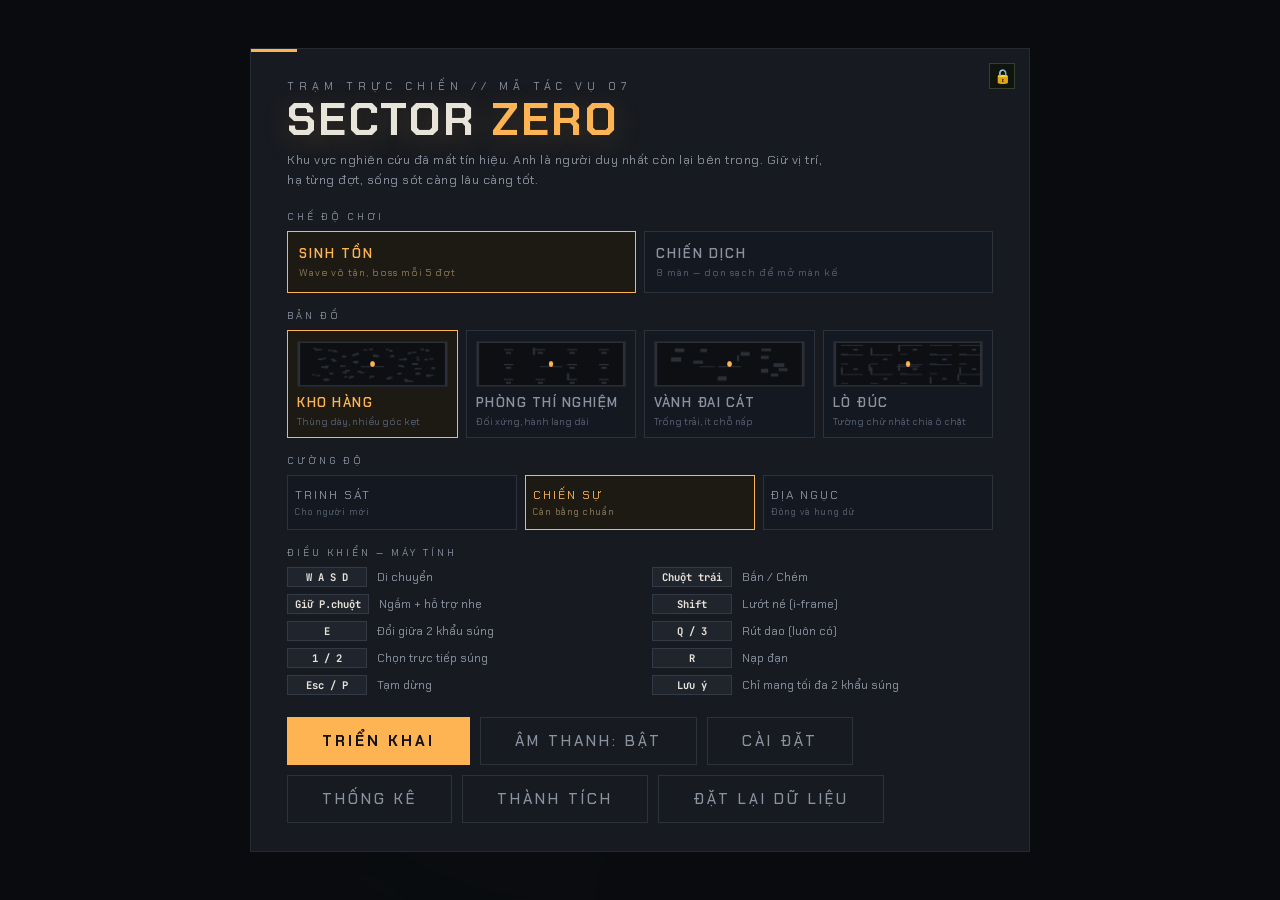
==== index.html @ a5577ee9 "Add files via upload" ====
<!DOCTYPE html>
<html lang="vi">
<head>
<meta charset="UTF-8">
<meta name="viewport" content="width=device-width, initial-scale=1.0, maximum-scale=1.0, user-scalable=no, viewport-fit=cover">
<meta name="mobile-web-app-capable" content="yes">
<meta name="apple-mobile-web-app-capable" content="yes">
<meta name="apple-mobile-web-app-status-bar-style" content="black-translucent">
<title>SECTOR ZERO — Bắn súng 2D</title>
<link rel="preconnect" href="https://fonts.googleapis.com">
<link rel="preconnect" href="https://fonts.gstatic.com" crossorigin>
<link href="https://fonts.googleapis.com/css2?family=Chakra+Petch:wght@400;500;600;700&family=JetBrains+Mono:wght@400;700&display=swap" rel="stylesheet">
<style>
  /* ================================================================
     SECTOR ZERO v3 — stylesheet
     - Ẩn toàn bộ scrollbar (cả desktop lẫn mobile)
     - Hỗ trợ mobile: joystick, nút cảm ứng, chơi ngang sẵn
     - Hiệu ứng UI phong phú hơn
     ================================================================ */
  :root {
    --bg: #101216;
    --panel: #171a20;
    --line: #262b33;
    --ink: #e8e4da;
    --dim: #8b93a1;
    --amber: #ffb454;
    --red: #e23b3b;
    --green: #7ec97e;
    --blue: #9db6d8;
    --armor: #6fb3c9;
  }

  * {
    margin: 0;
    padding: 0;
    box-sizing: border-box;
    -webkit-tap-highlight-color: transparent;
  }

  /* ---- ẨN THANH CUỘN MỌI NƠI ---- */
  html, body {
    width: 100%;
    height: 100%;
    overflow: hidden !important;
    scrollbar-width: none;           /* Firefox */
    -ms-overflow-style: none;        /* IE/Edge */
    overscroll-behavior: none;       /* chặn kéo bật đàn hồi mobile */
    touch-action: none;              /* chặn zoom cử chỉ */
    position: fixed;                 /* chặn trượt trang trên iOS */
    inset: 0;
  }
  html::-webkit-scrollbar,
  body::-webkit-scrollbar {
    width: 0;
    height: 0;
    display: none;
  }
  *::-webkit-scrollbar {
    width: 0;
    height: 0;
    display: none;
  }

  body {
    background: var(--bg);
    font-family: 'Chakra Petch', sans-serif;
    color: var(--ink);
    user-select: none;
    -webkit-user-select: none;
  }

  canvas#game {
    position: absolute;
    inset: 0;
    display: block;
    cursor: none;
    touch-action: none;
  }

  #ui {
    position: absolute;
    inset: 0;
    pointer-events: none;
    overflow: hidden;
  }
  #ui > * { pointer-events: auto; }

  .hidden { display: none !important; }

  /* ================= HUD ================= */
  #hud {
    position: absolute;
    inset: 0;
    pointer-events: none;
    padding: env(safe-area-inset-top) env(safe-area-inset-right)
             env(safe-area-inset-bottom) env(safe-area-inset-left);
  }
  .hud-corner { position: absolute; padding: 16px 20px; }

  #hud-tl { top: 0; left: 0; display: flex; flex-direction: column; gap: 7px; }
  .hud-label {
    font-size: 10px; letter-spacing: 2.5px;
    color: var(--dim); text-transform: uppercase; margin-bottom: 3px;
  }
  .bar-wrap {
    width: 220px; height: 9px;
    background: #1c2027; border: 1px solid #2c323c; position: relative;
  }
  .bar-fill { height: 100%; background: var(--amber); width: 100%; transition: width 0.12s linear; }
  .bar-fill.hp { background: var(--green); }
  .bar-fill.hp.low { background: var(--red); animation: lowpulse 0.6s ease infinite; }
  @keyframes lowpulse { 50% { opacity: 0.55; } }
  .bar-fill.armor { background: var(--armor); }
  .bar-fill.armor.empty { opacity: 0.2; }
  #armor-row .hud-label { color: var(--armor); }
  .bar-tick { position: absolute; top: 0; left: 25%; width: 1px; height: 100%; background: #101216cc; }

  #dash-bar .bar-fill { background: var(--blue); transition: width 0.05s linear; }
  #dash-text { font-size: 10px; letter-spacing: 2px; color: var(--dim); text-transform: uppercase; }
  #aim-tag {
    font-size: 10px; letter-spacing: 2px; color: var(--blue);
    text-transform: uppercase; animation: aimpulse 1s ease infinite;
  }
  @keyframes aimpulse { 50% { opacity: 0.5; } }
  #hint-line { font-size: 10px; letter-spacing: 1.2px; color: #566072; max-width: 300px; line-height: 1.6; }

  #hud-bl { left: 0; bottom: 0; display: flex; flex-direction: column; gap: 8px; min-width: 280px; }
  #ammo-line { display: flex; align-items: baseline; gap: 10px; font-family: 'JetBrains Mono', monospace; }
  #ammo-mag { font-size: 32px; font-weight: 700; line-height: 1; }
  #ammo-mag.empty { color: var(--red); animation: lowpulse 0.4s infinite; }
  #ammo-reserve { font-size: 14px; color: var(--dim); }
  #weapon-name { font-size: 12px; letter-spacing: 2px; color: var(--amber); text-transform: uppercase; }
  #reload-hint { font-size: 11px; letter-spacing: 2px; color: var(--red); text-transform: uppercase; animation: lowpulse 0.5s infinite; }
  #weapon-slots { display: flex; gap: 5px; margin-top: 3px; }
  .slot {
    min-width: 28px; height: 21px; padding: 0 4px;
    border: 1px solid #2c323c; background: #171a20;
    display: flex; align-items: center; justify-content: center;
    font-size: 10px; font-weight: 700; font-family: 'JetBrains Mono', monospace; color: #4a5261;
  }
  .slot.owned { color: var(--dim); border-color: #3a4250; }
  .slot.active { color: #101216; background: var(--amber); border-color: var(--amber); }
  .slot.melee-slot.owned { border-color: #5a6a7a; color: var(--blue); }
  .slot.melee-slot.active { background: var(--blue); border-color: var(--blue); color: #101216; }
  .slot small { font-size: 8px; margin-left: 3px; opacity: 0.7; }

  #hud-tr { top: 0; right: 0; text-align: right; display: flex; flex-direction: column; align-items: flex-end; gap: 8px; }
  #score-val { font-family: 'JetBrains Mono', monospace; font-size: 26px; font-weight: 700; line-height: 1; }
  #combo-tag { font-size: 11px; letter-spacing: 1.5px; color: var(--amber); }
  #wave-line { font-size: 12px; letter-spacing: 2px; color: var(--dim); text-transform: uppercase; }
  #wave-line b { color: var(--ink); font-size: 15px; }
  #minimap-box { border: 1px solid #2c323c; background: #13161acc; padding: 3px; }
  #minimap { display: block; }

  /* kill feed — góc phải giữa */
  #killfeed {
    position: absolute; right: 20px; top: 34%;
    display: flex; flex-direction: column; gap: 4px; align-items: flex-end;
    pointer-events: none;
  }
  .kf-item {
    font-size: 11px; letter-spacing: 1px; color: var(--dim);
    background: #141820cc; border-right: 2px solid var(--amber);
    padding: 3px 10px;
    animation: kfin 0.18s ease;
  }
  .kf-item b { color: var(--amber); }
  .kf-item.crit b { color: #ff7a4d; }
  @keyframes kfin { from { transform: translateX(24px); opacity: 0; } }

  /* banner giữa màn */
  #wave-banner {
    position: absolute; top: 32%; left: 0; right: 0; text-align: center;
    pointer-events: none; opacity: 0; transition: opacity 0.3s ease;
    transform: scale(0.96);
  }
  #wave-banner.show { opacity: 1; transform: scale(1); transition: opacity 0.25s, transform 0.3s cubic-bezier(0.2,1.6,0.4,1); }
  #wave-banner .big {
    font-size: 40px; font-weight: 700; letter-spacing: 9px;
    text-transform: uppercase; text-shadow: 0 4px 24px rgba(255,180,84,0.25);
  }
  #wave-banner .big em { font-style: normal; color: var(--amber); }
  #wave-banner .sub { margin-top: 6px; font-size: 12px; letter-spacing: 4px; color: var(--dim); text-transform: uppercase; }

  #hurt-vignette {
    position: absolute; inset: 0; pointer-events: none; opacity: 0;
    background: radial-gradient(ellipse at center, transparent 52%, rgba(190,30,30,0.6) 100%);
  }
  #flash-overlay {
    position: absolute; inset: 0; pointer-events: none; opacity: 0;
    background: #fff; mix-blend-mode: overlay;
  }
  #toast {
    position: absolute; bottom: 18%; left: 50%; transform: translateX(-50%);
    background: #171a20f0; border: 1px solid #2c323c; border-left: 3px solid var(--amber);
    color: var(--ink); font-size: 12px; letter-spacing: 1px; padding: 9px 18px;
    pointer-events: none; opacity: 0; transition: opacity 0.25s; white-space: nowrap;
  }
  #toast.show { opacity: 1; }

  /* ================= ĐIỀU KHIỂN CẢM ỨNG (mobile) ================= */
  #touch-ui {
    position: absolute; inset: 0;
    pointer-events: none; display: none;
  }
  body.touch #touch-ui { display: block; }
  body.touch canvas#game { cursor: default; }

  .joy-base {
    position: absolute;
    width: 118px; height: 118px;
    border: 2px solid rgba(157,182,216,0.35);
    border-radius: 50%;
    background: rgba(20,24,32,0.35);
    pointer-events: none;
  }
  .joy-knob {
    position: absolute;
    width: 52px; height: 52px;
    margin: -26px 0 0 -26px;
    border-radius: 50%;
    background: rgba(157,182,216,0.55);
    border: 2px solid rgba(220,234,247,0.7);
    box-shadow: 0 0 18px rgba(157,182,216,0.35);
    pointer-events: none;
    transition: transform 0.06s;
  }
  #joy-move  { left: 26px;  bottom: 26px; }
  #joy-aim   { right: 26px; bottom: 26px; }

  .tbtn {
    position: absolute;
    width: 58px; height: 58px;
    border-radius: 50%;
    border: 2px solid rgba(232,228,218,0.35);
    background: rgba(20,24,32,0.5);
    color: var(--ink);
    font-family: 'Chakra Petch', sans-serif;
    font-size: 11px; font-weight: 700; letter-spacing: 1px;
    display: flex; align-items: center; justify-content: center;
    pointer-events: auto;
    user-select: none;
  }
  .tbtn:active, .tbtn.on { background: rgba(255,180,84,0.45); border-color: var(--amber); }
  #tb-reload { right: 170px; bottom: 40px; }
  #tb-swap   { right: 100px; bottom: 130px; }
  #tb-dash   { left: 160px; bottom: 130px; }
  #tb-aim    { right: 170px; bottom: 118px; width: 48px; height: 48px; }
  #tb-pause  {
    right: 12px; top: 12px; width: 40px; height: 40px;
    border-radius: 8px; font-size: 16px;
  }

  /* ================= OVERLAY & MENU ================= */
  .overlay {
    position: absolute; inset: 0;
    background: rgba(10,12,15,0.88);
    display: flex; align-items: center; justify-content: center;
    backdrop-filter: blur(4px);
    padding: 16px;
  }
  .panel {
    width: min(780px, 100%);
    max-height: 100%;
    border: 1px solid var(--line);
    background: var(--panel);
    padding: 30px 36px 28px;
    position: relative;
    overflow-y: scroll;          /* cuộn được nhưng đã ẩn scrollbar toàn cục */
    -webkit-overflow-scrolling: touch;
    touch-action: pan-y;
  }
  .panel::before {
    content: ""; position: absolute; top: 0; left: 0;
    width: 46px; height: 3px; background: var(--amber);
  }
  .brand { font-size: 11px; letter-spacing: 5px; color: var(--dim); text-transform: uppercase; margin-bottom: 5px; }
  h1.title { font-size: 46px; font-weight: 700; line-height: 0.95; letter-spacing: 2px; text-transform: uppercase; margin-bottom: 8px; text-shadow: 0 6px 30px rgba(255,180,84,0.2); }
  h1.title span { color: var(--amber); }
  .tagline { color: var(--dim); font-size: 12.5px; margin-bottom: 20px; letter-spacing: 0.5px; line-height: 1.6; max-width: 540px; }
  .section-label { font-size: 10px; letter-spacing: 3px; text-transform: uppercase; color: var(--dim); margin: 16px 0 8px; }

  .mode-row, .map-row, .diff-row { display: flex; gap: 8px; }
  .mode-btn, .map-btn, .diff-btn, .level-btn {
    border: 1px solid #2c323c; background: #141820; color: var(--dim);
    font-family: 'Chakra Petch', sans-serif; cursor: pointer; text-align: left;
    transition: border-color 0.12s, color 0.12s, background 0.12s, transform 0.1s;
  }
  .mode-btn:hover, .map-btn:hover, .diff-btn:hover, .level-btn:not(.locked):hover {
    border-color: #4a5261; color: var(--ink);
  }
  .mode-btn { flex: 1; padding: 13px 11px; font-size: 13px; font-weight: 600; letter-spacing: 2px; text-transform: uppercase; }
  .mode-btn small { display: block; margin-top: 4px; font-size: 10px; font-weight: 400; letter-spacing: 1px; text-transform: none; color: #566072; }
  .mode-btn.sel { border-color: var(--amber); color: var(--amber); background: #1d1a14; }
  .mode-btn.sel small { color: #8a7a58; }

  .map-btn { flex: 1; padding: 10px 9px 8px; }
  .map-btn .map-name { font-size: 13px; font-weight: 600; letter-spacing: 1.5px; text-transform: uppercase; }
  .map-btn .map-desc { margin-top: 3px; font-size: 10px; color: #566072; line-height: 1.5; }
  .map-btn canvas { width: 100%; height: 46px; display: block; margin-bottom: 7px; background: #0d0f13; border: 1px solid #20242d; }
  .map-btn.sel { border-color: var(--amber); background: #1d1a14; }
  .map-btn.sel .map-name { color: var(--amber); }

  .diff-btn { flex: 1; padding: 11px 7px; font-size: 12px; letter-spacing: 2px; text-transform: uppercase; }
  .diff-btn small { display: block; margin-top: 3px; font-size: 9px; letter-spacing: 1px; text-transform: none; color: #566072; }
  .diff-btn.sel { border-color: var(--amber); color: var(--amber); background: #1d1a14; }
  .diff-btn.sel small { color: #8a7a58; }

  .btn {
    display: inline-block; border: 1px solid var(--amber); background: var(--amber); color: #141216;
    font-family: 'Chakra Petch', sans-serif; font-size: 15px; font-weight: 700; letter-spacing: 3px;
    text-transform: uppercase; padding: 13px 34px; cursor: pointer;
    transition: background 0.12s, transform 0.06s, box-shadow 0.15s;
    box-shadow: 0 0 0 rgba(255,180,84,0);
  }
  .btn:hover { background: #ffc570; box-shadow: 0 0 26px rgba(255,180,84,0.35); }
  .btn:active { transform: translateY(1px); }
  .btn.ghost { background: transparent; color: var(--dim); border-color: #2c323c; font-weight: 500; }
  .btn.ghost:hover { color: var(--ink); border-color: #4a5261; box-shadow: none; }
  .btn-row { display: flex; gap: 10px; margin-top: 22px; flex-wrap: wrap; }

  .keys-grid { display: grid; grid-template-columns: repeat(2, 1fr); gap: 7px 24px; font-size: 12px; color: var(--dim); }
  .keys-grid b {
    display: inline-block; min-width: 80px; font-family: 'JetBrains Mono', monospace; font-size: 10.5px;
    color: var(--ink); background: #20242d; border: 1px solid #333a45; padding: 2px 7px; margin-right: 7px; text-align: center;
  }
  body.touch .desktop-only { display: none; }
  body:not(.touch) .touch-only { display: none; }

  .stats-grid { display: grid; grid-template-columns: repeat(3, 1fr); gap: 10px; margin: 8px 0 6px; }
  .stat { border: 1px solid #262b33; background: #141820; padding: 12px; }
  .stat .v { font-family: 'JetBrains Mono', monospace; font-size: 22px; font-weight: 700; line-height: 1.1; }
  .stat .v.amber { color: var(--amber); }
  .stat .k { font-size: 9px; letter-spacing: 2px; text-transform: uppercase; color: var(--dim); margin-top: 5px; }
  #over-title { font-size: 36px; font-weight: 700; letter-spacing: 4px; text-transform: uppercase; }
  #over-title.win { color: var(--amber); text-shadow: 0 0 32px rgba(255,180,84,0.4); }
  #over-title.lose { color: var(--red); }
  #over-sub { color: var(--dim); font-size: 12.5px; margin: 5px 0 16px; letter-spacing: 1px; }

  .level-list { display: flex; flex-direction: column; gap: 6px; }
  .level-btn {
    display: flex; align-items: center; justify-content: space-between;
    padding: 11px 14px;
  }
  .level-btn .lv-name { font-size: 13px; letter-spacing: 1.5px; text-transform: uppercase; }
  .level-btn .lv-info { font-size: 10px; color: #566072; letter-spacing: 1px; }
  .level-btn.locked { opacity: 0.4; cursor: not-allowed; }
  .level-btn .lv-check { color: var(--green); font-weight: 700; margin-left: 10px; }

  /* màn hình dọc mobile: overlay đề nghị xoay (một lần, không ép) */
  #rotate-hint {
    position: absolute; inset: 0; z-index: 60;
    background: #0b0d10f2;
    display: none;
    align-items: center; justify-content: center;
    flex-direction: column; gap: 14px;
    text-align: center; pointer-events: none;
  }
  #rotate-hint .rh-icon { font-size: 44px; animation: rhrot 1.6s ease infinite; }
  @keyframes rhrot { 0%,20% { transform: rotate(0); } 55%,80% { transform: rotate(90deg); } 100% { transform: rotate(90deg); } }
  #rotate-hint .rh-text { font-size: 13px; letter-spacing: 2px; color: var(--dim); text-transform: uppercase; line-height: 1.8; max-width: 300px; }
  #rotate-hint .rh-text b { color: var(--amber); }
  body.touch.portrait #rotate-hint { display: flex; }

  /* mobile: thu nhỏ HUD */
  @media (max-width: 820px) {
    .hud-corner { padding: 10px 12px; }
    .bar-wrap { width: 150px; height: 7px; }
    #ammo-mag { font-size: 24px; }
    #score-val { font-size: 20px; }
    #minimap { width: 118px; height: 86px; }
    #wave-banner .big { font-size: 26px; letter-spacing: 5px; }
    #hint-line { display: none; }
    #killfeed { top: 44%; }
    #toast { bottom: 46%; font-size: 11px; }
    h1.title { font-size: 34px; }
    .panel { padding: 22px 20px; }
    .stats-grid { grid-template-columns: repeat(2, 1fr); }
    #hud-tr { gap: 5px; }
    .mode-row, .map-row, .diff-row { flex-direction: column; }
  }
  .sz-mini-btn{position:absolute;right:14px;top:14px;width:26px;height:26px;padding:0;border:1px solid #36402f;background:#10140f;color:#81946e;font-size:14px;cursor:pointer;z-index:3}
  .sz-mini-btn:hover{color:#b7f58c;border-color:#72b94a}
  #menu .panel{position:relative}
  .sz-modal{position:absolute;inset:0;z-index:70;display:flex;align-items:center;justify-content:center;background:rgba(4,6,8,.88);backdrop-filter:blur(7px);padding:16px}
  .sz-modal.hidden{display:none!important}
  .sz-card{position:relative;width:min(820px,96vw);max-height:92vh;overflow:auto;border:1px solid #343b44;background:linear-gradient(145deg,#171b21,#101317);padding:26px;color:var(--ink);box-shadow:0 24px 90px #000b}
  .sz-card h2{font-size:25px;letter-spacing:4px;color:var(--amber);margin:4px 0 8px}
  .sz-card p{color:var(--dim);font-size:12px;line-height:1.6;margin:4px 0 15px}
  .sz-cards{display:grid;grid-template-columns:repeat(3,minmax(0,1fr));gap:12px;margin-top:18px}
  .sz-upgrade{min-height:190px;text-align:left;padding:16px;border:1px solid #343c46;background:#12161b;color:var(--ink);cursor:pointer;transition:.15s}
  .sz-upgrade:hover{border-color:var(--amber);background:#201b13;transform:translateY(-3px)}
  .sz-upgrade .icon{font-size:25px;color:var(--amber)}.sz-upgrade b{display:block;margin:12px 0 7px;letter-spacing:1px}.sz-upgrade small{color:var(--dim);line-height:1.5;display:block}
  .sz-grid{display:grid;grid-template-columns:repeat(2,minmax(0,1fr));gap:9px}
  .sz-row{display:flex;align-items:center;justify-content:space-between;gap:12px;padding:10px;border:1px solid #282e37;background:#12161b;color:var(--dim);font-size:12px}
  .sz-row b{color:var(--ink)}.sz-row input[type=range]{width:45%;accent-color:var(--amber)}
  .sz-close{position:absolute;right:12px;top:10px;color:#9aa2ad;background:transparent;border:1px solid #3b424d;padding:5px 9px;cursor:pointer}
  #sz-access input{display:block;width:100%;padding:12px;margin:12px 0;background:#090c0b;border:1px solid #3b4934;color:#b7f58c;font:700 20px 'JetBrains Mono',monospace;letter-spacing:6px;text-align:center}
  #sz-denied{min-height:20px;color:#f26b5e;font:700 11px 'JetBrains Mono',monospace}
  #sz-terminal{position:absolute;z-index:90;left:50%;top:50%;transform:translate(-50%,-50%);width:min(510px,94vw);background:#050906;border:1px solid #3f7e34;box-shadow:0 0 35px #45d23244;color:#9af77f;font:12px 'JetBrains Mono',monospace}
  #sz-terminal.hidden,#sz-hack-logo.hidden{display:none}
  #sz-terminal header{padding:12px 15px;background:#0c150c;border-bottom:1px solid #31522b;cursor:move;user-select:none;display:flex;justify-content:space-between;align-items:center}
  #sz-terminal header strong{letter-spacing:2px}#sz-terminal header button{background:transparent;border:1px solid #436d39;color:#a5ef8c;font-size:18px;line-height:1;padding:1px 7px;cursor:pointer}
  #sz-terminal .term-body{padding:15px}.sz-hack-toggle{display:flex;align-items:center;gap:9px;padding:10px;border-bottom:1px solid #172416}.sz-hack-toggle input{accent-color:#59dc3e;width:16px;height:16px}.sz-hack-state{margin-left:auto;color:#5a7953}.sz-hack-state.on{color:#aaff84;text-shadow:0 0 8px #72ff40}
  #sz-hack-logo{position:absolute;z-index:89;left:14px;top:50%;padding:7px 10px;border:1px solid #3c7d31;border-radius:3px;background:#071008;color:#57924b;box-shadow:0 0 13px #45d23233;font:700 10px 'JetBrains Mono',monospace;cursor:move;user-select:none}
  #sz-hack-logo.active{color:#aaff84;box-shadow:0 0 18px #45d277aa}
  #sz-hack-logo::after{content:'';display:inline-block;width:6px;height:6px;border-radius:50%;background:currentColor;margin-left:6px;vertical-align:1px}
  #sz-interact{position:absolute;z-index:24;left:50%;bottom:14%;transform:translateX(-50%);display:none;min-width:210px;padding:10px 16px;background:#101419ef;border:1px solid var(--amber);color:var(--amber);text-align:center;letter-spacing:1px;font-size:12px;pointer-events:none;box-shadow:0 0 20px #ffb45422}
  #sz-interact.show{display:block}#sz-interact b{display:block;color:var(--ink);font-size:14px;margin-top:3px}
  #sz-runhud{position:absolute;left:50%;bottom:12px;transform:translateX(-50%);min-width:190px;color:var(--ink);font:10px 'JetBrains Mono',monospace;text-align:center;text-shadow:0 1px 4px #000;pointer-events:none}
  #sz-xp-track{height:5px;margin-top:4px;background:#242a30;border:1px solid #39414b}#sz-xp-fill{height:100%;width:0;background:#88c9ff;transition:width .15s}
  #sz-build{margin-top:3px;color:#aab2bd;font-size:9px}
  @media(max-width:700px){.sz-cards{grid-template-columns:1fr;gap:7px}.sz-upgrade{min-height:0;padding:10px}.sz-upgrade .icon{display:none}.sz-upgrade b{margin:0 0 4px}.sz-card{padding:17px}.sz-grid{grid-template-columns:1fr}#sz-interact{bottom:31%;font-size:10px;padding:7px 12px}.sz-mini-btn{right:8px;top:8px}}
</style>
</head>
<body>

<canvas id="game"></canvas>

<div id="ui">

  <!-- ================= HUD ================= -->
  <div id="hud" class="hidden">
    <div class="hud-corner" id="hud-tl">
      <div>
        <div class="hud-label">Dash</div>
        <div class="bar-wrap" id="dash-bar" style="width:120px;height:4px">
          <div class="bar-fill" style="width:100%"></div>
        </div>
        <div id="dash-text" style="margin-top:3px">Sẵn sàng</div>
        <div id="aim-tag" class="hidden" style="margin-top:5px">◈ Đang ngắm</div>
      </div>
      <div id="hint-line"></div>
    </div>

    <div class="hud-corner" id="hud-bl">
      <div>
        <div class="hud-label">Sinh lực</div>
        <div class="bar-wrap">
          <div class="bar-fill hp" id="hp-fill"></div>
          <div class="bar-tick" style="left:25%"></div>
          <div class="bar-tick" style="left:50%"></div>
          <div class="bar-tick" style="left:75%"></div>
        </div>
        <div id="armor-row" style="margin-top:5px">
          <div class="hud-label">Giáp</div>
          <div class="bar-wrap" style="height:6px">
            <div class="bar-fill armor" id="armor-fill"></div>
          </div>
        </div>
      </div>
      <div>
        <div class="hud-label" id="weapon-name">Súng lục</div>
        <div id="ammo-line">
          <span id="ammo-mag">12</span>
          <span id="ammo-reserve">/ 96</span>
          <span id="reload-hint" class="hidden">Đang nạp…</span>
        </div>
        <div id="weapon-slots"></div>
      </div>
    </div>

    <div class="hud-corner" id="hud-tr">
      <div>
        <div class="hud-label" style="text-align:right">Điểm</div>
        <div id="score-val">0</div>
        <div id="combo-tag" class="hidden">×1</div>
      </div>
      <div id="wave-line"><b id="wave-num">1</b> · Còn <b id="wave-left">0</b> · LV <b id="sz-level-hud">1</b></div>
      <div id="minimap-box">
        <canvas id="minimap" width="168" height="122"></canvas>
      </div>
    </div>

    <div id="killfeed"></div>
  </div>

  <div id="wave-banner">
    <div class="big" id="banner-big">ĐỢT <em>1</em></div>
    <div class="sub" id="banner-sub">Chuẩn bị tác chiến</div>
  </div>

  <div id="hurt-vignette"></div>
  <div id="flash-overlay"></div>
  <div id="toast"></div>

  <!-- ================= ĐIỀU KHIỂN CẢM ỨNG ================= -->
  <div id="touch-ui">
    <div class="joy-base" id="joy-move">
      <div class="joy-knob" id="knob-move"></div>
    </div>
    <div class="joy-base" id="joy-aim">
      <div class="joy-knob" id="knob-aim"></div>
    </div>
    <div class="tbtn" id="tb-reload">NẠP</div>
    <div class="tbtn" id="tb-swap">E<br>ĐỔI</div>
    <div class="tbtn" id="tb-dash">NÉ</div>
    <div class="tbtn" id="tb-aim">NGẮM</div>
    <div class="tbtn" id="tb-pause">II</div>
  </div>

  <div id="rotate-hint">
    <div class="rh-icon">📱</div>
    <div class="rh-text">Game dạng <b>ngang</b> — xoay ngang điện thoại<br>để có trải nghiệm tốt nhất</div>
  </div>

  <!-- ================= MENU CHÍNH ================= -->
  <div id="menu" class="overlay">
    <div class="panel">
      <div class="brand">Trạm trực chiến // Mã tác vụ 07</div>
      <button id="hack-lock" class="sz-mini-btn" type="button" aria-label="Secure access" title="Truy cập">🔒</button>
      <h1 class="title">SECTOR <span>ZERO</span></h1>
      <p class="tagline">
        Khu vực nghiên cứu đã mất tín hiệu. Anh là người duy nhất còn lại bên trong.
        Giữ vị trí, hạ từng đợt, sống sót càng lâu càng tốt.
      </p>

      <div class="section-label">Chế độ chơi</div>
      <div class="mode-row" id="mode-row">
        <button class="mode-btn sel" data-mode="survival">Sinh tồn<small>Wave vô tận, boss mỗi 5 đợt</small></button>
        <button class="mode-btn" data-mode="campaign">Chiến dịch<small>8 màn — dọn sạch để mở màn kế</small></button>
      </div>

      <div class="section-label">Bản đồ</div>
      <div class="map-row" id="map-row">
        <button class="map-btn sel" data-map="warehouse">
          <canvas data-map-thumb="warehouse" width="200" height="46"></canvas>
          <div class="map-name">Kho hàng</div>
          <div class="map-desc">Thùng dày, nhiều góc kẹt</div>
        </button>
        <button class="map-btn" data-map="lab">
          <canvas data-map-thumb="lab" width="200" height="46"></canvas>
          <div class="map-name">Phòng thí nghiệm</div>
          <div class="map-desc">Đối xứng, hành lang dài</div>
        </button>
        <button class="map-btn" data-map="dunes">
          <canvas data-map-thumb="dunes" width="200" height="46"></canvas>
          <div class="map-name">Vành đai cát</div>
          <div class="map-desc">Trống trải, ít chỗ nấp</div>
        </button>
        <button class="map-btn" data-map="foundry">
          <canvas data-map-thumb="foundry" width="200" height="46"></canvas>
          <div class="map-name">Lò đúc</div>
          <div class="map-desc">Tường chữ nhật chia ô chặt</div>
        </button>
      </div>

      <div class="section-label">Cường độ</div>
      <div class="diff-row" id="diff-row">
        <button class="diff-btn" data-diff="0">Trinh sát<small>Cho người mới</small></button>
        <button class="diff-btn sel" data-diff="1">Chiến sự<small>Cân bằng chuẩn</small></button>
        <button class="diff-btn" data-diff="2">Địa ngục<small>Đông và hung dữ</small></button>
      </div>

      <div class="section-label desktop-only">Điều khiển — máy tính</div>
      <div class="keys-grid desktop-only">
        <div><b>W A S D</b> Di chuyển</div>
        <div><b>Chuột trái</b> Bắn / Chém</div>
        <div><b>Giữ P.chuột</b> Ngắm + hỗ trợ nhẹ</div>
        <div><b>Shift</b> Lướt né (i-frame)</div>
        <div><b>E</b> Đổi giữa 2 khẩu súng</div>
        <div><b>Q / 3</b> Rút dao (luôn có)</div>
        <div><b>1 / 2</b> Chọn trực tiếp súng</div>
        <div><b>R</b> Nạp đạn</div>
        <div><b>Esc / P</b> Tạm dừng</div>
        <div><b>Lưu ý</b> Chỉ mang tối đa 2 khẩu súng</div>
      </div>

      <div class="section-label touch-only">Điều khiển — điện thoại</div>
      <div class="keys-grid touch-only">
        <div><b>Joystick trái</b> Di chuyển</div>
        <div><b>Joystick phải</b> Ngắm &amp; bắn tự động</div>
        <div><b>NÉ</b> Lướt né</div>
        <div><b>NGẮM</b> Giữ để ngắm chính xác</div>
        <div><b>NẠP</b> Nạp đạn</div>
        <div><b>E ĐỔI</b> Đổi súng / dao</div>
      </div>

      <div class="btn-row">
        <button class="btn" id="btn-start">Triển khai</button>
        <button class="btn ghost" id="btn-sound">Âm thanh: Bật</button>
      </div>
    </div>
  </div>

  <!-- ================= CHỌN MÀN ================= -->
  <div id="levelsel" class="overlay hidden">
    <div class="panel">
      <div class="brand">Chiến dịch — chọn màn</div>
      <h1 class="title" style="font-size:34px">MÀN <span>TIẾP</span></h1>
      <p class="tagline">Hoàn thành màn trước để mở khóa màn sau. Tiến độ được lưu tự động.</p>
      <div class="section-label">Danh sách màn</div>
      <div class="level-list" id="level-list"></div>
      <div class="btn-row">
        <button class="btn ghost" id="btn-ls-back">Quay lại</button>
      </div>
    </div>
  </div>

  <!-- ================= TẠM DỪNG ================= -->
  <div id="pause" class="overlay hidden">
    <div class="panel">
      <div class="brand">Tạm dừng</div>
      <h1 class="title" style="font-size:34px">ĐANG <span>CHỜ</span></h1>
      <p class="tagline" id="pause-info">Đợt 1 — 0 điểm</p>
      <div class="btn-row">
        <button class="btn" id="btn-resume">Tiếp tục</button>
        <button class="btn ghost" id="btn-restart-p">Chơi lại</button>
        <button class="btn ghost" id="btn-menu-p">Về menu</button>
        <button class="btn ghost" id="btn-sound-p">Âm thanh: Bật</button>
      </div>
    </div>
  </div>

  <!-- ================= GAME OVER ================= -->
  <div id="gameover" class="overlay hidden">
    <div class="panel">
      <div class="brand">Báo cáo cuối</div>
      <div id="over-title" class="lose">ĐÃ HẠ CÁNH</div>
      <p id="over-sub">Trạm điều phối đã ghi nhận toàn bộ quá trình tác chiến của anh.</p>
      <div class="stats-grid">
        <div class="stat"><div class="v amber" id="st-score">0</div><div class="k">Điểm</div></div>
        <div class="stat"><div class="v" id="st-wave">1</div><div class="k" id="st-wave-k">Đợt đạt được</div></div>
        <div class="stat"><div class="v" id="st-kills">0</div><div class="k">Tiêu diệt</div></div>
        <div class="stat"><div class="v" id="st-acc">0%</div><div class="k">Độ chính xác</div></div>
        <div class="stat"><div class="v" id="st-time">0:00</div><div class="k">Thời gian</div></div>
        <div class="stat"><div class="v" id="st-best">—</div><div class="k">Kỷ lục</div></div>
      </div>
      <div class="btn-row">
        <button class="btn" id="btn-again">Tái xuất kích</button>
        <button class="btn ghost" id="btn-menu-g">Về menu</button>
      </div>
    </div>
  </div>

  <div id="sz-interact" aria-live="polite"></div>
  <div id="sz-runhud" class="hidden"><span id="sz-xp-label">LEVEL 1 · XP 0 / 100</span><div id="sz-xp-track"><div id="sz-xp-fill"></div></div><div id="sz-build"></div></div>
  <div id="sz-access" class="sz-modal hidden" role="dialog" aria-modal="true" aria-labelledby="sz-access-title"><div class="sz-card" style="max-width:390px;border-color:#41613a"><button class="sz-close" data-close="sz-access" aria-label="Đóng">×</button><h2 id="sz-access-title" style="color:#a8ed89">SECURE ACCESS</h2><p>ENTER ACCESS CODE</p><form id="sz-access-form"><input id="sz-access-code" type="password" inputmode="numeric" maxlength="8" autocomplete="off" aria-label="Mã truy cập"><div id="sz-denied" aria-live="polite"></div><button class="btn" type="submit" style="width:100%;background:#a8ed89;border-color:#a8ed89">XÁC THỰC</button></form></div></div>
  <div id="sz-terminal" class="hidden" role="dialog" aria-label="Secure access console"><header id="sz-terminal-head"><strong>SECURE ACCESS // <span id="sz-hack-status">OFFLINE</span></strong><button id="sz-terminal-close" aria-label="Đóng console">×</button></header><div class="term-body"><div style="color:#547950;margin-bottom:9px">LOCAL GAME MODIFIERS · STATUS: <b id="sz-hack-summary">OFF</b></div><label class="sz-hack-toggle"><input type="checkbox" data-hack="damage"><span>DAMAGE 9999</span><span class="sz-hack-state">OFF</span></label><label class="sz-hack-toggle"><input type="checkbox" data-hack="fireRate"><span>FIRE RATE 9999</span><span class="sz-hack-state">OFF</span></label><label class="sz-hack-toggle"><input type="checkbox" data-hack="speed"><span>SPEED ×2</span><span class="sz-hack-state">OFF</span></label><label class="sz-hack-toggle"><input type="checkbox" data-hack="dash"><span>INFINITE DASH</span><span class="sz-hack-state">OFF</span></label><div style="margin-top:13px;color:#60835a">Damage: <span id="sz-hack-dmg">OFF</span> · Fire: <span id="sz-hack-rpm">OFF</span><br>Speed: <span id="sz-hack-speed">OFF</span> · Dash: <span id="sz-hack-dash">OFF</span></div></div></div>
  <button id="sz-hack-logo" class="hidden" aria-label="Mở hack console">HACK</button>
  <div id="sz-upgrade-modal" class="sz-modal hidden" role="dialog" aria-modal="true"><div class="sz-card"><div class="brand" id="sz-upgrade-kicker">RUN IMPROVEMENT</div><h2 id="sz-upgrade-title">ĐỢT HOÀN THÀNH</h2><p id="sz-upgrade-sub">CHỌN 1 NÂNG CẤP · CÁC NÂNG CẤP ĐƯỢC CỘNG DỒN</p><div class="sz-cards" id="sz-upgrade-cards"></div></div></div>
  <div id="sz-settings" class="sz-modal hidden" role="dialog" aria-modal="true"><div class="sz-card"><button class="sz-close" data-close="sz-settings">×</button><div class="brand">TÙY CHỈNH TÁC CHIẾN</div><h2>CÀI ĐẶT</h2><div id="sz-settings-grid" class="sz-grid"></div><div class="btn-row"><button class="btn ghost" data-close="sz-settings">Đóng</button></div></div></div>
  <div id="sz-info" class="sz-modal hidden" role="dialog" aria-modal="true"><div class="sz-card"><button class="sz-close" data-close="sz-info">×</button><div class="brand" id="sz-info-kicker">SỔ TAY</div><h2 id="sz-info-title">THỐNG KÊ</h2><div id="sz-info-body" class="sz-grid"></div><div class="btn-row"><button class="btn ghost" data-close="sz-info">Đóng</button></div></div></div>

</div>

<script>
'use strict';
/* =====================================================================
   SECTOR ZERO v3 — game bắn súng 2D top-down, MỘT FILE DUY NHẤT
   ---------------------------------------------------------------------
   Cấu trúc:
     [1]  Tiện ích & hằng số
     [2]  Phát hiện thiết bị (desktop / touch)
     [3]  Âm thanh tổng hợp WebAudio
     [4]  Input: bàn phím + chuột + 2 joystick cảm ứng
     [5]  Camera: rung, zoom, chớp
     [6]  4 bản đồ
     [7]  Particle mở rộng (spark, khói, máu, mảnh vỡ, sóng xung kích)
     [8]  Vết bẩn persistent
     [9]  Đạn hai phe
     [10] 8 vũ khí súng + DAO (mặc định vĩnh viễn) + hệ thống 2 slot
     [11] Người chơi (máu + GIÁP)
     [12] Kẻ địch + AI
     [13] Boss WARDEN
     [14] Vật phẩm (giáp, máu, đạn, súng)
     [15] Wave sinh tồn + 8 màn chiến dịch
     [16] HUD, minimap, kill feed, toast
     [17] Render thế giới + hiệu ứng
     [18] Trạng thái game
     [19] Vòng lặp chính
     [20] Khởi tạo UI
   ===================================================================== */

/* =====================================================================
   [1] TIỆN ÍCH & HẰNG SỐ
   ===================================================================== */

const TAU = Math.PI * 2;

function rand(a, b)    { return a + Math.random() * (b - a); }
function randInt(a, b) { return Math.floor(rand(a, b + 1)); }
function pick(arr)     { return arr[Math.floor(Math.random() * arr.length)]; }
function clamp(v, a, b){ return v < a ? a : (v > b ? b : v); }
function lerp(a, b, t) { return a + (b - a) * t; }
function dist(x1, y1, x2, y2) { return Math.hypot(x2 - x1, y2 - y1); }
function dist2(x1, y1, x2, y2) { const dx = x2 - x1, dy = y2 - y1; return dx * dx + dy * dy; }
function angTo(x1, y1, x2, y2) { return Math.atan2(y2 - y1, x2 - x1); }
function angLerp(a, b, t) {
  let d = (b - a) % TAU;
  if (d > Math.PI) d -= TAU;
  if (d < -Math.PI) d += TAU;
  return a + d * t;
}
function angDiff(a, b) {
  let d = (b - a) % TAU;
  if (d > Math.PI) d -= TAU;
  if (d < -Math.PI) d += TAU;
  return d;
}
function steerAvoid(x, y, tx, ty, self, world) {
  const base = angTo(x, y, tx, ty);
  const probes = [0, 0.5, -0.5, 1.0, -1.0, 1.6, -1.6, 2.4, -2.4];
  for (const off of probes) {
    const a = base + off;
    if (!world.hitsAny(x + Math.cos(a) * 70, y + Math.sin(a) * 70, self.r + 2)) return a;
  }
  return base;
}
function rgba(hex, a) {
  const r = parseInt(hex.slice(1, 3), 16);
  const g = parseInt(hex.slice(3, 5), 16);
  const b = parseInt(hex.slice(5, 7), 16);
  return 'rgba(' + r + ',' + g + ',' + b + ',' + a + ')';
}
function fmtTime(sec) {
  const m = Math.floor(sec / 60);
  const s = Math.floor(sec % 60);
  return m + ':' + String(s).padStart(2, '0');
}
function safeLocalInt(key, max) { try { const n=parseInt(localStorage.getItem(key)||'0',10); return Number.isFinite(n)?clamp(n,0,max):0; } catch (_) { return 0; } }
function safeLocalWrite(key,value) { try { localStorage.setItem(key,String(value)); } catch (_) {} }

const WORLD_W = 2600, WORLD_H = 1900, WALL_T = 40;

const DIFFS = [
  { name: 'Trinh sát', hpMul: 0.75, spdMul: 0.9,  countMul: 0.7, dmgMul: 0.7,  bossMul: 0.7 },
  { name: 'Chiến sự',  hpMul: 1.0,  spdMul: 1.0,  countMul: 1.0, dmgMul: 1.0,  bossMul: 1.0 },
  { name: 'Địa ngục',  hpMul: 1.3,  spdMul: 1.15, countMul: 1.4, dmgMul: 1.35, bossMul: 1.3 },
];

/* =====================================================================
   [2] PHÁT HIỆN THIẾT BỊ
   ===================================================================== */

const Device = {
  isTouch: false,
  check() {
    this.isTouch = (
      'ontouchstart' in window ||
      navigator.maxTouchPoints > 0 ||
      navigator.msMaxTouchPoints > 0
    );
    if (this.isTouch) document.body.classList.add('touch');
    this.updateOrientation();
  },
  updateOrientation() {
    const portrait = innerHeight > innerWidth;
    document.body.classList.toggle('portrait', portrait);
  },
};
Device.check();
window.addEventListener('resize', () => Device.updateOrientation());
window.addEventListener('orientationchange', () => setTimeout(() => Device.updateOrientation(), 120));

/* =====================================================================
   [3] ÂM THANH TỔNG HỢP
   ===================================================================== */

const Sound = (() => {
  let ctx = null, master = null, enabled = true, volume = 1, musicLevel = 0.35, musicNodes = [];

  function ensure() {
    if (ctx) return true;
    try {
      ctx = new (window.AudioContext || window.webkitAudioContext)();
      master = ctx.createGain();
      master.gain.value = 0.35 * volume;
      master.connect(ctx.destination);
    } catch (e) { ctx = null; }
    return !!ctx;
  }
  function resume() {
    if (ensure() && ctx.state === 'suspended') ctx.resume();
  }
  function startMusic() {
    if (!ensure() || musicNodes.length) return;
    const gain = ctx.createGain(); gain.gain.value = musicLevel * 0.055; gain.connect(master);
    for (const [freq, type] of [[55, 'sine'], [82.4, 'triangle']]) { const o = ctx.createOscillator(); o.type = type; o.frequency.value = freq; o.connect(gain); o.start(); musicNodes.push(o); }
    musicNodes.push(gain);
  }
  function stopMusic() { for (const n of musicNodes) { try { if (n.stop) n.stop(); n.disconnect(); } catch (_) {} } musicNodes = []; }

  let noiseBuf = null;
  function noise() {
    if (!noiseBuf) {
      const len = ctx.sampleRate * 0.6;
      noiseBuf = ctx.createBuffer(1, len, ctx.sampleRate);
      const d = noiseBuf.getChannelData(0);
      for (let i = 0; i < len; i++) d[i] = Math.random() * 2 - 1;
    }
    const src = ctx.createBufferSource();
    src.buffer = noiseBuf;
    return src;
  }

  function shot(kind) {
    if (!enabled || !ensure()) return;
    const t = ctx.currentTime;
    const g = ctx.createGain();
    g.connect(master);
    let dur = 0.09, vol = 0.5, hp = 900, thump = 90;
    if (kind === 'shotgun') { dur = 0.16; vol = 0.75; hp = 500; thump = 60; }
    if (kind === 'smg')     { dur = 0.06; vol = 0.4;  hp = 1200; }
    if (kind === 'sniper')  { dur = 0.28; vol = 0.9;  hp = 350; thump = 50; }
    if (kind === 'rifle')   { dur = 0.12; vol = 0.6;  hp = 700; thump = 75; }
    if (kind === 'lmg')     { dur = 0.1;  vol = 0.65; hp = 600; thump = 80; }
    if (kind === 'revolver'){ dur = 0.14; vol = 0.7;  hp = 600; thump = 65; }
    const n = noise();
    const f = ctx.createBiquadFilter();
    f.type = 'highpass';
    f.frequency.value = hp;
    n.connect(f); f.connect(g);
    g.gain.setValueAtTime(vol, t);
    g.gain.exponentialRampToValueAtTime(0.001, t + dur);
    n.start(t); n.stop(t + dur + 0.02);
    if (thump) {
      const o = ctx.createOscillator(), og = ctx.createGain();
      o.type = 'triangle';
      o.frequency.setValueAtTime(thump, t);
      o.frequency.exponentialRampToValueAtTime(38, t + 0.12);
      og.gain.setValueAtTime(vol * 0.7, t);
      og.gain.exponentialRampToValueAtTime(0.001, t + 0.13);
      o.connect(og); og.connect(master);
      o.start(t); o.stop(t + 0.15);
    }
  }

  function hit(flesh) {
    if (!enabled || !ensure()) return;
    const t = ctx.currentTime;
    const n = noise(), f = ctx.createBiquadFilter(), g = ctx.createGain();
    f.type = flesh ? 'lowpass' : 'bandpass';
    f.frequency.value = flesh ? 500 : 2400;
    n.connect(f); f.connect(g); g.connect(master);
    g.gain.setValueAtTime(flesh ? 0.35 : 0.22, t);
    g.gain.exponentialRampToValueAtTime(0.001, t + 0.08);
    n.start(t); n.stop(t + 0.1);
  }

  function tone(freq, dur, type, vol, slide) {
    if (!enabled || !ensure()) return;
    const t = ctx.currentTime;
    const o = ctx.createOscillator(), g = ctx.createGain();
    o.type = type || 'square';
    o.frequency.setValueAtTime(freq, t);
    if (slide) o.frequency.exponentialRampToValueAtTime(slide, t + dur);
    g.gain.setValueAtTime(vol, t);
    g.gain.exponentialRampToValueAtTime(0.001, t + dur);
    o.connect(g); g.connect(master);
    o.start(t); o.stop(t + dur + 0.02);
  }

  function explosion() {
    if (!enabled || !ensure()) return;
    const t = ctx.currentTime;
    const n = noise(), f = ctx.createBiquadFilter(), g = ctx.createGain();
    f.type = 'lowpass';
    f.frequency.setValueAtTime(2200, t);
    f.frequency.exponentialRampToValueAtTime(120, t + 0.5);
    n.connect(f); f.connect(g); g.connect(master);
    g.gain.setValueAtTime(0.9, t);
    g.gain.exponentialRampToValueAtTime(0.001, t + 0.55);
    n.start(t); n.stop(t + 0.6);
    const o = ctx.createOscillator(), og = ctx.createGain();
    o.type = 'sine';
    o.frequency.setValueAtTime(70, t);
    o.frequency.exponentialRampToValueAtTime(28, t + 0.4);
    og.gain.setValueAtTime(0.8, t);
    og.gain.exponentialRampToValueAtTime(0.001, t + 0.45);
    o.connect(og); og.connect(master);
    o.start(t); o.stop(t + 0.5);
  }

  return {
    resume,
    get enabled() { return enabled; },
    toggle() { enabled = !enabled; if (enabled) resume(); if (master && ctx) master.gain.setTargetAtTime(enabled ? 0.35 * volume : 0, ctx.currentTime, 0.04); return enabled; },
    setVolume(v) { volume = clamp(Number(v) || 0, 0, 1); if (master && ctx) master.gain.setTargetAtTime((enabled ? 0.35 : 0) * volume, ctx.currentTime, 0.04); },
    setVolumes(sfx, music) { volume = clamp(Number(sfx) || 0, 0, 1); musicLevel = clamp(Number(music) || 0, 0, 1); this.setVolume(volume); if (musicNodes.length) musicNodes[musicNodes.length - 1].gain.setTargetAtTime(musicLevel * 0.055, ctx.currentTime, 0.08); },
    startMusic, stopMusic,
    pistol()   { shot('pistol'); },
    smg()      { shot('smg'); },
    shotgun()  { shot('shotgun'); },
    rifle()    { shot('rifle'); },
    sniper()   { shot('sniper'); },
    lmg()      { shot('lmg'); },
    revolver() { shot('revolver'); },
    plasma() { tone(170, 0.08, 'sawtooth', 0.2, 520); },
    railgun() { tone(80, 0.23, 'sine', 0.5, 35); setTimeout(() => tone(900, 0.07, 'square', 0.15, 300), 40); },
    critical() { tone(1040, 0.08, 'sine', 0.28, 1580); },
    chestOpen() { tone(360, 0.12, 'triangle', 0.22, 740); setTimeout(() => tone(740, 0.12, 'triangle', 0.2, 1040), 100); },
    swap() { tone(480, 0.05, 'square', 0.16, 720); },
    melee()    { tone(220, 0.07, 'sawtooth', 0.22, 500); },
    enemyShot(){ shot('smg'); },
    hitFlesh() { hit(true); },
    hitMetal() { hit(false); },
    reloadStart(){ tone(300, 0.05, 'square', 0.15); },
    reloadEnd()  { tone(520, 0.06, 'square', 0.2, 700); },
    empty()      { tone(180, 0.04, 'square', 0.18); },
    dash()       { tone(200, 0.15, 'sawtooth', 0.12, 90); },
    pickup()     { tone(660, 0.07, 'square', 0.2); setTimeout(() => tone(990, 0.1, 'square', 0.18), 70); },
    armorUp()    { tone(440, 0.08, 'triangle', 0.22); setTimeout(() => tone(587, 0.12, 'triangle', 0.2), 80); },
    hurt()       { tone(140, 0.15, 'sawtooth', 0.3, 70); },
    die()        { tone(220, 0.5, 'sawtooth', 0.35, 40); },
    enemyDie()   { tone(rand(160, 200), 0.12, 'square', 0.16, 60); },
    explosion()  { explosion(); },
    ui()         { tone(880, 0.04, 'square', 0.12); },
    wave()       { tone(440, 0.1, 'square', 0.2); setTimeout(() => tone(587, 0.14, 'square', 0.2), 120); },
    boss()       { tone(110, 0.4, 'sawtooth', 0.3, 55); setTimeout(() => tone(110, 0.5, 'sawtooth', 0.3, 45), 350); },
    levelup()    { tone(523, 0.09, 'square', 0.2); setTimeout(() => tone(659, 0.09, 'square', 0.2), 90); setTimeout(() => tone(784, 0.16, 'square', 0.22), 180); },
    victory()    { [523, 659, 784, 1046].forEach((f, i) => setTimeout(() => tone(f, 0.22, 'square', 0.22), i * 160)); },
  };
})();

/* =====================================================================
   [4] INPUT — bàn phím + chuột + 2 JOYSTICK cảm ứng
   ===================================================================== */

const Input = {
  keys: {},
  mouse: { x: innerWidth / 2, y: innerHeight / 2, down: false, rdown: false },
  pressed: {},
  wheel: 0,

  // joystick trái: di chuyển (vec -1..1)
  moveVec: { x: 0, y: 0 },
  // joystick phải: ngắm (góc) + độ lớn > ngưỡng thì tự động bắn
  aimVec: { x: 0, y: 0 },
  aimActive: false,

  // nút cảm ứng
  tbtn: { reload: false, swap: false, dash: false, aim: false },

  swapQueued: false,
  meleeQueued: false,
};

window.addEventListener('keydown', e => {
  if (e.repeat) return;
  Input.keys[e.code] = true;
  Input.pressed[e.code] = true;
  if (['Space', 'ArrowUp', 'ArrowDown'].includes(e.code)) e.preventDefault();
});
window.addEventListener('keyup', e => { Input.keys[e.code] = false; });

const gameCanvas = document.getElementById('game');

window.addEventListener('mousemove', e => {
  Input.mouse.x = e.clientX;
  Input.mouse.y = e.clientY;
});
window.addEventListener('mousedown', e => {
  if (e.target.closest('button')) return;
  if (e.button === 0) Input.mouse.down = true;
  if (e.button === 2) Input.mouse.rdown = true;
  Sound.resume();
});
window.addEventListener('mouseup', e => {
  if (e.button === 0) Input.mouse.down = false;
  if (e.button === 2) Input.mouse.rdown = false;
});
window.addEventListener('contextmenu', e => {
  if (Game.state === 'playing') e.preventDefault();
});
window.addEventListener('blur', () => {
  Input.mouse.down = false;
  Input.mouse.rdown = false;
  Input.keys = {};
});
window.addEventListener('wheel', e => { Input.wheel = Math.sign(e.deltaY); }, { passive: true });

function consumePressed(code) {
  if (Input.pressed[code]) { Input.pressed[code] = false; return true; }
  return false;
}

/* ---------- Joystick cảm ứng ---------- */

class TouchJoy {
  constructor(baseId, knobId, onChange) {
    this.base = document.getElementById(baseId);
    this.knob = document.getElementById(knobId);
    this.onChange = onChange || function () {};
    this.touchId = null;
    this.cx = 0;
    this.cy = 0;
    this.maxR = 46;

    const opts = { passive: false };
    this.base.addEventListener('touchstart', e => this.start(e), opts);
    window.addEventListener('touchmove', e => this.move(e), opts);
    window.addEventListener('touchend',   e => this.end(e), opts);
    window.addEventListener('touchcancel',e => this.end(e), opts);
  }
  start(e) {
    e.preventDefault();
    if (this.touchId !== null) return;
    const t = e.changedTouches[0];
    this.touchId = t.identifier;
    const r = this.base.getBoundingClientRect();
    this.cx = r.left + r.width / 2;
    this.cy = r.top + r.height / 2;
    this.updateKnob(t.clientX, t.clientY);
    Sound.resume();
  }
  move(e) {
    if (this.touchId === null) return;
    for (const t of e.changedTouches) {
      if (t.identifier === this.touchId) {
        e.preventDefault();
        this.updateKnob(t.clientX, t.clientY);
        return;
      }
    }
  }
  end(e) {
    if (this.touchId === null) return;
    for (const t of e.changedTouches) {
      if (t.identifier === this.touchId) {
        this.touchId = null;
        this.knob.style.transform = 'translate(0px,0px)';
        this.onChange(0, 0);
        return;
      }
    }
  }
  updateKnob(x, y) {
    let dx = x - this.cx, dy = y - this.cy;
    const d = Math.hypot(dx, dy);
    if (d > this.maxR) { dx = dx / d * this.maxR; dy = dy / d * this.maxR; }
    this.knob.style.transform = 'translate(' + dx + 'px,' + dy + 'px)';
    const nx = dx / this.maxR, ny = dy / this.maxR;
    const mag = Math.hypot(nx, ny);
    if (mag < 0.16) this.onChange(0, 0);
    else this.onChange(nx, ny);
  }
}

let joyMove = null, joyAim = null;

function initTouchControls() {
  if (!Device.isTouch) return;
  joyMove = new TouchJoy('joy-move', 'knob-move', (x, y) => {
    Input.moveVec.x = x;
    Input.moveVec.y = y;
  });
  joyAim = new TouchJoy('joy-aim', 'knob-aim', (x, y) => {
    Input.aimVec.x = x;
    Input.aimVec.y = y;
    Input.aimActive = Math.hypot(x, y) > 0.28;
  });

  // các nút bấm
  const bindHold = (id, key) => {
    const el = document.getElementById(id);
    el.addEventListener('touchstart', e => {
      e.preventDefault();
      el.classList.add('on');
      Input.tbtn[key] = true;
      Sound.resume();
    }, { passive: false });
    const off = e => { e.preventDefault(); el.classList.remove('on'); Input.tbtn[key] = false; };
    el.addEventListener('touchend', off, { passive: false });
    el.addEventListener('touchcancel', off, { passive: false });
  };
  bindHold('tb-reload', 'reload');
  bindHold('tb-aim', 'aim');
  bindHold('tb-dash', 'dash');

  // nút nhấp một lần
  const bindTap = (id, fn) => {
    const el = document.getElementById(id);
    el.addEventListener('touchstart', e => {
      e.preventDefault();
      Sound.resume();
      fn();
    }, { passive: false });
  };
  bindTap('tb-swap', () => { Input.swapQueued = true; });
  document.getElementById('tb-pause').addEventListener('touchstart', e => {
    e.preventDefault();
    if (Game.state === 'playing') Game.pause();
  }, { passive: false });
}

initTouchControls();

/* =====================================================================
   [5] CAMERA — rung, zoom, chớp màn
   ===================================================================== */

const Camera = {
  x: 0, y: 0,
  trauma: 0,
  ox: 0, oy: 0,
  zoom: 1,
  zoomTarget: 1,
  flashT: 0,

  addTrauma(t) { this.trauma = clamp(this.trauma + t, 0, 1); },
  flash(a)     { this.flashT = Math.max(this.flashT, a); },
  punchZoom(z) { this.zoomTarget = clamp(this.zoomTarget * z, 0.82, 1.25); },

  update(dt) {
    this.trauma = Math.max(0, this.trauma - dt * 2.2);
    const s = this.trauma * this.trauma;
    this.ox = rand(-s * 26, s * 26);
    this.oy = rand(-s * 26, s * 26);
    this.zoomTarget = lerp(this.zoomTarget, 1, 1 - Math.pow(0.02, dt));
    this.zoom = lerp(this.zoom, this.zoomTarget, 1 - Math.pow(0.001, dt));
    this.flashT = Math.max(0, this.flashT - dt * 3.5);
  },

  follow(px, py, dt, vw, vh) {
    const k = 1 - Math.pow(0.0001, dt);
    this.x = lerp(this.x, clamp(px - vw / 2, -60, WORLD_W - vw + 60), k);
    this.y = lerp(this.y, clamp(py - vh / 2, -60, WORLD_H - vh + 60), k);
  },
};

/* =====================================================================
   [6] 4 BẢN ĐỒ
   ===================================================================== */

const MAPS = {
  warehouse: {
    name: 'Kho hàng',
    build(w) {
      let placed = 0, guard = 0;
      while (placed < 34 && guard++ < 700) {
        const bx = rand(180, WORLD_W - 320), by = rand(180, WORLD_H - 320);
        if (dist(bx, by, WORLD_W / 2, WORLD_H / 2) < 330) continue;
        const n = randInt(2, 3);
        let ok = true;
        for (const o of w.obstacles) {
          if (bx < o.x + o.w + 60 && bx + 240 > o.x && by < o.y + o.h + 60 && by + 240 > o.y) { ok = false; break; }
        }
        if (!ok) continue;
        for (let i = 0; i < n; i++) {
          w.obstacles.push({ x: bx + rand(0, 110), y: by + rand(0, 110), w: randInt(48, 80), h: randInt(48, 80), kind: 'crate' });
        }
        placed++;
      }
    }
  },
  lab: {
    name: 'Phòng thí nghiệm',
    build(w) {
      const cx = WORLD_W / 2;
      const cols = 4, rows = 3;
      for (let i = 0; i < cols; i++) {
        for (let j = 0; j < rows; j++) {
          if (i === 1 && j === 1) continue;
          const x = WORLD_W * (0.18 + i * 0.215);
          const y = WORLD_H * (0.16 + j * 0.34);
          w.obstacles.push({ x, y, w: 170, h: 54, kind: 'block' });
          w.obstacles.push({ x: x + 40, y: y + 120, w: 90, h: 90, kind: 'crate' });
        }
      }
      w.obstacles.push({ x: cx - 320, y: 240, w: 40, h: 320, kind: 'wall2' });
      w.obstacles.push({ x: cx + 280, y: WORLD_H - 560, w: 40, h: 320, kind: 'wall2' });
    }
  },
  dunes: {
    name: 'Vành đai cát',
    build(w) {
      let placed = 0, guard = 0;
      while (placed < 12 && guard++ < 400) {
        const x = rand(240, WORLD_W - 420), y = rand(240, WORLD_H - 420);
        if (dist(x, y, WORLD_W / 2, WORLD_H / 2) < 380) continue;
        let ok = true;
        for (const o of w.obstacles) {
          if (x < o.x + o.w + 160 && x + 200 > o.x && y < o.y + o.h + 160 && y + 200 > o.y) { ok = false; break; }
        }
        if (!ok) continue;
        w.obstacles.push({ x, y, w: randInt(110, 190), h: randInt(110, 190), kind: 'rock' });
        placed++;
      }
      w.obstacles.push({ x: WORLD_W * 0.3, y: WORLD_H * 0.55, w: 260, h: 36, kind: 'wall2' });
      w.obstacles.push({ x: WORLD_W * 0.55, y: WORLD_H * 0.3, w: 36, h: 260, kind: 'wall2' });
    }
  },
  foundry: {
    name: 'Lò đúc',
    build(w) {
      // lưới phòng ô vuông với lối đi hình chữ thập
      const cellW = 520, cellH = 420;
      for (let ix = 0; ix < 5; ix++) {
        for (let iy = 0; iy < 4; iy++) {
          if (ix === 2 && iy === 1) continue; // chừa trung tâm spawn
          const ox = 120 + ix * cellW;
          const oy = 120 + iy * cellH;
          // 2 cạnh của ô (để tạo "cửa")
          const doorSide = randInt(0, 1);
          if (doorSide === 0) {
            w.obstacles.push({ x: ox, y: oy, w: cellW - 130, h: 34, kind: 'wall2' });
            w.obstacles.push({ x: ox, y: oy + cellH - 34, w: 130, h: 34, kind: 'wall2' });
          } else {
            w.obstacles.push({ x: ox + cellW - 34, y: oy, w: 34, h: cellH - 130, kind: 'wall2' });
            w.obstacles.push({ x: ox, y: oy + 130, w: 34, h: cellH - 130, kind: 'wall2' });
          }
          // thùng trong ô
          if ((ix + iy) % 2 === 0) {
            w.obstacles.push({ x: ox + cellW / 2 - 40, y: oy + cellH / 2 - 40, w: 80, h: 80, kind: 'crate' });
          }
        }
      }
    }
  },
};

class GameWorld {
  constructor(mapId) {
    this.obstacles = [];
    this.obstacles.push({ x: 0, y: 0, w: WORLD_W, h: WALL_T, kind: 'wall' });
    this.obstacles.push({ x: 0, y: WORLD_H - WALL_T, w: WORLD_W, h: WALL_T, kind: 'wall' });
    this.obstacles.push({ x: 0, y: 0, w: WALL_T, h: WORLD_H, kind: 'wall' });
    this.obstacles.push({ x: WORLD_W - WALL_T, y: 0, w: WALL_T, h: WORLD_H, kind: 'wall' });
    this.obstacles.push({ x: WORLD_W / 2 - 200, y: WORLD_H / 2 + 90, w: 170, h: 46, kind: 'block' });
    this.obstacles.push({ x: WORLD_W / 2 + 30,  y: WORLD_H / 2 + 90, w: 170, h: 46, kind: 'block' });
    (MAPS[mapId] || MAPS.warehouse).build(this);
  }

  hitsAny(x, y, pad) {
    for (const o of this.obstacles) {
      if (x > o.x - pad && x < o.x + o.w + pad && y > o.y - pad && y < o.y + o.h + pad) return true;
    }
    return false;
  }

  circlePush(ent) {
    for (const o of this.obstacles) {
      const nx = clamp(ent.x, o.x, o.x + o.w);
      const ny = clamp(ent.y, o.y, o.y + o.h);
      const dx = ent.x - nx, dy = ent.y - ny;
      const d = Math.hypot(dx, dy);
      if (d < ent.r) {
        if (d < 0.001) {
          const left = ent.x - o.x, right = o.x + o.w - ent.x;
          const top = ent.y - o.y, bot = o.y + o.h - ent.y;
          const m = Math.min(left, right, top, bot);
          if (m === left) ent.x = o.x - ent.r;
          else if (m === right) ent.x = o.x + o.w + ent.r;
          else if (m === top) ent.y = o.y - ent.r;
          else ent.y = o.y + o.h + ent.r;
        } else {
          const k = (ent.r - d) / d;
          ent.x += dx * k;
          ent.y += dy * k;
        }
      }
    }
    ent.x = clamp(ent.x, ent.r, WORLD_W - ent.r);
    ent.y = clamp(ent.y, ent.r, WORLD_H - ent.r);
  }

  static segRect(x1, y1, x2, y2, o) {
    const dx = x2 - x1, dy = y2 - y1;
    let tmin = 0, tmax = 1;
    if (Math.abs(dx) < 1e-9) {
      if (x1 < o.x || x1 > o.x + o.w) return null;
    } else {
      let t1 = (o.x - x1) / dx, t2 = (o.x + o.w - x1) / dx;
      if (t1 > t2) { const t = t1; t1 = t2; t2 = t; }
      tmin = Math.max(tmin, t1); tmax = Math.min(tmax, t2);
      if (tmin > tmax) return null;
    }
    if (Math.abs(dy) < 1e-9) {
      if (y1 < o.y || y1 > o.y + o.h) return null;
    } else {
      let t1 = (o.y - y1) / dy, t2 = (o.y + o.h - y1) / dy;
      if (t1 > t2) { const t = t1; t1 = t2; t2 = t; }
      tmin = Math.max(tmin, t1); tmax = Math.min(tmax, t2);
      if (tmin > tmax) return null;
    }
    return tmin;
  }

  raycast(x1, y1, x2, y2) {
    let best = null, bestT = 1;
    for (const o of this.obstacles) {
      const t = GameWorld.segRect(x1, y1, x2, y2, o);
      if (t !== null && t < bestT) { bestT = t; best = o; }
    }
    return best ? { o: best, t: bestT } : null;
  }
}

/* =====================================================================
   [7] PARTICLE MỞ RỘNG
   ===================================================================== */

const Particles = {
  list: [],
  shells: [],
  texts: [],
  afterimages: [],
  slashes: [],
  rings: [],       // sóng xung kích
  debris: [],      // mảnh vỡ tường

  clear() {
    this.list.length = 0; this.shells.length = 0; this.texts.length = 0;
    this.afterimages.length = 0; this.slashes.length = 0; this.rings.length = 0; this.debris.length = 0;
  },

  spawn(o) {
    this.list.push(Object.assign({
      x: 0, y: 0, vx: 0, vy: 0, life: 0.5, maxLife: 0.5,
      r: 2, color: '#fff', type: 'dot', friction: 0.9, grow: 0,
    }, o));
  },

  burst(x, y, n, opts) {
    for (let i = 0; i < n; i++) {
      const a = rand(0, TAU), sp = rand(opts.spMin || 40, opts.spMax || 220);
      this.spawn({
        x, y, vx: Math.cos(a) * sp, vy: Math.sin(a) * sp,
        life: rand(opts.lifeMin || 0.2, opts.lifeMax || 0.6),
        r: rand(opts.rMin || 1.5, opts.rMax || 3.5),
        color: pick(opts.colors || ['#fff']), type: opts.type || 'dot',
        friction: opts.friction !== undefined ? opts.friction : 0.88,
        grow: opts.grow || 0,
      });
    }
  },

  ring(x, y, r0, r1, dur, color) {
    this.rings.push({ x, y, r0, r1, life: dur, maxLife: dur, color: color || '#ffd98a' });
  },

  muzzle(x, y, ang, size) {
    this.spawn({ x, y, vx: 0, vy: 0, life: 0.05, maxLife: 0.05, r: size, color: '#ffd27a', type: 'flash', ang });
    for (let i = 0; i < 4; i++) {
      const a = ang + rand(-0.4, 0.4), sp = rand(180, 420);
      this.spawn({ x, y, vx: Math.cos(a) * sp, vy: Math.sin(a) * sp, life: 0.09, r: rand(1, 2), color: '#ffca6b', type: 'spark', friction: 0.8 });
    }
  },

  blood(x, y, ang, n) {
    for (let i = 0; i < n; i++) {
      const a = ang + rand(-1.1, 1.1), sp = rand(60, 300);
      this.spawn({
        x, y, vx: Math.cos(a) * sp, vy: Math.sin(a) * sp,
        life: rand(0.15, 0.45), r: rand(1.5, 3.5),
        color: pick(['#a8232b', '#8f1d24', '#c53b3b']), type: 'dot', friction: 0.85,
      });
    }
  },

  sparkHit(x, y, ang) {
    for (let i = 0; i < 7; i++) {
      const a = ang + rand(-0.9, 0.9), sp = rand(100, 340);
      this.spawn({
        x, y, vx: Math.cos(a) * sp, vy: Math.sin(a) * sp,
        life: rand(0.08, 0.2), r: rand(1, 2),
        color: pick(['#ffd27a', '#fff2d0', '#ffb454']), type: 'spark', friction: 0.8,
      });
    }
  },

  smokePuff(x, y, n, big) {
    for (let i = 0; i < n; i++) {
      const a = rand(0, TAU), sp = rand(10, 60);
      this.spawn({
        x: x + rand(-8, 8), y: y + rand(-8, 8),
        vx: Math.cos(a) * sp, vy: Math.sin(a) * sp,
        life: rand(0.5, 1.1), r: big ? rand(8, 18) : rand(4, 9),
        color: '#3a4049', type: 'smoke', friction: 0.94, grow: rand(6, 16),
      });
    }
  },

  shell(x, y, ang) {
    const a = ang + rand(1.6, 2.4), sp = rand(70, 150);
    this.shells.push({ x, y, vx: Math.cos(a) * sp, vy: Math.sin(a) * sp, rot: rand(0, TAU), vr: rand(-9, 9), life: rand(2.5, 4) });
  },

  dmgText(x, y, val, crit, color) {
    this.texts.push({
      x: x + rand(-6, 6), y, vy: -55, life: 0.7, maxLife: 0.7,
      val: Math.round(val), label: crit ? 'CRITICAL! ' + Math.round(val) : null, crit: !!crit, color: color || null,
    });
  },

  ghost(x, y, ang, r) {
    this.afterimages.push({ x, y, ang, r, life: 0.28, maxLife: 0.28 });
  },

  slash(x, y, ang, reach) {
    this.slashes.push({ x, y, ang, reach, life: 0.16, maxLife: 0.16 });
  },

  debrisBurst(x, y, n) {
    for (let i = 0; i < n; i++) {
      const a = rand(0, TAU), sp = rand(60, 260);
      this.debris.push({
        x, y, vx: Math.cos(a) * sp, vy: Math.sin(a) * sp,
        rot: rand(0, TAU), vr: rand(-14, 14),
        s: rand(2, 5), life: rand(0.5, 1.2),
      });
    }
  },

  update(dt) {
    for (let i = this.list.length - 1; i >= 0; i--) {
      const p = this.list[i];
      p.life -= dt;
      if (p.life <= 0) { this.list.splice(i, 1); continue; }
      p.x += p.vx * dt; p.y += p.vy * dt;
      p.vx *= Math.pow(p.friction, dt * 60);
      p.vy *= Math.pow(p.friction, dt * 60);
      if (p.grow) p.r += p.grow * dt;
    }
    for (let i = this.shells.length - 1; i >= 0; i--) {
      const s = this.shells[i];
      s.life -= dt;
      if (s.life <= 0) { this.shells.splice(i, 1); continue; }
      s.x += s.vx * dt; s.y += s.vy * dt;
      s.vx *= Math.pow(0.9, dt * 60); s.vy *= Math.pow(0.9, dt * 60);
      s.rot += s.vr * dt;
    }
    for (let i = this.texts.length - 1; i >= 0; i--) {
      const t = this.texts[i];
      t.life -= dt;
      if (t.life <= 0) { this.texts.splice(i, 1); continue; }
      t.y += t.vy * dt;
      t.vy *= Math.pow(0.95, dt * 60);
    }
    for (let i = this.afterimages.length - 1; i >= 0; i--) {
      const a = this.afterimages[i];
      a.life -= dt;
      if (a.life <= 0) this.afterimages.splice(i, 1);
    }
    for (let i = this.slashes.length - 1; i >= 0; i--) {
      const s = this.slashes[i];
      s.life -= dt;
      if (s.life <= 0) this.slashes.splice(i, 1);
    }
    for (let i = this.rings.length - 1; i >= 0; i--) {
      const r = this.rings[i];
      r.life -= dt;
      if (r.life <= 0) this.rings.splice(i, 1);
    }
    for (let i = this.debris.length - 1; i >= 0; i--) {
      const d = this.debris[i];
      d.life -= dt;
      if (d.life <= 0) { this.debris.splice(i, 1); continue; }
      d.x += d.vx * dt; d.y += d.vy * dt;
      d.vx *= Math.pow(0.92, dt * 60); d.vy *= Math.pow(0.92, dt * 60);
      d.rot += d.vr * dt;
    }
  },

  draw(ctx) {
    // sóng xung kích
    for (const r of this.rings) {
      const t = 1 - r.life / r.maxLife;
      const rr = lerp(r.r0, r.r1, t);
      ctx.strokeStyle = rgba(r.color, (1 - t) * 0.55);
      ctx.lineWidth = lerp(4, 1, t);
      ctx.beginPath(); ctx.arc(r.x, r.y, rr, 0, TAU); ctx.stroke();
    }
    // mảnh vỡ
    for (const d of this.debris) {
      ctx.save();
      ctx.translate(d.x, d.y);
      ctx.rotate(d.rot);
      ctx.fillStyle = rgba('#4a5261', clamp(d.life, 0, 1));
      ctx.fillRect(-d.s / 2, -d.s / 2, d.s, d.s);
      ctx.restore();
    }
    // bóng lướt
    for (const a of this.afterimages) {
      ctx.fillStyle = rgba('#9db6d8', (a.life / a.maxLife) * 0.3);
      ctx.beginPath(); ctx.arc(a.x, a.y, a.r, 0, TAU); ctx.fill();
    }
    // vệt chém
    for (const s of this.slashes) {
      const al = s.life / s.maxLife;
      const spread = 1.1;
      ctx.strokeStyle = rgba('#dceaf7', al * 0.9);
      ctx.lineWidth = 4 * al + 1;
      ctx.beginPath();
      ctx.arc(s.x, s.y, s.reach * 0.8, s.ang - spread, s.ang + spread);
      ctx.stroke();
      ctx.strokeStyle = rgba('#9db6d8', al * 0.4);
      ctx.lineWidth = 8 * al;
      ctx.beginPath();
      ctx.arc(s.x, s.y, s.reach * 0.66, s.ang - spread * 0.8, s.ang + spread * 0.8);
      ctx.stroke();
    }
    // khói
    for (const p of this.list) {
      if (p.type !== 'smoke') continue;
      ctx.fillStyle = rgba(p.color, clamp(p.life / 0.9, 0, 0.25));
      ctx.beginPath(); ctx.arc(p.x, p.y, p.r, 0, TAU); ctx.fill();
    }
    // dot & spark
    for (const p of this.list) {
      if (p.type !== 'dot' && p.type !== 'spark') continue;
      const al = clamp(p.life / 0.25, 0, 1);
      ctx.fillStyle = rgba(p.color, al);
      if (p.type === 'spark') {
        ctx.save(); ctx.translate(p.x, p.y); ctx.rotate(Math.atan2(p.vy, p.vx));
        ctx.fillRect(0, -p.r * 0.4, p.r * 3.2, p.r * 0.8);
        ctx.restore();
      } else {
        ctx.beginPath(); ctx.arc(p.x, p.y, p.r, 0, TAU); ctx.fill();
      }
    }
    // chớp nòng
    for (const p of this.list) {
      if (p.type !== 'flash') continue;
      const al = p.life / p.maxLife;
      ctx.save(); ctx.translate(p.x, p.y); ctx.rotate(p.ang);
      ctx.fillStyle = rgba('#ffe9b0', al);
      ctx.beginPath();
      ctx.moveTo(0, -p.r * 0.5); ctx.lineTo(p.r * 1.6, 0);
      ctx.lineTo(0, p.r * 0.5); ctx.lineTo(p.r * 0.35, 0);
      ctx.closePath(); ctx.fill();
      ctx.restore();
    }
    // vỏ đạn
    ctx.fillStyle = '#b98f3e';
    for (const s of this.shells) {
      ctx.save(); ctx.translate(s.x, s.y); ctx.rotate(s.rot);
      ctx.globalAlpha = clamp(s.life / 1.2, 0, 1);
      ctx.fillRect(-3, -1.2, 6, 2.4);
      ctx.restore();
    }
    ctx.globalAlpha = 1;
  },

  drawTexts(ctx) {
    ctx.textAlign = 'center';
    for (const t of this.texts) {
      const al = clamp(t.life / t.maxLife, 0, 1);
      ctx.font = t.crit ? '700 17px "JetBrains Mono", monospace' : '700 13px "JetBrains Mono", monospace';
      ctx.fillStyle = t.color ? rgba(t.color, al) : (t.crit ? rgba('#ffb454', al) : rgba('#e8e4da', al * 0.9));
      ctx.fillText(t.label || t.val, t.x, t.y);
    }
    ctx.textAlign = 'left';
  },
};

/* =====================================================================
   [8] VẾT BẨN PERSISTENT
   ===================================================================== */

const Stains = {
  canvas: null, ctx: null,
  reset() {
    this.canvas = document.createElement('canvas');
    this.canvas.width = WORLD_W;
    this.canvas.height = WORLD_H;
    this.ctx = this.canvas.getContext('2d');
  },
  splat(x, y, r, color, alpha) {
    const c = this.ctx;
    c.fillStyle = rgba(color, alpha);
    c.beginPath(); c.arc(x, y, r, 0, TAU); c.fill();
    for (let i = 0; i < 4; i++) {
      const a = rand(0, TAU), d = rand(r * 0.6, r * 2.2);
      c.beginPath();
      c.arc(x + Math.cos(a) * d, y + Math.sin(a) * d, rand(r * 0.15, r * 0.45), 0, TAU);
      c.fill();
    }
  },
  scorch(x, y, r) { this.splat(x, y, r, '#000', 0.22); },
  draw(ctx) { ctx.drawImage(this.canvas, 0, 0); },
};

/* =====================================================================
   [9] ĐẠN HAI PHE
   ===================================================================== */

const Bullets = {
  list: [],
  clear() { this.list.length = 0; },

  spawnPlayer(o) {
    this.list.push(Object.assign({
      x: 0, y: 0, vx: 0, vy: 0, dmg: 10, r: 2.5, life: 1.4,
      pierce: 0, hitSet: null, trail: 26,
    }, o));
  },

  update(dt, game) {
    const world = game.world;
    for (let i = this.list.length - 1; i >= 0; i--) {
      const b = this.list[i];
      b.life -= dt;
      if (b.life <= 0) { this.list.splice(i, 1); continue; }

      let dead = false;
      for (let s = 0; s < 2 && !dead; s++) {
        const nx = b.x + b.vx * dt * 0.5, ny = b.y + b.vy * dt * 0.5;
        const hit = world.raycast(b.x, b.y, nx, ny);
        if (hit) {
          const hx = lerp(b.x, nx, hit.t), hy = lerp(b.y, ny, hit.t);
          Particles.sparkHit(hx, hy, Math.atan2(-b.vy, -b.vx) + Math.PI);
          Particles.debrisBurst(hx, hy, 2);
          Sound.hitMetal();
          Stains.splat(hx, hy, 2.5, '#0d0e10', 0.35);
          dead = true;
          break;
        }
        b.x = nx; b.y = ny;

        for (const e of game.enemies) {
          if (e.spawning || e.dead) continue;
          if (b.hitSet && b.hitSet.has(e)) continue;
          if (dist2(b.x, b.y, e.x, e.y) < (e.r + b.r) * (e.r + b.r)) {
      const crit = Math.random() < Math.min(0.8, game.player.build.crit || 0.05);
            game.lastPlayerDamageWeapon=b.weaponId||game.lastPlayerDamageWeapon;const dealt=b.dmg*(crit?2:1);e.takeDamage(dealt,Math.atan2(b.vy,b.vx),game,crit);if(crit){game.stats.crits=(game.stats.crits||0)+1;Sound.critical();Camera.addTrauma(SZSettings.shake ? 0.16 : 0)}if(game.player.build.life>0)game.player.heal(dealt*game.player.build.life);if(b.projectile==='plasma')Particles.ring(e.x,e.y,3,24,.22,'#63e8ff');if(b.projectile==='rail'){Particles.ring(e.x,e.y,5,62,.25,'#ff8eff');Camera.addTrauma(SZSettings.shake ? 0.1 : 0)}
            game.stats.hits++;
            game.hitmarker();
            if (b.pierce > 0) {
              b.pierce--; b.dmg *= 0.7;
              if (!b.hitSet) b.hitSet = new Set();
              b.hitSet.add(e);
            } else dead = true;
            break;
          }
        }
      }
      if (dead) this.list.splice(i, 1);
    }
  },

  draw(ctx) {
    for (const b of this.list) {
      const ang = Math.atan2(b.vy, b.vx);
      ctx.strokeStyle = rgba('#ffd98a', clamp(b.life / 0.3, 0, 1) * 0.55);
      ctx.lineWidth = b.r * 1.1;
      ctx.beginPath();
      ctx.moveTo(b.x - Math.cos(ang) * b.trail, b.y - Math.sin(ang) * b.trail);
      ctx.lineTo(b.x, b.y);
      ctx.stroke();
      ctx.fillStyle = b.color || '#fff0cf';
      ctx.beginPath(); ctx.arc(b.x, b.y, b.r, 0, TAU); ctx.fill();
      if(b.projectile==='plasma'){ctx.save();ctx.shadowBlur=13;ctx.shadowColor=b.color||'#63e8ff';ctx.beginPath();ctx.arc(b.x,b.y,b.r*1.5,0,TAU);ctx.fill();ctx.restore()}
    }
  },
};

const EnemyBullets = {
  list: [],
  clear() { this.list.length = 0; },

  spawn(o) {
    if (this.list.length >= 280) return;
    this.list.push(Object.assign({
      x: 0, y: 0, vx: 0, vy: 0, dmg: 8, r: 3, life: 3.5, color: '#ff6a4d', trail: 14,
    }, o));
  },

  update(dt, game) {
    const world = game.world;
    for (let i = this.list.length - 1; i >= 0; i--) {
      const b = this.list[i];
      b.life -= dt;
      if (b.life <= 0) { this.list.splice(i, 1); continue; }

      const nx = b.x + b.vx * dt, ny = b.y + b.vy * dt;
      let dead = false;
      const hit = world.raycast(b.x, b.y, nx, ny);
      if (hit) {
        Particles.sparkHit(lerp(b.x, nx, hit.t), lerp(b.y, ny, hit.t), Math.atan2(-b.vy, -b.vx) + Math.PI);
        dead = true;
      } else {
        b.x = nx; b.y = ny;
        const p = game.player;
        if (!p.dead && dist2(b.x, b.y, p.x, p.y) < (p.r + b.r) * (p.r + b.r)) {
          p.takeDamage(b.dmg, game);
          Particles.sparkHit(b.x, b.y, Math.atan2(-b.vy, -b.vx));
          dead = true;
        }
      }
      if (dead) this.list.splice(i, 1);
    }
  },

  draw(ctx) {
    for (const b of this.list) {
      const ang = Math.atan2(b.vy, b.vx);
      ctx.strokeStyle = rgba(b.color, 0.5);
      ctx.lineWidth = b.r * 0.9;
      ctx.beginPath();
      ctx.moveTo(b.x - Math.cos(ang) * b.trail, b.y - Math.sin(ang) * b.trail);
      ctx.lineTo(b.x, b.y);
      ctx.stroke();
      ctx.fillStyle = b.color;
      ctx.beginPath(); ctx.arc(b.x, b.y, b.r, 0, TAU); ctx.fill();
      ctx.fillStyle = '#ffd9c9';
      ctx.beginPath(); ctx.arc(b.x, b.y, b.r * 0.45, 0, TAU); ctx.fill();
    }
  },
};

/* =====================================================================
   [10] VŨ KHÍ — 8 khẩu súng + DAO mặc định vĩnh viễn
   Chỉ mang tối đa 2 khẩu súng; E để đổi.
   ===================================================================== */

const GUNS = [
  { id: 'pistol', name: 'Súng lục', slotLabel: '1',
    dmg: 15, rpm: 300, spread: 0.035, bulletSpeed: 1050,
    mag: 12, reserve: 96, reserveMax: 120, reload: 1.0,
    auto: false, pellets: 1, pierce: 0, kick: 0.05, shake: 0.05,
    r: 3, trail: 24, flash: 11, sfx: 'pistol' },
  { id: 'revolver', name: 'Súng ngắn nổ', slotLabel: '1',
    dmg: 52, rpm: 110, spread: 0.02, bulletSpeed: 1250,
    mag: 6, reserve: 42, reserveMax: 60, reload: 1.8,
    auto: false, pellets: 1, pierce: 1, kick: 0.16, shake: 0.16,
    r: 3.6, trail: 38, flash: 15, sfx: 'revolver' },
  { id: 'smg', name: 'Tiểu liên', slotLabel: '2',
    dmg: 9, rpm: 780, spread: 0.09, bulletSpeed: 980,
    mag: 32, reserve: 160, reserveMax: 224, reload: 1.4,
    auto: true, pellets: 1, pierce: 0, kick: 0.03, shake: 0.035,
    r: 2.4, trail: 20, flash: 9, sfx: 'smg' },
  { id: 'shotgun', name: 'Súng săn', slotLabel: '3',
    dmg: 9, rpm: 85, spread: 0.24, bulletSpeed: 900,
    mag: 6, reserve: 36, reserveMax: 48, reload: 2.0,
    auto: false, pellets: 8, pierce: 0, kick: 0.22, shake: 0.22,
    r: 2.6, trail: 16, flash: 16, sfx: 'shotgun' },
  { id: 'rifle', name: 'Trường thương', slotLabel: '4',
    dmg: 32, rpm: 300, spread: 0.028, bulletSpeed: 1250,
    mag: 20, reserve: 100, reserveMax: 140, reload: 1.6,
    auto: true, pellets: 1, pierce: 1, kick: 0.09, shake: 0.09,
    r: 3, trail: 34, flash: 13, sfx: 'rifle' },
  { id: 'lmg', name: 'Súng đại liên', slotLabel: '4',
    dmg: 18, rpm: 520, spread: 0.11, bulletSpeed: 1100,
    mag: 60, reserve: 180, reserveMax: 240, reload: 2.8,
    auto: true, pellets: 1, pierce: 0, kick: 0.05, shake: 0.07,
    r: 3, trail: 28, flash: 12, sfx: 'lmg' },
  { id: 'sniper', name: 'Bắn tỉa', slotLabel: '5',
    dmg: 130, rpm: 55, spread: 0.004, bulletSpeed: 2100,
    mag: 5, reserve: 25, reserveMax: 30, reload: 2.4,
    auto: false, pellets: 1, pierce: 3, kick: 0.3, shake: 0.3,
    r: 3.4, trail: 60, flash: 18, sfx: 'sniper' },
  { id: 'dualsmg', name: 'Song tiểu liên', slotLabel: '5',
    dmg: 8, rpm: 1000, spread: 0.13, bulletSpeed: 950,
    mag: 50, reserve: 200, reserveMax: 260, reload: 2.2,
    auto: true, pellets: 2, pierce: 0, kick: 0.04, shake: 0.05,
    r: 2.3, trail: 18, flash: 10, sfx: 'smg' },
  { id: 'plasma', name: 'Plasma Rifle', slotLabel: '6',
    dmg: 34, rpm: 230, spread: 0.025, bulletSpeed: 960,
    mag: 24, reserve: 96, reserveMax: 144, reload: 1.9,
    auto: true, pellets: 1, pierce: 0, kick: 0.08, shake: 0.1,
    r: 4.5, trail: 32, flash: 15, sfx: 'plasma', color: '#63e8ff', projectile: 'plasma' },
  { id: 'railgun', name: 'Railgun', slotLabel: '7',
    dmg: 215, rpm: 38, spread: 0.002, bulletSpeed: 2450,
    mag: 4, reserve: 20, reserveMax: 28, reload: 2.6,
    auto: true, pellets: 1, pierce: 30, kick: 0.34, shake: 0.48,
    r: 5, trail: 96, flash: 21, sfx: 'railgun', color: '#ff8eff', projectile: 'rail' },
];

const MELEE = {
  id: 'melee', name: 'Dao chiến thuật',
  dmg: 48, rpm: 130, reach: 78, arc: 1.1,
  knockback: 260, shake: 0.12, auto: false,
};

function gunById(id) {
  return GUNS.find(g => g.id === id);
}

/* =====================================================================
   [11] NGƯỜI CHƠI — máu + GIÁP + 2 slot súng + dao vĩnh viễn
   ===================================================================== */

class Player {
  constructor(game) {
    this.game = game;
    this.x = WORLD_W / 2;
    this.y = WORLD_H / 2;
    this.r = 14;
    this.hp = 100; this.hpMax = 100;
    this.armor = 0; this.armorMax = 100;      // GIÁP: hấp thụ 60% sát thương
    this.speed = 250;
    this.aim = 0;
    this.dead = false;

    // 2 slot súng: slot[0], slot[1]; null = trống
    this.gunSlots = ['pistol', null];
    this.activeSlot = 0;                        // 0 | 1 | 'melee'
    this.mag = {};
    this.reserve = {};
    for (const g of GUNS) { this.mag[g.id] = 0; this.reserve[g.id] = 0; }
    this.mag.pistol = gunById('pistol').mag;
    this.reserve.pistol = gunById('pistol').reserve;

    this.fireTimer = 0;
    this.reloadTimer = 0;
    this.reloading = false;
    this.triggerHeld = false;

    this.aiming = false;
    this.assistTarget = null;

    this.dashTimer = 0; this.dashCd = 0; this.dashRechargeTimer = 0;
    this.dashDir = { x: 1, y: 0 };
    this.invuln = 0;
    this.hurtFlash = 0;
    this.regenTimer = 0;
    this.slashAnim = 0;

    // nạp tự động trên mobile: joystick ngaim giữ => bắn liên tục
    this.autoFire = false;
    this.build = { damage: 1, speed: 1, rate: 1, reload: 1, bullet: 1, mag: 1, crit: 0.05, dashDist: 1, dashCd: 1, life: 0, pickup: 1, reduce: 0, pellet: 0, pierce: 0, drop: 0, score: 1, counts: {} };
    this.level = 1; this.xp = 0; this.xpNext = 100;
    this.dashMaxCharges = 1; this.dashCharges = 1;
    this.damageTakenThisWave = 0; this.lastWeaponId = 'pistol';
  }

  get isMelee()    { return this.activeSlot === 'melee'; }
  get curGunId()   { return this.isMelee ? null : this.gunSlots[this.activeSlot]; }
  get weapon()     { return this.isMelee ? MELEE : gunById(this.curGunId); }

  /* --- hệ thống vũ khí 2 slot --- */

  hasGun(id) { return this.gunSlots.includes(id); }

  giveGun(id, silent) {
    if (id === 'melee') return false;
    const w = gunById(id);
    if (!w) return false;

    if (this.hasGun(id)) {
      // đã có: tiếp đạn
      const before = this.reserve[id];
      this.reserve[id] = Math.min(w.reserveMax, this.reserve[id] + w.mag * 2);
      if (this.reserve[id] > before && !silent) Toast.show(w.name + ': +đạn dự trữ');
      return false;
    }

    const emptyIdx = this.gunSlots.indexOf(null);
    if (emptyIdx !== -1) {
      // còn chỗ trống: cứ đặt vào
      this.gunSlots[emptyIdx] = id;
      this.mag[id] = w.mag;
      this.reserve[id] = w.reserve;
      if (!silent) { Toast.show('Gắn ' + w.name + ' vào slot ' + (emptyIdx + 1)); Sound.levelup(); }
    } else {
      // hết chỗ: THAY khẩu đang cầm (nếu đang cầm dao thì thay slot 0)
      const slot = this.isMelee ? 0 : this.activeSlot;
      const old = this.gunSlots[slot];
      this.gunSlots[slot] = id;
      this.mag[id] = w.mag;
      this.reserve[id] = w.reserve;
      this.activeSlot = slot;
      if (!silent) {
        Toast.show('Đổi ' + (old ? gunById(old).name : '—') + ' → ' + w.name);
        Sound.levelup();
      }
    }
    this.cancelReload();
    HUD.buildSlots();
    return true;
  }

  swapGun() {
    if (this.isMelee) {
      const preferred = this.lastGunSlot === 1 ? 1 : 0;
      if (this.gunSlots[preferred]) this.activeSlot = preferred;
      else if (this.gunSlots[1 - preferred]) this.activeSlot = 1 - preferred;
      else { Toast.show('Chưa có súng trong slot'); return; }
    } else {
      const other = this.activeSlot === 0 ? 1 : 0;
      if (this.gunSlots[other]) { this.lastGunSlot = other; this.activeSlot = other; }
      else { Toast.show('Slot ' + (other + 1) + ' EMPTY'); return; }
    }
    this.cancelReload();
    this.railChargeReady = false;
    this.fireTimer = Math.max(this.fireTimer, 0.18);
    Sound.swap();
    HUD.buildSlots();
  }

  toMelee() {
    if (this.isMelee) return;
    this.lastGunSlot = this.activeSlot;
    this.activeSlot = 'melee';
    this.cancelReload();
    this.railChargeReady = false;
    this.fireTimer = Math.max(this.fireTimer, 0.12);
    Sound.swap();
    HUD.buildSlots();
  }

  selectSlot(i) {
    if (i !== 0 && i !== 1) return;
    if (!this.gunSlots[i]) {
      Toast.show('Slot ' + (i + 1) + ' trống');
      return;
    }
    if (this.activeSlot === i) return;
    this.activeSlot = i;
    this.lastGunSlot = i;
    this.cancelReload();
    this.railChargeReady = false;
    this.fireTimer = Math.max(this.fireTimer, 0.18);
    Sound.ui();
    HUD.buildSlots();
  }

  giveAmmo(frac) {
    let given = false;
    for (const id of this.gunSlots) {
      if (!id) continue;
      const w = gunById(id);
      const before = this.reserve[id];
      this.reserve[id] = Math.min(w.reserveMax, this.reserve[id] + Math.ceil(w.mag * frac));
      if (this.reserve[id] > before) given = true;
    }
    return given;
  }

  addArmor(v) {
    const before = this.armor;
    this.armor = Math.min(this.armorMax, this.armor + v);
    if (this.armor > before) Sound.armorUp();
    return this.armor - before;
  }

  tryReload() {
    if (this.isMelee || this.reloading || !this.curGunId) return;
    const w = this.weapon;
    if (this.mag[this.curGunId] >= Math.ceil(w.mag * (this.build.mag || 1))) return;
    if (this.reserve[this.curGunId] <= 0) return;
    this.reloading = true;
    this.reloadTimer = w.reload / (this.build.reload || 1);
    Sound.reloadStart();
  }

  cancelReload() { this.reloading = false; this.reloadTimer = 0; }

  update(dt) {
    if (this.dead) return;
    const g = this.game;
    const w = this.weapon;

    /* ---- input nguồn: desktop hay touch ---- */
    let ix = 0, iy = 0;
    if (Device.isTouch) {
      ix = Input.moveVec.x;
      iy = Input.moveVec.y;
    } else {
      if (Input.keys['KeyW'] || Input.keys['ArrowUp']) iy -= 1;
      if (Input.keys['KeyS'] || Input.keys['ArrowDown']) iy += 1;
      if (Input.keys['KeyA'] || Input.keys['ArrowLeft']) ix -= 1;
      if (Input.keys['KeyD'] || Input.keys['ArrowRight']) ix += 1;
    }
    const mag = Math.hypot(ix, iy);
    const moving = mag > 0.05;
    if (moving) { ix /= Math.max(1, mag); iy /= Math.max(1, mag); }

    /* ---- ngắm & bắn: touch ---- */
    let wantFire = false;
    let wantAim = false;
    if (Device.isTouch) {
      if (Input.aimActive) {
        // joystick phải kéo lệch đáng kể => ngắm theo hướng đó + tự bắn
        const tAim = Math.atan2(Input.aimVec.y, Input.aimVec.x);
        this.aim = angLerp(this.aim, tAim, 1 - Math.pow(0.0001, dt));
        wantFire = Math.hypot(Input.aimVec.x, Input.aimVec.y) > 0.45;
      }
      wantAim = Input.tbtn.aim && !this.isMelee;
      if (Input.tbtn.reload) this.tryReload();
      if (Input.tbtn.dash && this.canDash() && moving) this.doDash(ix, iy);
      if (Input.swapQueued) { Input.swapQueued = false; if (!g.pickupNearby()) this.swapGun(); }
    } else {
      const mx = Input.mouse.x + Camera.x - Camera.ox;
      const my = Input.mouse.y + Camera.y - Camera.oy;
      const rawAim = angTo(this.x, this.y, mx, my);
      wantFire = Input.mouse.down;
      wantAim = Input.mouse.rdown && !this.isMelee && !this.reloading;

      if (wantAim && SZSettings.aimAssist) {
        // aim assist nhẹ: địch gần nhất trong nón 7°, không qua tường
        let best = null, bestD = 850 * 850;
        for (const e of g.enemies) {
          if (e.dead || e.spawning) continue;
          const d2 = dist2(this.x, this.y, e.x, e.y);
          if (d2 > bestD) continue;
          if (g.world.raycast(this.x, this.y, e.x, e.y)) continue;
          if (Math.abs(angDiff(rawAim, angTo(this.x, this.y, e.x, e.y))) < 0.12) {
            best = e; bestD = d2;
          }
        }
        this.assistTarget = best;
        if (best) {
          this.aim = angLerp(this.aim, angTo(this.x, this.y, best.x, best.y), 1 - Math.pow(0.75, dt * 60));
        } else {
          this.aim = angLerp(this.aim, rawAim, 1 - Math.pow(0.001, dt));
        }
      } else {
        this.assistTarget = null;
        this.aim = rawAim;
      }
      if (consumePressed('ShiftLeft') || consumePressed('ShiftRight')) {
        if (this.canDash() && moving) this.doDash(ix, iy);
      }
      if (consumePressed('KeyR')) this.tryReload();
      if (consumePressed('KeyE')) { if (!g.pickupNearby()) this.swapGun(); }
      if (consumePressed('KeyQ') || consumePressed('Digit3')) this.toMelee();
      if (consumePressed('Digit1')) this.selectSlot(0);
      if (consumePressed('Digit2')) this.selectSlot(1);
      if (Input.wheel !== 0) { this.swapGun(); Input.wheel = 0; }
    }
    this.aiming = wantAim;
    this.autoFire = wantFire;

    /* ---- di chuyển ---- */
    const spd = (this.aiming ? this.speed * 0.6 : this.speed) * (this.build.speed || 1) * (SZHack.speed ? 2 : 1);
    if (SZHack.dash) { this.dashCharges = this.dashMaxCharges; this.dashCd = 0; this.dashRechargeTimer = 0; }
    else if (this.dashCharges < this.dashMaxCharges) { this.dashRechargeTimer = Math.max(0, this.dashRechargeTimer - dt); if (this.dashRechargeTimer === 0) { this.dashCharges++; if (this.dashCharges < this.dashMaxCharges) this.dashRechargeTimer = 1.5 / (this.build.dashCd || 1); } this.dashCd = this.dashRechargeTimer; }
    else { this.dashCd = 0; this.dashRechargeTimer = 0; }
    this.invuln = Math.max(0, this.invuln - dt);

    if (this.dashTimer > 0) {
      this.dashTimer -= dt;
      this.x += this.dashDir.x * 620 * dt;
      this.y += this.dashDir.y * 620 * dt;
      Particles.ghost(this.x, this.y, this.aim, this.r);
      if (Math.random() < 0.4) Particles.smokePuff(this.x, this.y, 1, false);
    } else if (moving) {
      this.x += ix * spd * dt * Math.min(1, mag);
      this.y += iy * spd * dt * Math.min(1, mag);
    }
    g.world.circlePush(this);

    /* ---- bắn / chém ---- */
    this.fireTimer = Math.max(0, this.fireTimer - dt);
    this.slashAnim = Math.max(0, this.slashAnim - dt);
    if (this.reloading) {
      this.reloadTimer -= dt;
      if (this.reloadTimer <= 0 && this.curGunId) {
        const wg = this.weapon;
        const need = Math.ceil(wg.mag * (this.build.mag || 1)) - this.mag[this.curGunId];
        const take = Math.min(need, this.reserve[this.curGunId]);
        this.mag[this.curGunId] += take;
        this.reserve[this.curGunId] -= take;
        this.reloading = false;
        Sound.reloadEnd();
      }
    } else if (wantFire && this.fireTimer <= 0) {
      if (w.auto || !this.triggerHeld) {
        if (this.isMelee) {
          this.meleeAttack();
          this.triggerHeld = true;
        } else if (this.mag[this.curGunId] > 0) {
          this.fire();
          this.triggerHeld = true;
        } else {
          Sound.empty();
          if (this.reserve[this.curGunId] <= 0) {
            Toast.show('Hết đạn! Nhấn ' + (Device.isTouch ? 'E ĐỔI' : 'Q') + ' để rút dao');
          }
          this.tryReload();
          this.triggerHeld = true;
        }
      }
    }
    if (!wantFire) { this.triggerHeld = false; if (this.weapon.projectile === 'rail') this.railChargeReady = false; }

    /* ---- hồi máu ---- */
    this.hurtFlash = Math.max(0, this.hurtFlash - dt);
    this.regenTimer += dt;
    if (this.regenTimer > 6 && this.hp < this.hpMax) {
      this.hp = Math.min(this.hpMax, this.hp + 4 * dt);
    }
  }

  doDash(ix, iy) {
    if (!this.canDash()) return;
    this.dashTimer = 0.16;
    if (!SZHack.dash) this.dashCharges--;
    this.dashRechargeTimer = SZHack.dash ? 0 : 1.5 / (this.build.dashCd || 1);
    this.dashCd = this.dashRechargeTimer;
    if (Game.runStats) Game.runStats.dashes++;
    this.dashDir = { x: ix, y: iy };
    this.invuln = 0.24;
    Sound.dash();
    Particles.smokePuff(this.x, this.y, 3, false);
  }

  fire() {
    const g = this.game;
    const w = this.weapon;
    if (w.projectile === 'rail' && !this.railChargeReady) {
      this.railChargeReady = true; this.fireTimer = w.charge || 0.65;
      const cx = this.x + Math.cos(this.aim) * (this.r + 16), cy = this.y + Math.sin(this.aim) * (this.r + 16);
      Particles.ring(cx, cy, 3, 34, w.charge || 0.65, '#ff8eff'); Sound.boss(); Camera.addTrauma(0.035); return;
    }
    this.railChargeReady = false;
    this.mag[this.curGunId]--;
    const rpm = SZHack.fireRate ? 24 : w.rpm * (this.build.rate || 1) * (1 + ((SZMastery[this.curGunId]?.level || 0) * 0.05));
    this.fireTimer = Math.max(1 / 24, 60 / Math.max(1, rpm));

    const md = this.r + 16;
    const mx = this.x + Math.cos(this.aim) * md;
    const my = this.y + Math.sin(this.aim) * md;
    const spreadMul = this.aiming ? 0.45 : 1;

    const pellets = Math.min(16, w.pellets + (this.curGunId === 'shotgun' ? (this.build.pellet || 0) : 0));
    const damage = SZHack.damage ? 9999 : w.dmg * (this.build.damage || 1) * (1 + ((SZMastery[this.curGunId]?.level || 0) * 0.05));
    for (let i = 0; i < pellets; i++) {
      const a = this.aim + (Math.random() - 0.5) * 2 * w.spread * spreadMul;
      Bullets.spawnPlayer({
        x: mx, y: my,
        vx: Math.cos(a) * w.bulletSpeed * (this.build.bullet || 1),
        vy: Math.sin(a) * w.bulletSpeed * (this.build.bullet || 1),
        dmg: damage, r: w.r * 0.5 + 1.2, trail: w.trail, pierce: w.pierce + (this.build.pierce || 0), color: w.color || '#fff0cf', projectile: w.projectile || 'bullet', weaponId: this.curGunId,
      });
    }
    this.lastWeaponId = this.curGunId; g.lastPlayerDamageWeapon = this.curGunId;
    g.stats.shotsFired += pellets;
    Particles.muzzle(mx, my, this.aim, w.flash);
    Particles.shell(this.x + Math.cos(this.aim) * 10, this.y + Math.sin(this.aim) * 10, this.aim);
    Camera.addTrauma(w.shake * (this.aiming ? 0.7 : 1));
    if (w.shake > 0.2) Camera.punchZoom(0.97);
    if (w.projectile === 'rail') { Particles.ring(mx, my, 4, 190, 0.42, '#ff8eff'); Camera.flash(0.14); Camera.addTrauma(0.24); }
    if (Sound[w.sfx]) Sound[w.sfx](); else Sound.rifle();

    this.x -= Math.cos(this.aim) * w.kick * 40;
    this.y -= Math.sin(this.aim) * w.kick * 40;
    g.world.circlePush(this);
  }

  meleeAttack() {
    const g = this.game;
    this.fireTimer = 60 / MELEE.rpm;
    this.slashAnim = 0.16;
    Sound.melee();
    Camera.addTrauma(MELEE.shake);
    Particles.slash(this.x, this.y, this.aim, MELEE.reach);

    let hitAny = false;
    for (const e of g.enemies) {
      if (e.dead || e.spawning) continue;
      const d = dist(this.x, this.y, e.x, e.y);
      if (d > MELEE.reach + e.r) continue;
      const a = angTo(this.x, this.y, e.x, e.y);
      if (Math.abs(angDiff(this.aim, a)) > MELEE.arc) continue;

      hitAny = true;
      const crit = Math.random() < Math.min(0.8, this.build.crit || 0.05);
      const dmg = MELEE.dmg * (this.build.damage || 1) * (crit ? 2 : 1);
      e.takeDamage(dmg, a, g, crit);
      Particles.dmgText(e.x, e.y - e.r, dmg, crit, '#9db6d8');
      g.hitmarker();
      const kb = MELEE.knockback * (e.isBoss ? 0.15 : 1);
      e.x += Math.cos(a) * kb * 0.06;
      e.y += Math.sin(a) * kb * 0.06;
    }
    if (!hitAny) {
      const wx = this.x + Math.cos(this.aim) * MELEE.reach * 0.8;
      const wy = this.y + Math.sin(this.aim) * MELEE.reach * 0.8;
      if (g.world.hitsAny(wx, wy, 2)) {
        Particles.sparkHit(wx, wy, this.aim + Math.PI);
        Particles.debrisBurst(wx, wy, 3);
      }
    }
  }

  takeDamage(dmg, game) {
    if (this.invuln > 0 || this.dead) return;
    let d = dmg * game.diff.dmgMul;

    // GIÁP hấp thụ 60% sát thương đến khi cạn
    if (this.armor > 0) {
      const absorbed = Math.min(this.armor, d * 0.6);
      this.armor -= absorbed;
      d -= absorbed;
      Particles.burst(this.x, this.y, 4, {
        spMin: 60, spMax: 180, lifeMin: 0.15, lifeMax: 0.3,
        rMin: 1, rMax: 2.5, colors: ['#6fb3c9', '#a8dde9'], type: 'spark',
      });
      if (this.armor <= 0) { this.armor = 0; Toast.show('Giáp vỡ!'); }
    }

    this.hp -= Math.round(d);
    this.regenTimer = 0;
    this.hurtFlash = 0.35;
    Sound.hurt();
    Camera.addTrauma(0.35);
    HUD.hurtPulse();
    Particles.blood(this.x, this.y, rand(0, TAU), 6);
    if (this.hp <= 0) {
      this.hp = 0;
      this.dead = true;
      game.onPlayerDeath();
    }
  }

  heal(v) {
    const before = this.hp;
    this.hp = Math.min(this.hpMax, this.hp + v);
    return this.hp - before;
  }

  /* ---- vẽ ---- */

  draw(ctx) {
    if (this.dead) return;

    ctx.fillStyle = 'rgba(0,0,0,0.3)';
    ctx.beginPath();
    ctx.ellipse(this.x, this.y + this.r * 0.7, this.r * 1.05, this.r * 0.5, 0, 0, TAU);
    ctx.fill();

    const flash = this.hurtFlash > 0;
    const inv = this.invuln > 0 && Math.floor(performance.now() / 60) % 2 === 0;
    ctx.globalAlpha = inv ? 0.45 : 1;

    // vòng giáp ngoài
    if (this.armor > 0) {
      const ap = this.armor / this.armorMax;
      ctx.strokeStyle = rgba('#6fb3c9', 0.3 + ap * 0.4);
      ctx.lineWidth = 2.5;
      ctx.beginPath();
      ctx.arc(this.x, this.y, this.r + 5, -Math.PI / 2, -Math.PI / 2 + TAU * ap);
      ctx.stroke();
    }

    ctx.fillStyle = flash ? '#e86a6a' : '#e8e4da';
    ctx.strokeStyle = '#23262c';
    ctx.lineWidth = 2;
    ctx.beginPath(); ctx.arc(this.x, this.y, this.r, 0, TAU);
    ctx.fill(); ctx.stroke();

    ctx.fillStyle = this.aiming ? '#3d5a80' : (flash ? '#c94b45' : '#2f333b');
    ctx.beginPath();
    ctx.arc(this.x, this.y, this.r - 3, this.aim - 0.55, this.aim + 0.55);
    ctx.arc(this.x, this.y, this.r - 8, this.aim + 0.55, this.aim - 0.55, true);
    ctx.closePath(); ctx.fill();

    const px = Math.cos(this.aim), py = Math.sin(this.aim);
    const perpX = -py, perpY = px;
    ctx.fillStyle = flash ? '#d3766f' : '#c9c4b8';
    for (const s of [-1, 1]) {
      ctx.beginPath();
      ctx.arc(this.x + px * (this.r - 2) + perpX * 5 * s, this.y + py * (this.r - 2) + perpY * 5 * s, 4.4, 0, TAU);
      ctx.fill();
    }

    ctx.save();
    ctx.translate(this.x + px * (this.r + 3), this.y + py * (this.r + 3));
    ctx.rotate(this.aim);
    if (this.isMelee) this.drawKnife(ctx);
    else this.drawGun(ctx);
    ctx.restore();

    ctx.globalAlpha = 1;
  }

  drawKnife(ctx) {
    const swing = this.slashAnim > 0 ? (this.slashAnim / 0.16) : 0;
    ctx.rotate(-0.5 + swing * 1.2);
    ctx.fillStyle = '#3a3f48';
    ctx.fillRect(0, -1.6, 7, 3.2);
    ctx.fillStyle = '#dceaf7';
    ctx.beginPath();
    ctx.moveTo(7, -2.4); ctx.lineTo(24, -0.4); ctx.lineTo(7, 2.4);
    ctx.closePath(); ctx.fill();
    ctx.strokeStyle = '#8fa8c4';
    ctx.lineWidth = 0.8;
    ctx.stroke();
  }

  drawGun(ctx) {
    const id = this.curGunId;
    if (!id) return;
    ctx.fillStyle = '#23262c';
    if (id === 'pistol') {
      ctx.fillRect(0, -2.2, 15, 4.4);
      ctx.fillStyle = '#3a3f48'; ctx.fillRect(10, -1.4, 5, 2.8);
    } else if (id === 'revolver') {
      ctx.fillRect(0, -2.6, 13, 5.2);
      ctx.beginPath(); ctx.arc(2, 0, 4.5, 0, TAU); ctx.fill();
      ctx.fillStyle = '#3a3f48'; ctx.fillRect(11, -1.6, 8, 3.2);
    } else if (id === 'smg') {
      ctx.fillRect(-2, -2.4, 22, 4.8);
      ctx.fillStyle = '#3a3f48'; ctx.fillRect(5, 2, 3.4, 7); ctx.fillRect(18, -1.2, 6, 2.4);
    } else if (id === 'shotgun') {
      ctx.fillRect(0, -3.6, 26, 3); ctx.fillRect(0, 0.8, 26, 3);
      ctx.fillStyle = '#5b4a2f'; ctx.fillRect(-4, -2.6, 8, 5.2);
    } else if (id === 'rifle') {
      ctx.fillRect(-4, -2.6, 30, 5.2);
      ctx.fillStyle = '#3a3f48'; ctx.fillRect(8, 2.4, 3.2, 8);
      ctx.fillStyle = '#5b4a2f'; ctx.fillRect(-6, -2, 7, 4);
      ctx.fillStyle = '#3a3f48'; ctx.fillRect(24, -1, 6, 2);
    } else if (id === 'lmg') {
      ctx.fillRect(-5, -3.2, 32, 6.4);
      ctx.fillStyle = '#3a3f48'; ctx.fillRect(6, 3, 5, 10);
      ctx.fillRect(24, -2, 8, 4);
      ctx.fillStyle = '#5b4a2f'; ctx.fillRect(-8, -2.4, 8, 4.8);
    } else if (id === 'sniper') {
      ctx.fillRect(-6, -2.4, 38, 4.8);
      ctx.fillStyle = '#3a3f48'; ctx.fillRect(12, -7, 10, 3);
      ctx.fillStyle = '#5b4a2f'; ctx.fillRect(-8, -2.2, 8, 4.4);
      ctx.fillStyle = '#3a3f48'; ctx.fillRect(30, -1.2, 7, 2.4);
    } else if (id === 'dualsmg') {
      ctx.fillRect(-1, -4.5, 20, 3.2);
      ctx.fillRect(-1, 1.3, 20, 3.2);
      ctx.fillStyle = '#3a3f48';
      ctx.fillRect(6, -4, 2.6, 6); ctx.fillRect(6, 1.8, 2.6, 6);
    }
  }
}

/* =====================================================================
   [12] KẺ ĐỊCH
   ===================================================================== */

const ENEMY_TYPES = {
  grunt:  { hp: 42, speed: 85, r: 13, score: 60, keep: 230, fireCd: [1.0, 1.6], bulletSpeed: 430, bulletDmg: 8, label: 'Grunt' },
  drone:  { hp: 24, speed: 185, r: 10, score: 45, contactDmg: 10, contactCd: 0.8, label: 'Drone' },
  brute:  { hp: 260, speed: 46, r: 24, score: 220, keep: 160, fireCd: [1.8, 2.6], bulletSpeed: 380, bulletDmg: 7, burst: 5, spread: 0.32, label: 'Brute' },
  sniper: { hp: 34, speed: 70, r: 12, score: 130, keep: 560, aimTime: 1.05, bulletSpeed: 1500, bulletDmg: 42, label: 'Sniper' },
  bomber: { hp: 30, speed: 150, r: 12, score: 90, fuseDist: 95, fuseTime: 0.85, boomDmg: 46, boomR: 130, label: 'Bomber' },
};

class Enemy {
  constructor(type, x, y, game) {
    const def = ENEMY_TYPES[type];
    this.type = type; this.def = def; this.game = game;
    this.x = x; this.y = y; this.r = def.r;
    this.hpMax = Math.round(def.hp * game.diff.hpMul * (1 + game.wave * 0.045));
    this.hp = this.hpMax;
    this.speed = def.speed * game.diff.spdMul;
    this.dead = false;
    this.spawnT = 0.55; this.spawning = true;
    this.thinkT = 0; this.fireT = rand(0.6, 1.4);
    this.aimAng = 0; this.aimT = 0; this.laserOn = false;
    this.contactT = 0; this.fuseT = -1; this.hurtFlash = 0;
    this.wanderA = rand(0, TAU);
  }

  takeDamage(dmg, ang, game, crit) {
    if (this.dead || this.spawning) return;
    this.hp -= dmg;
    this.hurtFlash = 0.1;
    game.stats.dealt += dmg;
    Particles.blood(this.x, this.y, ang, crit ? 10 : 5);
    Particles.dmgText(this.x, this.y - this.r, dmg, crit);
    Sound.hitFlesh();
    Stains.splat(this.x + rand(-6, 6), this.y + rand(-6, 6), rand(3, 7), '#6e1620', 0.5);
    if (this.hp <= 0) this.die(ang, game, crit);
  }

  die(ang, game, crit) {
    this.dead = true;
    game.onEnemyKilled(this, false, crit);
    Particles.blood(this.x, this.y, ang, 14);
    Particles.ring(this.x, this.y, 4, this.r * 2.4, 0.3, '#a8232b');
    Stains.splat(this.x, this.y, this.r * 1.3, '#5c121b', 0.55);
    Particles.smokePuff(this.x, this.y, 4, false);
    Sound.enemyDie();
    if (this.type === 'bomber') this.explode(game, false);
  }

  explode(game, hurtPlayer) {
    Sound.explosion();
    Camera.addTrauma(0.5);
    Camera.punchZoom(0.96);
    Camera.flash(0.35);
    Particles.burst(this.x, this.y, 22, {
      spMin: 120, spMax: 420, lifeMin: 0.2, lifeMax: 0.6, rMin: 2, rMax: 5,
      colors: ['#ffd27a', '#ff8a4d', '#e8e4da'], type: 'spark',
    });
    Particles.ring(this.x, this.y, 10, this.def.boomR, 0.4, '#ffd27a');
    Particles.smokePuff(this.x, this.y, 8, true);
    Particles.debrisBurst(this.x, this.y, 6);
    Stains.scorch(this.x, this.y, this.def.boomR * 0.5);
    const p = game.player;
    if (hurtPlayer && !p.dead) {
      const d = dist(this.x, this.y, p.x, p.y);
      if (d < this.def.boomR) p.takeDamage(this.def.boomDmg * (1 - d / this.def.boomR) * 0.9, game);
    }
    for (const e of game.enemies) {
      if (e === this || e.dead || e.spawning) continue;
      const d = dist(this.x, this.y, e.x, e.y);
      if (d < this.def.boomR) e.takeDamage(28, angTo(this.x, this.y, e.x, e.y), game, false);
    }
  }

  update(dt) {
    if (this.dead) return;
    const g = this.game, p = g.player;
    if (this.spawning) {
      this.spawnT -= dt;
      if (this.spawnT <= 0) this.spawning = false;
      return;
    }
    this.hurtFlash = Math.max(0, this.hurtFlash - dt);
    const dToP = dist(this.x, this.y, p.x, p.y);
    const angToP = angTo(this.x, this.y, p.x, p.y);

    switch (this.type) {
      case 'drone':  this.updateDrone(dt, g, p, dToP, angToP); break;
      case 'grunt':
      case 'brute':  this.updateShooter(dt, g, p, dToP, angToP); break;
      case 'sniper': this.updateSniper(dt, g, p, dToP, angToP); break;
      case 'bomber': this.updateBomber(dt, g, p, dToP, angToP); break;
      case 'boss':   this.updateBoss(dt, g, p, dToP, angToP); break;
    }
    g.world.circlePush(this);
  }

  updateDrone(dt, g, p, dToP, angToP) {
    const a = steerAvoid(this.x, this.y, p.x, p.y, this, g.world);
    this.x += Math.cos(a) * this.speed * dt;
    this.y += Math.sin(a) * this.speed * dt;
    this.aimAng = a;
    this.contactT = Math.max(0, this.contactT - dt);
    if (dToP < this.r + p.r + 2 && this.contactT <= 0 && !p.dead) {
      this.contactT = this.def.contactCd;
      p.takeDamage(this.def.contactDmg, g);
    }
  }

  updateShooter(dt, g, p, dToP, angToP) {
    const keep = this.def.keep;
    let want = 0;
    if (dToP > keep + 60) want = 1;
    else if (dToP < keep - 50) want = -1;
    if (want !== 0) {
      const a = steerAvoid(this.x, this.y, p.x, p.y, this, g.world);
      const dir = want > 0 ? a : a + Math.PI;
      this.x += Math.cos(dir) * this.speed * dt * Math.abs(want);
      this.y += Math.sin(dir) * this.speed * dt * Math.abs(want);
    } else {
      this.thinkT -= dt;
      if (this.thinkT <= 0) { this.wanderA = pick([-1, 1]); this.thinkT = rand(1.2, 2.4); }
      const side = angToP + this.wanderA * Math.PI / 2;
      this.x += Math.cos(side) * this.speed * 0.5 * dt;
      this.y += Math.sin(side) * this.speed * 0.5 * dt;
    }
    this.aimAng = angToP;
    this.fireT -= dt;
    if (this.fireT <= 0 && dToP < 640) {
      if (!g.world.raycast(this.x, this.y, p.x, p.y)) {
        this.fireT = rand(this.def.fireCd[0], this.def.fireCd[1]);
        const n = this.def.burst || 1;
        for (let i = 0; i < n; i++) {
          const spread = this.def.spread ? (Math.random() - 0.5) * 2 * this.def.spread : rand(-0.06, 0.06);
          const a = angToP + spread;
          EnemyBullets.spawn({
            x: this.x + Math.cos(a) * (this.r + 6), y: this.y + Math.sin(a) * (this.r + 6),
            vx: Math.cos(a) * this.def.bulletSpeed, vy: Math.sin(a) * this.def.bulletSpeed,
            dmg: this.def.bulletDmg, r: this.type === 'brute' ? 3.6 : 3,
          });
        }
        Particles.muzzle(this.x + Math.cos(angToP) * (this.r + 6), this.y + Math.sin(angToP) * (this.r + 6), angToP, 8);
        Sound.enemyShot();
        if (this.type === 'brute') Camera.addTrauma(0.05);
      } else this.fireT = 0.4;
    }
  }

  updateSniper(dt, g, p, dToP, angToP) {
    this.aimAng = angToP;
    if (dToP < 260) {
      this.laserOn = false; this.aimT = 0;
      this.x += Math.cos(angToP + Math.PI) * this.speed * dt;
      this.y += Math.sin(angToP + Math.PI) * this.speed * dt;
      return;
    }
    if (dToP > this.def.keep + 120) {
      const a = steerAvoid(this.x, this.y, p.x, p.y, this, g.world);
      this.x += Math.cos(a) * this.speed * dt;
      this.y += Math.sin(a) * this.speed * dt;
    }
    if (g.world.raycast(this.x, this.y, p.x, p.y)) { this.aimT = 0; this.laserOn = false; return; }
    this.laserOn = true;
    this.aimT += dt;
    if (this.aimT >= this.def.aimTime) {
      this.aimT = 0; this.laserOn = false;
      const a = angToP + rand(-0.012, 0.012);
      EnemyBullets.spawn({
        x: this.x + Math.cos(a) * (this.r + 10), y: this.y + Math.sin(a) * (this.r + 10),
        vx: Math.cos(a) * this.def.bulletSpeed, vy: Math.sin(a) * this.def.bulletSpeed,
        dmg: this.def.bulletDmg, r: 4, color: '#ff4d4d', trail: 46,
      });
      Sound.sniper();
      Camera.addTrauma(0.1);
      Particles.muzzle(this.x + Math.cos(a) * (this.r + 10), this.y + Math.sin(a) * (this.r + 10), a, 14);
    }
  }

  updateBomber(dt, g, p, dToP, angToP) {
    if (this.fuseT >= 0) {
      this.fuseT -= dt;
      if (this.fuseT <= 0) {
        this.dead = true;
        g.onEnemyKilled(this, true, false);
        this.explode(g, true);
      }
      return;
    }
    if (dToP < this.def.fuseDist) { this.fuseT = this.def.fuseTime; return; }
    const a = steerAvoid(this.x, this.y, p.x, p.y, this, g.world);
    this.x += Math.cos(a) * this.speed * dt;
    this.y += Math.sin(a) * this.speed * dt;
    this.aimAng = a;
  }

  updateBoss(dt, g, p, dToP, angToP) { Boss.update.call(this, dt, g, p, dToP, angToP); }

  draw(ctx) {
    if (this.dead) return;
    if (this.spawning) {
      const t = 1 - this.spawnT / 0.55;
      ctx.strokeStyle = rgba('#e23b3b', 0.7 * (1 - t));
      ctx.lineWidth = 2;
      ctx.beginPath(); ctx.arc(this.x, this.y, this.r + 26 * (1 - t), 0, TAU); ctx.stroke();
      ctx.globalAlpha = t;
    }
    const flash = this.hurtFlash > 0;
    ctx.fillStyle = 'rgba(0,0,0,0.28)';
    ctx.beginPath();
    ctx.ellipse(this.x, this.y + this.r * 0.7, this.r, this.r * 0.45, 0, 0, TAU);
    ctx.fill();
    ctx.save();
    ctx.translate(this.x, this.y);
    switch (this.type) {
      case 'grunt':  this.drawGrunt(ctx, flash); break;
      case 'drone':  this.drawDrone(ctx, flash); break;
      case 'brute':  this.drawBrute(ctx, flash); break;
      case 'sniper': this.drawSniper(ctx, flash); break;
      case 'bomber': this.drawBomber(ctx, flash); break;
      case 'boss':   Boss.draw.call(this, ctx, flash); break;
    }
    ctx.restore();
    ctx.globalAlpha = 1;
    if (!this.spawning && this.hp < this.hpMax && this.type !== 'boss') {
      const w = this.r * 2.2, y = this.y - this.r - 12;
      ctx.fillStyle = '#101216';
      ctx.fillRect(this.x - w / 2, y, w, 4);
      ctx.fillStyle = '#e23b3b';
      ctx.fillRect(this.x - w / 2, y, w * clamp(this.hp / this.hpMax, 0, 1), 4);
    }
  }

  drawGrunt(ctx, flash) {
    ctx.rotate(this.aimAng);
    ctx.fillStyle = flash ? '#ff7d6e' : '#b5453c';
    ctx.strokeStyle = '#26140f'; ctx.lineWidth = 2;
    ctx.beginPath(); ctx.arc(0, 0, this.r, 0, TAU); ctx.fill(); ctx.stroke();
    ctx.fillStyle = '#ffdf6b';
    ctx.beginPath(); ctx.arc(this.r - 3, 0, 3.2, 0, TAU); ctx.fill();
    ctx.fillStyle = '#2b2020'; ctx.fillRect(this.r - 4, -1.6, 14, 3.2);
  }
  drawDrone(ctx, flash) {
    ctx.rotate(this.aimAng);
    ctx.fillStyle = flash ? '#ff7d6e' : '#8f2f2f';
    ctx.strokeStyle = '#26140f'; ctx.lineWidth = 2;
    ctx.beginPath();
    ctx.moveTo(this.r + 3, 0); ctx.lineTo(-this.r, this.r * 0.85);
    ctx.lineTo(-this.r * 0.4, 0); ctx.lineTo(-this.r, -this.r * 0.85);
    ctx.closePath(); ctx.fill(); ctx.stroke();
    ctx.fillStyle = '#ffdf6b';
    ctx.beginPath(); ctx.arc(1, 0, 2.6, 0, TAU); ctx.fill();
  }
  drawBrute(ctx, flash) {
    ctx.rotate(this.aimAng);
    const s = this.r;
    ctx.fillStyle = flash ? '#ff7d6e' : '#7e2f2a';
    ctx.strokeStyle = '#26140f'; ctx.lineWidth = 3;
    ctx.beginPath();
    ctx.moveTo(-s * 0.8, -s * 0.85); ctx.lineTo(s * 0.8, -s * 0.85);
    ctx.quadraticCurveTo(s, -s * 0.85, s, -s * 0.5); ctx.lineTo(s, s * 0.5);
    ctx.quadraticCurveTo(s, s * 0.85, s * 0.8, s * 0.85); ctx.lineTo(-s * 0.8, s * 0.85);
    ctx.quadraticCurveTo(-s, s * 0.85, -s, s * 0.5); ctx.lineTo(-s, -s * 0.5);
    ctx.quadraticCurveTo(-s, -s * 0.85, -s * 0.8, -s * 0.85);
    ctx.closePath(); ctx.fill(); ctx.stroke();
    ctx.fillStyle = '#5b2320'; ctx.fillRect(-s * 0.55, -s * 0.55, s * 0.9, s * 1.1);
    ctx.fillStyle = '#26140f';
    ctx.fillRect(s * 0.6, -6, s * 0.75, 4.4); ctx.fillRect(s * 0.6, 1.6, s * 0.75, 4.4);
    ctx.fillStyle = '#ffdf6b'; ctx.fillRect(s * 0.35, -4, 5, 8);
  }
  drawSniper(ctx, flash) {
    ctx.rotate(this.aimAng);
    ctx.fillStyle = flash ? '#ff7d6e' : '#9c3b52';
    ctx.strokeStyle = '#241118'; ctx.lineWidth = 2;
    ctx.beginPath();
    for (let i = 0; i < 6; i++) {
      const a = i / 6 * TAU;
      const px = Math.cos(a) * this.r, py = Math.sin(a) * this.r;
      if (i === 0) ctx.moveTo(px, py); else ctx.lineTo(px, py);
    }
    ctx.closePath(); ctx.fill(); ctx.stroke();
    ctx.fillStyle = '#2b2020';
    ctx.fillRect(this.r - 2, -1.4, 24, 2.8); ctx.fillRect(this.r + 4, -6, 6, 3);
    ctx.fillStyle = this.laserOn ? '#ff4d4d' : '#ffdf6b';
    ctx.beginPath(); ctx.arc(3, 0, 3, 0, TAU); ctx.fill();
  }
  drawBomber(ctx, flash) {
    const t = performance.now() / 1000;
    const fusing = this.fuseT >= 0;
    const blink = fusing ? (Math.sin(t * (30 - this.fuseT * 20)) > 0) : false;
    ctx.fillStyle = blink ? '#ffe08a' : (flash ? '#ff7d6e' : '#c96a2b');
    ctx.strokeStyle = '#2b1c0e'; ctx.lineWidth = 2;
    ctx.beginPath(); ctx.arc(0, 0, this.r, 0, TAU); ctx.fill(); ctx.stroke();
    ctx.fillStyle = blink ? '#ff4d4d' : '#3a2412';
    ctx.beginPath(); ctx.arc(0, 0, this.r * 0.45, 0, TAU); ctx.fill();
    if (fusing) {
      ctx.strokeStyle = rgba('#ff4d4d', 0.8); ctx.lineWidth = 2.5;
      ctx.beginPath();
      ctx.arc(0, 0, this.r + 9, -Math.PI / 2, -Math.PI / 2 + TAU * (1 - this.fuseT / this.def.fuseTime));
      ctx.stroke();
    }
  }
}

/* =====================================================================
   [13] BOSS WARDEN
   ===================================================================== */

const Boss = {
  get phase() { return this.hp / this.hpMax > 0.70 ? 1 : (this.hp / this.hpMax > 0.35 ? 2 : 3); },

  update(dt, g, p, dToP, angToP) {
    this.aimAng = angToP;
    this.spin = (this.spin || 0) + dt * 0.7;
    this.act = this.act || { mode: 'idle', t: 0 };
    const a = this.act;
    a.t -= dt;

    if (a.mode === 'idle' && a.t <= 0) {
      const ph = this.phase;
      const roll = Math.random();
      if (ph >= 2 && roll < 0.28 && g.enemies.length < 26) {
        a.mode = 'spawn'; a.t = 1.1; Sound.boss();
      } else if (roll < 0.55) {
        a.mode = 'ring'; a.t = 0.5;
        this.ringLeft = 3 + ph; this.ringGap = 0;
      } else {
        a.mode = 'chargeAim'; a.t = 0.75;
        a.dx = Math.cos(angToP); a.dy = Math.sin(angToP);
      }
    }

    if (a.mode === 'ring') {
      this.ringGap -= dt;
      if (a.t <= 0 && this.ringGap <= 0 && this.ringLeft > 0) {
        this.ringLeft--; a.t = 0.5; this.ringGap = 0.18;
        const n = 14 + this.phase * 4, off = rand(0, TAU);
        for (let i = 0; i < n; i++) {
          const ang = off + i / n * TAU;
          EnemyBullets.spawn({
            x: this.x + Math.cos(ang) * (this.r + 8), y: this.y + Math.sin(ang) * (this.r + 8),
            vx: Math.cos(ang) * 330, vy: Math.sin(ang) * 330,
            dmg: 12, r: 4, color: '#ff7a4d',
          });
        }
        Particles.ring(this.x, this.y, this.r, this.r + 60, 0.35, '#ff7a4d');
        Sound.enemyShot();
        Camera.addTrauma(0.12);
      }
      if (this.ringLeft <= 0 && a.t <= 0) { a.mode = 'idle'; a.t = rand(0.9, 1.5) / this.phase; }
    }

    if (a.mode === 'chargeAim') {
      this.chargeAimAng = angToP;
      if (a.t <= 0) {
        a.mode = 'charge'; a.t = 0.55;
        a.dx = Math.cos(this.chargeAimAng); a.dy = Math.sin(this.chargeAimAng);
        Sound.dash();
      }
    }

    if (a.mode === 'charge') {
      this.x += a.dx * 640 * dt;
      this.y += a.dy * 640 * dt;
      Particles.ghost(this.x, this.y, this.aimAng, this.r * 0.9);
      if (a.t <= 0) { a.mode = 'idle'; a.t = 1.0; }
      if (dToP < this.r + p.r + 4 && !p.dead) p.takeDamage(26, g);
    }

    if (a.mode === 'spawn' && a.t <= 0) {
      for (let i = 0; i < 3; i++) {
        const ang = rand(0, TAU);
        g.spawnEnemy('drone', this.x + Math.cos(ang) * 70, this.y + Math.sin(ang) * 70);
      }
      a.mode = 'idle'; a.t = 1.2;
      Toast.show('WARDEN triệu hồi drone!');
    }

    if (dToP > 700 && a.mode !== 'charge') {
      this.x += Math.cos(angToP) * this.speed * dt;
      this.y += Math.sin(angToP) * this.speed * dt;
    }
  },

  draw(ctx, flash) {
    const ph = this.phase;
    ctx.save(); ctx.rotate(this.spin || 0);
    ctx.fillStyle = flash ? '#ff7d6e' : '#6e2323';
    ctx.strokeStyle = '#1c0f0f'; ctx.lineWidth = 4;
    ctx.beginPath();
    for (let i = 0; i < 8; i++) {
      const a = i / 8 * TAU;
      const rr = this.r * (i % 2 === 0 ? 1 : 0.82);
      const px = Math.cos(a) * rr, py = Math.sin(a) * rr;
      if (i === 0) ctx.moveTo(px, py); else ctx.lineTo(px, py);
    }
    ctx.closePath(); ctx.fill(); ctx.stroke();
    ctx.restore();

    ctx.save(); ctx.rotate(-(this.spin || 0) * 1.6);
    ctx.strokeStyle = rgba('#e23b3b', 0.85); ctx.lineWidth = 3;
    ctx.beginPath();
    for (let i = 0; i < 3; i++) {
      const a = i / 3 * TAU;
      ctx.moveTo(Math.cos(a) * -this.r * 0.9, Math.sin(a) * -this.r * 0.9);
      ctx.lineTo(Math.cos(a) * this.r * 0.9, Math.sin(a) * this.r * 0.9);
    }
    ctx.stroke(); ctx.restore();

    const pulse = 0.6 + Math.sin(performance.now() / 200) * 0.2;
    ctx.fillStyle = ph >= 3 ? rgba('#ff4d4d', pulse) : rgba('#ffdf6b', pulse * 0.8);
    ctx.beginPath(); ctx.arc(0, 0, this.r * 0.34, 0, TAU); ctx.fill();

    if (this.act && this.act.mode === 'chargeAim') {
      ctx.strokeStyle = rgba('#ff4d4d', 0.35 + Math.sin(performance.now() / 40) * 0.15);
      ctx.lineWidth = 2.5;
      ctx.beginPath(); ctx.moveTo(0, 0);
      ctx.lineTo(Math.cos(this.chargeAimAng) * 900, Math.sin(this.chargeAimAng) * 900);
      ctx.stroke();
    }
  },
};

function makeBoss(game) {
  const b = new Enemy('grunt', 0, 0, game);
  b.type = 'boss'; b.isBoss = true;
  b.def = ENEMY_TYPES.grunt;
  b.r = 46;
  b.speed = 55 * game.diff.spdMul;
  b.hpMax = Math.round(1400 * game.diff.bossMul * (1 + game.wave * 0.06));
  b.hp = b.hpMax;
  b.score = 1500;
  b.act = { mode: 'idle', t: 1.5 };
  b.spawnT = 1.0; b.spawning = true;
  return b;
}

/* =====================================================================
   [14] VẬT PHẨM — giờ có GIÁP
   ===================================================================== */

class Pickup {
  constructor(kind, x, y, data) {
    this.kind = kind;   // 'med' | 'medbig' | 'ammo' | 'armor' | 'armorbig' | 'gun'
    this.x = x; this.y = y;
    this.data = data || null;
    this.t = rand(0, TAU);
    this.life = 22;
    this.r = 13;
    this.dead = false;
  }

  update(dt, game) {
    this.t += dt; this.life -= dt;
    if (this.life <= 0) { this.dead = true; return; }
    const p = game.player;
    if (!p.dead && dist(this.x, this.y, p.x, p.y) < p.r + this.r + 6) {
      this.apply(game, p);
      this.dead = true;
    }
  }

  apply(game, p) {
    Sound.pickup();
    Particles.burst(this.x, this.y, 10, {
      spMin: 40, spMax: 160, lifeMin: 0.2, lifeMax: 0.5, rMin: 1.5, rMax: 3,
      colors: ['#ffd98a', '#e8e4da'],
    });
    Particles.ring(this.x, this.y, 4, 26, 0.3, '#ffd98a');
    if (this.kind === 'med') {
      const h = p.heal(25);
      Toast.show(h > 0 ? 'Hồi ' + Math.round(h) + ' HP' : 'Đã đầy máu');
    } else if (this.kind === 'medbig') {
      const h = p.heal(70);
      Toast.show(h > 0 ? 'Hồi ' + Math.round(h) + ' HP' : 'Đã đầy máu');
    } else if (this.kind === 'armor') {
      const a = p.addArmor(35);
      Toast.show(a > 0 ? '+Giáp ' + Math.round(a) : 'Giáp đã đầy');
    } else if (this.kind === 'armorbig') {
      const a = p.addArmor(100);
      Toast.show(a > 0 ? '+Giáp ' + Math.round(a) : 'Giáp đã đầy');
    } else if (this.kind === 'ammo') {
      const ok = p.giveAmmo(2);
      Toast.show(ok ? 'Tiếp đạn toàn bộ' : 'Không cần thêm đạn');
    } else if (this.kind === 'gun') {
      p.giveGun(this.data);
    }
  }

  draw(ctx) {
    const bob = Math.sin(this.t * 3) * 3;
    const y = this.y + bob;
    const fade = this.life < 3 ? (Math.sin(this.life * 12) > 0 ? 0.35 : 1) : 1;
    ctx.globalAlpha = fade;

    const ringColor = this.kind.startsWith('armor') ? '#6fb3c9' : '#ffb454';
    ctx.strokeStyle = rgba(ringColor, 0.4);
    ctx.lineWidth = 1.5;
    ctx.beginPath(); ctx.ellipse(this.x, this.y + 10, 13, 6, 0, 0, TAU); ctx.stroke();

    if (this.kind === 'med' || this.kind === 'medbig') {
      const s = this.kind === 'medbig' ? 8 : 6.5;
      ctx.fillStyle = '#e8e4da'; ctx.fillRect(this.x - s, y - s, s * 2, s * 2);
      ctx.fillStyle = '#e23b3b';
      ctx.fillRect(this.x - s * 0.75, y - s * 0.28, s * 1.5, s * 0.56);
      ctx.fillRect(this.x - s * 0.28, y - s * 0.75, s * 0.56, s * 1.5);
    } else if (this.kind === 'armor' || this.kind === 'armorbig') {
      // khiên giáp hình thoi
      const s = this.kind === 'armorbig' ? 9 : 7;
      ctx.fillStyle = '#2a3d47';
      ctx.beginPath();
      ctx.moveTo(this.x, y - s);
      ctx.lineTo(this.x + s * 0.8, y);
      ctx.lineTo(this.x, y + s);
      ctx.lineTo(this.x - s * 0.8, y);
      ctx.closePath();
      ctx.fill();
      ctx.strokeStyle = '#6fb3c9'; ctx.lineWidth = 1.5; ctx.stroke();
      ctx.fillStyle = '#6fb3c9';
      ctx.fillRect(this.x - s * 0.15, y - s * 0.4, s * 0.3, s * 0.8);
    } else if (this.kind === 'ammo') {
      ctx.fillStyle = '#7a8394'; ctx.fillRect(this.x - 9, y - 6, 18, 12);
      ctx.fillStyle = '#ffb454';
      ctx.fillRect(this.x - 6, y - 3, 3, 6);
      ctx.fillRect(this.x - 1, y - 3, 3, 6);
      ctx.fillRect(this.x + 4, y - 3, 3, 6);
    } else if (this.kind === 'gun') {
      ctx.fillStyle = '#2e3a2e'; ctx.fillRect(this.x - 12, y - 9, 24, 18);
      ctx.strokeStyle = '#9db6d8'; ctx.lineWidth = 1.5;
      ctx.strokeRect(this.x - 12, y - 9, 24, 18);
      ctx.beginPath();
      ctx.moveTo(this.x - 12, y - 9); ctx.lineTo(this.x + 12, y + 9);
      ctx.moveTo(this.x + 12, y - 9); ctx.lineTo(this.x - 12, y + 9);
      ctx.stroke();
      ctx.fillStyle = '#9db6d8'; ctx.fillRect(this.x - 4, y - 2, 8, 4);
    }
    ctx.globalAlpha = 1;
  }
}

/* =====================================================================
   [15] WAVE SINH TỒN + CHIẾN DỊCH 8 MÀN
   ===================================================================== */

const Waves = {
  composition(n, diff) {
    const list = [], cm = diff.countMul;
    const push = (type, count) => { for (let i = 0; i < count; i++) list.push(type); };
    push('grunt', Math.round((2 + n * 0.9) * cm));
    if (n >= 2) push('drone', Math.round((1 + (n - 1) * 0.8) * cm));
    if (n >= 4) push('bomber', Math.round((1 + (n - 3) * 0.5) * cm));
    if (n >= 5) push('brute', Math.round((n - 4) * 0.4 * cm));
    if (n >= 6) push('sniper', Math.round(1 + (n - 5) * 0.35 * cm));
    if (n % 5 === 0) list.push('BOSS');
    return list;
  },
};

const LEVELS = [
  { name: 'Xâm nhập',       enemies: { grunt: 4 } },
  { name: 'Đội tuần tra',   enemies: { grunt: 5, drone: 3 } },
  { name: 'Vòng vây',       enemies: { grunt: 6, drone: 4, bomber: 2 } },
  { name: 'Hàng phòng thủ', enemies: { grunt: 6, drone: 4, sniper: 2, bomber: 3 } },
  { name: 'Thiết giáp',     enemies: { grunt: 5, brute: 2, drone: 5 } },
  { name: 'Đêm dài',        enemies: { grunt: 8, drone: 5, sniper: 3, bomber: 3 } },
  { name: 'Cửa tử',         enemies: { grunt: 8, brute: 3, sniper: 3, drone: 6, bomber: 4 } },
  { name: 'WARDEN',         enemies: { grunt: 5, drone: 4, BOSS: 1 } },
];

function findSpawn(game, margin) {
  const p = game.player;
  for (let i = 0; i < 40; i++) {
    const x = rand(margin, WORLD_W - margin), y = rand(margin, WORLD_H - margin);
    if (game.world.hitsAny(x, y, 30)) continue;
    if (dist(x, y, p.x, p.y) < 520) continue;
    return { x, y };
  }
  return { x: rand(200, WORLD_W - 200), y: rand(200, WORLD_H - 200) };
}

/* =====================================================================
   [16] HUD / MINIMAP / KILL FEED / TOAST
   ===================================================================== */

const HUD = {
  el: {
    hud: document.getElementById('hud'),
    hpFill: document.getElementById('hp-fill'),
    armorFill: document.getElementById('armor-fill'),
    weaponName: document.getElementById('weapon-name'),
    ammoMag: document.getElementById('ammo-mag'),
    ammoReserve: document.getElementById('ammo-reserve'),
    reloadHint: document.getElementById('reload-hint'),
    slots: document.getElementById('weapon-slots'),
    score: document.getElementById('score-val'),
    combo: document.getElementById('combo-tag'),
    waveNum: document.getElementById('wave-num'),
    waveLeft: document.getElementById('wave-left'),
    dashBar: document.querySelector('#dash-bar .bar-fill'),
    dashText: document.getElementById('dash-text'),
    aimTag: document.getElementById('aim-tag'),
    vignette: document.getElementById('hurt-vignette'),
    flashOv: document.getElementById('flash-overlay'),
    minimap: document.getElementById('minimap'),
    banner: document.getElementById('wave-banner'),
    bannerBig: document.getElementById('banner-big'),
    bannerSub: document.getElementById('banner-sub'),
    hint: document.getElementById('hint-line'),
    killfeed: document.getElementById('killfeed'),
  },
  mmCtx: null,
  vignetteT: 0,
  _hints: [
    'Giữ CHUỘT PHẢI (hoặc nút NGẮM) để ngắm: giảm tỏa đạn + hỗ trợ nhẹ.',
    'Hết đạn? Rút DAO — chém cận chiến không tốn đạn, đẩy lùi địch.',
    'Chỉ mang tối đa 2 khẩu súng. Nhấn E để đổi nhanh.',
    'Nhặt KHIÊN để hấp thụ 60% sát thương.',
    'Kẻ bắn tỉa có tia laser đỏ: né ngay khi thấy nó.',
    'Bomber nhấp nháy là sắp nổ — bắn từ xa hoặc chạy.',
    'Súng lục / ngắn nổ / săn / tỉa: bấm từng phát. Còn lại giữ để bắn.',
    'Không bị thương 6 giây sẽ hồi máu từ từ.',
  ],
  _hintIdx: 0,
  _killfeedItems: [],

  init() {
    this.mmCtx = this.el.minimap.getContext('2d');
    this.el.hint.textContent = '» ' + this._hints[0];
  },
  rotateHint() {
    this._hintIdx = (this._hintIdx + 1) % this._hints.length;
    this.el.hint.textContent = '» ' + this._hints[this._hintIdx];
  },
  show() { this.el.hud.classList.remove('hidden'); },
  hide() { this.el.hud.classList.add('hidden'); },

  killfeed(label, gunName, crit) {
    const div = document.createElement('div');
    div.className = 'kf-item' + (crit ? ' crit' : '');
    div.innerHTML = '<b>' + label + '</b> † ' + gunName;
    this.el.killfeed.appendChild(div);
    setTimeout(() => div.remove(), 3200);
    // giữ tối đa 5 dòng
    while (this.el.killfeed.children.length > 5) {
      this.el.killfeed.firstChild.remove();
    }
  },

  buildSlots() {
    const p = Game.player;
    if (!p) return;
    this.el.slots.innerHTML = '';
    // 2 slot súng
    for (let i = 0; i < 2; i++) {
      const div = document.createElement('div');
      div.className = 'slot';
      const gid = p.gunSlots[i];
      if (gid) {
        const g = gunById(gid);
        div.classList.add('owned');
        div.textContent = (i + 1) + ' ' + g.name.split(' ')[0].slice(0, 5);
        if (!p.isMelee && p.activeSlot === i) div.classList.add('active');
      } else {
        div.textContent = (i + 1) + ' —';
      }
      this.el.slots.appendChild(div);
    }
    // dao
    const m = document.createElement('div');
    m.className = 'slot melee-slot owned';
    m.textContent = '3 Dao';
    if (p.isMelee) m.classList.add('active');
    this.el.slots.appendChild(m);
  },

  update(dt) {
    const g = Game;
    if (!g || !g.player) return;
    const p = g.player;

    const hpPct = clamp(p.hp / p.hpMax, 0, 1);
    this.el.hpFill.style.width = (hpPct * 100) + '%';
    this.el.hpFill.classList.toggle('low', hpPct < 0.3);
    this.el.armorFill.style.width = clamp(p.armor / p.armorMax, 0, 1) * 100 + '%';
    this.el.armorFill.classList.toggle('empty', p.armor <= 0);

    if (p.isMelee) {
      this.el.ammoMag.textContent = '∞';
      this.el.ammoMag.classList.remove('empty');
      this.el.ammoReserve.textContent = 'cận chiến';
      this.el.reloadHint.classList.add('hidden');
      this.el.weaponName.textContent = MELEE.name;
    } else if (p.curGunId) {
      const w = gunById(p.curGunId);
      this.el.ammoMag.textContent = p.mag[p.curGunId];
      this.el.ammoMag.classList.toggle('empty', p.mag[p.curGunId] === 0 && !p.reloading);
      this.el.ammoReserve.textContent = '/ ' + p.reserve[p.curGunId];
      this.el.reloadHint.classList.toggle('hidden', !p.reloading);
      this.el.weaponName.textContent = w.name + (p.reloading ? ' — nạp' : '') + (p.aiming ? ' ◈' : '');
    }

    const dashPct = 1 - clamp(p.dashCd / 1.5, 0, 1);
    this.el.dashBar.style.width = (dashPct * 100) + '%';
    this.el.dashText.textContent = dashPct >= 1 ? 'Sẵn sàng' : 'Đang hồi…';
    this.el.aimTag.classList.toggle('hidden', !p.aiming);

    this.el.score.textContent = g.stats.score.toLocaleString('vi-VN');
    this.el.waveNum.textContent = g.mode === 'campaign'
      ? (g.levelIndex + 1) + '/' + LEVELS.length
      : g.wave;
    this.el.waveLeft.textContent = g.enemies.filter(e => !e.dead).length + g.pendingSpawns.length;

    if (g.comboMult > 1) {
      this.el.combo.classList.remove('hidden');
      this.el.combo.textContent = 'Chuỗi ×' + g.comboMult + ' (' + Math.ceil(g.comboT) + 's)';
    } else {
      this.el.combo.classList.add('hidden');
    }

    this.vignetteT = Math.max(0, this.vignetteT - dt * 2);
    const lowHp = p.hp < 30 && !p.dead ? 0.35 : 0;
    this.el.vignette.style.opacity = Math.max(this.vignetteT * 0.9, lowHp);
    this.el.flashOv.style.opacity = Camera.flashT * 0.5;

    this.drawMinimap();
  },

  hurtPulse() { this.vignetteT = 1; },

  banner(big, sub, ms) {
    this.el.bannerBig.innerHTML = big;
    this.el.bannerSub.textContent = sub;
    this.el.banner.classList.add('show');
    clearTimeout(this._bt);
    this._bt = setTimeout(() => this.el.banner.classList.remove('show'), ms || 2200);
  },

  drawMinimap() {
    const g = Game;
    const c = this.mmCtx;
    const W = this.el.minimap.width, H = this.el.minimap.height;
    const sx = W / WORLD_W, sy = H / WORLD_H;
    c.fillStyle = '#0d0f13';
    c.fillRect(0, 0, W, H);
    c.fillStyle = '#2a2f38';
    for (const o of g.world.obstacles) {
      c.fillRect(o.x * sx, o.y * sy, Math.max(1, o.w * sx), Math.max(1, o.h * sy));
    }
    for (const pk of g.pickups) {
      if (pk.dead) continue;
      c.fillStyle = pk.kind === 'gun' ? (pk.rarity==='legendary'?'#ffbb4d':pk.rarity==='epic'?'#c07cff':pk.rarity==='rare'?'#68aaff':'#b5c2ca') : (pk.kind==='chest'?'#ffb454':(pk.kind.startsWith('armor') ? '#6fb3c9' : '#ffb454'));
      if (pk.rarity==='legendary' && Math.floor(performance.now()/180)%2===0) c.fillStyle='#fff1a1';
      c.fillRect(pk.x * sx - 1.5, pk.y * sy - 1.5, 3, 3);
    }
    for (const e of g.enemies) {
      if (e.dead) continue;
      c.fillStyle = e.isBoss ? '#ff4d4d' : (e.elite ? '#ffb454' : '#e23b3b');
      const s = e.isBoss ? 6 : (e.elite ? 4 : 3);
      c.fillRect(e.x * sx - s / 2, e.y * sy - s / 2, s, s);
    }
    const p = g.player;
    c.fillStyle = '#e8e4da';
    c.beginPath(); c.arc(p.x * sx, p.y * sy, 3.4, 0, TAU); c.fill();
    c.strokeStyle = '#e8e4da'; c.lineWidth = 1;
    c.beginPath();
    c.moveTo(p.x * sx, p.y * sy);
    c.lineTo(p.x * sx + Math.cos(p.aim) * 9, p.y * sy + Math.sin(p.aim) * 9);
    c.stroke();
  },
};

const Toast = {
  el: document.getElementById('toast'),
  t: null,
  show(msg) {
    this.el.textContent = msg;
    this.el.classList.add('show');
    clearTimeout(this.t);
    this.t = setTimeout(() => this.el.classList.remove('show'), 2100);
  },
};

/* =====================================================================
   [17] RENDER THẾ GIỚI + HIỆU ỨNG
   ===================================================================== */

function drawFloor(ctx, g) {
  ctx.fillStyle = g.mapId === 'dunes' ? '#14130f' : '#101216';
  ctx.fillRect(0, 0, WORLD_W, WORLD_H);
  ctx.strokeStyle = g.mapId === 'dunes' ? 'rgba(52,46,34,0.5)' : 'rgba(38,43,51,0.55)';
  ctx.lineWidth = 1;
  ctx.beginPath();
  for (let x = 0; x <= WORLD_W; x += 130) { ctx.moveTo(x, 0); ctx.lineTo(x, WORLD_H); }
  for (let y = 0; y <= WORLD_H; y += 130) { ctx.moveTo(0, y); ctx.lineTo(WORLD_W, y); }
  ctx.stroke();
  ctx.strokeStyle = 'rgba(255,180,84,0.10)'; ctx.lineWidth = 2;
  ctx.strokeRect(WORLD_W / 2 - 260, WORLD_H / 2 - 200, 520, 400);
  Stains.draw(ctx);
}

function drawObstacles(ctx) {
  for (const o of Game.world.obstacles) {
    ctx.fillStyle = 'rgba(0,0,0,0.35)';
    ctx.fillRect(o.x + 5, o.y + 6, o.w, o.h);
    if (o.kind === 'rock') {
      ctx.fillStyle = '#2e2a22';
      ctx.strokeStyle = '#403a2e'; ctx.lineWidth = 2;
      ctx.beginPath();
      ctx.moveTo(o.x + o.w * 0.2, o.y);
      ctx.lineTo(o.x + o.w, o.y + o.h * 0.25);
      ctx.lineTo(o.x + o.w * 0.85, o.y + o.h);
      ctx.lineTo(o.x + o.w * 0.1, o.y + o.h * 0.8);
      ctx.closePath();
      ctx.fill(); ctx.stroke();
    } else if (o.kind === 'wall' || o.kind === 'wall2') {
      ctx.fillStyle = '#23272f';
      ctx.fillRect(o.x, o.y, o.w, o.h);
      ctx.strokeStyle = '#31363f'; ctx.lineWidth = 2;
      ctx.strokeRect(o.x + 1, o.y + 1, o.w - 2, o.h - 2);
      ctx.strokeStyle = 'rgba(16,18,22,0.6)';
      ctx.beginPath();
      if (o.w > o.h) {
        for (let x = o.x + 40; x < o.x + o.w; x += 40) { ctx.moveTo(x, o.y); ctx.lineTo(x, o.y + o.h); }
      } else {
        for (let y = o.y + 40; y < o.y + o.h; y += 40) { ctx.moveTo(o.x, y); ctx.lineTo(o.x + o.w, y); }
      }
      ctx.stroke();
    } else if (o.kind === 'block') {
      ctx.fillStyle = '#2a2f39';
      ctx.fillRect(o.x, o.y, o.w, o.h);
      ctx.strokeStyle = '#3c424e'; ctx.lineWidth = 2;
      ctx.strokeRect(o.x + 1, o.y + 1, o.w - 2, o.h - 2);
      ctx.fillStyle = 'rgba(255,180,84,0.5)';
      ctx.fillRect(o.x, o.y, o.w, 4);
      ctx.fillRect(o.x, o.y + o.h - 4, o.w, 4);
    } else {
      ctx.fillStyle = '#262b33';
      ctx.fillRect(o.x, o.y, o.w, o.h);
      ctx.strokeStyle = '#38404c'; ctx.lineWidth = 2;
      ctx.strokeRect(o.x + 1, o.y + 1, o.w - 2, o.h - 2);
      ctx.strokeStyle = 'rgba(56,64,76,0.9)';
      ctx.beginPath();
      ctx.moveTo(o.x + 4, o.y + 4); ctx.lineTo(o.x + o.w - 4, o.y + o.h - 4);
      ctx.moveTo(o.x + o.w - 4, o.y + 4); ctx.lineTo(o.x + 4, o.y + o.h - 4);
      ctx.stroke();
    }
  }
}

function drawAimLine(ctx, g) {
  const p = g.player;
  if (!p.aiming || p.dead) return;
  const maxLen = 1200;
  const endX = p.x + Math.cos(p.aim) * maxLen;
  const endY = p.y + Math.sin(p.aim) * maxLen;
  const hit = g.world.raycast(p.x, p.y, endX, endY);
  let len = hit ? maxLen * hit.t : maxLen;
  const t = p.assistTarget;
  const hasTarget = t && !t.dead;
  if (hasTarget) len = dist(p.x, p.y, t.x, t.y);
  const ex = p.x + Math.cos(p.aim) * len;
  const ey = p.y + Math.sin(p.aim) * len;

  ctx.save();
  ctx.setLineDash([4, 10]);
  ctx.lineWidth = 1.2;
  ctx.strokeStyle = hasTarget ? 'rgba(157,182,216,0.75)' : 'rgba(157,182,216,0.35)';
  ctx.beginPath();
  ctx.moveTo(p.x + Math.cos(p.aim) * (p.r + 8), p.y + Math.sin(p.aim) * (p.r + 8));
  ctx.lineTo(ex, ey);
  ctx.stroke();
  ctx.setLineDash([]);

  const pa = p.aim + Math.PI / 2;
  ctx.strokeStyle = hasTarget ? 'rgba(157,182,216,0.9)' : 'rgba(157,182,216,0.4)';
  ctx.lineWidth = 1.6;
  ctx.beginPath();
  ctx.moveTo(ex + Math.cos(pa) * 6, ey + Math.sin(pa) * 6);
  ctx.lineTo(ex - Math.cos(pa) * 6, ey - Math.sin(pa) * 6);
  ctx.stroke();

  if (hasTarget) {
    const s = t.r + 8;
    ctx.strokeStyle = 'rgba(157,182,216,0.85)';
    ctx.lineWidth = 1.4;
    ctx.strokeRect(t.x - s, t.y - s, s * 2, s * 2);
  }
  ctx.restore();
}

function drawTelegraphs(ctx, g) {
  for (const e of g.enemies) {
    if (e.dead || !e.laserOn) continue;
    const p = g.player;
    const len = dist(e.x, e.y, p.x, p.y);
    const prog = clamp(e.aimT / e.def.aimTime, 0, 1);
    ctx.strokeStyle = rgba('#ff4d4d', 0.2 + prog * 0.4);
    ctx.lineWidth = 1 + prog * 1.6;
    ctx.setLineDash([10, 8]);
    ctx.beginPath();
    ctx.moveTo(e.x, e.y);
    ctx.lineTo(e.x + Math.cos(e.aimAng) * len, e.y + Math.sin(e.aimAng) * len);
    ctx.stroke();
    ctx.setLineDash([]);
    ctx.fillStyle = rgba('#ff4d4d', 0.4 + prog * 0.5);
    ctx.beginPath(); ctx.arc(p.x, p.y, 4 + prog * 5, 0, TAU); ctx.fill();
  }
}

function drawCrosshair(ctx, g) {
  if (Game.state !== 'playing') return;
  if (Device.isTouch) return; // mobile ngắm bằng joystick, không cần crosshair
  const p = g.player;
  const mx = Input.mouse.x, my = Input.mouse.y;
  if (p.isMelee) {
    ctx.strokeStyle = 'rgba(157,182,216,0.5)';
    ctx.lineWidth = 1;
    ctx.beginPath(); ctx.arc(mx, my, 8, 0, TAU); ctx.stroke();
    ctx.strokeStyle = 'rgba(232,228,218,0.9)';
    ctx.beginPath();
    ctx.moveTo(mx - 5, my); ctx.lineTo(mx + 5, my);
    ctx.moveTo(mx, my - 5); ctx.lineTo(mx, my + 5);
    ctx.stroke();
    return;
  }
  const spread = p.weapon.spread * (p.aiming ? 0.45 : 1);
  const gap = 5 + spread * 90;
  ctx.strokeStyle = 'rgba(232,228,218,0.9)';
  ctx.lineWidth = 1.6;
  ctx.beginPath();
  ctx.moveTo(mx - gap - 7, my); ctx.lineTo(mx - gap, my);
  ctx.moveTo(mx + gap, my);     ctx.lineTo(mx + gap + 7, my);
  ctx.moveTo(mx, my - gap - 7); ctx.lineTo(mx, my - gap);
  ctx.moveTo(mx, my + gap);     ctx.lineTo(mx, my + gap + 7);
  ctx.stroke();
  ctx.fillStyle = p.aiming && p.assistTarget ? 'rgba(157,182,216,0.95)' : 'rgba(255,180,84,0.9)';
  ctx.fillRect(mx - 1, my - 1, 2, 2);
}

/* =====================================================================
   [18] TRẠNG THÁI GAME
   ===================================================================== */

const Game = {
  state: 'menu',
  mode: 'survival',
  mapId: 'warehouse',
  player: null,
  world: null,
  enemies: [],
  pickups: [],
  pendingSpawns: [],
  wave: 0,
  waveState: 'rest',
  waveRestT: 0,
  levelIndex: 0,
  diff: DIFFS[1],
  comboMult: 1,
  comboT: 0,
  kills: 0,
  timeScale: 1,
  slowmoT: 0,
  matchTime: 0,
  hitmarkT: 0,
  campaignProgress: safeLocalInt('sz_campaign', LEVELS.length),
  bestWave: safeLocalInt('sz_best', 100000),
  stats: { score: 0, shotsFired: 0, hits: 0, dealt: 0, crits: 0 },

  hitmarker() { this.hitmarkT = 0.12; },

  reset() {
    this.world = new GameWorld(this.mapId);
    this.player = new Player(this);
    this.enemies.length = 0;
    this.pickups.length = 0;
    this.pendingSpawns.length = 0;
    this.wave = 0;
    this.waveState = 'rest';
    this.waveRestT = 2.2;
    this.comboMult = 1; this.comboT = 0;
    this.kills = 0; this.matchTime = 0;
    this.timeScale = 1; this.slowmoT = 0;
    this.hitmarkT = 0;
    this.stats = { score: 0, shotsFired: 0, hits: 0, dealt: 0, crits: 0 };
    Bullets.clear();
    EnemyBullets.clear();
    Particles.clear();
    Stains.reset();
    Camera.x = this.player.x - innerWidth / 2;
    Camera.y = this.player.y - innerHeight / 2;
    Camera.trauma = 0;
    Camera.zoom = 1;
    Camera.zoomTarget = 1;
  },

  start() {
    this.reset();
    this.state = 'playing';
    HUD.show();
    HUD.buildSlots();
    document.getElementById('menu').classList.add('hidden');
    document.getElementById('gameover').classList.add('hidden');
    document.getElementById('pause').classList.add('hidden');
    document.getElementById('levelsel').classList.add('hidden');
    Sound.resume();
    if (this.mode === 'campaign') {
      this.beginLevel();
    } else {
      Sound.wave();
      HUD.banner('ĐỢT <em>1</em>', 'Chuẩn bị tác chiến', 2000);
    }
    HUD.rotateHint();
  },

  beginLevel() {
    const lv = LEVELS[this.levelIndex];
    this.waveState = 'fighting';
    let delay = 0.3;
    const cm = this.diff.countMul;
    for (const [type, baseCount] of Object.entries(lv.enemies)) {
      const count = type === 'BOSS' ? 1 : Math.max(1, Math.round(baseCount * cm));
      for (let i = 0; i < count; i++) {
        const pos = findSpawn(this, type === 'BOSS' ? 420 : 160);
        this.pendingSpawns.push({ type, x: pos.x, y: pos.y, t: delay });
        delay += type === 'BOSS' ? 0.2 : rand(0.14, 0.3);
      }
    }
    if (lv.enemies.BOSS) {
      Sound.boss();
      HUD.banner('MÀN <em>' + (this.levelIndex + 1) + '</em>', '⚠ WARDEN — ' + lv.name, 2800);
    } else {
      Sound.wave();
      HUD.banner('MÀN <em>' + (this.levelIndex + 1) + '</em>', lv.name, 1800);
    }
  },

  finishLevel() {
    this.waveState = 'rest';
    this.stats.score += 250 * (this.levelIndex + 1);
    this.player.giveAmmo(2);
    this.player.heal(35);
    this.player.addArmor(50);
    this.slowmoT = 0.7;
    Sound.levelup();
    if (this.levelIndex >= LEVELS.length - 1) {
      if (this.campaignProgress < LEVELS.length) {
        this.campaignProgress = LEVELS.length;
        safeLocalWrite('sz_campaign', this.campaignProgress);
      }
      Sound.victory();
      setTimeout(() => this.gameOver(true), 1400);
      HUD.banner('CHIẾN DỊCH <em>HOÀN TẤT</em>', 'Khu vực đã được bình định', 3000);
    } else {
      if (this.campaignProgress < this.levelIndex + 1) {
        this.campaignProgress = this.levelIndex + 1;
        safeLocalWrite('sz_campaign', this.campaignProgress);
      }
      HUD.banner('MÀN <em>' + (this.levelIndex + 1) + '</em> HOÀN TẤT', 'Đã mở khóa màn tiếp theo', 2600);
      Toast.show('Màn ' + (this.levelIndex + 1) + ' xong! +đạn +HP +giáp');
      setTimeout(() => {
        if (this.state === 'playing' && this.mode === 'campaign') {
          this.levelIndex++;
          this.beginLevel();
        }
      }, 4000);
    }
  },

  pause() {
    if (this.state !== 'playing') return;
    this.state = 'paused';
    document.getElementById('pause-info').textContent =
      (this.mode === 'campaign' ? 'Màn ' + (this.levelIndex + 1) : 'Đợt ' + this.wave) +
      ' — ' + this.stats.score.toLocaleString('vi-VN') + ' điểm — ' + this.kills + ' tiêu diệt';
    document.getElementById('pause').classList.remove('hidden');
  },

  resume() {
    if (this.state !== 'paused') return;
    this.state = 'playing';
    document.getElementById('pause').classList.add('hidden');
  },

  toMenu() {
    this.state = 'menu';
    HUD.hide();
    document.getElementById('menu').classList.remove('hidden');
    document.getElementById('pause').classList.add('hidden');
    document.getElementById('gameover').classList.add('hidden');
    document.getElementById('levelsel').classList.add('hidden');
  },

  onPlayerDeath() {
    Sound.die();
    Camera.addTrauma(0.9);
    Camera.flash(0.5);
    Particles.burst(this.player.x, this.player.y, 30, {
      spMin: 80, spMax: 380, lifeMin: 0.3, lifeMax: 0.9, rMin: 2, rMax: 5,
      colors: ['#a8232b', '#e8e4da', '#c94b45'], type: 'dot',
    });
    Particles.ring(this.player.x, this.player.y, 6, 90, 0.6, '#a8232b');
    Stains.splat(this.player.x, this.player.y, 26, '#6e1620', 0.6);
    this.slowmoT = 1.0;
    setTimeout(() => this.gameOver(false), 1300);
  },

  gameOver(win) {
    if (this.state === 'over') return;
    this.state = 'over';
    HUD.hide();

    if (this.mode === 'survival' && this.wave > this.bestWave) {
      this.bestWave = this.wave;
      safeLocalWrite('sz_best', this.wave);
    }

    const s = this.stats;
    const acc = s.shotsFired > 0 ? Math.round(s.hits / s.shotsFired * 100) : 0;
    document.getElementById('over-title').textContent = win ? 'NHIỆM VỤ HOÀN THÀNH' : 'ĐÃ HẠ CÁNH';
    document.getElementById('over-title').className = win ? 'win' : 'lose';
    document.getElementById('st-score').textContent = s.score.toLocaleString('vi-VN');
    document.getElementById('st-kills').textContent = this.kills;
    document.getElementById('st-acc').textContent = acc + '%';
    if (this.mode === 'campaign') {
      document.getElementById('st-wave').textContent = (this.levelIndex + 1) + '/' + LEVELS.length;
      document.getElementById('st-wave-k').textContent = 'Màn đạt được';
      document.getElementById('st-best').textContent = this.campaignProgress + '/' + LEVELS.length;
    } else {
      document.getElementById('st-wave').textContent = this.wave;
      document.getElementById('st-wave-k').textContent = 'Đợt đạt được';
      document.getElementById('st-best').textContent = this.bestWave > 0 ? this.bestWave : '—';
    }
    document.getElementById('st-time').textContent = fmtTime(this.matchTime);
    document.getElementById('over-sub').textContent = win
      ? 'Toàn bộ khu vực đã an toàn. Anh là người hùng của SECTOR ZERO.'
      : pick([
          'Trạm điều phối đã ghi nhận toàn bộ quá trình tác chiến của anh.',
          'Bộ chỉ huy sẽ trích xuất anh ở lần sau. Lần này sống sót lâu hơn.',
          'Mỗi lần ra trận là một bài học. Lần sau sẽ xa hơn.',
        ]);
    document.getElementById('gameover').classList.remove('hidden');
  },

  addScore(base) {
    this.comboT = 3.2;
    this.comboMult = clamp(this.comboMult + 1, 1, 10);
    this.stats.score += Math.round(base * this.comboMult * (1 + this.wave * 0.05));
  },

  onEnemyKilled(e, noScore, crit) {
    if (!noScore) {
      this.kills++;
      this.addScore(e.isBoss ? e.score : (e.def ? e.def.score || 60 : 60));
      HUD.killfeed(
        e.isBoss ? 'WARDEN' : (e.def ? e.def.label : '?'),
        this.player.isMelee ? 'Dao' : (this.player.curGunId ? gunById(this.player.curGunId).name : '?'),
        crit
      );
    }
    this.tryDrop(e);
  },

  tryDrop(e) {
    const p = this.player;
    const roll = Math.random();
    if (e.isBoss) {
      this.pickups.push(new Pickup('medbig', e.x, e.y));
      this.pickups.push(new Pickup('armorbig', e.x + 30, e.y + 20));
      this.pickups.push(new Pickup('ammo', e.x - 30, e.y + 25));
      this.pickups.push(new Pickup('gun', e.x, e.y - 30, pick(GUNS.filter(g => !p.hasGun(g.id)).map(g => g.id) || ['rifle'])));
      Toast.show('WARDEN đã gục! Nhận đủ tiếp tế.');
      return;
    }
    if (p.hp < 45 && roll < 0.20) {
      this.pickups.push(new Pickup('med', e.x, e.y));
    } else if (p.armor < 40 && roll < 0.34) {
      this.pickups.push(new Pickup('armor', e.x, e.y));
    } else if (roll < 0.44) {
      this.pickups.push(new Pickup('ammo', e.x, e.y));
    } else if (roll < 0.49) {
      const missing = GUNS.filter(g => !p.hasGun(g.id)).map(g => g.id);
      if (missing.length > 0) this.pickups.push(new Pickup('gun', e.x, e.y, pick(missing)));
      else this.pickups.push(new Pickup('ammo', e.x, e.y));
    }
  },

  spawnEnemy(type, x, y) {
    let e;
    if (type === 'BOSS') { e = makeBoss(this); e.x = x; e.y = y; }
    else e = new Enemy(type, x, y, this);
    this.enemies.push(e);
    return e;
  },

  beginWave() {
    this.wave++;
    this.waveState = 'fighting';
    const comp = Waves.composition(this.wave, this.diff);
    let delay = 0.3;
    for (const type of comp) {
      const pos = findSpawn(this, type === 'BOSS' ? 420 : 160);
      this.pendingSpawns.push({ type, x: pos.x, y: pos.y, t: delay });
      delay += type === 'BOSS' ? 0.2 : rand(0.14, 0.3);
    }
    if (this.wave % 5 === 0) {
      Sound.boss();
      HUD.banner('ĐỢT <em>' + this.wave + '</em>', '⚠ CẢNH BÁO — WARDEN xuất hiện', 2800);
    } else {
      Sound.wave();
      HUD.banner('ĐỢT <em>' + this.wave + '</em>', comp.length + ' mục tiêu — tác chiến', 1800);
    }
    if (this.wave % 3 === 0) HUD.rotateHint();
  },

  updateFlow(dt) {
    for (let i = this.pendingSpawns.length - 1; i >= 0; i--) {
      const s = this.pendingSpawns[i];
      s.t -= dt;
      if (s.t <= 0) {
        this.spawnEnemy(s.type, s.x, s.y);
        this.pendingSpawns.splice(i, 1);
      }
    }

    const left = this.enemies.filter(e => !e.dead).length + this.pendingSpawns.length;

    if (this.mode === 'survival') {
      if (this.waveState === 'rest') {
        this.waveRestT -= dt;
        if (this.waveRestT <= 0) this.beginWave();
      } else if (this.waveState === 'fighting' && left === 0) {
        this.waveState = 'rest';
        this.waveRestT = 4;
        this.stats.score += 100 * this.wave;
        this.player.giveAmmo(1.5);
        const healed = this.player.heal(20);
        this.player.addArmor(25);
        Toast.show('Đợt ' + this.wave + ' xong! +' + (100 * this.wave) + ' điểm' + (healed > 0 ? ' · +HP' : '') + ' · +giáp');
        Sound.levelup();
        this.slowmoT = Math.max(this.slowmoT, 0.55);
        HUD.banner('ĐỢT <em>' + this.wave + '</em> HOÀN TẤT', 'Tiếp tế — 4 giây tới đợt sau', 2400);
      }
    } else {
      if (this.waveState === 'fighting' && left === 0) {
        this.finishLevel();
      }
    }
  },

  update(dt) {
    if (this.state !== 'playing') return;
    if (this.slowmoT > 0) {
      this.slowmoT -= dt;
      this.timeScale = lerp(this.timeScale, 0.35, 0.2);
    } else {
      this.timeScale = lerp(this.timeScale, 1, 0.15);
    }
    const sdt = dt * this.timeScale;
    this.matchTime += dt;
    this.hitmarkT = Math.max(0, this.hitmarkT - dt);

    this.player.update(sdt);
    for (const e of this.enemies) if (!e.dead) e.update(sdt);
    for (let i = this.enemies.length - 1; i >= 0; i--) {
      if (this.enemies[i].dead) this.enemies.splice(i, 1);
    }

    Bullets.update(sdt, this);
    EnemyBullets.update(sdt, this);

    for (const pk of this.pickups) pk.update(sdt, this);
    for (let i = this.pickups.length - 1; i >= 0; i--) {
      if (this.pickups[i].dead) this.pickups.splice(i, 1);
    }

    Particles.update(sdt);
    this.comboT -= dt;
    if (this.comboT <= 0) this.comboMult = 1;
    this.updateFlow(sdt);
    Camera.follow(this.player.x, this.player.y, sdt, innerWidth, innerHeight);
  },
};
window.Game = Game;

/* =====================================================================
   [19] VÒNG LẶP CHÍNH
   ===================================================================== */

const ctx = gameCanvas.getContext('2d');

function resize() {
  gameCanvas.width = innerWidth;
  gameCanvas.height = innerHeight;
}
window.addEventListener('resize', resize);
resize();

let lastT = performance.now();
let hintTimer = 0;

function frame(now) {
  requestAnimationFrame(frame);
  let dt = (now - lastT) / 1000;
  lastT = now;
  if (dt > 0.05) dt = 0.05;

  if (Game.state === 'playing') Game.update(dt);

  if (consumePressed('Escape') || consumePressed('KeyP')) {
    if (Game.state === 'playing') Game.pause();
    else if (Game.state === 'paused') Game.resume();
  }

  Camera.update(dt);
  if (Game.state === 'playing' || Game.state === 'paused') HUD.update(dt);
  szUpdateInteraction();

  hintTimer += dt;
  if (hintTimer > 14) { hintTimer = 0; HUD.rotateHint(); }

  ctx.fillStyle = '#0b0d10';
  ctx.fillRect(0, 0, gameCanvas.width, gameCanvas.height);

  if (Game.state === 'menu') { drawMenuBackdrop(now); return; }

  // zoom + rung camera
  ctx.save();
  ctx.translate(gameCanvas.width / 2, gameCanvas.height / 2);
  ctx.scale(Camera.zoom, Camera.zoom);
  ctx.translate(-gameCanvas.width / 2, -gameCanvas.height / 2);
  ctx.translate(-Camera.x + Camera.ox, -Camera.y + Camera.oy);

  drawFloor(ctx, Game);
  drawObstacles(ctx);
  drawAimLine(ctx, Game);

  for (const pk of Game.pickups) if (!pk.dead) pk.draw(ctx);
  drawTelegraphs(ctx, Game);

  for (const e of Game.enemies) if (e.isBoss && e.laserWarm > 0) { ctx.save(); ctx.strokeStyle='rgba(255,70,70,'+(0.35+0.45*Math.min(1,e.laserWarm/.8))+')'; ctx.lineWidth=12; ctx.beginPath(); ctx.moveTo(e.x,e.y); ctx.lineTo(e.x+Math.cos(e.laserAng)*950,e.y+Math.sin(e.laserAng)*950); ctx.stroke(); ctx.strokeStyle='#ffd0c8'; ctx.lineWidth=2; ctx.stroke(); ctx.restore(); }

  for (const e of Game.enemies) if (!e.dead) { e.draw(ctx); if(e.elite){ctx.save();ctx.strokeStyle='rgba(255,180,84,.48)';ctx.lineWidth=2;ctx.beginPath();ctx.arc(e.x,e.y,e.r+7+Math.sin(now/180)*2,0,TAU);ctx.stroke();ctx.restore()} }
  if (Game.player) Game.player.draw(ctx);

  Bullets.draw(ctx);
  EnemyBullets.draw(ctx);
  Particles.draw(ctx);
  Particles.drawTexts(ctx);

  const boss = Game.enemies.find(e => e.isBoss && !e.dead);
  if (boss) drawBossBar(boss);

  ctx.restore();

  drawWorldVignette();

  // hitmarker — dấu X trắng hiện ngay tâm khi trúng đạn
  if (Game.hitmarkT > 0) {
    const mx = Device.isTouch ? gameCanvas.width / 2 : Input.mouse.x;
    const my = Device.isTouch ? gameCanvas.height / 2 : Input.mouse.y;
    const al = Game.hitmarkT / 0.12;
    ctx.strokeStyle = 'rgba(255,255,255,' + al + ')';
    ctx.lineWidth = 2;
    const s = 7;
    ctx.beginPath();
    ctx.moveTo(mx - s, my - s); ctx.lineTo(mx - s * 0.4, my - s * 0.4);
    ctx.moveTo(mx + s, my - s); ctx.lineTo(mx + s * 0.4, my - s * 0.4);
    ctx.moveTo(mx - s, my + s); ctx.lineTo(mx - s * 0.4, my + s * 0.4);
    ctx.moveTo(mx + s, my + s); ctx.lineTo(mx + s * 0.4, my + s * 0.4);
    ctx.stroke();
  }

  if (Game.player && Game.player.dead) {
    ctx.fillStyle = 'rgba(140,20,20,0.18)';
    ctx.fillRect(0, 0, gameCanvas.width, gameCanvas.height);
  }

  drawCrosshair(ctx, Game);
}

function drawWorldVignette() {
  const g = ctx.createRadialGradient(
    gameCanvas.width / 2, gameCanvas.height / 2, Math.min(gameCanvas.width, gameCanvas.height) * 0.42,
    gameCanvas.width / 2, gameCanvas.height / 2, Math.max(gameCanvas.width, gameCanvas.height) * 0.78
  );
  g.addColorStop(0, 'rgba(4,5,7,0)');
  g.addColorStop(1, 'rgba(4,5,7,0.5)');
  ctx.fillStyle = g;
  ctx.fillRect(0, 0, gameCanvas.width, gameCanvas.height);
}

function drawBossBar(boss) {
  const w = Math.min(520, gameCanvas.width - 160);
  const bx = (gameCanvas.width - w) / 2 / Camera.zoom;
  const by = 46 / Camera.zoom;
  ctx.fillStyle = '#101216';
  ctx.fillRect(bx, by, w, 16);
  ctx.strokeStyle = '#3c424e';
  ctx.strokeRect(bx + 0.5, by + 0.5, w - 1, 15);
  const pct = clamp(boss.hp / boss.hpMax, 0, 1);
  const ph = boss.phase;
  ctx.fillStyle = ph >= 3 ? '#ff4d4d' : (ph === 2 ? '#e2633b' : '#e23b3b');
  ctx.fillRect(bx + 3, by + 3, (w - 6) * pct, 10);
  ctx.fillStyle = '#e8e4da';
  ctx.font = '700 12px "Chakra Petch", sans-serif';
  ctx.textAlign = 'center';
  ctx.fillText('WARDEN — GIAI ĐOẠN ' + ph, bx + w / 2, by + 30);
  ctx.textAlign = 'left';
}

const menuDust = [];
for (let i = 0; i < 40; i++) {
  menuDust.push({ x: Math.random(), y: Math.random(), s: rand(0.4, 1.6), v: rand(0.01, 0.05) });
}
function drawMenuBackdrop(now) {
  const t = now / 1000;
  const cx = gameCanvas.width / 2, cy = gameCanvas.height / 2;
  ctx.strokeStyle = 'rgba(38,43,51,0.7)'; ctx.lineWidth = 1;
  for (let i = 1; i <= 7; i++) {
    ctx.beginPath();
    ctx.arc(cx, cy, 60 + i * 90 + Math.sin(t * 0.5 + i) * 8, 0, TAU);
    ctx.stroke();
  }
  const sweep = (t * 0.9) % TAU;
  const grad = ctx.createRadialGradient(cx, cy, 0, cx, cy, 690);
  grad.addColorStop(0, 'rgba(255,180,84,0.06)');
  grad.addColorStop(1, 'rgba(255,180,84,0)');
  ctx.fillStyle = grad;
  ctx.beginPath(); ctx.moveTo(cx, cy);
  ctx.arc(cx, cy, 690, sweep - 0.5, sweep);
  ctx.closePath(); ctx.fill();
  for (const d of menuDust) {
    d.y += d.v * 0.016;
    if (d.y > 1) d.y = 0;
    ctx.fillStyle = 'rgba(139,147,161,0.4)';
    ctx.fillRect(d.x * gameCanvas.width, d.y * gameCanvas.height, d.s, d.s);
  }
}

/* =====================================================================
   [20] KHỞI TẠO UI
   ===================================================================== */

let selDiff = 1, selMap = 'warehouse', selMode = 'survival';

function drawMapThumbs() {
  document.querySelectorAll('[data-map-thumb]').forEach(cv => {
    const id = cv.dataset.mapThumb;
    const w = new GameWorld(id);
    const c = cv.getContext('2d');
    const sx = cv.width / WORLD_W, sy = cv.height / WORLD_H;
    c.fillStyle = '#0d0f13';
    c.fillRect(0, 0, cv.width, cv.height);
    c.fillStyle = '#2a2f38';
    for (const o of w.obstacles) {
      c.fillRect(o.x * sx, o.y * sy, Math.max(1, o.w * sx), Math.max(1, o.h * sy));
    }
    c.fillStyle = '#ffb454';
    c.beginPath(); c.arc(cv.width / 2, cv.height / 2, 3, 0, TAU); c.fill();
  });
}

document.querySelectorAll('.mode-btn').forEach(btn => {
  btn.addEventListener('click', () => {
    document.querySelectorAll('.mode-btn').forEach(b => b.classList.remove('sel'));
    btn.classList.add('sel');
    selMode = btn.dataset.mode;
    Sound.ui();
  });
});
document.querySelectorAll('.map-btn').forEach(btn => {
  btn.addEventListener('click', () => {
    document.querySelectorAll('.map-btn').forEach(b => b.classList.remove('sel'));
    btn.classList.add('sel');
    selMap = btn.dataset.map;
    Sound.ui();
  });
});
document.querySelectorAll('.diff-btn').forEach(btn => {
  btn.addEventListener('click', () => {
    document.querySelectorAll('.diff-btn').forEach(b => b.classList.remove('sel'));
    btn.classList.add('sel');
    selDiff = parseInt(btn.dataset.diff, 10);
    Game.diff = DIFFS[selDiff];
    Sound.ui();
  });
});

const btnSoundMain = document.getElementById('btn-sound');
const btnSoundPause = document.getElementById('btn-sound-p');
function syncSoundLabels() {
  const label = 'Âm thanh: ' + (Sound.enabled ? 'Bật' : 'Tắt');
  btnSoundMain.textContent = label;
  btnSoundPause.textContent = label;
}
btnSoundMain.addEventListener('click', () => { Sound.toggle(); syncSoundLabels(); });
btnSoundPause.addEventListener('click', () => { Sound.toggle(); syncSoundLabels(); });

document.getElementById('btn-start').addEventListener('click', () => {
  Sound.ui();
  if (selMode === 'campaign') {
    openLevelSelect();
  } else {
    Game.mode = 'survival';
    Game.mapId = selMap;
    Game.diff = DIFFS[selDiff];
    Game.levelIndex = 0;
    Game.start();
  }
});

function openLevelSelect() {
  Game.mode = 'campaign';
  Game.mapId = selMap;
  Game.diff = DIFFS[selDiff];
  const list = document.getElementById('level-list');
  list.innerHTML = '';
  LEVELS.forEach((lv, i) => {
    const unlocked = i <= Game.campaignProgress;
    const cleared = i < Game.campaignProgress;
    const btn = document.createElement('button');
    btn.className = 'level-btn' + (unlocked ? '' : ' locked');
    const count = Object.entries(lv.enemies)
      .map(([t, n]) => (t === 'BOSS' ? 'BOSS' : n + ' ' + t)).join(' · ');
    btn.innerHTML =
      '<span class="lv-name">Màn ' + (i + 1) + ' — ' + lv.name +
      (cleared ? '<span class="lv-check">✓</span>' : '') + '</span>' +
      '<span class="lv-info">' + (unlocked ? count : 'Chưa mở khóa') + '</span>';
    if (unlocked) {
      btn.addEventListener('click', () => {
        Sound.ui();
        Game.levelIndex = i;
        Game.start();
      });
    }
    list.appendChild(btn);
  });
  document.getElementById('levelsel').classList.remove('hidden');
  document.getElementById('menu').classList.add('hidden');
}

document.getElementById('btn-ls-back').addEventListener('click', () => {
  Sound.ui();
  document.getElementById('levelsel').classList.add('hidden');
  document.getElementById('menu').classList.remove('hidden');
});
document.getElementById('btn-resume').addEventListener('click', () => { Sound.ui(); Game.resume(); });
document.getElementById('btn-restart-p').addEventListener('click', () => { Sound.ui(); Game.start(); });
document.getElementById('btn-menu-p').addEventListener('click', () => { Sound.ui(); Game.toMenu(); });
document.getElementById('btn-again').addEventListener('click', () => {
  Sound.ui();
  if (Game.mode === 'campaign') {
    Game.levelIndex = Math.min(Game.levelIndex, LEVELS.length - 1);
  }
  Game.start();
});
document.getElementById('btn-menu-g').addEventListener('click', () => { Sound.ui(); Game.toMenu(); });

/* Profile, settings, achievements, and local cheat access. */
const SZ_STORAGE_KEY='sector_zero_profile_v1';
function szReadSave(){try{const v=JSON.parse(localStorage.getItem(SZ_STORAGE_KEY)||'{}');return v&&typeof v==='object'&&!Array.isArray(v)?v:{}}catch(_){return {}}}
const SZSave={data:szReadSave(),flush(){try{localStorage.setItem(SZ_STORAGE_KEY,JSON.stringify(this.data))}catch(_){Toast.show('Không thể lưu tiến trình trên thiết bị này')}}};
const SZDefaults={master:.8,sfx:.8,music:.35,shake:true,numbers:true,particles:'high',minimap:true,autoPickup:true,aimAssist:true};
function szLoadSettings(raw){const v=raw&&typeof raw==='object'?raw:{};return {master:clamp(Number(v.master??SZDefaults.master)||0,0,1),sfx:clamp(Number(v.sfx??SZDefaults.sfx)||0,0,1),music:clamp(Number(v.music??SZDefaults.music)||0,0,1),shake:v.shake!==false,numbers:v.numbers!==false,particles:['low','medium','high'].includes(v.particles)?v.particles:'high',minimap:v.minimap!==false,autoPickup:v.autoPickup!==false,aimAssist:v.aimAssist!==false}}
const SZSettings=szLoadSettings(SZSave.data.settings);
const SZRarity={pistol:'common',revolver:'rare',smg:'common',shotgun:'common',rifle:'rare',lmg:'rare',sniper:'epic',dualsmg:'rare',plasma:'epic',railgun:'legendary'};
function szNonNegative(v,max=1e9){const n=Number(v);return Number.isFinite(n)?clamp(n,0,max):0}
const SZMastery=Object.create(null),SZAchievements=Object.create(null);
for(const gun of GUNS){const m=SZSave.data.mastery?.[gun.id];if(m&&typeof m==='object')SZMastery[gun.id]={xp:szNonNegative(m.xp,1e6),level:Math.max(1,Math.floor(szNonNegative(m.level,1000))),kills:Math.floor(szNonNegative(m.kills))}}
for(const id of ['firstBlood','kills100','kills1000','boss','crit','collector','survivor','noDamage','combo','railgun','fullArsenal'])SZAchievements[id]=SZSave.data.achievements?.[id]===true;
const SZLifetime=Object.create(null);for(const id of ['kills','damage','shots','hits','crits','bestCombo','bestWave','bestScore','playTime','bosses','weapons','dashes'])SZLifetime[id]=szNonNegative(SZSave.data.lifetime?.[id]);
const SZUpgrades=[
 {id:'hp',icon:'✚',name:'+25% MAX HP',desc:'Tăng máu tối đa và hồi 25 HP ngay.',apply:p=>{p.hpMax=Math.round(p.hpMax*1.25);p.heal(25)}},
 {id:'speed',icon:'➤',name:'+25% MOVE SPEED',desc:'Tăng tốc độ di chuyển thường thêm 25%.',apply:p=>p.build.speed*=1.25},
 {id:'damage',icon:'✹',name:'+25% DAMAGE',desc:'Mọi sát thương tăng thêm 25%.',apply:p=>p.build.damage*=1.25},
 {id:'rate',icon:'⌁',name:'+25% FIRE RATE',desc:'Tăng tốc độ bắn thêm 25%.',apply:p=>p.build.rate*=1.25},
 {id:'reload',icon:'↻',name:'+20% RELOAD SPEED',desc:'Rút ngắn thời gian nạp đạn 20%.',apply:p=>p.build.reload*=1.2},
 {id:'bullet',icon:'➟',name:'+15% BULLET SPEED',desc:'Đạn bay nhanh hơn 15%.',apply:p=>p.build.bullet*=1.15},
 {id:'mag',icon:'▤',name:'+20% MAGAZINE SIZE',desc:'Băng đạn lớn hơn 20%; dung lượng mới áp dụng ngay.',apply:p=>p.build.mag*=1.2},
 {id:'crit',icon:'✦',name:'+15% CRITICAL CHANCE',desc:'Tăng 15 điểm phần trăm tỷ lệ chí mạng.',apply:p=>p.build.crit+=.15},
 {id:'dashDist',icon:'»',name:'+25% DASH DISTANCE',desc:'Tăng quãng lướt thêm 25%.',apply:p=>p.build.dashDist*=1.25},
 {id:'dashCd',icon:'◷',name:'-20% DASH COOLDOWN',desc:'Hồi lướt nhanh hơn 20%.',apply:p=>p.build.dashCd*=1.25},
 {id:'dashCharge',icon:'↯',name:'+1 DASH CHARGE',desc:'Có thêm một lượt lướt trước khi hồi.',apply:p=>{p.dashMaxCharges++;p.dashCharges++}},
 {id:'life',icon:'♥',name:'+10% LIFESTEAL',desc:'Hồi máu bằng 10% sát thương gây ra.',apply:p=>p.build.life+=.1},
 {id:'armor',icon:'⬟',name:'+20% ARMOR CAPACITY',desc:'Tăng giới hạn giáp tối đa thêm 20.',apply:p=>{p.armorMax+=20;p.addArmor(20)}},
 {id:'pickup',icon:'◎',name:'+25% PICKUP RANGE',desc:'Nhặt vật phẩm từ khoảng cách xa hơn.',apply:p=>p.build.pickup*=1.25},
 {id:'reduce',icon:'▣',name:'+10% DAMAGE REDUCTION',desc:'Giảm sát thương nhận vào 10%.',apply:p=>p.build.reduce+=.1},
 {id:'pellet',icon:'✣',name:'+1 SHOTGUN PROJECTILE',desc:'Súng săn bắn thêm một viên mỗi lần.',apply:p=>p.build.pellet++},
 {id:'pierce',icon:'⇢',name:'+1 BULLET PIERCE',desc:'Đạn đi xuyên thêm một kẻ địch.',apply:p=>p.build.pierce++},
 {id:'drop',icon:'◇',name:'+15% DROP CHANCE',desc:'Tăng khả năng nhận tiếp tế từ kẻ địch.',apply:p=>p.build.drop+=.15},
 {id:'score',icon:'★',name:'+10% SCORE MULTIPLIER',desc:'Điểm nhận được tăng thêm 10%.',apply:p=>p.build.score*=1.1}
];
const SZStats={commit(){SZLifetime.kills+=Game.kills||0;SZLifetime.damage+=Math.round(Game.stats.dealt||0);SZLifetime.shots+=Game.stats.shotsFired||0;SZLifetime.hits+=Game.stats.hits||0;SZLifetime.crits+=Game.stats.crits||0;SZLifetime.bestCombo=Math.max(SZLifetime.bestCombo,Game.comboMult||1);SZLifetime.bestWave=Math.max(SZLifetime.bestWave,Game.wave||0);SZLifetime.bestScore=Math.max(SZLifetime.bestScore,Game.stats.score||0);SZLifetime.playTime+=Game.matchTime||0;SZLifetime.bosses+=Game.runStats?.bosses||0;SZLifetime.weapons+=Game.runStats?.weapons||0;SZLifetime.dashes+=Game.runStats?.dashes||0;SZSave.data.lifetime=SZLifetime;SZSave.data.mastery=SZMastery;SZSave.data.achievements=SZAchievements;SZSave.data.settings=SZSettings;SZSave.flush()}};
const szAccess=document.getElementById('sz-access'),szTerm=document.getElementById('sz-terminal'),szBadge=document.getElementById('sz-hack-logo');
const SZHack={damage:false,fireRate:false,speed:false,dash:false,authenticated:false};
function szUpdateHackUi(){const on=SZHack.damage||SZHack.fireRate||SZHack.speed||SZHack.dash;document.querySelectorAll('[data-hack]').forEach(i=>{i.checked=SZHack[i.dataset.hack];const s=i.parentElement.querySelector('.sz-hack-state');s.textContent=i.checked?'ON':'OFF';s.classList.toggle('on',i.checked)});document.getElementById('sz-hack-status').textContent=on?'ONLINE':'OFFLINE';document.getElementById('sz-hack-summary').textContent=on?'ONLINE':'OFF';document.getElementById('sz-hack-dmg').textContent=SZHack.damage?'9999':'OFF';document.getElementById('sz-hack-rpm').textContent=SZHack.fireRate?'9999':'OFF';document.getElementById('sz-hack-speed').textContent=SZHack.speed?'×2':'OFF';document.getElementById('sz-hack-dash').textContent=SZHack.dash?'INFINITE':'OFF';szBadge.classList.toggle('active',on)}
function szOpenHack(){if(!SZHack.authenticated){szAccess.classList.remove('hidden');document.getElementById('sz-access-code').value='';document.getElementById('sz-denied').textContent='';document.getElementById('sz-access-code').focus()}else{szTerm.classList.remove('hidden');szBadge.classList.add('hidden');szUpdateHackUi()}}
document.getElementById('sz-access-form').addEventListener('submit',e=>{e.preventDefault();if(document.getElementById('sz-access-code').value==='0028'){SZHack.authenticated=true;szAccess.classList.add('hidden');szTerm.classList.remove('hidden');szBadge.classList.add('hidden');Sound.levelup();szUpdateHackUi()}else{const i=document.getElementById('sz-access-code');document.getElementById('sz-denied').textContent='ACCESS DENIED';i.animate([{transform:'translateX(-5px)'},{transform:'translateX(5px)'},{transform:'translateX(0)'}],{duration:180});i.select()}});
document.querySelectorAll('[data-hack]').forEach(i=>i.addEventListener('change',()=>{SZHack[i.dataset.hack]=i.checked;szUpdateHackUi();Sound.pickup();if(Game.player)Game.player.fireTimer=Math.max(Game.player.fireTimer,.03)}));
document.getElementById('hack-lock').addEventListener('click',szOpenHack);
document.getElementById('sz-terminal-close').addEventListener('click',()=>{szTerm.classList.add('hidden');szBadge.classList.remove('hidden')});szBadge.addEventListener('click',szOpenHack);
for(const x of document.querySelectorAll('[data-close]'))x.addEventListener('click',()=>document.getElementById(x.dataset.close).classList.add('hidden'));
function szDrag(handle,target){let d=null;handle.addEventListener('pointerdown',e=>{if(e.target.closest('button'))return;const r=target.getBoundingClientRect();d={x:e.clientX-r.left,y:e.clientY-r.top};handle.setPointerCapture(e.pointerId)});handle.addEventListener('pointermove',e=>{if(!d)return;const w=target.offsetWidth,h=target.offsetHeight;target.style.left=clamp(e.clientX-d.x,8,innerWidth-w-8)+'px';target.style.top=clamp(e.clientY-d.y,8,innerHeight-h-8)+'px';target.style.transform='none'});handle.addEventListener('pointerup',()=>d=null);handle.addEventListener('pointercancel',()=>d=null)}
szDrag(document.getElementById('sz-terminal-head'),szTerm);szDrag(szBadge,szBadge);
const btnSettings=document.createElement('button');btnSettings.className='btn ghost';btnSettings.textContent='Cài đặt';btnSettings.addEventListener('click',()=>szShowSettings());document.querySelector('#menu .btn-row').append(btnSettings);
const btnStats=document.createElement('button');btnStats.className='btn ghost';btnStats.textContent='Thống kê';btnStats.addEventListener('click',()=>szShowInfo('stats'));document.querySelector('#menu .btn-row').append(btnStats);
const btnAch=document.createElement('button');btnAch.className='btn ghost';btnAch.textContent='Thành tích';btnAch.addEventListener('click',()=>szShowInfo('achievements'));document.querySelector('#menu .btn-row').append(btnAch);
const btnReset=document.createElement('button');btnReset.className='btn ghost';btnReset.textContent='Đặt lại dữ liệu';btnReset.addEventListener('click',()=>{if(confirm('Đặt lại toàn bộ tiến trình đã lưu? Xác nhận lần 1.')&&confirm('Xác nhận lần 2: campaign, thống kê và thành tích sẽ bị xóa trên thiết bị này.')){localStorage.removeItem(SZ_STORAGE_KEY);localStorage.removeItem('sz_campaign');localStorage.removeItem('sz_best');location.reload()}});document.querySelector('#menu .btn-row').append(btnReset);
function szShowSettings(){const g=document.getElementById('sz-settings-grid');g.replaceChildren();for(const [id,label] of [['master','Âm lượng tổng'],['sfx','Âm thanh hiệu ứng'],['music','Âm lượng nhạc']]){const row=document.createElement('label');row.className='sz-row';const b=document.createElement('b');b.textContent=label;const i=document.createElement('input');i.type='range';i.min=0;i.max=1;i.step=.05;i.value=SZSettings[id];i.setAttribute('aria-label',label);i.addEventListener('input',()=>{SZSettings[id]=Number(i.value);Sound.setVolumes(SZSettings.master*SZSettings.sfx,SZSettings.master*SZSettings.music);SZSave.data.settings=SZSettings;SZSave.flush()});row.append(b,i);g.append(row)}for(const [id,label] of [['shake','Rung camera'],['numbers','Hiện damage number'],['minimap','Hiện minimap'],['autoPickup','Tự nhặt vật phẩm thường'],['aimAssist','Hỗ trợ ngắm']]){const row=document.createElement('label');row.className='sz-row';const b=document.createElement('b');b.textContent=label;const i=document.createElement('input');i.type='checkbox';i.checked=!!SZSettings[id];i.addEventListener('change',()=>{SZSettings[id]=i.checked;szApplySettings();SZSave.data.settings=SZSettings;SZSave.flush()});row.append(b,i);g.append(row)}const row=document.createElement('label');row.className='sz-row';const b=document.createElement('b');b.textContent='Mật độ hạt';const sel=document.createElement('select');for(const v of ['low','medium','high']){const o=document.createElement('option');o.value=v;o.textContent=v.toUpperCase();sel.append(o)}sel.value=SZSettings.particles;sel.addEventListener('change',()=>{SZSettings.particles=sel.value;SZSave.data.settings=SZSettings;SZSave.flush()});row.append(b,sel);g.append(row);document.getElementById('sz-settings').classList.remove('hidden')}
function szShowInfo(which){const body=document.getElementById('sz-info-body');body.replaceChildren();const title=document.getElementById('sz-info-title'),kick=document.getElementById('sz-info-kicker');let rows=[];if(which==='stats'){title.textContent='THỐNG KÊ';kick.textContent='HỒ SƠ TÁC CHIẾN';rows=[['TOTAL KILLS',SZLifetime.kills],['TOTAL DAMAGE',SZLifetime.damage],['TOTAL SHOTS',SZLifetime.shots],['TOTAL HITS',SZLifetime.hits],['TOTAL CRITS',SZLifetime.crits],['BEST COMBO','×'+SZLifetime.bestCombo],['BEST WAVE',SZLifetime.bestWave],['BEST SCORE',SZLifetime.bestScore],['PLAY TIME',fmtTime(SZLifetime.playTime)],['BOSSES KILLED',SZLifetime.bosses],['WEAPONS COLLECTED',SZLifetime.weapons],['DASHES USED',SZLifetime.dashes]]}else{title.textContent='THÀNH TÍCH';kick.textContent='MỤC TIÊU ĐÃ MỞ';rows=[['FIRST BLOOD',SZLifetime.kills>=1],['100 KILLS',SZLifetime.kills>=100],['1000 KILLS',SZLifetime.kills>=1000],['BOSS SLAYER',SZLifetime.bosses>=1],['CRITICAL MASTER',SZLifetime.crits>=100],['WEAPON COLLECTOR',SZLifetime.weapons>=5],['SURVIVOR',SZLifetime.bestWave>=10],['NO DAMAGE',!!SZAchievements.noDamage],['COMBO ×10',SZLifetime.bestCombo>=10],['RAILGUN MASTER',(SZMastery.railgun?.kills||0)>=50],['FULL ARSENAL',!!SZAchievements.fullArsenal]].map(([a,b])=>[a,b?'UNLOCKED':'LOCKED'])}for(const [a,b] of rows){const d=document.createElement('div');d.className='sz-row';const x=document.createElement('b');x.textContent=a;const y=document.createElement('span');y.textContent=String(b);d.append(x,y);body.append(d)}document.getElementById('sz-info').classList.remove('hidden')}
function szApplySettings(){document.getElementById('minimap-box').style.display=SZSettings.minimap?'':'none';document.body.classList.toggle('no-shake',!SZSettings.shake)}
szApplySettings();Sound.setVolumes(SZSettings.master*SZSettings.sfx,SZSettings.master*SZSettings.music);
/* Player progression, weapons, pickups, and projectile limits. */
Object.defineProperty(Enemy.prototype,'phase',{configurable:true,get(){if(!this.isBoss)return 1;const ratio=this.hp/this.hpMax;return ratio>.7?1:ratio>.35?2:3}});
Player.prototype.canDash=function(){return SZHack.dash||this.dashCharges>0};
Player.prototype.effectiveMag=function(id){return Math.max(1,Math.ceil(gunById(id).mag*(this.build.mag||1)))};
Player.prototype.refreshMagCapacity=function(){if(!this.curGunId)return;const cap=this.effectiveMag(this.curGunId);this.mag[this.curGunId]=Math.min(this.mag[this.curGunId],cap)};
Player.prototype.giveXp=function(amount){this.xp+=Math.max(0,Math.round(amount));while(this.xp>=this.xpNext){this.xp-=this.xpNext;this.level++;this.xpNext=Math.round(this.xpNext*1.22);Game.offerUpgrade('level')}szUpdateRunHud()};
function szUpdateRunHud(){const p=Game.player;if(!p)return;document.getElementById('sz-xp-label').textContent='RUN LEVEL '+p.level+' · XP '+p.xp+' / '+p.xpNext;document.getElementById('sz-xp-fill').style.width=(100*p.xp/p.xpNext)+'%';const b=p.build,parts=['UPGRADES '+Object.values(b.counts).reduce((a,n)=>a+n,0)];if(b.damage>1)parts.push('DAMAGE ×'+b.damage.toFixed(2));if(b.speed>1)parts.push('SPEED ×'+b.speed.toFixed(2));if(b.rate>1)parts.push('FIRE ×'+b.rate.toFixed(2));document.getElementById('sz-build').textContent=parts.join(' · ')}
function szTakeNewGun(player,id,silent){const gun=gunById(id);if(!gun)return false;if(player.hasGun(id)){const before=player.reserve[id];player.reserve[id]=Math.min(gun.reserveMax,player.reserve[id]+gun.mag*2);if(!silent&&player.reserve[id]>before)Toast.show(gun.name+': +đạn dự trữ');HUD.buildSlots();return false}const slot=player.gunSlots.indexOf(null);if(slot>=0){player.gunSlots[slot]=id;player.mag[id]=gun.mag;player.reserve[id]=gun.reserve;if(!silent)Toast.show(gun.name+' vào slot '+(slot+1))}else{const replace=player.isMelee?0:player.activeSlot;player.gunSlots[replace]=id;player.mag[id]=gun.mag;player.reserve[id]=gun.reserve;player.activeSlot=replace;if(!silent)Toast.show('Thay đúng slot '+(replace+1)+' bằng '+gun.name)}player.cancelReload();HUD.buildSlots();if(Game.runStats)Game.runStats.weapons++;return true}
Player.prototype.giveGun=function(id,silent){return szTakeNewGun(this,id,silent)};
Player.prototype.tryReload=function(){if(this.isMelee||this.reloading||!this.curGunId)return;const w=this.weapon;if(this.mag[this.curGunId]>=this.effectiveMag(this.curGunId)||this.reserve[this.curGunId]<=0)return;this.reloading=true;this.reloadTimer=w.reload/(this.build.reload||1);Sound.reloadStart()};
Player.prototype.takeDamage=function(d,game){if(this.dead||this.invuln>0)return;d=Math.max(0,d*(1-Math.min(.8,this.build.reduce||0)));this.damageTakenThisWave=(this.damageTakenThisWave||0)+d;const absorbed=Math.min(this.armor,d*.6);this.armor-=absorbed;this.hp-=d-absorbed;this.hurtFlash=.18;this.regenTimer=0;HUD.hurtPulse();Camera.addTrauma(SZSettings.shake ? 0.28 : 0);Sound.hurt();Particles.blood(this.x,this.y,Math.random()*TAU,8);if(this.hp<=0){this.hp=0;this.dead=true;game.onPlayerDeath()}};
const szBaseDamageText=Particles.dmgText;
Particles.dmgText=function(...args){if(!SZSettings.numbers)return;if(this.texts.length>=140)this.texts.shift();szBaseDamageText.apply(this,args)};
const szBaseSpawnParticle=Particles.spawn;
Particles.spawn=function(o){const cap=SZSettings.particles==='low'?280:(SZSettings.particles==='medium'?520:800);if(this.list.length>=cap)return;szBaseSpawnParticle.call(this,o)};
const szBaseSpawnPlayerBullet=Bullets.spawnPlayer;
Bullets.spawnPlayer=function(o){if(this.list.length>=360)return;szBaseSpawnPlayerBullet.call(this,o)};
/* Wave rewards, bosses, drops, and HUD integrations. */
const szUpgradeModal=document.getElementById('sz-upgrade-modal');
function szShuffle(a){const x=a.slice();for(let i=x.length-1;i>0;i--){const j=Math.floor(Math.random()*(i+1));[x[i],x[j]]=[x[j],x[i]]}return x}
Game.upgradeQueue=[];Game.upgradeCurrent=null;Game.runStats={bosses:0,weapons:0,dashes:0};
Game.offerUpgrade=function(reason,after){this.upgradeQueue.push({reason,after});if(this.state!=='upgrade')this.showNextUpgrade()};
Game.showNextUpgrade=function(){const item=this.upgradeQueue.shift();if(!item){this.state='playing';szUpgradeModal.classList.add('hidden');return}this.upgradeCurrent=item;this.state='upgrade';const level=item.reason==='level';document.getElementById('sz-upgrade-kicker').textContent=level?'LEVEL UP // RUN LEVEL '+this.player.level:'WAVE COMPLETE // '+this.mode.toUpperCase();document.getElementById('sz-upgrade-title').textContent=level?'LEVEL '+this.player.level+' REACHED':'ĐỢT '+(this.mode==='campaign'?this.levelIndex+1:this.wave)+' HOÀN THÀNH';document.getElementById('sz-upgrade-sub').textContent='CHỌN 1 TRONG 3 NÂNG CẤP · BUILD ĐƯỢC GIỮ QUA CÁC WAVE';const cards=document.getElementById('sz-upgrade-cards');cards.replaceChildren();for(const u of szShuffle(SZUpgrades).slice(0,3)){const b=document.createElement('button');b.className='sz-upgrade';const icon=document.createElement('span');icon.className='icon';icon.textContent=u.icon;const name=document.createElement('b');name.textContent=u.name;const desc=document.createElement('small');desc.textContent=u.desc;b.append(icon,name,desc);b.addEventListener('click',()=>{u.apply(this.player);this.player.build.counts[u.id]=(this.player.build.counts[u.id]||0)+1;this.runBuildCount=(this.runBuildCount||0)+1;Particles.ring(this.player.x,this.player.y,12,120,.6,'#ffb454');Particles.burst(this.player.x,this.player.y,12,{spMin:50,spMax:220,lifeMin:.2,lifeMax:.55,rMin:1,rMax:3,colors:['#ffb454','#fff0cf']});Sound.levelup();Toast.show('NÂNG CẤP: '+u.name);this.player.refreshMagCapacity();const done=this.upgradeCurrent.after;this.upgradeCurrent=null;szUpgradeModal.classList.add('hidden');this.state='playing';if(done)done();if(this.upgradeQueue.length)this.showNextUpgrade();HUD.buildSlots()});cards.append(b)}szUpgradeModal.classList.remove('hidden')};
const szBaseUpdateFlow=Game.updateFlow;
Game.updateFlow=function(dt){const before=this.waveState;szBaseUpdateFlow.call(this,dt);if(this.mode==='survival'&&before==='fighting'&&this.waveState==='rest'&&!this.waveUpgradeQueued){this.waveUpgradeQueued=true;if(this.player.damageTakenThisWave===0)SZAchievements.noDamage=true;this.offerUpgrade('wave',()=>{this.waveUpgradeQueued=false;this.waveState='rest';this.waveRestT=0;this.beginWave()})}};
const szBaseFinishLevel=Game.finishLevel;
Game.finishLevel=function(){if(this.levelUpgradeQueued)return;this.levelUpgradeQueued=true;if(this.player.damageTakenThisWave===0)SZAchievements.noDamage=true;this.offerUpgrade('wave',()=>{this.levelUpgradeQueued=false;szBaseFinishLevel.call(this)})};
const szBaseStart=Game.start;
Game.start=function(){this.upgradeQueue.length=0;this.upgradeCurrent=null;this.waveUpgradeQueued=false;this.levelUpgradeQueued=false;this._profileCommittedRun=false;this.runStats={bosses:0,weapons:0,dashes:0};this.runBuildCount=0;szBaseStart.call(this);Sound.startMusic();document.getElementById('sz-runhud').classList.remove('hidden');szUpdateRunHud();szUpdateHackUi()};
const szBaseToMenu=Game.toMenu;
Game.toMenu=function(){szBaseToMenu.call(this);Sound.stopMusic();document.getElementById('sz-runhud').classList.add('hidden')};
const szBaseGameOver=Game.gameOver;
Game.gameOver=function(win){const already=this.state==='over';szBaseGameOver.call(this,win);if(!already&&!this._profileCommittedRun){this._profileCommittedRun=true;SZStats.commit();szCheckAchievements();Sound.stopMusic()}document.getElementById('sz-runhud').classList.add('hidden')};
const szBaseSpawnEnemy=Game.spawnEnemy;
Game.spawnEnemy=function(type,x,y){const e=szBaseSpawnEnemy.call(this,type,x,y);if(!e.isBoss&&Math.random()<Math.min(.2,.07+this.wave*.006)){e.elite=true;e.hpMax*=2;e.hp=e.hpMax;e.speed*=1.2;e.def=Object.assign({},e.def);for(const k of ['bulletDmg','contactDmg','boomDmg'])if(e.def[k])e.def[k]*=1.5;Particles.ring(e.x,e.y,e.r,e.r+38,.55,'#ffb454')}return e};
const szBaseBeginWave=Game.beginWave;
Game.beginWave=function(){if(this.player)this.player.damageTakenThisWave=0;szBaseBeginWave.call(this);if(Math.random()<.18){const p=findSpawn(this,240);this.pickups.push(new Pickup('chest',p.x,p.y));Toast.show('Supply Crate đã xuất hiện trên minimap')}SZLifetime.bestWave=Math.max(SZLifetime.bestWave,this.wave);SZSave.data.lifetime=SZLifetime;SZSave.flush()};
const szBaseBeginLevel=Game.beginLevel;
Game.beginLevel=function(){if(this.player)this.player.damageTakenThisWave=0;szBaseBeginLevel.call(this);if(Math.random()<.15){const p=findSpawn(this,240);this.pickups.push(new Pickup('chest',p.x,p.y))}};
Game.pickupNearby=function(){if(!this.player||this.state!=='playing')return false;const pk=szFindInteractable(this);if(!pk)return false;if(pk.kind==='gun'){const id=typeof pk.data==='string'?pk.data:pk.data?.id;if(!gunById(id))return false;this.player.giveGun(id);pk.dead=true;Sound.pickup();HUD.buildSlots();szCheckAchievements();return true}if(pk.kind==='chest'){szOpenChest(pk);return true}pk.apply(this,this.player);pk.dead=true;return true};
function szFindInteractable(g){if(!g.player)return null;let best=null,bestD=Infinity;for(const pk of g.pickups){if(pk.dead||((pk.kind==='gun'||pk.kind==='chest')?false:SZSettings.autoPickup))continue;const d=dist2(pk.x,pk.y,g.player.x,g.player.y),r=(pk.kind==='gun'?125:(pk.kind==='chest'?112:70))*(g.player.build.pickup||1);if(d<r*r&&d<bestD){best=pk;bestD=d}}return best}
function szOpenChest(pk){pk.dead=true;Sound.chestOpen();Particles.ring(pk.x,pk.y,8,76,.45,'#ffb454');Particles.burst(pk.x,pk.y,16,{spMin:60,spMax:240,lifeMin:.2,lifeMax:.7,rMin:1,rMax:3,colors:['#ffb454','#d7e4f5']});const r=Math.random(),p=Game.player;if(r<.22){p.heal(45);Toast.show('Supply Crate: +45 HP')}else if(r<.42){p.addArmor(45);Toast.show('Supply Crate: +45 giáp')}else if(r<.64){p.giveAmmo(2);Toast.show('Supply Crate: tiếp đạn')}else if(r<.88){const pool=GUNS.filter(w=>!p.hasGun(w.id));const id=pool.length?pick(pool).id:pick(GUNS).id;p.giveGun(id);Toast.show('Supply Crate: '+gunById(id).name)}else{p.giveXp(85);Toast.show('Supply Crate: +85 XP')}}
const szBasePickupUpdate=Pickup.prototype.update;
Pickup.prototype.update=function(dt,g){this.t+=dt;this.life-=dt;if(this.life<=0){this.dead=true;return}if(this.kind==='gun'||this.kind==='chest')return;const p=g.player;if(SZSettings.autoPickup&&!p.dead&&dist(this.x,this.y,p.x,p.y)<p.r+this.r+6){this.apply(g,p);this.dead=true}};
const szBasePickupDraw=Pickup.prototype.draw;
Pickup.prototype.draw=function(c){if(this.kind==='chest'){const y=this.y+Math.sin(this.t*2.3)*2;c.save();c.shadowBlur=14;c.shadowColor='#ffb454';c.fillStyle='#20232a';c.fillRect(this.x-13,y-8,26,18);c.strokeStyle='#ffb454';c.lineWidth=2;c.strokeRect(this.x-13,y-8,26,18);c.fillStyle='#ffb454';c.fillRect(this.x-2,y-6,4,14);c.restore();return}if(this.kind==='gun'){const id=typeof this.data==='string'?this.data:this.data?.id,w=gunById(id),rar=this.rarity||SZRarity[id]||'common',color={common:'#b5c2ca',rare:'#68aaff',epic:'#c07cff',legendary:'#ffbb4d'}[rar],y=this.y+Math.sin(this.t*3)*3;c.save();c.globalAlpha=this.life<3&&Math.sin(this.life*12)<0 ? 0.35 : 1;c.shadowBlur=rar==='legendary'?23:12;c.shadowColor=color;c.strokeStyle=color;c.lineWidth=2;c.beginPath();c.ellipse(this.x,this.y+9,15,6,0,0,TAU);c.stroke();c.translate(this.x,y);c.rotate(Math.sin(this.t*.7)*.12);c.fillStyle='#222831';c.fillRect(-12,-4,24,8);c.fillStyle=color;c.fillRect(-3,-2,13,4);c.fillRect(-9,3,5,5);c.restore();return}szBasePickupDraw.call(this,c)};

const szBaseDrop=Game.tryDrop;
Game.tryDrop=function(e){if(e.isBoss){this.pickups.push(new Pickup('medbig',e.x,e.y),new Pickup('armorbig',e.x+30,e.y+20),new Pickup('ammo',e.x-30,e.y+25));const id=pick(Math.random()<.22?['railgun','plasma','sniper']:['railgun','plasma','shotgun','rifle','lmg','sniper']);const pk=new Pickup('gun',e.x,e.y-34,id);pk.rarity=SZRarity[id];this.pickups.push(pk);Toast.show('WARDEN đã gục! Rơi vũ khí '+pk.rarity.toUpperCase());return}const drops={grunt:[['pistol',.08],['smg',.05],['rifle',.02]],drone:[['smg',.08],['plasma',.04]],sniper:[['sniper',.15],['rifle',.05]],brute:[['shotgun',.1],['lmg',.05]],bomber:[['revolver',.04],['ammo',.12]]},bonus=(this.player.build.drop||0)+Math.max(0,this.comboMult-1)*.015;let roll=Math.random()*(e.elite ? 0.5 : 1);for(const [id,chance] of (drops[e.type]||[])){if(roll<chance+bonus){if(id==='ammo')this.pickups.push(new Pickup('ammo',e.x,e.y));else{const p=new Pickup('gun',e.x,e.y,id);p.rarity=SZRarity[id]||'common';this.pickups.push(p)}return}roll-=chance+bonus}if(Math.random()<.08)this.pickups.push(new Pickup(this.player.hp<45?'med':'ammo',e.x,e.y))};
const szBaseKilled=Game.onEnemyKilled;
Game.onEnemyKilled=function(e,noScore,crit){szBaseKilled.call(this,e,noScore,crit);if(noScore)return;const id=this.lastPlayerDamageWeapon||this.player.lastWeaponId||'pistol',baseXp=e.isBoss?500:Math.max(12,Math.round((e.def?.score||60)*.35)),xp=baseXp*Math.max(1,this.comboMult||1);this.player.giveXp(xp);const m=SZMastery[id]||(SZMastery[id]={xp:0,level:1,kills:0});m.kills++;m.xp+=e.isBoss?180:35;while(m.xp>=m.level*120){m.xp-=m.level*120;m.level++;Toast.show(gunById(id).name+' — MASTERY '+m.level);Sound.levelup()}SZSave.data.mastery=SZMastery;if(e.isBoss)this.runStats.bosses++;szCheckAchievements()};
function szCheckAchievements(){const put=(id,ok)=>{if(ok&&!SZAchievements[id]){SZAchievements[id]=true;Toast.show('THÀNH TÍCH MỞ: '+id.toUpperCase());Sound.levelup()}},run=Game.state==='over'?0:1;put('firstBlood',SZLifetime.kills+(Game.kills||0)*run>=1);put('kills100',SZLifetime.kills+(Game.kills||0)*run>=100);put('kills1000',SZLifetime.kills+(Game.kills||0)*run>=1000);put('boss',SZLifetime.bosses+(Game.runStats?.bosses||0)*run>=1);put('crit',SZLifetime.crits+(Game.stats?.crits||0)*run>=100);put('collector',SZLifetime.weapons+(Game.runStats?.weapons||0)*run>=5);put('survivor',Math.max(SZLifetime.bestWave,Game.wave||0)>=10);put('combo',Math.max(SZLifetime.bestCombo,Game.comboMult||1)>=10);put('railgun',((SZMastery.railgun||{}).kills||0)>=50);put('fullArsenal',GUNS.every(w=>Game.player?.hasGun(w.id)));SZSave.data.achievements=SZAchievements;SZSave.flush()}
const szBaseAddScore=Game.addScore;
Game.addScore=function(base){szBaseAddScore.call(this,base*(this.player?.build?.score||1));SZLifetime.bestCombo=Math.max(SZLifetime.bestCombo,this.comboMult)};
HUD.buildSlots=function(){const p=Game.player;if(!p)return;this.el.slots.replaceChildren();for(let i=0;i<2;i++){const d=document.createElement('div'),id=p.gunSlots[i];d.className='slot'+(id?' owned':'');if(!p.isMelee&&p.activeSlot===i)d.classList.add('active');d.textContent=id?(i+1)+' '+gunById(id).name.toUpperCase():(i+1)+' EMPTY';this.el.slots.append(d)}const m=document.createElement('div');m.className='slot melee-slot owned'+(p.isMelee?' active':'');m.textContent='🔪 DAO';this.el.slots.append(m)};
const szBaseHudUpdate=HUD.update;
HUD.update=function(dt){szBaseHudUpdate.call(this,dt);if(Game.player){document.getElementById('sz-level-hud').textContent=Game.player.level;szUpdateRunHud();this.el.dashText.textContent=(SZHack.dash?'∞':Game.player.dashCharges+'/'+Game.player.dashMaxCharges)+'  '+(Game.player.dashCd<=0?'Sẵn sàng':'Đang hồi…');if(Game.player.curGunId){const m=SZMastery[Game.player.curGunId]||{level:1,xp:0};this.el.weaponName.textContent+=' · M'+m.level+' '+m.xp+'/'+(m.level*120)}document.getElementById('minimap-box').style.display=SZSettings.minimap?'':'none';if(!Game.player.isMelee&&!Game.player.curGunId){this.el.weaponName.textContent='EMPTY';this.el.ammoMag.textContent='—';this.el.ammoReserve.textContent='';this.el.reloadHint.classList.add('hidden')}}};
const szBaseMinimap=HUD.drawMinimap;
HUD.drawMinimap=function(){szBaseMinimap.call(this);const g=Game,c=this.mmCtx,sx=this.el.minimap.width/WORLD_W,sy=this.el.minimap.height/WORLD_H;for(const pk of g.pickups){if(pk.dead)continue;if(pk.kind==='gun'&&pk.rarity==='legendary'&&Math.floor(performance.now()/180)%2===0){c.fillStyle='#fff1a1';c.fillRect(pk.x*sx-2.5,pk.y*sy-2.5,5,5)}if(pk.kind==='chest'){c.fillStyle='#ffb454';c.fillRect(pk.x*sx-2,pk.y*sy-2,4,4)}}};
const szBaseSetTrauma=Camera.addTrauma;
Camera.addTrauma=function(v){szBaseSetTrauma.call(this,SZSettings.shake?v:0)};
const szBaseEnemyDamage=Enemy.prototype.takeDamage;
Enemy.prototype.takeDamage=function(dmg,ang,g,crit){const old=this.isBoss?this.phase:0;szBaseEnemyDamage.call(this,dmg,ang,g,crit);if(this.isBoss&&this.phase!==old){Sound.boss();Camera.addTrauma(.4);Particles.ring(this.x,this.y,this.r,this.r+90,.6,this.phase===3?'#ff4d4d':'#ffb454')}};
const szBaseBossUpdate=Boss.update;
Boss.update=function(dt,g,p,d,a){szBaseBossUpdate.call(this,dt,g,p,d,a);this.laserCooldown=(this.laserCooldown??5)-dt;if(this.laserWarm>0){this.laserWarm-=dt;if(this.laserWarm<=0){const n=this.phase===3?11:7;for(let i=0;i<n;i++){const off=(i-(n-1)/2)*.032,ang=this.laserAng+off;EnemyBullets.spawn({x:this.x+Math.cos(ang)*(this.r+6),y:this.y+Math.sin(ang)*(this.r+6),vx:Math.cos(ang)*920,vy:Math.sin(ang)*920,dmg:12+this.phase*3,r:4.5,color:'#ff4d4d',life:2.2})}Camera.addTrauma(.2);Sound.enemyShot();this.laserCooldown=6.5}}else if(this.phase>=2&&this.laserCooldown<=0){this.laserAng=angTo(this.x,this.y,p.x,p.y);this.laserWarm=.8;Sound.boss()}};
function szUpdateInteraction(){const el=document.getElementById('sz-interact');if(Game.state!=='playing'){el.classList.remove('show');return}const pk=szFindInteractable(Game);if(!pk){el.classList.remove('show');return}el.replaceChildren();el.append(document.createTextNode(pk.kind==='gun'?'E — NHẶT':pk.kind==='chest'?'E — MỞ HÒM':'E — NHẶT VẬT PHẨM'));const b=document.createElement('b');if(pk.kind==='gun'){const id=typeof pk.data==='string'?pk.data:pk.data?.id,w=gunById(id),empty=Game.player.gunSlots.indexOf(null),slot=empty>=0?empty:(Game.player.isMelee?0:Game.player.activeSlot);b.textContent=(w?w.name:'WEAPON')+' · '+(pk.rarity||SZRarity[id]||'common').toUpperCase()+' · '+(empty>=0?'SLOT '+(empty+1):'THAY SLOT '+(slot+1))}else b.textContent=pk.kind==='chest'?'SUPPLY CRATE':({med:'MEDKIT',medbig:'MEDKIT XL',armor:'ARMOR',armorbig:'ARMOR XL',ammo:'AMMO'}[pk.kind]||pk.kind.toUpperCase());el.append(b);el.classList.add('show')}
/* Integrated systems complete */
const szTouchInteract=document.createElement('div');szTouchInteract.className='tbtn touch-only';szTouchInteract.id='tb-interact';szTouchInteract.setAttribute('role','button');szTouchInteract.setAttribute('aria-label','Nhặt vật phẩm hoặc mở hòm');szTouchInteract.tabIndex=0;szTouchInteract.textContent='E NHẶT';Object.assign(szTouchInteract.style,{position:'absolute',right:'calc(18% + 76px)',bottom:'25%',minWidth:'76px'});document.getElementById('touch-ui').append(szTouchInteract);szTouchInteract.addEventListener('pointerdown',e=>{e.preventDefault();if(!Game.pickupNearby())Game.player?.swapGun()});
// dựng demo nền menu + thumbnails
Game.reset();
Game.state = 'menu';
HUD.init();
drawMapThumbs();

requestAnimationFrame(frame);
</script>
</body>
</html>
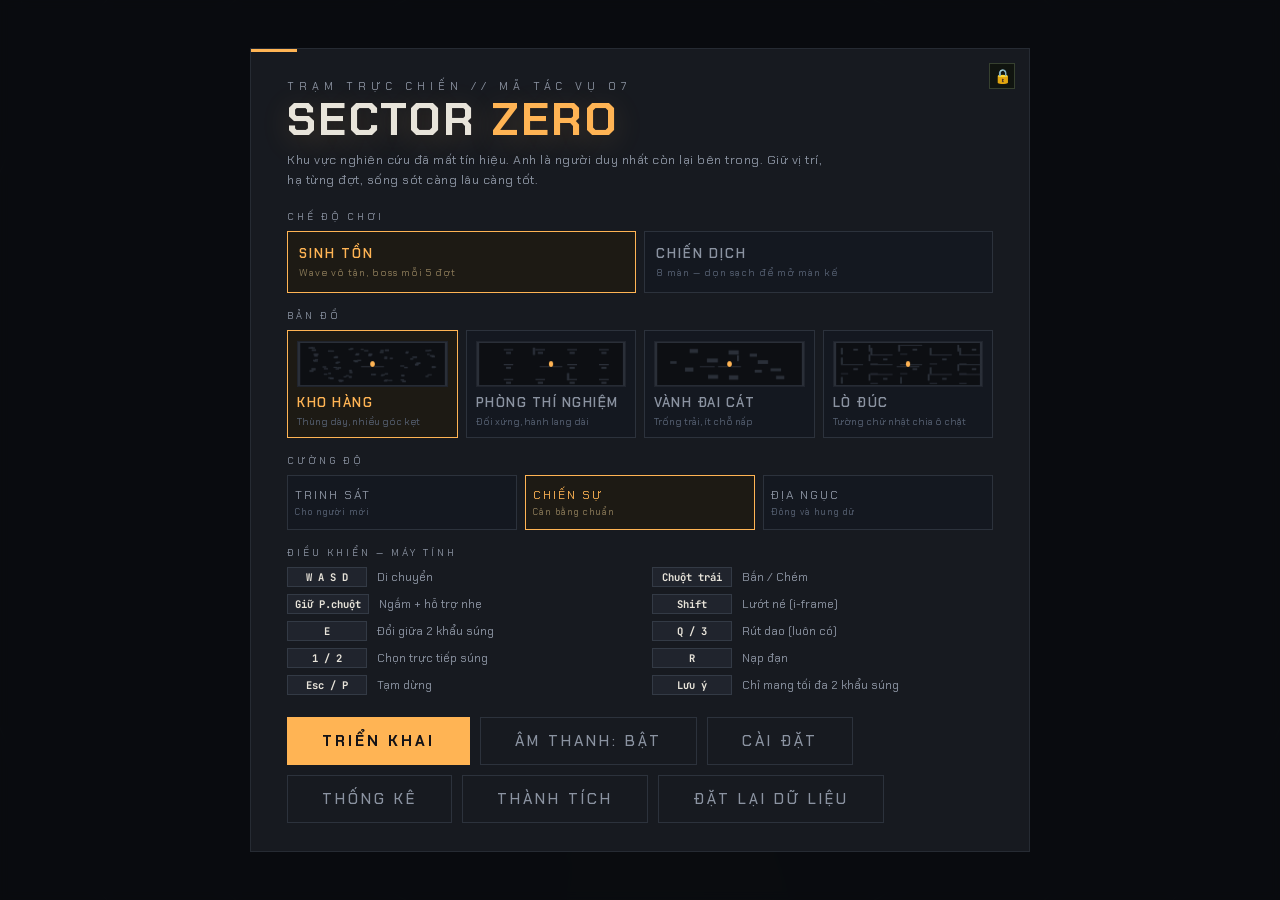
==== commit d13c7544: "Split latest game into modular HTML CSS and JS" ====
--- a/index.html
+++ b/index.html
@@ -1,635 +1,235 @@
-<!DOCTYPE html>
-<html lang="vi">
-<head>
-<meta charset="UTF-8">
-<meta name="viewport" content="width=device-width, initial-scale=1.0, maximum-scale=1.0, user-scalable=no, viewport-fit=cover">
-<meta name="mobile-web-app-capable" content="yes">
-<meta name="apple-mobile-web-app-capable" content="yes">
-<meta name="apple-mobile-web-app-status-bar-style" content="black-translucent">
-<title>SECTOR ZERO — Bắn súng 2D</title>
-<link rel="preconnect" href="https://fonts.googleapis.com">
-<link rel="preconnect" href="https://fonts.gstatic.com" crossorigin>
-<link href="https://fonts.googleapis.com/css2?family=Chakra+Petch:wght@400;500;600;700&family=JetBrains+Mono:wght@400;700&display=swap" rel="stylesheet">
-<style>
-  /* ================================================================
-     SECTOR ZERO v3 — stylesheet
-     - Ẩn toàn bộ scrollbar (cả desktop lẫn mobile)
-     - Hỗ trợ mobile: joystick, nút cảm ứng, chơi ngang sẵn
-     - Hiệu ứng UI phong phú hơn
-     ================================================================ */
-  :root {
-    --bg: #101216;
-    --panel: #171a20;
-    --line: #262b33;
-    --ink: #e8e4da;
-    --dim: #8b93a1;
-    --amber: #ffb454;
-    --red: #e23b3b;
-    --green: #7ec97e;
-    --blue: #9db6d8;
-    --armor: #6fb3c9;
-  }
-
-  * {
-    margin: 0;
-    padding: 0;
-    box-sizing: border-box;
-    -webkit-tap-highlight-color: transparent;
-  }
-
-  /* ---- ẨN THANH CUỘN MỌI NƠI ---- */
-  html, body {
-    width: 100%;
-    height: 100%;
-    overflow: hidden !important;
-    scrollbar-width: none;           /* Firefox */
-    -ms-overflow-style: none;        /* IE/Edge */
-    overscroll-behavior: none;       /* chặn kéo bật đàn hồi mobile */
-    touch-action: none;              /* chặn zoom cử chỉ */
-    position: fixed;                 /* chặn trượt trang trên iOS */
-    inset: 0;
-  }
-  html::-webkit-scrollbar,
-  body::-webkit-scrollbar {
-    width: 0;
-    height: 0;
-    display: none;
-  }
-  *::-webkit-scrollbar {
-    width: 0;
-    height: 0;
-    display: none;
-  }
-
-  body {
-    background: var(--bg);
-    font-family: 'Chakra Petch', sans-serif;
-    color: var(--ink);
-    user-select: none;
-    -webkit-user-select: none;
-  }
-
-  canvas#game {
-    position: absolute;
-    inset: 0;
-    display: block;
-    cursor: none;
-    touch-action: none;
-  }
-
-  #ui {
-    position: absolute;
-    inset: 0;
-    pointer-events: none;
-    overflow: hidden;
-  }
-  #ui > * { pointer-events: auto; }
-
-  .hidden { display: none !important; }
-
-  /* ================= HUD ================= */
-  #hud {
-    position: absolute;
-    inset: 0;
-    pointer-events: none;
-    padding: env(safe-area-inset-top) env(safe-area-inset-right)
-             env(safe-area-inset-bottom) env(safe-area-inset-left);
-  }
-  .hud-corner { position: absolute; padding: 16px 20px; }
-
-  #hud-tl { top: 0; left: 0; display: flex; flex-direction: column; gap: 7px; }
-  .hud-label {
-    font-size: 10px; letter-spacing: 2.5px;
-    color: var(--dim); text-transform: uppercase; margin-bottom: 3px;
-  }
-  .bar-wrap {
-    width: 220px; height: 9px;
-    background: #1c2027; border: 1px solid #2c323c; position: relative;
-  }
-  .bar-fill { height: 100%; background: var(--amber); width: 100%; transition: width 0.12s linear; }
-  .bar-fill.hp { background: var(--green); }
-  .bar-fill.hp.low { background: var(--red); animation: lowpulse 0.6s ease infinite; }
-  @keyframes lowpulse { 50% { opacity: 0.55; } }
-  .bar-fill.armor { background: var(--armor); }
-  .bar-fill.armor.empty { opacity: 0.2; }
-  #armor-row .hud-label { color: var(--armor); }
-  .bar-tick { position: absolute; top: 0; left: 25%; width: 1px; height: 100%; background: #101216cc; }
-
-  #dash-bar .bar-fill { background: var(--blue); transition: width 0.05s linear; }
-  #dash-text { font-size: 10px; letter-spacing: 2px; color: var(--dim); text-transform: uppercase; }
-  #aim-tag {
-    font-size: 10px; letter-spacing: 2px; color: var(--blue);
-    text-transform: uppercase; animation: aimpulse 1s ease infinite;
-  }
-  @keyframes aimpulse { 50% { opacity: 0.5; } }
-  #hint-line { font-size: 10px; letter-spacing: 1.2px; color: #566072; max-width: 300px; line-height: 1.6; }
-
-  #hud-bl { left: 0; bottom: 0; display: flex; flex-direction: column; gap: 8px; min-width: 280px; }
-  #ammo-line { display: flex; align-items: baseline; gap: 10px; font-family: 'JetBrains Mono', monospace; }
-  #ammo-mag { font-size: 32px; font-weight: 700; line-height: 1; }
-  #ammo-mag.empty { color: var(--red); animation: lowpulse 0.4s infinite; }
-  #ammo-reserve { font-size: 14px; color: var(--dim); }
-  #weapon-name { font-size: 12px; letter-spacing: 2px; color: var(--amber); text-transform: uppercase; }
-  #reload-hint { font-size: 11px; letter-spacing: 2px; color: var(--red); text-transform: uppercase; animation: lowpulse 0.5s infinite; }
-  #weapon-slots { display: flex; gap: 5px; margin-top: 3px; }
-  .slot {
-    min-width: 28px; height: 21px; padding: 0 4px;
-    border: 1px solid #2c323c; background: #171a20;
-    display: flex; align-items: center; justify-content: center;
-    font-size: 10px; font-weight: 700; font-family: 'JetBrains Mono', monospace; color: #4a5261;
-  }
-  .slot.owned { color: var(--dim); border-color: #3a4250; }
-  .slot.active { color: #101216; background: var(--amber); border-color: var(--amber); }
-  .slot.melee-slot.owned { border-color: #5a6a7a; color: var(--blue); }
-  .slot.melee-slot.active { background: var(--blue); border-color: var(--blue); color: #101216; }
-  .slot small { font-size: 8px; margin-left: 3px; opacity: 0.7; }
-
-  #hud-tr { top: 0; right: 0; text-align: right; display: flex; flex-direction: column; align-items: flex-end; gap: 8px; }
-  #score-val { font-family: 'JetBrains Mono', monospace; font-size: 26px; font-weight: 700; line-height: 1; }
-  #combo-tag { font-size: 11px; letter-spacing: 1.5px; color: var(--amber); }
-  #wave-line { font-size: 12px; letter-spacing: 2px; color: var(--dim); text-transform: uppercase; }
-  #wave-line b { color: var(--ink); font-size: 15px; }
-  #minimap-box { border: 1px solid #2c323c; background: #13161acc; padding: 3px; }
-  #minimap { display: block; }
-
-  /* kill feed — góc phải giữa */
-  #killfeed {
-    position: absolute; right: 20px; top: 34%;
-    display: flex; flex-direction: column; gap: 4px; align-items: flex-end;
-    pointer-events: none;
-  }
-  .kf-item {
-    font-size: 11px; letter-spacing: 1px; color: var(--dim);
-    background: #141820cc; border-right: 2px solid var(--amber);
-    padding: 3px 10px;
-    animation: kfin 0.18s ease;
-  }
-  .kf-item b { color: var(--amber); }
-  .kf-item.crit b { color: #ff7a4d; }
-  @keyframes kfin { from { transform: translateX(24px); opacity: 0; } }
-
-  /* banner giữa màn */
-  #wave-banner {
-    position: absolute; top: 32%; left: 0; right: 0; text-align: center;
-    pointer-events: none; opacity: 0; transition: opacity 0.3s ease;
-    transform: scale(0.96);
-  }
-  #wave-banner.show { opacity: 1; transform: scale(1); transition: opacity 0.25s, transform 0.3s cubic-bezier(0.2,1.6,0.4,1); }
-  #wave-banner .big {
-    font-size: 40px; font-weight: 700; letter-spacing: 9px;
-    text-transform: uppercase; text-shadow: 0 4px 24px rgba(255,180,84,0.25);
-  }
-  #wave-banner .big em { font-style: normal; color: var(--amber); }
-  #wave-banner .sub { margin-top: 6px; font-size: 12px; letter-spacing: 4px; color: var(--dim); text-transform: uppercase; }
-
-  #hurt-vignette {
-    position: absolute; inset: 0; pointer-events: none; opacity: 0;
-    background: radial-gradient(ellipse at center, transparent 52%, rgba(190,30,30,0.6) 100%);
-  }
-  #flash-overlay {
-    position: absolute; inset: 0; pointer-events: none; opacity: 0;
-    background: #fff; mix-blend-mode: overlay;
-  }
-  #toast {
-    position: absolute; bottom: 18%; left: 50%; transform: translateX(-50%);
-    background: #171a20f0; border: 1px solid #2c323c; border-left: 3px solid var(--amber);
-    color: var(--ink); font-size: 12px; letter-spacing: 1px; padding: 9px 18px;
-    pointer-events: none; opacity: 0; transition: opacity 0.25s; white-space: nowrap;
-  }
-  #toast.show { opacity: 1; }
-
-  /* ================= ĐIỀU KHIỂN CẢM ỨNG (mobile) ================= */
-  #touch-ui {
-    position: absolute; inset: 0;
-    pointer-events: none; display: none;
-  }
-  body.touch #touch-ui { display: block; }
-  body.touch canvas#game { cursor: default; }
-
-  .joy-base {
-    position: absolute;
-    width: 118px; height: 118px;
-    border: 2px solid rgba(157,182,216,0.35);
-    border-radius: 50%;
-    background: rgba(20,24,32,0.35);
-    pointer-events: none;
-  }
-  .joy-knob {
-    position: absolute;
-    width: 52px; height: 52px;
-    margin: -26px 0 0 -26px;
-    border-radius: 50%;
-    background: rgba(157,182,216,0.55);
-    border: 2px solid rgba(220,234,247,0.7);
-    box-shadow: 0 0 18px rgba(157,182,216,0.35);
-    pointer-events: none;
-    transition: transform 0.06s;
-  }
-  #joy-move  { left: 26px;  bottom: 26px; }
-  #joy-aim   { right: 26px; bottom: 26px; }
-
-  .tbtn {
-    position: absolute;
-    width: 58px; height: 58px;
-    border-radius: 50%;
-    border: 2px solid rgba(232,228,218,0.35);
-    background: rgba(20,24,32,0.5);
-    color: var(--ink);
-    font-family: 'Chakra Petch', sans-serif;
-    font-size: 11px; font-weight: 700; letter-spacing: 1px;
-    display: flex; align-items: center; justify-content: center;
-    pointer-events: auto;
-    user-select: none;
-  }
-  .tbtn:active, .tbtn.on { background: rgba(255,180,84,0.45); border-color: var(--amber); }
-  #tb-reload { right: 170px; bottom: 40px; }
-  #tb-swap   { right: 100px; bottom: 130px; }
-  #tb-dash   { left: 160px; bottom: 130px; }
-  #tb-aim    { right: 170px; bottom: 118px; width: 48px; height: 48px; }
-  #tb-pause  {
-    right: 12px; top: 12px; width: 40px; height: 40px;
-    border-radius: 8px; font-size: 16px;
-  }
-
-  /* ================= OVERLAY & MENU ================= */
-  .overlay {
-    position: absolute; inset: 0;
-    background: rgba(10,12,15,0.88);
-    display: flex; align-items: center; justify-content: center;
-    backdrop-filter: blur(4px);
-    padding: 16px;
-  }
-  .panel {
-    width: min(780px, 100%);
-    max-height: 100%;
-    border: 1px solid var(--line);
-    background: var(--panel);
-    padding: 30px 36px 28px;
-    position: relative;
-    overflow-y: scroll;          /* cuộn được nhưng đã ẩn scrollbar toàn cục */
-    -webkit-overflow-scrolling: touch;
-    touch-action: pan-y;
-  }
-  .panel::before {
-    content: ""; position: absolute; top: 0; left: 0;
-    width: 46px; height: 3px; background: var(--amber);
-  }
-  .brand { font-size: 11px; letter-spacing: 5px; color: var(--dim); text-transform: uppercase; margin-bottom: 5px; }
-  h1.title { font-size: 46px; font-weight: 700; line-height: 0.95; letter-spacing: 2px; text-transform: uppercase; margin-bottom: 8px; text-shadow: 0 6px 30px rgba(255,180,84,0.2); }
-  h1.title span { color: var(--amber); }
-  .tagline { color: var(--dim); font-size: 12.5px; margin-bottom: 20px; letter-spacing: 0.5px; line-height: 1.6; max-width: 540px; }
-  .section-label { font-size: 10px; letter-spacing: 3px; text-transform: uppercase; color: var(--dim); margin: 16px 0 8px; }
-
-  .mode-row, .map-row, .diff-row { display: flex; gap: 8px; }
-  .mode-btn, .map-btn, .diff-btn, .level-btn {
-    border: 1px solid #2c323c; background: #141820; color: var(--dim);
-    font-family: 'Chakra Petch', sans-serif; cursor: pointer; text-align: left;
-    transition: border-color 0.12s, color 0.12s, background 0.12s, transform 0.1s;
-  }
-  .mode-btn:hover, .map-btn:hover, .diff-btn:hover, .level-btn:not(.locked):hover {
-    border-color: #4a5261; color: var(--ink);
-  }
-  .mode-btn { flex: 1; padding: 13px 11px; font-size: 13px; font-weight: 600; letter-spacing: 2px; text-transform: uppercase; }
-  .mode-btn small { display: block; margin-top: 4px; font-size: 10px; font-weight: 400; letter-spacing: 1px; text-transform: none; color: #566072; }
-  .mode-btn.sel { border-color: var(--amber); color: var(--amber); background: #1d1a14; }
-  .mode-btn.sel small { color: #8a7a58; }
-
-  .map-btn { flex: 1; padding: 10px 9px 8px; }
-  .map-btn .map-name { font-size: 13px; font-weight: 600; letter-spacing: 1.5px; text-transform: uppercase; }
-  .map-btn .map-desc { margin-top: 3px; font-size: 10px; color: #566072; line-height: 1.5; }
-  .map-btn canvas { width: 100%; height: 46px; display: block; margin-bottom: 7px; background: #0d0f13; border: 1px solid #20242d; }
-  .map-btn.sel { border-color: var(--amber); background: #1d1a14; }
-  .map-btn.sel .map-name { color: var(--amber); }
-
-  .diff-btn { flex: 1; padding: 11px 7px; font-size: 12px; letter-spacing: 2px; text-transform: uppercase; }
-  .diff-btn small { display: block; margin-top: 3px; font-size: 9px; letter-spacing: 1px; text-transform: none; color: #566072; }
-  .diff-btn.sel { border-color: var(--amber); color: var(--amber); background: #1d1a14; }
-  .diff-btn.sel small { color: #8a7a58; }
-
-  .btn {
-    display: inline-block; border: 1px solid var(--amber); background: var(--amber); color: #141216;
-    font-family: 'Chakra Petch', sans-serif; font-size: 15px; font-weight: 700; letter-spacing: 3px;
-    text-transform: uppercase; padding: 13px 34px; cursor: pointer;
-    transition: background 0.12s, transform 0.06s, box-shadow 0.15s;
-    box-shadow: 0 0 0 rgba(255,180,84,0);
-  }
-  .btn:hover { background: #ffc570; box-shadow: 0 0 26px rgba(255,180,84,0.35); }
-  .btn:active { transform: translateY(1px); }
-  .btn.ghost { background: transparent; color: var(--dim); border-color: #2c323c; font-weight: 500; }
-  .btn.ghost:hover { color: var(--ink); border-color: #4a5261; box-shadow: none; }
-  .btn-row { display: flex; gap: 10px; margin-top: 22px; flex-wrap: wrap; }
-
-  .keys-grid { display: grid; grid-template-columns: repeat(2, 1fr); gap: 7px 24px; font-size: 12px; color: var(--dim); }
-  .keys-grid b {
-    display: inline-block; min-width: 80px; font-family: 'JetBrains Mono', monospace; font-size: 10.5px;
-    color: var(--ink); background: #20242d; border: 1px solid #333a45; padding: 2px 7px; margin-right: 7px; text-align: center;
-  }
-  body.touch .desktop-only { display: none; }
-  body:not(.touch) .touch-only { display: none; }
-
-  .stats-grid { display: grid; grid-template-columns: repeat(3, 1fr); gap: 10px; margin: 8px 0 6px; }
-  .stat { border: 1px solid #262b33; background: #141820; padding: 12px; }
-  .stat .v { font-family: 'JetBrains Mono', monospace; font-size: 22px; font-weight: 700; line-height: 1.1; }
-  .stat .v.amber { color: var(--amber); }
-  .stat .k { font-size: 9px; letter-spacing: 2px; text-transform: uppercase; color: var(--dim); margin-top: 5px; }
-  #over-title { font-size: 36px; font-weight: 700; letter-spacing: 4px; text-transform: uppercase; }
-  #over-title.win { color: var(--amber); text-shadow: 0 0 32px rgba(255,180,84,0.4); }
-  #over-title.lose { color: var(--red); }
-  #over-sub { color: var(--dim); font-size: 12.5px; margin: 5px 0 16px; letter-spacing: 1px; }
-
-  .level-list { display: flex; flex-direction: column; gap: 6px; }
-  .level-btn {
-    display: flex; align-items: center; justify-content: space-between;
-    padding: 11px 14px;
-  }
-  .level-btn .lv-name { font-size: 13px; letter-spacing: 1.5px; text-transform: uppercase; }
-  .level-btn .lv-info { font-size: 10px; color: #566072; letter-spacing: 1px; }
-  .level-btn.locked { opacity: 0.4; cursor: not-allowed; }
-  .level-btn .lv-check { color: var(--green); font-weight: 700; margin-left: 10px; }
-
-  /* màn hình dọc mobile: overlay đề nghị xoay (một lần, không ép) */
-  #rotate-hint {
-    position: absolute; inset: 0; z-index: 60;
-    background: #0b0d10f2;
-    display: none;
-    align-items: center; justify-content: center;
-    flex-direction: column; gap: 14px;
-    text-align: center; pointer-events: none;
-  }
-  #rotate-hint .rh-icon { font-size: 44px; animation: rhrot 1.6s ease infinite; }
-  @keyframes rhrot { 0%,20% { transform: rotate(0); } 55%,80% { transform: rotate(90deg); } 100% { transform: rotate(90deg); } }
-  #rotate-hint .rh-text { font-size: 13px; letter-spacing: 2px; color: var(--dim); text-transform: uppercase; line-height: 1.8; max-width: 300px; }
-  #rotate-hint .rh-text b { color: var(--amber); }
-  body.touch.portrait #rotate-hint { display: flex; }
-
-  /* mobile: thu nhỏ HUD */
-  @media (max-width: 820px) {
-    .hud-corner { padding: 10px 12px; }
-    .bar-wrap { width: 150px; height: 7px; }
-    #ammo-mag { font-size: 24px; }
-    #score-val { font-size: 20px; }
-    #minimap { width: 118px; height: 86px; }
-    #wave-banner .big { font-size: 26px; letter-spacing: 5px; }
-    #hint-line { display: none; }
-    #killfeed { top: 44%; }
-    #toast { bottom: 46%; font-size: 11px; }
-    h1.title { font-size: 34px; }
-    .panel { padding: 22px 20px; }
-    .stats-grid { grid-template-columns: repeat(2, 1fr); }
-    #hud-tr { gap: 5px; }
-    .mode-row, .map-row, .diff-row { flex-direction: column; }
-  }
-  .sz-mini-btn{position:absolute;right:14px;top:14px;width:26px;height:26px;padding:0;border:1px solid #36402f;background:#10140f;color:#81946e;font-size:14px;cursor:pointer;z-index:3}
-  .sz-mini-btn:hover{color:#b7f58c;border-color:#72b94a}
-  #menu .panel{position:relative}
-  .sz-modal{position:absolute;inset:0;z-index:70;display:flex;align-items:center;justify-content:center;background:rgba(4,6,8,.88);backdrop-filter:blur(7px);padding:16px}
-  .sz-modal.hidden{display:none!important}
-  .sz-card{position:relative;width:min(820px,96vw);max-height:92vh;overflow:auto;border:1px solid #343b44;background:linear-gradient(145deg,#171b21,#101317);padding:26px;color:var(--ink);box-shadow:0 24px 90px #000b}
-  .sz-card h2{font-size:25px;letter-spacing:4px;color:var(--amber);margin:4px 0 8px}
-  .sz-card p{color:var(--dim);font-size:12px;line-height:1.6;margin:4px 0 15px}
-  .sz-cards{display:grid;grid-template-columns:repeat(3,minmax(0,1fr));gap:12px;margin-top:18px}
-  .sz-upgrade{min-height:190px;text-align:left;padding:16px;border:1px solid #343c46;background:#12161b;color:var(--ink);cursor:pointer;transition:.15s}
-  .sz-upgrade:hover{border-color:var(--amber);background:#201b13;transform:translateY(-3px)}
-  .sz-upgrade .icon{font-size:25px;color:var(--amber)}.sz-upgrade b{display:block;margin:12px 0 7px;letter-spacing:1px}.sz-upgrade small{color:var(--dim);line-height:1.5;display:block}
-  .sz-grid{display:grid;grid-template-columns:repeat(2,minmax(0,1fr));gap:9px}
-  .sz-row{display:flex;align-items:center;justify-content:space-between;gap:12px;padding:10px;border:1px solid #282e37;background:#12161b;color:var(--dim);font-size:12px}
-  .sz-row b{color:var(--ink)}.sz-row input[type=range]{width:45%;accent-color:var(--amber)}
-  .sz-close{position:absolute;right:12px;top:10px;color:#9aa2ad;background:transparent;border:1px solid #3b424d;padding:5px 9px;cursor:pointer}
-  #sz-access input{display:block;width:100%;padding:12px;margin:12px 0;background:#090c0b;border:1px solid #3b4934;color:#b7f58c;font:700 20px 'JetBrains Mono',monospace;letter-spacing:6px;text-align:center}
-  #sz-denied{min-height:20px;color:#f26b5e;font:700 11px 'JetBrains Mono',monospace}
-  #sz-terminal{position:absolute;z-index:90;left:50%;top:50%;transform:translate(-50%,-50%);width:min(510px,94vw);background:#050906;border:1px solid #3f7e34;box-shadow:0 0 35px #45d23244;color:#9af77f;font:12px 'JetBrains Mono',monospace}
-  #sz-terminal.hidden,#sz-hack-logo.hidden{display:none}
-  #sz-terminal header{padding:12px 15px;background:#0c150c;border-bottom:1px solid #31522b;cursor:move;user-select:none;display:flex;justify-content:space-between;align-items:center}
-  #sz-terminal header strong{letter-spacing:2px}#sz-terminal header button{background:transparent;border:1px solid #436d39;color:#a5ef8c;font-size:18px;line-height:1;padding:1px 7px;cursor:pointer}
-  #sz-terminal .term-body{padding:15px}.sz-hack-toggle{display:flex;align-items:center;gap:9px;padding:10px;border-bottom:1px solid #172416}.sz-hack-toggle input{accent-color:#59dc3e;width:16px;height:16px}.sz-hack-state{margin-left:auto;color:#5a7953}.sz-hack-state.on{color:#aaff84;text-shadow:0 0 8px #72ff40}
-  #sz-hack-logo{position:absolute;z-index:89;left:14px;top:50%;padding:7px 10px;border:1px solid #3c7d31;border-radius:3px;background:#071008;color:#57924b;box-shadow:0 0 13px #45d23233;font:700 10px 'JetBrains Mono',monospace;cursor:move;user-select:none}
-  #sz-hack-logo.active{color:#aaff84;box-shadow:0 0 18px #45d277aa}
-  #sz-hack-logo::after{content:'';display:inline-block;width:6px;height:6px;border-radius:50%;background:currentColor;margin-left:6px;vertical-align:1px}
-  #sz-interact{position:absolute;z-index:24;left:50%;bottom:14%;transform:translateX(-50%);display:none;min-width:210px;padding:10px 16px;background:#101419ef;border:1px solid var(--amber);color:var(--amber);text-align:center;letter-spacing:1px;font-size:12px;pointer-events:none;box-shadow:0 0 20px #ffb45422}
-  #sz-interact.show{display:block}#sz-interact b{display:block;color:var(--ink);font-size:14px;margin-top:3px}
-  #sz-runhud{position:absolute;left:50%;bottom:12px;transform:translateX(-50%);min-width:190px;color:var(--ink);font:10px 'JetBrains Mono',monospace;text-align:center;text-shadow:0 1px 4px #000;pointer-events:none}
-  #sz-xp-track{height:5px;margin-top:4px;background:#242a30;border:1px solid #39414b}#sz-xp-fill{height:100%;width:0;background:#88c9ff;transition:width .15s}
-  #sz-build{margin-top:3px;color:#aab2bd;font-size:9px}
-  @media(max-width:700px){.sz-cards{grid-template-columns:1fr;gap:7px}.sz-upgrade{min-height:0;padding:10px}.sz-upgrade .icon{display:none}.sz-upgrade b{margin:0 0 4px}.sz-card{padding:17px}.sz-grid{grid-template-columns:1fr}#sz-interact{bottom:31%;font-size:10px;padding:7px 12px}.sz-mini-btn{right:8px;top:8px}}
-</style>
-</head>
-<body>
-
-<canvas id="game"></canvas>
-
-<div id="ui">
-
-  <!-- ================= HUD ================= -->
-  <div id="hud" class="hidden">
-    <div class="hud-corner" id="hud-tl">
-      <div>
-        <div class="hud-label">Dash</div>
-        <div class="bar-wrap" id="dash-bar" style="width:120px;height:4px">
-          <div class="bar-fill" style="width:100%"></div>
-        </div>
-        <div id="dash-text" style="margin-top:3px">Sẵn sàng</div>
-        <div id="aim-tag" class="hidden" style="margin-top:5px">◈ Đang ngắm</div>
-      </div>
-      <div id="hint-line"></div>
-    </div>
-
-    <div class="hud-corner" id="hud-bl">
-      <div>
-        <div class="hud-label">Sinh lực</div>
-        <div class="bar-wrap">
-          <div class="bar-fill hp" id="hp-fill"></div>
-          <div class="bar-tick" style="left:25%"></div>
-          <div class="bar-tick" style="left:50%"></div>
-          <div class="bar-tick" style="left:75%"></div>
-        </div>
-        <div id="armor-row" style="margin-top:5px">
-          <div class="hud-label">Giáp</div>
-          <div class="bar-wrap" style="height:6px">
-            <div class="bar-fill armor" id="armor-fill"></div>
-          </div>
-        </div>
-      </div>
-      <div>
-        <div class="hud-label" id="weapon-name">Súng lục</div>
-        <div id="ammo-line">
-          <span id="ammo-mag">12</span>
-          <span id="ammo-reserve">/ 96</span>
-          <span id="reload-hint" class="hidden">Đang nạp…</span>
-        </div>
-        <div id="weapon-slots"></div>
-      </div>
-    </div>
-
-    <div class="hud-corner" id="hud-tr">
-      <div>
-        <div class="hud-label" style="text-align:right">Điểm</div>
-        <div id="score-val">0</div>
-        <div id="combo-tag" class="hidden">×1</div>
-      </div>
+<!DOCTYPE html>
+<html lang="vi">
+<head>
+<meta charset="UTF-8">
+<meta name="viewport" content="width=device-width, initial-scale=1.0, maximum-scale=1.0, user-scalable=no, viewport-fit=cover">
+<meta name="mobile-web-app-capable" content="yes">
+<meta name="apple-mobile-web-app-capable" content="yes">
+<meta name="apple-mobile-web-app-status-bar-style" content="black-translucent">
+<title>SECTOR ZERO — Bắn súng 2D</title>
+<link rel="preconnect" href="https://fonts.googleapis.com">
+<link rel="preconnect" href="https://fonts.gstatic.com" crossorigin>
+<link href="https://fonts.googleapis.com/css2?family=Chakra+Petch:wght@400;500;600;700&family=JetBrains+Mono:wght@400;700&display=swap" rel="stylesheet">
+
+  <link rel="stylesheet" href="css/style.css">
+</head>
+<body>
+
+<canvas id="game"></canvas>
+
+<div id="ui">
+
+  <!-- ================= HUD ================= -->
+  <div id="hud" class="hidden">
+    <div class="hud-corner" id="hud-tl">
+      <div>
+        <div class="hud-label">Dash</div>
+        <div class="bar-wrap" id="dash-bar" style="width:120px;height:4px">
+          <div class="bar-fill" style="width:100%"></div>
+        </div>
+        <div id="dash-text" style="margin-top:3px">Sẵn sàng</div>
+        <div id="aim-tag" class="hidden" style="margin-top:5px">◈ Đang ngắm</div>
+      </div>
+      <div id="hint-line"></div>
+    </div>
+
+    <div class="hud-corner" id="hud-bl">
+      <div>
+        <div class="hud-label">Sinh lực</div>
+        <div class="bar-wrap">
+          <div class="bar-fill hp" id="hp-fill"></div>
+          <div class="bar-tick" style="left:25%"></div>
+          <div class="bar-tick" style="left:50%"></div>
+          <div class="bar-tick" style="left:75%"></div>
+        </div>
+        <div id="armor-row" style="margin-top:5px">
+          <div class="hud-label">Giáp</div>
+          <div class="bar-wrap" style="height:6px">
+            <div class="bar-fill armor" id="armor-fill"></div>
+          </div>
+        </div>
+      </div>
+      <div>
+        <div class="hud-label" id="weapon-name">Súng lục</div>
+        <div id="ammo-line">
+          <span id="ammo-mag">12</span>
+          <span id="ammo-reserve">/ 96</span>
+          <span id="reload-hint" class="hidden">Đang nạp…</span>
+        </div>
+        <div id="weapon-slots"></div>
+      </div>
+    </div>
+
+    <div class="hud-corner" id="hud-tr">
+      <div>
+        <div class="hud-label" style="text-align:right">Điểm</div>
+        <div id="score-val">0</div>
+        <div id="combo-tag" class="hidden">×1</div>
+      </div>
       <div id="wave-line"><b id="wave-num">1</b> · Còn <b id="wave-left">0</b> · LV <b id="sz-level-hud">1</b></div>
-      <div id="minimap-box">
-        <canvas id="minimap" width="168" height="122"></canvas>
-      </div>
-    </div>
-
-    <div id="killfeed"></div>
-  </div>
-
-  <div id="wave-banner">
-    <div class="big" id="banner-big">ĐỢT <em>1</em></div>
-    <div class="sub" id="banner-sub">Chuẩn bị tác chiến</div>
-  </div>
-
-  <div id="hurt-vignette"></div>
-  <div id="flash-overlay"></div>
-  <div id="toast"></div>
-
-  <!-- ================= ĐIỀU KHIỂN CẢM ỨNG ================= -->
-  <div id="touch-ui">
-    <div class="joy-base" id="joy-move">
-      <div class="joy-knob" id="knob-move"></div>
-    </div>
-    <div class="joy-base" id="joy-aim">
-      <div class="joy-knob" id="knob-aim"></div>
-    </div>
-    <div class="tbtn" id="tb-reload">NẠP</div>
-    <div class="tbtn" id="tb-swap">E<br>ĐỔI</div>
-    <div class="tbtn" id="tb-dash">NÉ</div>
-    <div class="tbtn" id="tb-aim">NGẮM</div>
-    <div class="tbtn" id="tb-pause">II</div>
-  </div>
-
-  <div id="rotate-hint">
-    <div class="rh-icon">📱</div>
-    <div class="rh-text">Game dạng <b>ngang</b> — xoay ngang điện thoại<br>để có trải nghiệm tốt nhất</div>
-  </div>
-
-  <!-- ================= MENU CHÍNH ================= -->
-  <div id="menu" class="overlay">
-    <div class="panel">
+      <div id="minimap-box">
+        <canvas id="minimap" width="168" height="122"></canvas>
+      </div>
+    </div>
+
+    <div id="killfeed"></div>
+  </div>
+
+  <div id="wave-banner">
+    <div class="big" id="banner-big">ĐỢT <em>1</em></div>
+    <div class="sub" id="banner-sub">Chuẩn bị tác chiến</div>
+  </div>
+
+  <div id="hurt-vignette"></div>
+  <div id="flash-overlay"></div>
+  <div id="toast"></div>
+
+  <!-- ================= ĐIỀU KHIỂN CẢM ỨNG ================= -->
+  <div id="touch-ui">
+    <div class="joy-base" id="joy-move">
+      <div class="joy-knob" id="knob-move"></div>
+    </div>
+    <div class="joy-base" id="joy-aim">
+      <div class="joy-knob" id="knob-aim"></div>
+    </div>
+    <div class="tbtn" id="tb-reload">NẠP</div>
+    <div class="tbtn" id="tb-swap">E<br>ĐỔI</div>
+    <div class="tbtn" id="tb-dash">NÉ</div>
+    <div class="tbtn" id="tb-aim">NGẮM</div>
+    <div class="tbtn" id="tb-pause">II</div>
+  </div>
+
+  <div id="rotate-hint">
+    <div class="rh-icon">📱</div>
+    <div class="rh-text">Game dạng <b>ngang</b> — xoay ngang điện thoại<br>để có trải nghiệm tốt nhất</div>
+  </div>
+
+  <!-- ================= MENU CHÍNH ================= -->
+  <div id="menu" class="overlay">
+    <div class="panel">
       <div class="brand">Trạm trực chiến // Mã tác vụ 07</div>
       <button id="hack-lock" class="sz-mini-btn" type="button" aria-label="Secure access" title="Truy cập">🔒</button>
       <h1 class="title">SECTOR <span>ZERO</span></h1>
-      <p class="tagline">
-        Khu vực nghiên cứu đã mất tín hiệu. Anh là người duy nhất còn lại bên trong.
-        Giữ vị trí, hạ từng đợt, sống sót càng lâu càng tốt.
-      </p>
-
-      <div class="section-label">Chế độ chơi</div>
-      <div class="mode-row" id="mode-row">
-        <button class="mode-btn sel" data-mode="survival">Sinh tồn<small>Wave vô tận, boss mỗi 5 đợt</small></button>
-        <button class="mode-btn" data-mode="campaign">Chiến dịch<small>8 màn — dọn sạch để mở màn kế</small></button>
-      </div>
-
-      <div class="section-label">Bản đồ</div>
-      <div class="map-row" id="map-row">
-        <button class="map-btn sel" data-map="warehouse">
-          <canvas data-map-thumb="warehouse" width="200" height="46"></canvas>
-          <div class="map-name">Kho hàng</div>
-          <div class="map-desc">Thùng dày, nhiều góc kẹt</div>
-        </button>
-        <button class="map-btn" data-map="lab">
-          <canvas data-map-thumb="lab" width="200" height="46"></canvas>
-          <div class="map-name">Phòng thí nghiệm</div>
-          <div class="map-desc">Đối xứng, hành lang dài</div>
-        </button>
-        <button class="map-btn" data-map="dunes">
-          <canvas data-map-thumb="dunes" width="200" height="46"></canvas>
-          <div class="map-name">Vành đai cát</div>
-          <div class="map-desc">Trống trải, ít chỗ nấp</div>
-        </button>
-        <button class="map-btn" data-map="foundry">
-          <canvas data-map-thumb="foundry" width="200" height="46"></canvas>
-          <div class="map-name">Lò đúc</div>
-          <div class="map-desc">Tường chữ nhật chia ô chặt</div>
-        </button>
-      </div>
-
-      <div class="section-label">Cường độ</div>
-      <div class="diff-row" id="diff-row">
-        <button class="diff-btn" data-diff="0">Trinh sát<small>Cho người mới</small></button>
-        <button class="diff-btn sel" data-diff="1">Chiến sự<small>Cân bằng chuẩn</small></button>
-        <button class="diff-btn" data-diff="2">Địa ngục<small>Đông và hung dữ</small></button>
-      </div>
-
-      <div class="section-label desktop-only">Điều khiển — máy tính</div>
-      <div class="keys-grid desktop-only">
-        <div><b>W A S D</b> Di chuyển</div>
-        <div><b>Chuột trái</b> Bắn / Chém</div>
-        <div><b>Giữ P.chuột</b> Ngắm + hỗ trợ nhẹ</div>
-        <div><b>Shift</b> Lướt né (i-frame)</div>
-        <div><b>E</b> Đổi giữa 2 khẩu súng</div>
-        <div><b>Q / 3</b> Rút dao (luôn có)</div>
-        <div><b>1 / 2</b> Chọn trực tiếp súng</div>
-        <div><b>R</b> Nạp đạn</div>
-        <div><b>Esc / P</b> Tạm dừng</div>
-        <div><b>Lưu ý</b> Chỉ mang tối đa 2 khẩu súng</div>
-      </div>
-
-      <div class="section-label touch-only">Điều khiển — điện thoại</div>
-      <div class="keys-grid touch-only">
-        <div><b>Joystick trái</b> Di chuyển</div>
-        <div><b>Joystick phải</b> Ngắm &amp; bắn tự động</div>
-        <div><b>NÉ</b> Lướt né</div>
-        <div><b>NGẮM</b> Giữ để ngắm chính xác</div>
-        <div><b>NẠP</b> Nạp đạn</div>
-        <div><b>E ĐỔI</b> Đổi súng / dao</div>
-      </div>
-
-      <div class="btn-row">
-        <button class="btn" id="btn-start">Triển khai</button>
-        <button class="btn ghost" id="btn-sound">Âm thanh: Bật</button>
-      </div>
-    </div>
-  </div>
-
-  <!-- ================= CHỌN MÀN ================= -->
-  <div id="levelsel" class="overlay hidden">
-    <div class="panel">
-      <div class="brand">Chiến dịch — chọn màn</div>
-      <h1 class="title" style="font-size:34px">MÀN <span>TIẾP</span></h1>
-      <p class="tagline">Hoàn thành màn trước để mở khóa màn sau. Tiến độ được lưu tự động.</p>
-      <div class="section-label">Danh sách màn</div>
-      <div class="level-list" id="level-list"></div>
-      <div class="btn-row">
-        <button class="btn ghost" id="btn-ls-back">Quay lại</button>
-      </div>
-    </div>
-  </div>
-
-  <!-- ================= TẠM DỪNG ================= -->
-  <div id="pause" class="overlay hidden">
-    <div class="panel">
-      <div class="brand">Tạm dừng</div>
-      <h1 class="title" style="font-size:34px">ĐANG <span>CHỜ</span></h1>
-      <p class="tagline" id="pause-info">Đợt 1 — 0 điểm</p>
-      <div class="btn-row">
-        <button class="btn" id="btn-resume">Tiếp tục</button>
-        <button class="btn ghost" id="btn-restart-p">Chơi lại</button>
-        <button class="btn ghost" id="btn-menu-p">Về menu</button>
-        <button class="btn ghost" id="btn-sound-p">Âm thanh: Bật</button>
-      </div>
-    </div>
-  </div>
-
-  <!-- ================= GAME OVER ================= -->
+      <p class="tagline">
+        Khu vực nghiên cứu đã mất tín hiệu. Anh là người duy nhất còn lại bên trong.
+        Giữ vị trí, hạ từng đợt, sống sót càng lâu càng tốt.
+      </p>
+
+      <div class="section-label">Chế độ chơi</div>
+      <div class="mode-row" id="mode-row">
+        <button class="mode-btn sel" data-mode="survival">Sinh tồn<small>Wave vô tận, boss mỗi 5 đợt</small></button>
+        <button class="mode-btn" data-mode="campaign">Chiến dịch<small>8 màn — dọn sạch để mở màn kế</small></button>
+      </div>
+
+      <div class="section-label">Bản đồ</div>
+      <div class="map-row" id="map-row">
+        <button class="map-btn sel" data-map="warehouse">
+          <canvas data-map-thumb="warehouse" width="200" height="46"></canvas>
+          <div class="map-name">Kho hàng</div>
+          <div class="map-desc">Thùng dày, nhiều góc kẹt</div>
+        </button>
+        <button class="map-btn" data-map="lab">
+          <canvas data-map-thumb="lab" width="200" height="46"></canvas>
+          <div class="map-name">Phòng thí nghiệm</div>
+          <div class="map-desc">Đối xứng, hành lang dài</div>
+        </button>
+        <button class="map-btn" data-map="dunes">
+          <canvas data-map-thumb="dunes" width="200" height="46"></canvas>
+          <div class="map-name">Vành đai cát</div>
+          <div class="map-desc">Trống trải, ít chỗ nấp</div>
+        </button>
+        <button class="map-btn" data-map="foundry">
+          <canvas data-map-thumb="foundry" width="200" height="46"></canvas>
+          <div class="map-name">Lò đúc</div>
+          <div class="map-desc">Tường chữ nhật chia ô chặt</div>
+        </button>
+      </div>
+
+      <div class="section-label">Cường độ</div>
+      <div class="diff-row" id="diff-row">
+        <button class="diff-btn" data-diff="0">Trinh sát<small>Cho người mới</small></button>
+        <button class="diff-btn sel" data-diff="1">Chiến sự<small>Cân bằng chuẩn</small></button>
+        <button class="diff-btn" data-diff="2">Địa ngục<small>Đông và hung dữ</small></button>
+      </div>
+
+      <div class="section-label desktop-only">Điều khiển — máy tính</div>
+      <div class="keys-grid desktop-only">
+        <div><b>W A S D</b> Di chuyển</div>
+        <div><b>Chuột trái</b> Bắn / Chém</div>
+        <div><b>Giữ P.chuột</b> Ngắm + hỗ trợ nhẹ</div>
+        <div><b>Shift</b> Lướt né (i-frame)</div>
+        <div><b>E</b> Đổi giữa 2 khẩu súng</div>
+        <div><b>Q / 3</b> Rút dao (luôn có)</div>
+        <div><b>1 / 2</b> Chọn trực tiếp súng</div>
+        <div><b>R</b> Nạp đạn</div>
+        <div><b>Esc / P</b> Tạm dừng</div>
+        <div><b>Lưu ý</b> Chỉ mang tối đa 2 khẩu súng</div>
+      </div>
+
+      <div class="section-label touch-only">Điều khiển — điện thoại</div>
+      <div class="keys-grid touch-only">
+        <div><b>Joystick trái</b> Di chuyển</div>
+        <div><b>Joystick phải</b> Ngắm &amp; bắn tự động</div>
+        <div><b>NÉ</b> Lướt né</div>
+        <div><b>NGẮM</b> Giữ để ngắm chính xác</div>
+        <div><b>NẠP</b> Nạp đạn</div>
+        <div><b>E ĐỔI</b> Đổi súng / dao</div>
+      </div>
+
+      <div class="btn-row">
+        <button class="btn" id="btn-start">Triển khai</button>
+        <button class="btn ghost" id="btn-sound">Âm thanh: Bật</button>
+      </div>
+    </div>
+  </div>
+
+  <!-- ================= CHỌN MÀN ================= -->
+  <div id="levelsel" class="overlay hidden">
+    <div class="panel">
+      <div class="brand">Chiến dịch — chọn màn</div>
+      <h1 class="title" style="font-size:34px">MÀN <span>TIẾP</span></h1>
+      <p class="tagline">Hoàn thành màn trước để mở khóa màn sau. Tiến độ được lưu tự động.</p>
+      <div class="section-label">Danh sách màn</div>
+      <div class="level-list" id="level-list"></div>
+      <div class="btn-row">
+        <button class="btn ghost" id="btn-ls-back">Quay lại</button>
+      </div>
+    </div>
+  </div>
+
+  <!-- ================= TẠM DỪNG ================= -->
+  <div id="pause" class="overlay hidden">
+    <div class="panel">
+      <div class="brand">Tạm dừng</div>
+      <h1 class="title" style="font-size:34px">ĐANG <span>CHỜ</span></h1>
+      <p class="tagline" id="pause-info">Đợt 1 — 0 điểm</p>
+      <div class="btn-row">
+        <button class="btn" id="btn-resume">Tiếp tục</button>
+        <button class="btn ghost" id="btn-restart-p">Chơi lại</button>
+        <button class="btn ghost" id="btn-menu-p">Về menu</button>
+        <button class="btn ghost" id="btn-sound-p">Âm thanh: Bật</button>
+      </div>
+    </div>
+  </div>
+
+  <!-- ================= GAME OVER ================= -->
   <div id="gameover" class="overlay hidden">
-    <div class="panel">
-      <div class="brand">Báo cáo cuối</div>
-      <div id="over-title" class="lose">ĐÃ HẠ CÁNH</div>
-      <p id="over-sub">Trạm điều phối đã ghi nhận toàn bộ quá trình tác chiến của anh.</p>
-      <div class="stats-grid">
-        <div class="stat"><div class="v amber" id="st-score">0</div><div class="k">Điểm</div></div>
-        <div class="stat"><div class="v" id="st-wave">1</div><div class="k" id="st-wave-k">Đợt đạt được</div></div>
-        <div class="stat"><div class="v" id="st-kills">0</div><div class="k">Tiêu diệt</div></div>
-        <div class="stat"><div class="v" id="st-acc">0%</div><div class="k">Độ chính xác</div></div>
-        <div class="stat"><div class="v" id="st-time">0:00</div><div class="k">Thời gian</div></div>
-        <div class="stat"><div class="v" id="st-best">—</div><div class="k">Kỷ lục</div></div>
-      </div>
-      <div class="btn-row">
-        <button class="btn" id="btn-again">Tái xuất kích</button>
-        <button class="btn ghost" id="btn-menu-g">Về menu</button>
-      </div>
+    <div class="panel">
+      <div class="brand">Báo cáo cuối</div>
+      <div id="over-title" class="lose">ĐÃ HẠ CÁNH</div>
+      <p id="over-sub">Trạm điều phối đã ghi nhận toàn bộ quá trình tác chiến của anh.</p>
+      <div class="stats-grid">
+        <div class="stat"><div class="v amber" id="st-score">0</div><div class="k">Điểm</div></div>
+        <div class="stat"><div class="v" id="st-wave">1</div><div class="k" id="st-wave-k">Đợt đạt được</div></div>
+        <div class="stat"><div class="v" id="st-kills">0</div><div class="k">Tiêu diệt</div></div>
+        <div class="stat"><div class="v" id="st-acc">0%</div><div class="k">Độ chính xác</div></div>
+        <div class="stat"><div class="v" id="st-time">0:00</div><div class="k">Thời gian</div></div>
+        <div class="stat"><div class="v" id="st-best">—</div><div class="k">Kỷ lục</div></div>
+      </div>
+      <div class="btn-row">
+        <button class="btn" id="btn-again">Tái xuất kích</button>
+        <button class="btn ghost" id="btn-menu-g">Về menu</button>
+      </div>
     </div>
   </div>
 
@@ -644,3363 +244,26 @@
 
 </div>
 
-<script>
-'use strict';
-/* =====================================================================
-   SECTOR ZERO v3 — game bắn súng 2D top-down, MỘT FILE DUY NHẤT
-   ---------------------------------------------------------------------
-   Cấu trúc:
-     [1]  Tiện ích & hằng số
-     [2]  Phát hiện thiết bị (desktop / touch)
-     [3]  Âm thanh tổng hợp WebAudio
-     [4]  Input: bàn phím + chuột + 2 joystick cảm ứng
-     [5]  Camera: rung, zoom, chớp
-     [6]  4 bản đồ
-     [7]  Particle mở rộng (spark, khói, máu, mảnh vỡ, sóng xung kích)
-     [8]  Vết bẩn persistent
-     [9]  Đạn hai phe
-     [10] 8 vũ khí súng + DAO (mặc định vĩnh viễn) + hệ thống 2 slot
-     [11] Người chơi (máu + GIÁP)
-     [12] Kẻ địch + AI
-     [13] Boss WARDEN
-     [14] Vật phẩm (giáp, máu, đạn, súng)
-     [15] Wave sinh tồn + 8 màn chiến dịch
-     [16] HUD, minimap, kill feed, toast
-     [17] Render thế giới + hiệu ứng
-     [18] Trạng thái game
-     [19] Vòng lặp chính
-     [20] Khởi tạo UI
-   ===================================================================== */
-
-/* =====================================================================
-   [1] TIỆN ÍCH & HẰNG SỐ
-   ===================================================================== */
-
-const TAU = Math.PI * 2;
-
-function rand(a, b)    { return a + Math.random() * (b - a); }
-function randInt(a, b) { return Math.floor(rand(a, b + 1)); }
-function pick(arr)     { return arr[Math.floor(Math.random() * arr.length)]; }
-function clamp(v, a, b){ return v < a ? a : (v > b ? b : v); }
-function lerp(a, b, t) { return a + (b - a) * t; }
-function dist(x1, y1, x2, y2) { return Math.hypot(x2 - x1, y2 - y1); }
-function dist2(x1, y1, x2, y2) { const dx = x2 - x1, dy = y2 - y1; return dx * dx + dy * dy; }
-function angTo(x1, y1, x2, y2) { return Math.atan2(y2 - y1, x2 - x1); }
-function angLerp(a, b, t) {
-  let d = (b - a) % TAU;
-  if (d > Math.PI) d -= TAU;
-  if (d < -Math.PI) d += TAU;
-  return a + d * t;
-}
-function angDiff(a, b) {
-  let d = (b - a) % TAU;
-  if (d > Math.PI) d -= TAU;
-  if (d < -Math.PI) d += TAU;
-  return d;
-}
-function steerAvoid(x, y, tx, ty, self, world) {
-  const base = angTo(x, y, tx, ty);
-  const probes = [0, 0.5, -0.5, 1.0, -1.0, 1.6, -1.6, 2.4, -2.4];
-  for (const off of probes) {
-    const a = base + off;
-    if (!world.hitsAny(x + Math.cos(a) * 70, y + Math.sin(a) * 70, self.r + 2)) return a;
-  }
-  return base;
-}
-function rgba(hex, a) {
-  const r = parseInt(hex.slice(1, 3), 16);
-  const g = parseInt(hex.slice(3, 5), 16);
-  const b = parseInt(hex.slice(5, 7), 16);
-  return 'rgba(' + r + ',' + g + ',' + b + ',' + a + ')';
-}
-function fmtTime(sec) {
-  const m = Math.floor(sec / 60);
-  const s = Math.floor(sec % 60);
-  return m + ':' + String(s).padStart(2, '0');
-}
-function safeLocalInt(key, max) { try { const n=parseInt(localStorage.getItem(key)||'0',10); return Number.isFinite(n)?clamp(n,0,max):0; } catch (_) { return 0; } }
-function safeLocalWrite(key,value) { try { localStorage.setItem(key,String(value)); } catch (_) {} }
-
-const WORLD_W = 2600, WORLD_H = 1900, WALL_T = 40;
-
-const DIFFS = [
-  { name: 'Trinh sát', hpMul: 0.75, spdMul: 0.9,  countMul: 0.7, dmgMul: 0.7,  bossMul: 0.7 },
-  { name: 'Chiến sự',  hpMul: 1.0,  spdMul: 1.0,  countMul: 1.0, dmgMul: 1.0,  bossMul: 1.0 },
-  { name: 'Địa ngục',  hpMul: 1.3,  spdMul: 1.15, countMul: 1.4, dmgMul: 1.35, bossMul: 1.3 },
-];
-
-/* =====================================================================
-   [2] PHÁT HIỆN THIẾT BỊ
-   ===================================================================== */
-
-const Device = {
-  isTouch: false,
-  check() {
-    this.isTouch = (
-      'ontouchstart' in window ||
-      navigator.maxTouchPoints > 0 ||
-      navigator.msMaxTouchPoints > 0
-    );
-    if (this.isTouch) document.body.classList.add('touch');
-    this.updateOrientation();
-  },
-  updateOrientation() {
-    const portrait = innerHeight > innerWidth;
-    document.body.classList.toggle('portrait', portrait);
-  },
-};
-Device.check();
-window.addEventListener('resize', () => Device.updateOrientation());
-window.addEventListener('orientationchange', () => setTimeout(() => Device.updateOrientation(), 120));
-
-/* =====================================================================
-   [3] ÂM THANH TỔNG HỢP
-   ===================================================================== */
-
-const Sound = (() => {
-  let ctx = null, master = null, enabled = true, volume = 1, musicLevel = 0.35, musicNodes = [];
-
-  function ensure() {
-    if (ctx) return true;
-    try {
-      ctx = new (window.AudioContext || window.webkitAudioContext)();
-      master = ctx.createGain();
-      master.gain.value = 0.35 * volume;
-      master.connect(ctx.destination);
-    } catch (e) { ctx = null; }
-    return !!ctx;
-  }
-  function resume() {
-    if (ensure() && ctx.state === 'suspended') ctx.resume();
-  }
-  function startMusic() {
-    if (!ensure() || musicNodes.length) return;
-    const gain = ctx.createGain(); gain.gain.value = musicLevel * 0.055; gain.connect(master);
-    for (const [freq, type] of [[55, 'sine'], [82.4, 'triangle']]) { const o = ctx.createOscillator(); o.type = type; o.frequency.value = freq; o.connect(gain); o.start(); musicNodes.push(o); }
-    musicNodes.push(gain);
-  }
-  function stopMusic() { for (const n of musicNodes) { try { if (n.stop) n.stop(); n.disconnect(); } catch (_) {} } musicNodes = []; }
-
-  let noiseBuf = null;
-  function noise() {
-    if (!noiseBuf) {
-      const len = ctx.sampleRate * 0.6;
-      noiseBuf = ctx.createBuffer(1, len, ctx.sampleRate);
-      const d = noiseBuf.getChannelData(0);
-      for (let i = 0; i < len; i++) d[i] = Math.random() * 2 - 1;
-    }
-    const src = ctx.createBufferSource();
-    src.buffer = noiseBuf;
-    return src;
-  }
-
-  function shot(kind) {
-    if (!enabled || !ensure()) return;
-    const t = ctx.currentTime;
-    const g = ctx.createGain();
-    g.connect(master);
-    let dur = 0.09, vol = 0.5, hp = 900, thump = 90;
-    if (kind === 'shotgun') { dur = 0.16; vol = 0.75; hp = 500; thump = 60; }
-    if (kind === 'smg')     { dur = 0.06; vol = 0.4;  hp = 1200; }
-    if (kind === 'sniper')  { dur = 0.28; vol = 0.9;  hp = 350; thump = 50; }
-    if (kind === 'rifle')   { dur = 0.12; vol = 0.6;  hp = 700; thump = 75; }
-    if (kind === 'lmg')     { dur = 0.1;  vol = 0.65; hp = 600; thump = 80; }
-    if (kind === 'revolver'){ dur = 0.14; vol = 0.7;  hp = 600; thump = 65; }
-    const n = noise();
-    const f = ctx.createBiquadFilter();
-    f.type = 'highpass';
-    f.frequency.value = hp;
-    n.connect(f); f.connect(g);
-    g.gain.setValueAtTime(vol, t);
-    g.gain.exponentialRampToValueAtTime(0.001, t + dur);
-    n.start(t); n.stop(t + dur + 0.02);
-    if (thump) {
-      const o = ctx.createOscillator(), og = ctx.createGain();
-      o.type = 'triangle';
-      o.frequency.setValueAtTime(thump, t);
-      o.frequency.exponentialRampToValueAtTime(38, t + 0.12);
-      og.gain.setValueAtTime(vol * 0.7, t);
-      og.gain.exponentialRampToValueAtTime(0.001, t + 0.13);
-      o.connect(og); og.connect(master);
-      o.start(t); o.stop(t + 0.15);
-    }
-  }
-
-  function hit(flesh) {
-    if (!enabled || !ensure()) return;
-    const t = ctx.currentTime;
-    const n = noise(), f = ctx.createBiquadFilter(), g = ctx.createGain();
-    f.type = flesh ? 'lowpass' : 'bandpass';
-    f.frequency.value = flesh ? 500 : 2400;
-    n.connect(f); f.connect(g); g.connect(master);
-    g.gain.setValueAtTime(flesh ? 0.35 : 0.22, t);
-    g.gain.exponentialRampToValueAtTime(0.001, t + 0.08);
-    n.start(t); n.stop(t + 0.1);
-  }
-
-  function tone(freq, dur, type, vol, slide) {
-    if (!enabled || !ensure()) return;
-    const t = ctx.currentTime;
-    const o = ctx.createOscillator(), g = ctx.createGain();
-    o.type = type || 'square';
-    o.frequency.setValueAtTime(freq, t);
-    if (slide) o.frequency.exponentialRampToValueAtTime(slide, t + dur);
-    g.gain.setValueAtTime(vol, t);
-    g.gain.exponentialRampToValueAtTime(0.001, t + dur);
-    o.connect(g); g.connect(master);
-    o.start(t); o.stop(t + dur + 0.02);
-  }
-
-  function explosion() {
-    if (!enabled || !ensure()) return;
-    const t = ctx.currentTime;
-    const n = noise(), f = ctx.createBiquadFilter(), g = ctx.createGain();
-    f.type = 'lowpass';
-    f.frequency.setValueAtTime(2200, t);
-    f.frequency.exponentialRampToValueAtTime(120, t + 0.5);
-    n.connect(f); f.connect(g); g.connect(master);
-    g.gain.setValueAtTime(0.9, t);
-    g.gain.exponentialRampToValueAtTime(0.001, t + 0.55);
-    n.start(t); n.stop(t + 0.6);
-    const o = ctx.createOscillator(), og = ctx.createGain();
-    o.type = 'sine';
-    o.frequency.setValueAtTime(70, t);
-    o.frequency.exponentialRampToValueAtTime(28, t + 0.4);
-    og.gain.setValueAtTime(0.8, t);
-    og.gain.exponentialRampToValueAtTime(0.001, t + 0.45);
-    o.connect(og); og.connect(master);
-    o.start(t); o.stop(t + 0.5);
-  }
-
-  return {
-    resume,
-    get enabled() { return enabled; },
-    toggle() { enabled = !enabled; if (enabled) resume(); if (master && ctx) master.gain.setTargetAtTime(enabled ? 0.35 * volume : 0, ctx.currentTime, 0.04); return enabled; },
-    setVolume(v) { volume = clamp(Number(v) || 0, 0, 1); if (master && ctx) master.gain.setTargetAtTime((enabled ? 0.35 : 0) * volume, ctx.currentTime, 0.04); },
-    setVolumes(sfx, music) { volume = clamp(Number(sfx) || 0, 0, 1); musicLevel = clamp(Number(music) || 0, 0, 1); this.setVolume(volume); if (musicNodes.length) musicNodes[musicNodes.length - 1].gain.setTargetAtTime(musicLevel * 0.055, ctx.currentTime, 0.08); },
-    startMusic, stopMusic,
-    pistol()   { shot('pistol'); },
-    smg()      { shot('smg'); },
-    shotgun()  { shot('shotgun'); },
-    rifle()    { shot('rifle'); },
-    sniper()   { shot('sniper'); },
-    lmg()      { shot('lmg'); },
-    revolver() { shot('revolver'); },
-    plasma() { tone(170, 0.08, 'sawtooth', 0.2, 520); },
-    railgun() { tone(80, 0.23, 'sine', 0.5, 35); setTimeout(() => tone(900, 0.07, 'square', 0.15, 300), 40); },
-    critical() { tone(1040, 0.08, 'sine', 0.28, 1580); },
-    chestOpen() { tone(360, 0.12, 'triangle', 0.22, 740); setTimeout(() => tone(740, 0.12, 'triangle', 0.2, 1040), 100); },
-    swap() { tone(480, 0.05, 'square', 0.16, 720); },
-    melee()    { tone(220, 0.07, 'sawtooth', 0.22, 500); },
-    enemyShot(){ shot('smg'); },
-    hitFlesh() { hit(true); },
-    hitMetal() { hit(false); },
-    reloadStart(){ tone(300, 0.05, 'square', 0.15); },
-    reloadEnd()  { tone(520, 0.06, 'square', 0.2, 700); },
-    empty()      { tone(180, 0.04, 'square', 0.18); },
-    dash()       { tone(200, 0.15, 'sawtooth', 0.12, 90); },
-    pickup()     { tone(660, 0.07, 'square', 0.2); setTimeout(() => tone(990, 0.1, 'square', 0.18), 70); },
-    armorUp()    { tone(440, 0.08, 'triangle', 0.22); setTimeout(() => tone(587, 0.12, 'triangle', 0.2), 80); },
-    hurt()       { tone(140, 0.15, 'sawtooth', 0.3, 70); },
-    die()        { tone(220, 0.5, 'sawtooth', 0.35, 40); },
-    enemyDie()   { tone(rand(160, 200), 0.12, 'square', 0.16, 60); },
-    explosion()  { explosion(); },
-    ui()         { tone(880, 0.04, 'square', 0.12); },
-    wave()       { tone(440, 0.1, 'square', 0.2); setTimeout(() => tone(587, 0.14, 'square', 0.2), 120); },
-    boss()       { tone(110, 0.4, 'sawtooth', 0.3, 55); setTimeout(() => tone(110, 0.5, 'sawtooth', 0.3, 45), 350); },
-    levelup()    { tone(523, 0.09, 'square', 0.2); setTimeout(() => tone(659, 0.09, 'square', 0.2), 90); setTimeout(() => tone(784, 0.16, 'square', 0.22), 180); },
-    victory()    { [523, 659, 784, 1046].forEach((f, i) => setTimeout(() => tone(f, 0.22, 'square', 0.22), i * 160)); },
-  };
-})();
-
-/* =====================================================================
-   [4] INPUT — bàn phím + chuột + 2 JOYSTICK cảm ứng
-   ===================================================================== */
-
-const Input = {
-  keys: {},
-  mouse: { x: innerWidth / 2, y: innerHeight / 2, down: false, rdown: false },
-  pressed: {},
-  wheel: 0,
-
-  // joystick trái: di chuyển (vec -1..1)
-  moveVec: { x: 0, y: 0 },
-  // joystick phải: ngắm (góc) + độ lớn > ngưỡng thì tự động bắn
-  aimVec: { x: 0, y: 0 },
-  aimActive: false,
-
-  // nút cảm ứng
-  tbtn: { reload: false, swap: false, dash: false, aim: false },
-
-  swapQueued: false,
-  meleeQueued: false,
-};
-
-window.addEventListener('keydown', e => {
-  if (e.repeat) return;
-  Input.keys[e.code] = true;
-  Input.pressed[e.code] = true;
-  if (['Space', 'ArrowUp', 'ArrowDown'].includes(e.code)) e.preventDefault();
-});
-window.addEventListener('keyup', e => { Input.keys[e.code] = false; });
-
-const gameCanvas = document.getElementById('game');
-
-window.addEventListener('mousemove', e => {
-  Input.mouse.x = e.clientX;
-  Input.mouse.y = e.clientY;
-});
-window.addEventListener('mousedown', e => {
-  if (e.target.closest('button')) return;
-  if (e.button === 0) Input.mouse.down = true;
-  if (e.button === 2) Input.mouse.rdown = true;
-  Sound.resume();
-});
-window.addEventListener('mouseup', e => {
-  if (e.button === 0) Input.mouse.down = false;
-  if (e.button === 2) Input.mouse.rdown = false;
-});
-window.addEventListener('contextmenu', e => {
-  if (Game.state === 'playing') e.preventDefault();
-});
-window.addEventListener('blur', () => {
-  Input.mouse.down = false;
-  Input.mouse.rdown = false;
-  Input.keys = {};
-});
-window.addEventListener('wheel', e => { Input.wheel = Math.sign(e.deltaY); }, { passive: true });
-
-function consumePressed(code) {
-  if (Input.pressed[code]) { Input.pressed[code] = false; return true; }
-  return false;
-}
-
-/* ---------- Joystick cảm ứng ---------- */
-
-class TouchJoy {
-  constructor(baseId, knobId, onChange) {
-    this.base = document.getElementById(baseId);
-    this.knob = document.getElementById(knobId);
-    this.onChange = onChange || function () {};
-    this.touchId = null;
-    this.cx = 0;
-    this.cy = 0;
-    this.maxR = 46;
-
-    const opts = { passive: false };
-    this.base.addEventListener('touchstart', e => this.start(e), opts);
-    window.addEventListener('touchmove', e => this.move(e), opts);
-    window.addEventListener('touchend',   e => this.end(e), opts);
-    window.addEventListener('touchcancel',e => this.end(e), opts);
-  }
-  start(e) {
-    e.preventDefault();
-    if (this.touchId !== null) return;
-    const t = e.changedTouches[0];
-    this.touchId = t.identifier;
-    const r = this.base.getBoundingClientRect();
-    this.cx = r.left + r.width / 2;
-    this.cy = r.top + r.height / 2;
-    this.updateKnob(t.clientX, t.clientY);
-    Sound.resume();
-  }
-  move(e) {
-    if (this.touchId === null) return;
-    for (const t of e.changedTouches) {
-      if (t.identifier === this.touchId) {
-        e.preventDefault();
-        this.updateKnob(t.clientX, t.clientY);
-        return;
-      }
-    }
-  }
-  end(e) {
-    if (this.touchId === null) return;
-    for (const t of e.changedTouches) {
-      if (t.identifier === this.touchId) {
-        this.touchId = null;
-        this.knob.style.transform = 'translate(0px,0px)';
-        this.onChange(0, 0);
-        return;
-      }
-    }
-  }
-  updateKnob(x, y) {
-    let dx = x - this.cx, dy = y - this.cy;
-    const d = Math.hypot(dx, dy);
-    if (d > this.maxR) { dx = dx / d * this.maxR; dy = dy / d * this.maxR; }
-    this.knob.style.transform = 'translate(' + dx + 'px,' + dy + 'px)';
-    const nx = dx / this.maxR, ny = dy / this.maxR;
-    const mag = Math.hypot(nx, ny);
-    if (mag < 0.16) this.onChange(0, 0);
-    else this.onChange(nx, ny);
-  }
-}
-
-let joyMove = null, joyAim = null;
-
-function initTouchControls() {
-  if (!Device.isTouch) return;
-  joyMove = new TouchJoy('joy-move', 'knob-move', (x, y) => {
-    Input.moveVec.x = x;
-    Input.moveVec.y = y;
-  });
-  joyAim = new TouchJoy('joy-aim', 'knob-aim', (x, y) => {
-    Input.aimVec.x = x;
-    Input.aimVec.y = y;
-    Input.aimActive = Math.hypot(x, y) > 0.28;
-  });
-
-  // các nút bấm
-  const bindHold = (id, key) => {
-    const el = document.getElementById(id);
-    el.addEventListener('touchstart', e => {
-      e.preventDefault();
-      el.classList.add('on');
-      Input.tbtn[key] = true;
-      Sound.resume();
-    }, { passive: false });
-    const off = e => { e.preventDefault(); el.classList.remove('on'); Input.tbtn[key] = false; };
-    el.addEventListener('touchend', off, { passive: false });
-    el.addEventListener('touchcancel', off, { passive: false });
-  };
-  bindHold('tb-reload', 'reload');
-  bindHold('tb-aim', 'aim');
-  bindHold('tb-dash', 'dash');
-
-  // nút nhấp một lần
-  const bindTap = (id, fn) => {
-    const el = document.getElementById(id);
-    el.addEventListener('touchstart', e => {
-      e.preventDefault();
-      Sound.resume();
-      fn();
-    }, { passive: false });
-  };
-  bindTap('tb-swap', () => { Input.swapQueued = true; });
-  document.getElementById('tb-pause').addEventListener('touchstart', e => {
-    e.preventDefault();
-    if (Game.state === 'playing') Game.pause();
-  }, { passive: false });
-}
-
-initTouchControls();
-
-/* =====================================================================
-   [5] CAMERA — rung, zoom, chớp màn
-   ===================================================================== */
-
-const Camera = {
-  x: 0, y: 0,
-  trauma: 0,
-  ox: 0, oy: 0,
-  zoom: 1,
-  zoomTarget: 1,
-  flashT: 0,
-
-  addTrauma(t) { this.trauma = clamp(this.trauma + t, 0, 1); },
-  flash(a)     { this.flashT = Math.max(this.flashT, a); },
-  punchZoom(z) { this.zoomTarget = clamp(this.zoomTarget * z, 0.82, 1.25); },
-
-  update(dt) {
-    this.trauma = Math.max(0, this.trauma - dt * 2.2);
-    const s = this.trauma * this.trauma;
-    this.ox = rand(-s * 26, s * 26);
-    this.oy = rand(-s * 26, s * 26);
-    this.zoomTarget = lerp(this.zoomTarget, 1, 1 - Math.pow(0.02, dt));
-    this.zoom = lerp(this.zoom, this.zoomTarget, 1 - Math.pow(0.001, dt));
-    this.flashT = Math.max(0, this.flashT - dt * 3.5);
-  },
-
-  follow(px, py, dt, vw, vh) {
-    const k = 1 - Math.pow(0.0001, dt);
-    this.x = lerp(this.x, clamp(px - vw / 2, -60, WORLD_W - vw + 60), k);
-    this.y = lerp(this.y, clamp(py - vh / 2, -60, WORLD_H - vh + 60), k);
-  },
-};
-
-/* =====================================================================
-   [6] 4 BẢN ĐỒ
-   ===================================================================== */
-
-const MAPS = {
-  warehouse: {
-    name: 'Kho hàng',
-    build(w) {
-      let placed = 0, guard = 0;
-      while (placed < 34 && guard++ < 700) {
-        const bx = rand(180, WORLD_W - 320), by = rand(180, WORLD_H - 320);
-        if (dist(bx, by, WORLD_W / 2, WORLD_H / 2) < 330) continue;
-        const n = randInt(2, 3);
-        let ok = true;
-        for (const o of w.obstacles) {
-          if (bx < o.x + o.w + 60 && bx + 240 > o.x && by < o.y + o.h + 60 && by + 240 > o.y) { ok = false; break; }
-        }
-        if (!ok) continue;
-        for (let i = 0; i < n; i++) {
-          w.obstacles.push({ x: bx + rand(0, 110), y: by + rand(0, 110), w: randInt(48, 80), h: randInt(48, 80), kind: 'crate' });
-        }
-        placed++;
-      }
-    }
-  },
-  lab: {
-    name: 'Phòng thí nghiệm',
-    build(w) {
-      const cx = WORLD_W / 2;
-      const cols = 4, rows = 3;
-      for (let i = 0; i < cols; i++) {
-        for (let j = 0; j < rows; j++) {
-          if (i === 1 && j === 1) continue;
-          const x = WORLD_W * (0.18 + i * 0.215);
-          const y = WORLD_H * (0.16 + j * 0.34);
-          w.obstacles.push({ x, y, w: 170, h: 54, kind: 'block' });
-          w.obstacles.push({ x: x + 40, y: y + 120, w: 90, h: 90, kind: 'crate' });
-        }
-      }
-      w.obstacles.push({ x: cx - 320, y: 240, w: 40, h: 320, kind: 'wall2' });
-      w.obstacles.push({ x: cx + 280, y: WORLD_H - 560, w: 40, h: 320, kind: 'wall2' });
-    }
-  },
-  dunes: {
-    name: 'Vành đai cát',
-    build(w) {
-      let placed = 0, guard = 0;
-      while (placed < 12 && guard++ < 400) {
-        const x = rand(240, WORLD_W - 420), y = rand(240, WORLD_H - 420);
-        if (dist(x, y, WORLD_W / 2, WORLD_H / 2) < 380) continue;
-        let ok = true;
-        for (const o of w.obstacles) {
-          if (x < o.x + o.w + 160 && x + 200 > o.x && y < o.y + o.h + 160 && y + 200 > o.y) { ok = false; break; }
-        }
-        if (!ok) continue;
-        w.obstacles.push({ x, y, w: randInt(110, 190), h: randInt(110, 190), kind: 'rock' });
-        placed++;
-      }
-      w.obstacles.push({ x: WORLD_W * 0.3, y: WORLD_H * 0.55, w: 260, h: 36, kind: 'wall2' });
-      w.obstacles.push({ x: WORLD_W * 0.55, y: WORLD_H * 0.3, w: 36, h: 260, kind: 'wall2' });
-    }
-  },
-  foundry: {
-    name: 'Lò đúc',
-    build(w) {
-      // lưới phòng ô vuông với lối đi hình chữ thập
-      const cellW = 520, cellH = 420;
-      for (let ix = 0; ix < 5; ix++) {
-        for (let iy = 0; iy < 4; iy++) {
-          if (ix === 2 && iy === 1) continue; // chừa trung tâm spawn
-          const ox = 120 + ix * cellW;
-          const oy = 120 + iy * cellH;
-          // 2 cạnh của ô (để tạo "cửa")
-          const doorSide = randInt(0, 1);
-          if (doorSide === 0) {
-            w.obstacles.push({ x: ox, y: oy, w: cellW - 130, h: 34, kind: 'wall2' });
-            w.obstacles.push({ x: ox, y: oy + cellH - 34, w: 130, h: 34, kind: 'wall2' });
-          } else {
-            w.obstacles.push({ x: ox + cellW - 34, y: oy, w: 34, h: cellH - 130, kind: 'wall2' });
-            w.obstacles.push({ x: ox, y: oy + 130, w: 34, h: cellH - 130, kind: 'wall2' });
-          }
-          // thùng trong ô
-          if ((ix + iy) % 2 === 0) {
-            w.obstacles.push({ x: ox + cellW / 2 - 40, y: oy + cellH / 2 - 40, w: 80, h: 80, kind: 'crate' });
-          }
-        }
-      }
-    }
-  },
-};
-
-class GameWorld {
-  constructor(mapId) {
-    this.obstacles = [];
-    this.obstacles.push({ x: 0, y: 0, w: WORLD_W, h: WALL_T, kind: 'wall' });
-    this.obstacles.push({ x: 0, y: WORLD_H - WALL_T, w: WORLD_W, h: WALL_T, kind: 'wall' });
-    this.obstacles.push({ x: 0, y: 0, w: WALL_T, h: WORLD_H, kind: 'wall' });
-    this.obstacles.push({ x: WORLD_W - WALL_T, y: 0, w: WALL_T, h: WORLD_H, kind: 'wall' });
-    this.obstacles.push({ x: WORLD_W / 2 - 200, y: WORLD_H / 2 + 90, w: 170, h: 46, kind: 'block' });
-    this.obstacles.push({ x: WORLD_W / 2 + 30,  y: WORLD_H / 2 + 90, w: 170, h: 46, kind: 'block' });
-    (MAPS[mapId] || MAPS.warehouse).build(this);
-  }
-
-  hitsAny(x, y, pad) {
-    for (const o of this.obstacles) {
-      if (x > o.x - pad && x < o.x + o.w + pad && y > o.y - pad && y < o.y + o.h + pad) return true;
-    }
-    return false;
-  }
-
-  circlePush(ent) {
-    for (const o of this.obstacles) {
-      const nx = clamp(ent.x, o.x, o.x + o.w);
-      const ny = clamp(ent.y, o.y, o.y + o.h);
-      const dx = ent.x - nx, dy = ent.y - ny;
-      const d = Math.hypot(dx, dy);
-      if (d < ent.r) {
-        if (d < 0.001) {
-          const left = ent.x - o.x, right = o.x + o.w - ent.x;
-          const top = ent.y - o.y, bot = o.y + o.h - ent.y;
-          const m = Math.min(left, right, top, bot);
-          if (m === left) ent.x = o.x - ent.r;
-          else if (m === right) ent.x = o.x + o.w + ent.r;
-          else if (m === top) ent.y = o.y - ent.r;
-          else ent.y = o.y + o.h + ent.r;
-        } else {
-          const k = (ent.r - d) / d;
-          ent.x += dx * k;
-          ent.y += dy * k;
-        }
-      }
-    }
-    ent.x = clamp(ent.x, ent.r, WORLD_W - ent.r);
-    ent.y = clamp(ent.y, ent.r, WORLD_H - ent.r);
-  }
-
-  static segRect(x1, y1, x2, y2, o) {
-    const dx = x2 - x1, dy = y2 - y1;
-    let tmin = 0, tmax = 1;
-    if (Math.abs(dx) < 1e-9) {
-      if (x1 < o.x || x1 > o.x + o.w) return null;
-    } else {
-      let t1 = (o.x - x1) / dx, t2 = (o.x + o.w - x1) / dx;
-      if (t1 > t2) { const t = t1; t1 = t2; t2 = t; }
-      tmin = Math.max(tmin, t1); tmax = Math.min(tmax, t2);
-      if (tmin > tmax) return null;
-    }
-    if (Math.abs(dy) < 1e-9) {
-      if (y1 < o.y || y1 > o.y + o.h) return null;
-    } else {
-      let t1 = (o.y - y1) / dy, t2 = (o.y + o.h - y1) / dy;
-      if (t1 > t2) { const t = t1; t1 = t2; t2 = t; }
-      tmin = Math.max(tmin, t1); tmax = Math.min(tmax, t2);
-      if (tmin > tmax) return null;
-    }
-    return tmin;
-  }
-
-  raycast(x1, y1, x2, y2) {
-    let best = null, bestT = 1;
-    for (const o of this.obstacles) {
-      const t = GameWorld.segRect(x1, y1, x2, y2, o);
-      if (t !== null && t < bestT) { bestT = t; best = o; }
-    }
-    return best ? { o: best, t: bestT } : null;
-  }
-}
-
-/* =====================================================================
-   [7] PARTICLE MỞ RỘNG
-   ===================================================================== */
-
-const Particles = {
-  list: [],
-  shells: [],
-  texts: [],
-  afterimages: [],
-  slashes: [],
-  rings: [],       // sóng xung kích
-  debris: [],      // mảnh vỡ tường
-
-  clear() {
-    this.list.length = 0; this.shells.length = 0; this.texts.length = 0;
-    this.afterimages.length = 0; this.slashes.length = 0; this.rings.length = 0; this.debris.length = 0;
-  },
-
-  spawn(o) {
-    this.list.push(Object.assign({
-      x: 0, y: 0, vx: 0, vy: 0, life: 0.5, maxLife: 0.5,
-      r: 2, color: '#fff', type: 'dot', friction: 0.9, grow: 0,
-    }, o));
-  },
-
-  burst(x, y, n, opts) {
-    for (let i = 0; i < n; i++) {
-      const a = rand(0, TAU), sp = rand(opts.spMin || 40, opts.spMax || 220);
-      this.spawn({
-        x, y, vx: Math.cos(a) * sp, vy: Math.sin(a) * sp,
-        life: rand(opts.lifeMin || 0.2, opts.lifeMax || 0.6),
-        r: rand(opts.rMin || 1.5, opts.rMax || 3.5),
-        color: pick(opts.colors || ['#fff']), type: opts.type || 'dot',
-        friction: opts.friction !== undefined ? opts.friction : 0.88,
-        grow: opts.grow || 0,
-      });
-    }
-  },
-
-  ring(x, y, r0, r1, dur, color) {
-    this.rings.push({ x, y, r0, r1, life: dur, maxLife: dur, color: color || '#ffd98a' });
-  },
-
-  muzzle(x, y, ang, size) {
-    this.spawn({ x, y, vx: 0, vy: 0, life: 0.05, maxLife: 0.05, r: size, color: '#ffd27a', type: 'flash', ang });
-    for (let i = 0; i < 4; i++) {
-      const a = ang + rand(-0.4, 0.4), sp = rand(180, 420);
-      this.spawn({ x, y, vx: Math.cos(a) * sp, vy: Math.sin(a) * sp, life: 0.09, r: rand(1, 2), color: '#ffca6b', type: 'spark', friction: 0.8 });
-    }
-  },
-
-  blood(x, y, ang, n) {
-    for (let i = 0; i < n; i++) {
-      const a = ang + rand(-1.1, 1.1), sp = rand(60, 300);
-      this.spawn({
-        x, y, vx: Math.cos(a) * sp, vy: Math.sin(a) * sp,
-        life: rand(0.15, 0.45), r: rand(1.5, 3.5),
-        color: pick(['#a8232b', '#8f1d24', '#c53b3b']), type: 'dot', friction: 0.85,
-      });
-    }
-  },
-
-  sparkHit(x, y, ang) {
-    for (let i = 0; i < 7; i++) {
-      const a = ang + rand(-0.9, 0.9), sp = rand(100, 340);
-      this.spawn({
-        x, y, vx: Math.cos(a) * sp, vy: Math.sin(a) * sp,
-        life: rand(0.08, 0.2), r: rand(1, 2),
-        color: pick(['#ffd27a', '#fff2d0', '#ffb454']), type: 'spark', friction: 0.8,
-      });
-    }
-  },
-
-  smokePuff(x, y, n, big) {
-    for (let i = 0; i < n; i++) {
-      const a = rand(0, TAU), sp = rand(10, 60);
-      this.spawn({
-        x: x + rand(-8, 8), y: y + rand(-8, 8),
-        vx: Math.cos(a) * sp, vy: Math.sin(a) * sp,
-        life: rand(0.5, 1.1), r: big ? rand(8, 18) : rand(4, 9),
-        color: '#3a4049', type: 'smoke', friction: 0.94, grow: rand(6, 16),
-      });
-    }
-  },
-
-  shell(x, y, ang) {
-    const a = ang + rand(1.6, 2.4), sp = rand(70, 150);
-    this.shells.push({ x, y, vx: Math.cos(a) * sp, vy: Math.sin(a) * sp, rot: rand(0, TAU), vr: rand(-9, 9), life: rand(2.5, 4) });
-  },
-
-  dmgText(x, y, val, crit, color) {
-    this.texts.push({
-      x: x + rand(-6, 6), y, vy: -55, life: 0.7, maxLife: 0.7,
-      val: Math.round(val), label: crit ? 'CRITICAL! ' + Math.round(val) : null, crit: !!crit, color: color || null,
-    });
-  },
-
-  ghost(x, y, ang, r) {
-    this.afterimages.push({ x, y, ang, r, life: 0.28, maxLife: 0.28 });
-  },
-
-  slash(x, y, ang, reach) {
-    this.slashes.push({ x, y, ang, reach, life: 0.16, maxLife: 0.16 });
-  },
-
-  debrisBurst(x, y, n) {
-    for (let i = 0; i < n; i++) {
-      const a = rand(0, TAU), sp = rand(60, 260);
-      this.debris.push({
-        x, y, vx: Math.cos(a) * sp, vy: Math.sin(a) * sp,
-        rot: rand(0, TAU), vr: rand(-14, 14),
-        s: rand(2, 5), life: rand(0.5, 1.2),
-      });
-    }
-  },
-
-  update(dt) {
-    for (let i = this.list.length - 1; i >= 0; i--) {
-      const p = this.list[i];
-      p.life -= dt;
-      if (p.life <= 0) { this.list.splice(i, 1); continue; }
-      p.x += p.vx * dt; p.y += p.vy * dt;
-      p.vx *= Math.pow(p.friction, dt * 60);
-      p.vy *= Math.pow(p.friction, dt * 60);
-      if (p.grow) p.r += p.grow * dt;
-    }
-    for (let i = this.shells.length - 1; i >= 0; i--) {
-      const s = this.shells[i];
-      s.life -= dt;
-      if (s.life <= 0) { this.shells.splice(i, 1); continue; }
-      s.x += s.vx * dt; s.y += s.vy * dt;
-      s.vx *= Math.pow(0.9, dt * 60); s.vy *= Math.pow(0.9, dt * 60);
-      s.rot += s.vr * dt;
-    }
-    for (let i = this.texts.length - 1; i >= 0; i--) {
-      const t = this.texts[i];
-      t.life -= dt;
-      if (t.life <= 0) { this.texts.splice(i, 1); continue; }
-      t.y += t.vy * dt;
-      t.vy *= Math.pow(0.95, dt * 60);
-    }
-    for (let i = this.afterimages.length - 1; i >= 0; i--) {
-      const a = this.afterimages[i];
-      a.life -= dt;
-      if (a.life <= 0) this.afterimages.splice(i, 1);
-    }
-    for (let i = this.slashes.length - 1; i >= 0; i--) {
-      const s = this.slashes[i];
-      s.life -= dt;
-      if (s.life <= 0) this.slashes.splice(i, 1);
-    }
-    for (let i = this.rings.length - 1; i >= 0; i--) {
-      const r = this.rings[i];
-      r.life -= dt;
-      if (r.life <= 0) this.rings.splice(i, 1);
-    }
-    for (let i = this.debris.length - 1; i >= 0; i--) {
-      const d = this.debris[i];
-      d.life -= dt;
-      if (d.life <= 0) { this.debris.splice(i, 1); continue; }
-      d.x += d.vx * dt; d.y += d.vy * dt;
-      d.vx *= Math.pow(0.92, dt * 60); d.vy *= Math.pow(0.92, dt * 60);
-      d.rot += d.vr * dt;
-    }
-  },
-
-  draw(ctx) {
-    // sóng xung kích
-    for (const r of this.rings) {
-      const t = 1 - r.life / r.maxLife;
-      const rr = lerp(r.r0, r.r1, t);
-      ctx.strokeStyle = rgba(r.color, (1 - t) * 0.55);
-      ctx.lineWidth = lerp(4, 1, t);
-      ctx.beginPath(); ctx.arc(r.x, r.y, rr, 0, TAU); ctx.stroke();
-    }
-    // mảnh vỡ
-    for (const d of this.debris) {
-      ctx.save();
-      ctx.translate(d.x, d.y);
-      ctx.rotate(d.rot);
-      ctx.fillStyle = rgba('#4a5261', clamp(d.life, 0, 1));
-      ctx.fillRect(-d.s / 2, -d.s / 2, d.s, d.s);
-      ctx.restore();
-    }
-    // bóng lướt
-    for (const a of this.afterimages) {
-      ctx.fillStyle = rgba('#9db6d8', (a.life / a.maxLife) * 0.3);
-      ctx.beginPath(); ctx.arc(a.x, a.y, a.r, 0, TAU); ctx.fill();
-    }
-    // vệt chém
-    for (const s of this.slashes) {
-      const al = s.life / s.maxLife;
-      const spread = 1.1;
-      ctx.strokeStyle = rgba('#dceaf7', al * 0.9);
-      ctx.lineWidth = 4 * al + 1;
-      ctx.beginPath();
-      ctx.arc(s.x, s.y, s.reach * 0.8, s.ang - spread, s.ang + spread);
-      ctx.stroke();
-      ctx.strokeStyle = rgba('#9db6d8', al * 0.4);
-      ctx.lineWidth = 8 * al;
-      ctx.beginPath();
-      ctx.arc(s.x, s.y, s.reach * 0.66, s.ang - spread * 0.8, s.ang + spread * 0.8);
-      ctx.stroke();
-    }
-    // khói
-    for (const p of this.list) {
-      if (p.type !== 'smoke') continue;
-      ctx.fillStyle = rgba(p.color, clamp(p.life / 0.9, 0, 0.25));
-      ctx.beginPath(); ctx.arc(p.x, p.y, p.r, 0, TAU); ctx.fill();
-    }
-    // dot & spark
-    for (const p of this.list) {
-      if (p.type !== 'dot' && p.type !== 'spark') continue;
-      const al = clamp(p.life / 0.25, 0, 1);
-      ctx.fillStyle = rgba(p.color, al);
-      if (p.type === 'spark') {
-        ctx.save(); ctx.translate(p.x, p.y); ctx.rotate(Math.atan2(p.vy, p.vx));
-        ctx.fillRect(0, -p.r * 0.4, p.r * 3.2, p.r * 0.8);
-        ctx.restore();
-      } else {
-        ctx.beginPath(); ctx.arc(p.x, p.y, p.r, 0, TAU); ctx.fill();
-      }
-    }
-    // chớp nòng
-    for (const p of this.list) {
-      if (p.type !== 'flash') continue;
-      const al = p.life / p.maxLife;
-      ctx.save(); ctx.translate(p.x, p.y); ctx.rotate(p.ang);
-      ctx.fillStyle = rgba('#ffe9b0', al);
-      ctx.beginPath();
-      ctx.moveTo(0, -p.r * 0.5); ctx.lineTo(p.r * 1.6, 0);
-      ctx.lineTo(0, p.r * 0.5); ctx.lineTo(p.r * 0.35, 0);
-      ctx.closePath(); ctx.fill();
-      ctx.restore();
-    }
-    // vỏ đạn
-    ctx.fillStyle = '#b98f3e';
-    for (const s of this.shells) {
-      ctx.save(); ctx.translate(s.x, s.y); ctx.rotate(s.rot);
-      ctx.globalAlpha = clamp(s.life / 1.2, 0, 1);
-      ctx.fillRect(-3, -1.2, 6, 2.4);
-      ctx.restore();
-    }
-    ctx.globalAlpha = 1;
-  },
-
-  drawTexts(ctx) {
-    ctx.textAlign = 'center';
-    for (const t of this.texts) {
-      const al = clamp(t.life / t.maxLife, 0, 1);
-      ctx.font = t.crit ? '700 17px "JetBrains Mono", monospace' : '700 13px "JetBrains Mono", monospace';
-      ctx.fillStyle = t.color ? rgba(t.color, al) : (t.crit ? rgba('#ffb454', al) : rgba('#e8e4da', al * 0.9));
-      ctx.fillText(t.label || t.val, t.x, t.y);
-    }
-    ctx.textAlign = 'left';
-  },
-};
-
-/* =====================================================================
-   [8] VẾT BẨN PERSISTENT
-   ===================================================================== */
-
-const Stains = {
-  canvas: null, ctx: null,
-  reset() {
-    this.canvas = document.createElement('canvas');
-    this.canvas.width = WORLD_W;
-    this.canvas.height = WORLD_H;
-    this.ctx = this.canvas.getContext('2d');
-  },
-  splat(x, y, r, color, alpha) {
-    const c = this.ctx;
-    c.fillStyle = rgba(color, alpha);
-    c.beginPath(); c.arc(x, y, r, 0, TAU); c.fill();
-    for (let i = 0; i < 4; i++) {
-      const a = rand(0, TAU), d = rand(r * 0.6, r * 2.2);
-      c.beginPath();
-      c.arc(x + Math.cos(a) * d, y + Math.sin(a) * d, rand(r * 0.15, r * 0.45), 0, TAU);
-      c.fill();
-    }
-  },
-  scorch(x, y, r) { this.splat(x, y, r, '#000', 0.22); },
-  draw(ctx) { ctx.drawImage(this.canvas, 0, 0); },
-};
-
-/* =====================================================================
-   [9] ĐẠN HAI PHE
-   ===================================================================== */
-
-const Bullets = {
-  list: [],
-  clear() { this.list.length = 0; },
-
-  spawnPlayer(o) {
-    this.list.push(Object.assign({
-      x: 0, y: 0, vx: 0, vy: 0, dmg: 10, r: 2.5, life: 1.4,
-      pierce: 0, hitSet: null, trail: 26,
-    }, o));
-  },
-
-  update(dt, game) {
-    const world = game.world;
-    for (let i = this.list.length - 1; i >= 0; i--) {
-      const b = this.list[i];
-      b.life -= dt;
-      if (b.life <= 0) { this.list.splice(i, 1); continue; }
-
-      let dead = false;
-      for (let s = 0; s < 2 && !dead; s++) {
-        const nx = b.x + b.vx * dt * 0.5, ny = b.y + b.vy * dt * 0.5;
-        const hit = world.raycast(b.x, b.y, nx, ny);
-        if (hit) {
-          const hx = lerp(b.x, nx, hit.t), hy = lerp(b.y, ny, hit.t);
-          Particles.sparkHit(hx, hy, Math.atan2(-b.vy, -b.vx) + Math.PI);
-          Particles.debrisBurst(hx, hy, 2);
-          Sound.hitMetal();
-          Stains.splat(hx, hy, 2.5, '#0d0e10', 0.35);
-          dead = true;
-          break;
-        }
-        b.x = nx; b.y = ny;
-
-        for (const e of game.enemies) {
-          if (e.spawning || e.dead) continue;
-          if (b.hitSet && b.hitSet.has(e)) continue;
-          if (dist2(b.x, b.y, e.x, e.y) < (e.r + b.r) * (e.r + b.r)) {
-      const crit = Math.random() < Math.min(0.8, game.player.build.crit || 0.05);
-            game.lastPlayerDamageWeapon=b.weaponId||game.lastPlayerDamageWeapon;const dealt=b.dmg*(crit?2:1);e.takeDamage(dealt,Math.atan2(b.vy,b.vx),game,crit);if(crit){game.stats.crits=(game.stats.crits||0)+1;Sound.critical();Camera.addTrauma(SZSettings.shake ? 0.16 : 0)}if(game.player.build.life>0)game.player.heal(dealt*game.player.build.life);if(b.projectile==='plasma')Particles.ring(e.x,e.y,3,24,.22,'#63e8ff');if(b.projectile==='rail'){Particles.ring(e.x,e.y,5,62,.25,'#ff8eff');Camera.addTrauma(SZSettings.shake ? 0.1 : 0)}
-            game.stats.hits++;
-            game.hitmarker();
-            if (b.pierce > 0) {
-              b.pierce--; b.dmg *= 0.7;
-              if (!b.hitSet) b.hitSet = new Set();
-              b.hitSet.add(e);
-            } else dead = true;
-            break;
-          }
-        }
-      }
-      if (dead) this.list.splice(i, 1);
-    }
-  },
-
-  draw(ctx) {
-    for (const b of this.list) {
-      const ang = Math.atan2(b.vy, b.vx);
-      ctx.strokeStyle = rgba('#ffd98a', clamp(b.life / 0.3, 0, 1) * 0.55);
-      ctx.lineWidth = b.r * 1.1;
-      ctx.beginPath();
-      ctx.moveTo(b.x - Math.cos(ang) * b.trail, b.y - Math.sin(ang) * b.trail);
-      ctx.lineTo(b.x, b.y);
-      ctx.stroke();
-      ctx.fillStyle = b.color || '#fff0cf';
-      ctx.beginPath(); ctx.arc(b.x, b.y, b.r, 0, TAU); ctx.fill();
-      if(b.projectile==='plasma'){ctx.save();ctx.shadowBlur=13;ctx.shadowColor=b.color||'#63e8ff';ctx.beginPath();ctx.arc(b.x,b.y,b.r*1.5,0,TAU);ctx.fill();ctx.restore()}
-    }
-  },
-};
-
-const EnemyBullets = {
-  list: [],
-  clear() { this.list.length = 0; },
-
-  spawn(o) {
-    if (this.list.length >= 280) return;
-    this.list.push(Object.assign({
-      x: 0, y: 0, vx: 0, vy: 0, dmg: 8, r: 3, life: 3.5, color: '#ff6a4d', trail: 14,
-    }, o));
-  },
-
-  update(dt, game) {
-    const world = game.world;
-    for (let i = this.list.length - 1; i >= 0; i--) {
-      const b = this.list[i];
-      b.life -= dt;
-      if (b.life <= 0) { this.list.splice(i, 1); continue; }
-
-      const nx = b.x + b.vx * dt, ny = b.y + b.vy * dt;
-      let dead = false;
-      const hit = world.raycast(b.x, b.y, nx, ny);
-      if (hit) {
-        Particles.sparkHit(lerp(b.x, nx, hit.t), lerp(b.y, ny, hit.t), Math.atan2(-b.vy, -b.vx) + Math.PI);
-        dead = true;
-      } else {
-        b.x = nx; b.y = ny;
-        const p = game.player;
-        if (!p.dead && dist2(b.x, b.y, p.x, p.y) < (p.r + b.r) * (p.r + b.r)) {
-          p.takeDamage(b.dmg, game);
-          Particles.sparkHit(b.x, b.y, Math.atan2(-b.vy, -b.vx));
-          dead = true;
-        }
-      }
-      if (dead) this.list.splice(i, 1);
-    }
-  },
-
-  draw(ctx) {
-    for (const b of this.list) {
-      const ang = Math.atan2(b.vy, b.vx);
-      ctx.strokeStyle = rgba(b.color, 0.5);
-      ctx.lineWidth = b.r * 0.9;
-      ctx.beginPath();
-      ctx.moveTo(b.x - Math.cos(ang) * b.trail, b.y - Math.sin(ang) * b.trail);
-      ctx.lineTo(b.x, b.y);
-      ctx.stroke();
-      ctx.fillStyle = b.color;
-      ctx.beginPath(); ctx.arc(b.x, b.y, b.r, 0, TAU); ctx.fill();
-      ctx.fillStyle = '#ffd9c9';
-      ctx.beginPath(); ctx.arc(b.x, b.y, b.r * 0.45, 0, TAU); ctx.fill();
-    }
-  },
-};
-
-/* =====================================================================
-   [10] VŨ KHÍ — 8 khẩu súng + DAO mặc định vĩnh viễn
-   Chỉ mang tối đa 2 khẩu súng; E để đổi.
-   ===================================================================== */
-
-const GUNS = [
-  { id: 'pistol', name: 'Súng lục', slotLabel: '1',
-    dmg: 15, rpm: 300, spread: 0.035, bulletSpeed: 1050,
-    mag: 12, reserve: 96, reserveMax: 120, reload: 1.0,
-    auto: false, pellets: 1, pierce: 0, kick: 0.05, shake: 0.05,
-    r: 3, trail: 24, flash: 11, sfx: 'pistol' },
-  { id: 'revolver', name: 'Súng ngắn nổ', slotLabel: '1',
-    dmg: 52, rpm: 110, spread: 0.02, bulletSpeed: 1250,
-    mag: 6, reserve: 42, reserveMax: 60, reload: 1.8,
-    auto: false, pellets: 1, pierce: 1, kick: 0.16, shake: 0.16,
-    r: 3.6, trail: 38, flash: 15, sfx: 'revolver' },
-  { id: 'smg', name: 'Tiểu liên', slotLabel: '2',
-    dmg: 9, rpm: 780, spread: 0.09, bulletSpeed: 980,
-    mag: 32, reserve: 160, reserveMax: 224, reload: 1.4,
-    auto: true, pellets: 1, pierce: 0, kick: 0.03, shake: 0.035,
-    r: 2.4, trail: 20, flash: 9, sfx: 'smg' },
-  { id: 'shotgun', name: 'Súng săn', slotLabel: '3',
-    dmg: 9, rpm: 85, spread: 0.24, bulletSpeed: 900,
-    mag: 6, reserve: 36, reserveMax: 48, reload: 2.0,
-    auto: false, pellets: 8, pierce: 0, kick: 0.22, shake: 0.22,
-    r: 2.6, trail: 16, flash: 16, sfx: 'shotgun' },
-  { id: 'rifle', name: 'Trường thương', slotLabel: '4',
-    dmg: 32, rpm: 300, spread: 0.028, bulletSpeed: 1250,
-    mag: 20, reserve: 100, reserveMax: 140, reload: 1.6,
-    auto: true, pellets: 1, pierce: 1, kick: 0.09, shake: 0.09,
-    r: 3, trail: 34, flash: 13, sfx: 'rifle' },
-  { id: 'lmg', name: 'Súng đại liên', slotLabel: '4',
-    dmg: 18, rpm: 520, spread: 0.11, bulletSpeed: 1100,
-    mag: 60, reserve: 180, reserveMax: 240, reload: 2.8,
-    auto: true, pellets: 1, pierce: 0, kick: 0.05, shake: 0.07,
-    r: 3, trail: 28, flash: 12, sfx: 'lmg' },
-  { id: 'sniper', name: 'Bắn tỉa', slotLabel: '5',
-    dmg: 130, rpm: 55, spread: 0.004, bulletSpeed: 2100,
-    mag: 5, reserve: 25, reserveMax: 30, reload: 2.4,
-    auto: false, pellets: 1, pierce: 3, kick: 0.3, shake: 0.3,
-    r: 3.4, trail: 60, flash: 18, sfx: 'sniper' },
-  { id: 'dualsmg', name: 'Song tiểu liên', slotLabel: '5',
-    dmg: 8, rpm: 1000, spread: 0.13, bulletSpeed: 950,
-    mag: 50, reserve: 200, reserveMax: 260, reload: 2.2,
-    auto: true, pellets: 2, pierce: 0, kick: 0.04, shake: 0.05,
-    r: 2.3, trail: 18, flash: 10, sfx: 'smg' },
-  { id: 'plasma', name: 'Plasma Rifle', slotLabel: '6',
-    dmg: 34, rpm: 230, spread: 0.025, bulletSpeed: 960,
-    mag: 24, reserve: 96, reserveMax: 144, reload: 1.9,
-    auto: true, pellets: 1, pierce: 0, kick: 0.08, shake: 0.1,
-    r: 4.5, trail: 32, flash: 15, sfx: 'plasma', color: '#63e8ff', projectile: 'plasma' },
-  { id: 'railgun', name: 'Railgun', slotLabel: '7',
-    dmg: 215, rpm: 38, spread: 0.002, bulletSpeed: 2450,
-    mag: 4, reserve: 20, reserveMax: 28, reload: 2.6,
-    auto: true, pellets: 1, pierce: 30, kick: 0.34, shake: 0.48,
-    r: 5, trail: 96, flash: 21, sfx: 'railgun', color: '#ff8eff', projectile: 'rail' },
-];
-
-const MELEE = {
-  id: 'melee', name: 'Dao chiến thuật',
-  dmg: 48, rpm: 130, reach: 78, arc: 1.1,
-  knockback: 260, shake: 0.12, auto: false,
-};
-
-function gunById(id) {
-  return GUNS.find(g => g.id === id);
-}
-
-/* =====================================================================
-   [11] NGƯỜI CHƠI — máu + GIÁP + 2 slot súng + dao vĩnh viễn
-   ===================================================================== */
-
-class Player {
-  constructor(game) {
-    this.game = game;
-    this.x = WORLD_W / 2;
-    this.y = WORLD_H / 2;
-    this.r = 14;
-    this.hp = 100; this.hpMax = 100;
-    this.armor = 0; this.armorMax = 100;      // GIÁP: hấp thụ 60% sát thương
-    this.speed = 250;
-    this.aim = 0;
-    this.dead = false;
-
-    // 2 slot súng: slot[0], slot[1]; null = trống
-    this.gunSlots = ['pistol', null];
-    this.activeSlot = 0;                        // 0 | 1 | 'melee'
-    this.mag = {};
-    this.reserve = {};
-    for (const g of GUNS) { this.mag[g.id] = 0; this.reserve[g.id] = 0; }
-    this.mag.pistol = gunById('pistol').mag;
-    this.reserve.pistol = gunById('pistol').reserve;
-
-    this.fireTimer = 0;
-    this.reloadTimer = 0;
-    this.reloading = false;
-    this.triggerHeld = false;
-
-    this.aiming = false;
-    this.assistTarget = null;
-
-    this.dashTimer = 0; this.dashCd = 0; this.dashRechargeTimer = 0;
-    this.dashDir = { x: 1, y: 0 };
-    this.invuln = 0;
-    this.hurtFlash = 0;
-    this.regenTimer = 0;
-    this.slashAnim = 0;
-
-    // nạp tự động trên mobile: joystick ngaim giữ => bắn liên tục
-    this.autoFire = false;
-    this.build = { damage: 1, speed: 1, rate: 1, reload: 1, bullet: 1, mag: 1, crit: 0.05, dashDist: 1, dashCd: 1, life: 0, pickup: 1, reduce: 0, pellet: 0, pierce: 0, drop: 0, score: 1, counts: {} };
-    this.level = 1; this.xp = 0; this.xpNext = 100;
-    this.dashMaxCharges = 1; this.dashCharges = 1;
-    this.damageTakenThisWave = 0; this.lastWeaponId = 'pistol';
-  }
-
-  get isMelee()    { return this.activeSlot === 'melee'; }
-  get curGunId()   { return this.isMelee ? null : this.gunSlots[this.activeSlot]; }
-  get weapon()     { return this.isMelee ? MELEE : gunById(this.curGunId); }
-
-  /* --- hệ thống vũ khí 2 slot --- */
-
-  hasGun(id) { return this.gunSlots.includes(id); }
-
-  giveGun(id, silent) {
-    if (id === 'melee') return false;
-    const w = gunById(id);
-    if (!w) return false;
-
-    if (this.hasGun(id)) {
-      // đã có: tiếp đạn
-      const before = this.reserve[id];
-      this.reserve[id] = Math.min(w.reserveMax, this.reserve[id] + w.mag * 2);
-      if (this.reserve[id] > before && !silent) Toast.show(w.name + ': +đạn dự trữ');
-      return false;
-    }
-
-    const emptyIdx = this.gunSlots.indexOf(null);
-    if (emptyIdx !== -1) {
-      // còn chỗ trống: cứ đặt vào
-      this.gunSlots[emptyIdx] = id;
-      this.mag[id] = w.mag;
-      this.reserve[id] = w.reserve;
-      if (!silent) { Toast.show('Gắn ' + w.name + ' vào slot ' + (emptyIdx + 1)); Sound.levelup(); }
-    } else {
-      // hết chỗ: THAY khẩu đang cầm (nếu đang cầm dao thì thay slot 0)
-      const slot = this.isMelee ? 0 : this.activeSlot;
-      const old = this.gunSlots[slot];
-      this.gunSlots[slot] = id;
-      this.mag[id] = w.mag;
-      this.reserve[id] = w.reserve;
-      this.activeSlot = slot;
-      if (!silent) {
-        Toast.show('Đổi ' + (old ? gunById(old).name : '—') + ' → ' + w.name);
-        Sound.levelup();
-      }
-    }
-    this.cancelReload();
-    HUD.buildSlots();
-    return true;
-  }
-
-  swapGun() {
-    if (this.isMelee) {
-      const preferred = this.lastGunSlot === 1 ? 1 : 0;
-      if (this.gunSlots[preferred]) this.activeSlot = preferred;
-      else if (this.gunSlots[1 - preferred]) this.activeSlot = 1 - preferred;
-      else { Toast.show('Chưa có súng trong slot'); return; }
-    } else {
-      const other = this.activeSlot === 0 ? 1 : 0;
-      if (this.gunSlots[other]) { this.lastGunSlot = other; this.activeSlot = other; }
-      else { Toast.show('Slot ' + (other + 1) + ' EMPTY'); return; }
-    }
-    this.cancelReload();
-    this.railChargeReady = false;
-    this.fireTimer = Math.max(this.fireTimer, 0.18);
-    Sound.swap();
-    HUD.buildSlots();
-  }
-
-  toMelee() {
-    if (this.isMelee) return;
-    this.lastGunSlot = this.activeSlot;
-    this.activeSlot = 'melee';
-    this.cancelReload();
-    this.railChargeReady = false;
-    this.fireTimer = Math.max(this.fireTimer, 0.12);
-    Sound.swap();
-    HUD.buildSlots();
-  }
-
-  selectSlot(i) {
-    if (i !== 0 && i !== 1) return;
-    if (!this.gunSlots[i]) {
-      Toast.show('Slot ' + (i + 1) + ' trống');
-      return;
-    }
-    if (this.activeSlot === i) return;
-    this.activeSlot = i;
-    this.lastGunSlot = i;
-    this.cancelReload();
-    this.railChargeReady = false;
-    this.fireTimer = Math.max(this.fireTimer, 0.18);
-    Sound.ui();
-    HUD.buildSlots();
-  }
-
-  giveAmmo(frac) {
-    let given = false;
-    for (const id of this.gunSlots) {
-      if (!id) continue;
-      const w = gunById(id);
-      const before = this.reserve[id];
-      this.reserve[id] = Math.min(w.reserveMax, this.reserve[id] + Math.ceil(w.mag * frac));
-      if (this.reserve[id] > before) given = true;
-    }
-    return given;
-  }
-
-  addArmor(v) {
-    const before = this.armor;
-    this.armor = Math.min(this.armorMax, this.armor + v);
-    if (this.armor > before) Sound.armorUp();
-    return this.armor - before;
-  }
-
-  tryReload() {
-    if (this.isMelee || this.reloading || !this.curGunId) return;
-    const w = this.weapon;
-    if (this.mag[this.curGunId] >= Math.ceil(w.mag * (this.build.mag || 1))) return;
-    if (this.reserve[this.curGunId] <= 0) return;
-    this.reloading = true;
-    this.reloadTimer = w.reload / (this.build.reload || 1);
-    Sound.reloadStart();
-  }
-
-  cancelReload() { this.reloading = false; this.reloadTimer = 0; }
-
-  update(dt) {
-    if (this.dead) return;
-    const g = this.game;
-    const w = this.weapon;
-
-    /* ---- input nguồn: desktop hay touch ---- */
-    let ix = 0, iy = 0;
-    if (Device.isTouch) {
-      ix = Input.moveVec.x;
-      iy = Input.moveVec.y;
-    } else {
-      if (Input.keys['KeyW'] || Input.keys['ArrowUp']) iy -= 1;
-      if (Input.keys['KeyS'] || Input.keys['ArrowDown']) iy += 1;
-      if (Input.keys['KeyA'] || Input.keys['ArrowLeft']) ix -= 1;
-      if (Input.keys['KeyD'] || Input.keys['ArrowRight']) ix += 1;
-    }
-    const mag = Math.hypot(ix, iy);
-    const moving = mag > 0.05;
-    if (moving) { ix /= Math.max(1, mag); iy /= Math.max(1, mag); }
-
-    /* ---- ngắm & bắn: touch ---- */
-    let wantFire = false;
-    let wantAim = false;
-    if (Device.isTouch) {
-      if (Input.aimActive) {
-        // joystick phải kéo lệch đáng kể => ngắm theo hướng đó + tự bắn
-        const tAim = Math.atan2(Input.aimVec.y, Input.aimVec.x);
-        this.aim = angLerp(this.aim, tAim, 1 - Math.pow(0.0001, dt));
-        wantFire = Math.hypot(Input.aimVec.x, Input.aimVec.y) > 0.45;
-      }
-      wantAim = Input.tbtn.aim && !this.isMelee;
-      if (Input.tbtn.reload) this.tryReload();
-      if (Input.tbtn.dash && this.canDash() && moving) this.doDash(ix, iy);
-      if (Input.swapQueued) { Input.swapQueued = false; if (!g.pickupNearby()) this.swapGun(); }
-    } else {
-      const mx = Input.mouse.x + Camera.x - Camera.ox;
-      const my = Input.mouse.y + Camera.y - Camera.oy;
-      const rawAim = angTo(this.x, this.y, mx, my);
-      wantFire = Input.mouse.down;
-      wantAim = Input.mouse.rdown && !this.isMelee && !this.reloading;
-
-      if (wantAim && SZSettings.aimAssist) {
-        // aim assist nhẹ: địch gần nhất trong nón 7°, không qua tường
-        let best = null, bestD = 850 * 850;
-        for (const e of g.enemies) {
-          if (e.dead || e.spawning) continue;
-          const d2 = dist2(this.x, this.y, e.x, e.y);
-          if (d2 > bestD) continue;
-          if (g.world.raycast(this.x, this.y, e.x, e.y)) continue;
-          if (Math.abs(angDiff(rawAim, angTo(this.x, this.y, e.x, e.y))) < 0.12) {
-            best = e; bestD = d2;
-          }
-        }
-        this.assistTarget = best;
-        if (best) {
-          this.aim = angLerp(this.aim, angTo(this.x, this.y, best.x, best.y), 1 - Math.pow(0.75, dt * 60));
-        } else {
-          this.aim = angLerp(this.aim, rawAim, 1 - Math.pow(0.001, dt));
-        }
-      } else {
-        this.assistTarget = null;
-        this.aim = rawAim;
-      }
-      if (consumePressed('ShiftLeft') || consumePressed('ShiftRight')) {
-        if (this.canDash() && moving) this.doDash(ix, iy);
-      }
-      if (consumePressed('KeyR')) this.tryReload();
-      if (consumePressed('KeyE')) { if (!g.pickupNearby()) this.swapGun(); }
-      if (consumePressed('KeyQ') || consumePressed('Digit3')) this.toMelee();
-      if (consumePressed('Digit1')) this.selectSlot(0);
-      if (consumePressed('Digit2')) this.selectSlot(1);
-      if (Input.wheel !== 0) { this.swapGun(); Input.wheel = 0; }
-    }
-    this.aiming = wantAim;
-    this.autoFire = wantFire;
-
-    /* ---- di chuyển ---- */
-    const spd = (this.aiming ? this.speed * 0.6 : this.speed) * (this.build.speed || 1) * (SZHack.speed ? 2 : 1);
-    if (SZHack.dash) { this.dashCharges = this.dashMaxCharges; this.dashCd = 0; this.dashRechargeTimer = 0; }
-    else if (this.dashCharges < this.dashMaxCharges) { this.dashRechargeTimer = Math.max(0, this.dashRechargeTimer - dt); if (this.dashRechargeTimer === 0) { this.dashCharges++; if (this.dashCharges < this.dashMaxCharges) this.dashRechargeTimer = 1.5 / (this.build.dashCd || 1); } this.dashCd = this.dashRechargeTimer; }
-    else { this.dashCd = 0; this.dashRechargeTimer = 0; }
-    this.invuln = Math.max(0, this.invuln - dt);
-
-    if (this.dashTimer > 0) {
-      this.dashTimer -= dt;
-      this.x += this.dashDir.x * 620 * dt;
-      this.y += this.dashDir.y * 620 * dt;
-      Particles.ghost(this.x, this.y, this.aim, this.r);
-      if (Math.random() < 0.4) Particles.smokePuff(this.x, this.y, 1, false);
-    } else if (moving) {
-      this.x += ix * spd * dt * Math.min(1, mag);
-      this.y += iy * spd * dt * Math.min(1, mag);
-    }
-    g.world.circlePush(this);
-
-    /* ---- bắn / chém ---- */
-    this.fireTimer = Math.max(0, this.fireTimer - dt);
-    this.slashAnim = Math.max(0, this.slashAnim - dt);
-    if (this.reloading) {
-      this.reloadTimer -= dt;
-      if (this.reloadTimer <= 0 && this.curGunId) {
-        const wg = this.weapon;
-        const need = Math.ceil(wg.mag * (this.build.mag || 1)) - this.mag[this.curGunId];
-        const take = Math.min(need, this.reserve[this.curGunId]);
-        this.mag[this.curGunId] += take;
-        this.reserve[this.curGunId] -= take;
-        this.reloading = false;
-        Sound.reloadEnd();
-      }
-    } else if (wantFire && this.fireTimer <= 0) {
-      if (w.auto || !this.triggerHeld) {
-        if (this.isMelee) {
-          this.meleeAttack();
-          this.triggerHeld = true;
-        } else if (this.mag[this.curGunId] > 0) {
-          this.fire();
-          this.triggerHeld = true;
-        } else {
-          Sound.empty();
-          if (this.reserve[this.curGunId] <= 0) {
-            Toast.show('Hết đạn! Nhấn ' + (Device.isTouch ? 'E ĐỔI' : 'Q') + ' để rút dao');
-          }
-          this.tryReload();
-          this.triggerHeld = true;
-        }
-      }
-    }
-    if (!wantFire) { this.triggerHeld = false; if (this.weapon.projectile === 'rail') this.railChargeReady = false; }
-
-    /* ---- hồi máu ---- */
-    this.hurtFlash = Math.max(0, this.hurtFlash - dt);
-    this.regenTimer += dt;
-    if (this.regenTimer > 6 && this.hp < this.hpMax) {
-      this.hp = Math.min(this.hpMax, this.hp + 4 * dt);
-    }
-  }
-
-  doDash(ix, iy) {
-    if (!this.canDash()) return;
-    this.dashTimer = 0.16;
-    if (!SZHack.dash) this.dashCharges--;
-    this.dashRechargeTimer = SZHack.dash ? 0 : 1.5 / (this.build.dashCd || 1);
-    this.dashCd = this.dashRechargeTimer;
-    if (Game.runStats) Game.runStats.dashes++;
-    this.dashDir = { x: ix, y: iy };
-    this.invuln = 0.24;
-    Sound.dash();
-    Particles.smokePuff(this.x, this.y, 3, false);
-  }
-
-  fire() {
-    const g = this.game;
-    const w = this.weapon;
-    if (w.projectile === 'rail' && !this.railChargeReady) {
-      this.railChargeReady = true; this.fireTimer = w.charge || 0.65;
-      const cx = this.x + Math.cos(this.aim) * (this.r + 16), cy = this.y + Math.sin(this.aim) * (this.r + 16);
-      Particles.ring(cx, cy, 3, 34, w.charge || 0.65, '#ff8eff'); Sound.boss(); Camera.addTrauma(0.035); return;
-    }
-    this.railChargeReady = false;
-    this.mag[this.curGunId]--;
-    const rpm = SZHack.fireRate ? 24 : w.rpm * (this.build.rate || 1) * (1 + ((SZMastery[this.curGunId]?.level || 0) * 0.05));
-    this.fireTimer = Math.max(1 / 24, 60 / Math.max(1, rpm));
-
-    const md = this.r + 16;
-    const mx = this.x + Math.cos(this.aim) * md;
-    const my = this.y + Math.sin(this.aim) * md;
-    const spreadMul = this.aiming ? 0.45 : 1;
-
-    const pellets = Math.min(16, w.pellets + (this.curGunId === 'shotgun' ? (this.build.pellet || 0) : 0));
-    const damage = SZHack.damage ? 9999 : w.dmg * (this.build.damage || 1) * (1 + ((SZMastery[this.curGunId]?.level || 0) * 0.05));
-    for (let i = 0; i < pellets; i++) {
-      const a = this.aim + (Math.random() - 0.5) * 2 * w.spread * spreadMul;
-      Bullets.spawnPlayer({
-        x: mx, y: my,
-        vx: Math.cos(a) * w.bulletSpeed * (this.build.bullet || 1),
-        vy: Math.sin(a) * w.bulletSpeed * (this.build.bullet || 1),
-        dmg: damage, r: w.r * 0.5 + 1.2, trail: w.trail, pierce: w.pierce + (this.build.pierce || 0), color: w.color || '#fff0cf', projectile: w.projectile || 'bullet', weaponId: this.curGunId,
-      });
-    }
-    this.lastWeaponId = this.curGunId; g.lastPlayerDamageWeapon = this.curGunId;
-    g.stats.shotsFired += pellets;
-    Particles.muzzle(mx, my, this.aim, w.flash);
-    Particles.shell(this.x + Math.cos(this.aim) * 10, this.y + Math.sin(this.aim) * 10, this.aim);
-    Camera.addTrauma(w.shake * (this.aiming ? 0.7 : 1));
-    if (w.shake > 0.2) Camera.punchZoom(0.97);
-    if (w.projectile === 'rail') { Particles.ring(mx, my, 4, 190, 0.42, '#ff8eff'); Camera.flash(0.14); Camera.addTrauma(0.24); }
-    if (Sound[w.sfx]) Sound[w.sfx](); else Sound.rifle();
-
-    this.x -= Math.cos(this.aim) * w.kick * 40;
-    this.y -= Math.sin(this.aim) * w.kick * 40;
-    g.world.circlePush(this);
-  }
-
-  meleeAttack() {
-    const g = this.game;
-    this.fireTimer = 60 / MELEE.rpm;
-    this.slashAnim = 0.16;
-    Sound.melee();
-    Camera.addTrauma(MELEE.shake);
-    Particles.slash(this.x, this.y, this.aim, MELEE.reach);
-
-    let hitAny = false;
-    for (const e of g.enemies) {
-      if (e.dead || e.spawning) continue;
-      const d = dist(this.x, this.y, e.x, e.y);
-      if (d > MELEE.reach + e.r) continue;
-      const a = angTo(this.x, this.y, e.x, e.y);
-      if (Math.abs(angDiff(this.aim, a)) > MELEE.arc) continue;
-
-      hitAny = true;
-      const crit = Math.random() < Math.min(0.8, this.build.crit || 0.05);
-      const dmg = MELEE.dmg * (this.build.damage || 1) * (crit ? 2 : 1);
-      e.takeDamage(dmg, a, g, crit);
-      Particles.dmgText(e.x, e.y - e.r, dmg, crit, '#9db6d8');
-      g.hitmarker();
-      const kb = MELEE.knockback * (e.isBoss ? 0.15 : 1);
-      e.x += Math.cos(a) * kb * 0.06;
-      e.y += Math.sin(a) * kb * 0.06;
-    }
-    if (!hitAny) {
-      const wx = this.x + Math.cos(this.aim) * MELEE.reach * 0.8;
-      const wy = this.y + Math.sin(this.aim) * MELEE.reach * 0.8;
-      if (g.world.hitsAny(wx, wy, 2)) {
-        Particles.sparkHit(wx, wy, this.aim + Math.PI);
-        Particles.debrisBurst(wx, wy, 3);
-      }
-    }
-  }
-
-  takeDamage(dmg, game) {
-    if (this.invuln > 0 || this.dead) return;
-    let d = dmg * game.diff.dmgMul;
-
-    // GIÁP hấp thụ 60% sát thương đến khi cạn
-    if (this.armor > 0) {
-      const absorbed = Math.min(this.armor, d * 0.6);
-      this.armor -= absorbed;
-      d -= absorbed;
-      Particles.burst(this.x, this.y, 4, {
-        spMin: 60, spMax: 180, lifeMin: 0.15, lifeMax: 0.3,
-        rMin: 1, rMax: 2.5, colors: ['#6fb3c9', '#a8dde9'], type: 'spark',
-      });
-      if (this.armor <= 0) { this.armor = 0; Toast.show('Giáp vỡ!'); }
-    }
-
-    this.hp -= Math.round(d);
-    this.regenTimer = 0;
-    this.hurtFlash = 0.35;
-    Sound.hurt();
-    Camera.addTrauma(0.35);
-    HUD.hurtPulse();
-    Particles.blood(this.x, this.y, rand(0, TAU), 6);
-    if (this.hp <= 0) {
-      this.hp = 0;
-      this.dead = true;
-      game.onPlayerDeath();
-    }
-  }
-
-  heal(v) {
-    const before = this.hp;
-    this.hp = Math.min(this.hpMax, this.hp + v);
-    return this.hp - before;
-  }
-
-  /* ---- vẽ ---- */
-
-  draw(ctx) {
-    if (this.dead) return;
-
-    ctx.fillStyle = 'rgba(0,0,0,0.3)';
-    ctx.beginPath();
-    ctx.ellipse(this.x, this.y + this.r * 0.7, this.r * 1.05, this.r * 0.5, 0, 0, TAU);
-    ctx.fill();
-
-    const flash = this.hurtFlash > 0;
-    const inv = this.invuln > 0 && Math.floor(performance.now() / 60) % 2 === 0;
-    ctx.globalAlpha = inv ? 0.45 : 1;
-
-    // vòng giáp ngoài
-    if (this.armor > 0) {
-      const ap = this.armor / this.armorMax;
-      ctx.strokeStyle = rgba('#6fb3c9', 0.3 + ap * 0.4);
-      ctx.lineWidth = 2.5;
-      ctx.beginPath();
-      ctx.arc(this.x, this.y, this.r + 5, -Math.PI / 2, -Math.PI / 2 + TAU * ap);
-      ctx.stroke();
-    }
-
-    ctx.fillStyle = flash ? '#e86a6a' : '#e8e4da';
-    ctx.strokeStyle = '#23262c';
-    ctx.lineWidth = 2;
-    ctx.beginPath(); ctx.arc(this.x, this.y, this.r, 0, TAU);
-    ctx.fill(); ctx.stroke();
-
-    ctx.fillStyle = this.aiming ? '#3d5a80' : (flash ? '#c94b45' : '#2f333b');
-    ctx.beginPath();
-    ctx.arc(this.x, this.y, this.r - 3, this.aim - 0.55, this.aim + 0.55);
-    ctx.arc(this.x, this.y, this.r - 8, this.aim + 0.55, this.aim - 0.55, true);
-    ctx.closePath(); ctx.fill();
-
-    const px = Math.cos(this.aim), py = Math.sin(this.aim);
-    const perpX = -py, perpY = px;
-    ctx.fillStyle = flash ? '#d3766f' : '#c9c4b8';
-    for (const s of [-1, 1]) {
-      ctx.beginPath();
-      ctx.arc(this.x + px * (this.r - 2) + perpX * 5 * s, this.y + py * (this.r - 2) + perpY * 5 * s, 4.4, 0, TAU);
-      ctx.fill();
-    }
-
-    ctx.save();
-    ctx.translate(this.x + px * (this.r + 3), this.y + py * (this.r + 3));
-    ctx.rotate(this.aim);
-    if (this.isMelee) this.drawKnife(ctx);
-    else this.drawGun(ctx);
-    ctx.restore();
-
-    ctx.globalAlpha = 1;
-  }
-
-  drawKnife(ctx) {
-    const swing = this.slashAnim > 0 ? (this.slashAnim / 0.16) : 0;
-    ctx.rotate(-0.5 + swing * 1.2);
-    ctx.fillStyle = '#3a3f48';
-    ctx.fillRect(0, -1.6, 7, 3.2);
-    ctx.fillStyle = '#dceaf7';
-    ctx.beginPath();
-    ctx.moveTo(7, -2.4); ctx.lineTo(24, -0.4); ctx.lineTo(7, 2.4);
-    ctx.closePath(); ctx.fill();
-    ctx.strokeStyle = '#8fa8c4';
-    ctx.lineWidth = 0.8;
-    ctx.stroke();
-  }
-
-  drawGun(ctx) {
-    const id = this.curGunId;
-    if (!id) return;
-    ctx.fillStyle = '#23262c';
-    if (id === 'pistol') {
-      ctx.fillRect(0, -2.2, 15, 4.4);
-      ctx.fillStyle = '#3a3f48'; ctx.fillRect(10, -1.4, 5, 2.8);
-    } else if (id === 'revolver') {
-      ctx.fillRect(0, -2.6, 13, 5.2);
-      ctx.beginPath(); ctx.arc(2, 0, 4.5, 0, TAU); ctx.fill();
-      ctx.fillStyle = '#3a3f48'; ctx.fillRect(11, -1.6, 8, 3.2);
-    } else if (id === 'smg') {
-      ctx.fillRect(-2, -2.4, 22, 4.8);
-      ctx.fillStyle = '#3a3f48'; ctx.fillRect(5, 2, 3.4, 7); ctx.fillRect(18, -1.2, 6, 2.4);
-    } else if (id === 'shotgun') {
-      ctx.fillRect(0, -3.6, 26, 3); ctx.fillRect(0, 0.8, 26, 3);
-      ctx.fillStyle = '#5b4a2f'; ctx.fillRect(-4, -2.6, 8, 5.2);
-    } else if (id === 'rifle') {
-      ctx.fillRect(-4, -2.6, 30, 5.2);
-      ctx.fillStyle = '#3a3f48'; ctx.fillRect(8, 2.4, 3.2, 8);
-      ctx.fillStyle = '#5b4a2f'; ctx.fillRect(-6, -2, 7, 4);
-      ctx.fillStyle = '#3a3f48'; ctx.fillRect(24, -1, 6, 2);
-    } else if (id === 'lmg') {
-      ctx.fillRect(-5, -3.2, 32, 6.4);
-      ctx.fillStyle = '#3a3f48'; ctx.fillRect(6, 3, 5, 10);
-      ctx.fillRect(24, -2, 8, 4);
-      ctx.fillStyle = '#5b4a2f'; ctx.fillRect(-8, -2.4, 8, 4.8);
-    } else if (id === 'sniper') {
-      ctx.fillRect(-6, -2.4, 38, 4.8);
-      ctx.fillStyle = '#3a3f48'; ctx.fillRect(12, -7, 10, 3);
-      ctx.fillStyle = '#5b4a2f'; ctx.fillRect(-8, -2.2, 8, 4.4);
-      ctx.fillStyle = '#3a3f48'; ctx.fillRect(30, -1.2, 7, 2.4);
-    } else if (id === 'dualsmg') {
-      ctx.fillRect(-1, -4.5, 20, 3.2);
-      ctx.fillRect(-1, 1.3, 20, 3.2);
-      ctx.fillStyle = '#3a3f48';
-      ctx.fillRect(6, -4, 2.6, 6); ctx.fillRect(6, 1.8, 2.6, 6);
-    }
-  }
-}
-
-/* =====================================================================
-   [12] KẺ ĐỊCH
-   ===================================================================== */
-
-const ENEMY_TYPES = {
-  grunt:  { hp: 42, speed: 85, r: 13, score: 60, keep: 230, fireCd: [1.0, 1.6], bulletSpeed: 430, bulletDmg: 8, label: 'Grunt' },
-  drone:  { hp: 24, speed: 185, r: 10, score: 45, contactDmg: 10, contactCd: 0.8, label: 'Drone' },
-  brute:  { hp: 260, speed: 46, r: 24, score: 220, keep: 160, fireCd: [1.8, 2.6], bulletSpeed: 380, bulletDmg: 7, burst: 5, spread: 0.32, label: 'Brute' },
-  sniper: { hp: 34, speed: 70, r: 12, score: 130, keep: 560, aimTime: 1.05, bulletSpeed: 1500, bulletDmg: 42, label: 'Sniper' },
-  bomber: { hp: 30, speed: 150, r: 12, score: 90, fuseDist: 95, fuseTime: 0.85, boomDmg: 46, boomR: 130, label: 'Bomber' },
-};
-
-class Enemy {
-  constructor(type, x, y, game) {
-    const def = ENEMY_TYPES[type];
-    this.type = type; this.def = def; this.game = game;
-    this.x = x; this.y = y; this.r = def.r;
-    this.hpMax = Math.round(def.hp * game.diff.hpMul * (1 + game.wave * 0.045));
-    this.hp = this.hpMax;
-    this.speed = def.speed * game.diff.spdMul;
-    this.dead = false;
-    this.spawnT = 0.55; this.spawning = true;
-    this.thinkT = 0; this.fireT = rand(0.6, 1.4);
-    this.aimAng = 0; this.aimT = 0; this.laserOn = false;
-    this.contactT = 0; this.fuseT = -1; this.hurtFlash = 0;
-    this.wanderA = rand(0, TAU);
-  }
-
-  takeDamage(dmg, ang, game, crit) {
-    if (this.dead || this.spawning) return;
-    this.hp -= dmg;
-    this.hurtFlash = 0.1;
-    game.stats.dealt += dmg;
-    Particles.blood(this.x, this.y, ang, crit ? 10 : 5);
-    Particles.dmgText(this.x, this.y - this.r, dmg, crit);
-    Sound.hitFlesh();
-    Stains.splat(this.x + rand(-6, 6), this.y + rand(-6, 6), rand(3, 7), '#6e1620', 0.5);
-    if (this.hp <= 0) this.die(ang, game, crit);
-  }
-
-  die(ang, game, crit) {
-    this.dead = true;
-    game.onEnemyKilled(this, false, crit);
-    Particles.blood(this.x, this.y, ang, 14);
-    Particles.ring(this.x, this.y, 4, this.r * 2.4, 0.3, '#a8232b');
-    Stains.splat(this.x, this.y, this.r * 1.3, '#5c121b', 0.55);
-    Particles.smokePuff(this.x, this.y, 4, false);
-    Sound.enemyDie();
-    if (this.type === 'bomber') this.explode(game, false);
-  }
-
-  explode(game, hurtPlayer) {
-    Sound.explosion();
-    Camera.addTrauma(0.5);
-    Camera.punchZoom(0.96);
-    Camera.flash(0.35);
-    Particles.burst(this.x, this.y, 22, {
-      spMin: 120, spMax: 420, lifeMin: 0.2, lifeMax: 0.6, rMin: 2, rMax: 5,
-      colors: ['#ffd27a', '#ff8a4d', '#e8e4da'], type: 'spark',
-    });
-    Particles.ring(this.x, this.y, 10, this.def.boomR, 0.4, '#ffd27a');
-    Particles.smokePuff(this.x, this.y, 8, true);
-    Particles.debrisBurst(this.x, this.y, 6);
-    Stains.scorch(this.x, this.y, this.def.boomR * 0.5);
-    const p = game.player;
-    if (hurtPlayer && !p.dead) {
-      const d = dist(this.x, this.y, p.x, p.y);
-      if (d < this.def.boomR) p.takeDamage(this.def.boomDmg * (1 - d / this.def.boomR) * 0.9, game);
-    }
-    for (const e of game.enemies) {
-      if (e === this || e.dead || e.spawning) continue;
-      const d = dist(this.x, this.y, e.x, e.y);
-      if (d < this.def.boomR) e.takeDamage(28, angTo(this.x, this.y, e.x, e.y), game, false);
-    }
-  }
-
-  update(dt) {
-    if (this.dead) return;
-    const g = this.game, p = g.player;
-    if (this.spawning) {
-      this.spawnT -= dt;
-      if (this.spawnT <= 0) this.spawning = false;
-      return;
-    }
-    this.hurtFlash = Math.max(0, this.hurtFlash - dt);
-    const dToP = dist(this.x, this.y, p.x, p.y);
-    const angToP = angTo(this.x, this.y, p.x, p.y);
-
-    switch (this.type) {
-      case 'drone':  this.updateDrone(dt, g, p, dToP, angToP); break;
-      case 'grunt':
-      case 'brute':  this.updateShooter(dt, g, p, dToP, angToP); break;
-      case 'sniper': this.updateSniper(dt, g, p, dToP, angToP); break;
-      case 'bomber': this.updateBomber(dt, g, p, dToP, angToP); break;
-      case 'boss':   this.updateBoss(dt, g, p, dToP, angToP); break;
-    }
-    g.world.circlePush(this);
-  }
-
-  updateDrone(dt, g, p, dToP, angToP) {
-    const a = steerAvoid(this.x, this.y, p.x, p.y, this, g.world);
-    this.x += Math.cos(a) * this.speed * dt;
-    this.y += Math.sin(a) * this.speed * dt;
-    this.aimAng = a;
-    this.contactT = Math.max(0, this.contactT - dt);
-    if (dToP < this.r + p.r + 2 && this.contactT <= 0 && !p.dead) {
-      this.contactT = this.def.contactCd;
-      p.takeDamage(this.def.contactDmg, g);
-    }
-  }
-
-  updateShooter(dt, g, p, dToP, angToP) {
-    const keep = this.def.keep;
-    let want = 0;
-    if (dToP > keep + 60) want = 1;
-    else if (dToP < keep - 50) want = -1;
-    if (want !== 0) {
-      const a = steerAvoid(this.x, this.y, p.x, p.y, this, g.world);
-      const dir = want > 0 ? a : a + Math.PI;
-      this.x += Math.cos(dir) * this.speed * dt * Math.abs(want);
-      this.y += Math.sin(dir) * this.speed * dt * Math.abs(want);
-    } else {
-      this.thinkT -= dt;
-      if (this.thinkT <= 0) { this.wanderA = pick([-1, 1]); this.thinkT = rand(1.2, 2.4); }
-      const side = angToP + this.wanderA * Math.PI / 2;
-      this.x += Math.cos(side) * this.speed * 0.5 * dt;
-      this.y += Math.sin(side) * this.speed * 0.5 * dt;
-    }
-    this.aimAng = angToP;
-    this.fireT -= dt;
-    if (this.fireT <= 0 && dToP < 640) {
-      if (!g.world.raycast(this.x, this.y, p.x, p.y)) {
-        this.fireT = rand(this.def.fireCd[0], this.def.fireCd[1]);
-        const n = this.def.burst || 1;
-        for (let i = 0; i < n; i++) {
-          const spread = this.def.spread ? (Math.random() - 0.5) * 2 * this.def.spread : rand(-0.06, 0.06);
-          const a = angToP + spread;
-          EnemyBullets.spawn({
-            x: this.x + Math.cos(a) * (this.r + 6), y: this.y + Math.sin(a) * (this.r + 6),
-            vx: Math.cos(a) * this.def.bulletSpeed, vy: Math.sin(a) * this.def.bulletSpeed,
-            dmg: this.def.bulletDmg, r: this.type === 'brute' ? 3.6 : 3,
-          });
-        }
-        Particles.muzzle(this.x + Math.cos(angToP) * (this.r + 6), this.y + Math.sin(angToP) * (this.r + 6), angToP, 8);
-        Sound.enemyShot();
-        if (this.type === 'brute') Camera.addTrauma(0.05);
-      } else this.fireT = 0.4;
-    }
-  }
-
-  updateSniper(dt, g, p, dToP, angToP) {
-    this.aimAng = angToP;
-    if (dToP < 260) {
-      this.laserOn = false; this.aimT = 0;
-      this.x += Math.cos(angToP + Math.PI) * this.speed * dt;
-      this.y += Math.sin(angToP + Math.PI) * this.speed * dt;
-      return;
-    }
-    if (dToP > this.def.keep + 120) {
-      const a = steerAvoid(this.x, this.y, p.x, p.y, this, g.world);
-      this.x += Math.cos(a) * this.speed * dt;
-      this.y += Math.sin(a) * this.speed * dt;
-    }
-    if (g.world.raycast(this.x, this.y, p.x, p.y)) { this.aimT = 0; this.laserOn = false; return; }
-    this.laserOn = true;
-    this.aimT += dt;
-    if (this.aimT >= this.def.aimTime) {
-      this.aimT = 0; this.laserOn = false;
-      const a = angToP + rand(-0.012, 0.012);
-      EnemyBullets.spawn({
-        x: this.x + Math.cos(a) * (this.r + 10), y: this.y + Math.sin(a) * (this.r + 10),
-        vx: Math.cos(a) * this.def.bulletSpeed, vy: Math.sin(a) * this.def.bulletSpeed,
-        dmg: this.def.bulletDmg, r: 4, color: '#ff4d4d', trail: 46,
-      });
-      Sound.sniper();
-      Camera.addTrauma(0.1);
-      Particles.muzzle(this.x + Math.cos(a) * (this.r + 10), this.y + Math.sin(a) * (this.r + 10), a, 14);
-    }
-  }
-
-  updateBomber(dt, g, p, dToP, angToP) {
-    if (this.fuseT >= 0) {
-      this.fuseT -= dt;
-      if (this.fuseT <= 0) {
-        this.dead = true;
-        g.onEnemyKilled(this, true, false);
-        this.explode(g, true);
-      }
-      return;
-    }
-    if (dToP < this.def.fuseDist) { this.fuseT = this.def.fuseTime; return; }
-    const a = steerAvoid(this.x, this.y, p.x, p.y, this, g.world);
-    this.x += Math.cos(a) * this.speed * dt;
-    this.y += Math.sin(a) * this.speed * dt;
-    this.aimAng = a;
-  }
-
-  updateBoss(dt, g, p, dToP, angToP) { Boss.update.call(this, dt, g, p, dToP, angToP); }
-
-  draw(ctx) {
-    if (this.dead) return;
-    if (this.spawning) {
-      const t = 1 - this.spawnT / 0.55;
-      ctx.strokeStyle = rgba('#e23b3b', 0.7 * (1 - t));
-      ctx.lineWidth = 2;
-      ctx.beginPath(); ctx.arc(this.x, this.y, this.r + 26 * (1 - t), 0, TAU); ctx.stroke();
-      ctx.globalAlpha = t;
-    }
-    const flash = this.hurtFlash > 0;
-    ctx.fillStyle = 'rgba(0,0,0,0.28)';
-    ctx.beginPath();
-    ctx.ellipse(this.x, this.y + this.r * 0.7, this.r, this.r * 0.45, 0, 0, TAU);
-    ctx.fill();
-    ctx.save();
-    ctx.translate(this.x, this.y);
-    switch (this.type) {
-      case 'grunt':  this.drawGrunt(ctx, flash); break;
-      case 'drone':  this.drawDrone(ctx, flash); break;
-      case 'brute':  this.drawBrute(ctx, flash); break;
-      case 'sniper': this.drawSniper(ctx, flash); break;
-      case 'bomber': this.drawBomber(ctx, flash); break;
-      case 'boss':   Boss.draw.call(this, ctx, flash); break;
-    }
-    ctx.restore();
-    ctx.globalAlpha = 1;
-    if (!this.spawning && this.hp < this.hpMax && this.type !== 'boss') {
-      const w = this.r * 2.2, y = this.y - this.r - 12;
-      ctx.fillStyle = '#101216';
-      ctx.fillRect(this.x - w / 2, y, w, 4);
-      ctx.fillStyle = '#e23b3b';
-      ctx.fillRect(this.x - w / 2, y, w * clamp(this.hp / this.hpMax, 0, 1), 4);
-    }
-  }
-
-  drawGrunt(ctx, flash) {
-    ctx.rotate(this.aimAng);
-    ctx.fillStyle = flash ? '#ff7d6e' : '#b5453c';
-    ctx.strokeStyle = '#26140f'; ctx.lineWidth = 2;
-    ctx.beginPath(); ctx.arc(0, 0, this.r, 0, TAU); ctx.fill(); ctx.stroke();
-    ctx.fillStyle = '#ffdf6b';
-    ctx.beginPath(); ctx.arc(this.r - 3, 0, 3.2, 0, TAU); ctx.fill();
-    ctx.fillStyle = '#2b2020'; ctx.fillRect(this.r - 4, -1.6, 14, 3.2);
-  }
-  drawDrone(ctx, flash) {
-    ctx.rotate(this.aimAng);
-    ctx.fillStyle = flash ? '#ff7d6e' : '#8f2f2f';
-    ctx.strokeStyle = '#26140f'; ctx.lineWidth = 2;
-    ctx.beginPath();
-    ctx.moveTo(this.r + 3, 0); ctx.lineTo(-this.r, this.r * 0.85);
-    ctx.lineTo(-this.r * 0.4, 0); ctx.lineTo(-this.r, -this.r * 0.85);
-    ctx.closePath(); ctx.fill(); ctx.stroke();
-    ctx.fillStyle = '#ffdf6b';
-    ctx.beginPath(); ctx.arc(1, 0, 2.6, 0, TAU); ctx.fill();
-  }
-  drawBrute(ctx, flash) {
-    ctx.rotate(this.aimAng);
-    const s = this.r;
-    ctx.fillStyle = flash ? '#ff7d6e' : '#7e2f2a';
-    ctx.strokeStyle = '#26140f'; ctx.lineWidth = 3;
-    ctx.beginPath();
-    ctx.moveTo(-s * 0.8, -s * 0.85); ctx.lineTo(s * 0.8, -s * 0.85);
-    ctx.quadraticCurveTo(s, -s * 0.85, s, -s * 0.5); ctx.lineTo(s, s * 0.5);
-    ctx.quadraticCurveTo(s, s * 0.85, s * 0.8, s * 0.85); ctx.lineTo(-s * 0.8, s * 0.85);
-    ctx.quadraticCurveTo(-s, s * 0.85, -s, s * 0.5); ctx.lineTo(-s, -s * 0.5);
-    ctx.quadraticCurveTo(-s, -s * 0.85, -s * 0.8, -s * 0.85);
-    ctx.closePath(); ctx.fill(); ctx.stroke();
-    ctx.fillStyle = '#5b2320'; ctx.fillRect(-s * 0.55, -s * 0.55, s * 0.9, s * 1.1);
-    ctx.fillStyle = '#26140f';
-    ctx.fillRect(s * 0.6, -6, s * 0.75, 4.4); ctx.fillRect(s * 0.6, 1.6, s * 0.75, 4.4);
-    ctx.fillStyle = '#ffdf6b'; ctx.fillRect(s * 0.35, -4, 5, 8);
-  }
-  drawSniper(ctx, flash) {
-    ctx.rotate(this.aimAng);
-    ctx.fillStyle = flash ? '#ff7d6e' : '#9c3b52';
-    ctx.strokeStyle = '#241118'; ctx.lineWidth = 2;
-    ctx.beginPath();
-    for (let i = 0; i < 6; i++) {
-      const a = i / 6 * TAU;
-      const px = Math.cos(a) * this.r, py = Math.sin(a) * this.r;
-      if (i === 0) ctx.moveTo(px, py); else ctx.lineTo(px, py);
-    }
-    ctx.closePath(); ctx.fill(); ctx.stroke();
-    ctx.fillStyle = '#2b2020';
-    ctx.fillRect(this.r - 2, -1.4, 24, 2.8); ctx.fillRect(this.r + 4, -6, 6, 3);
-    ctx.fillStyle = this.laserOn ? '#ff4d4d' : '#ffdf6b';
-    ctx.beginPath(); ctx.arc(3, 0, 3, 0, TAU); ctx.fill();
-  }
-  drawBomber(ctx, flash) {
-    const t = performance.now() / 1000;
-    const fusing = this.fuseT >= 0;
-    const blink = fusing ? (Math.sin(t * (30 - this.fuseT * 20)) > 0) : false;
-    ctx.fillStyle = blink ? '#ffe08a' : (flash ? '#ff7d6e' : '#c96a2b');
-    ctx.strokeStyle = '#2b1c0e'; ctx.lineWidth = 2;
-    ctx.beginPath(); ctx.arc(0, 0, this.r, 0, TAU); ctx.fill(); ctx.stroke();
-    ctx.fillStyle = blink ? '#ff4d4d' : '#3a2412';
-    ctx.beginPath(); ctx.arc(0, 0, this.r * 0.45, 0, TAU); ctx.fill();
-    if (fusing) {
-      ctx.strokeStyle = rgba('#ff4d4d', 0.8); ctx.lineWidth = 2.5;
-      ctx.beginPath();
-      ctx.arc(0, 0, this.r + 9, -Math.PI / 2, -Math.PI / 2 + TAU * (1 - this.fuseT / this.def.fuseTime));
-      ctx.stroke();
-    }
-  }
-}
-
-/* =====================================================================
-   [13] BOSS WARDEN
-   ===================================================================== */
-
-const Boss = {
-  get phase() { return this.hp / this.hpMax > 0.70 ? 1 : (this.hp / this.hpMax > 0.35 ? 2 : 3); },
-
-  update(dt, g, p, dToP, angToP) {
-    this.aimAng = angToP;
-    this.spin = (this.spin || 0) + dt * 0.7;
-    this.act = this.act || { mode: 'idle', t: 0 };
-    const a = this.act;
-    a.t -= dt;
-
-    if (a.mode === 'idle' && a.t <= 0) {
-      const ph = this.phase;
-      const roll = Math.random();
-      if (ph >= 2 && roll < 0.28 && g.enemies.length < 26) {
-        a.mode = 'spawn'; a.t = 1.1; Sound.boss();
-      } else if (roll < 0.55) {
-        a.mode = 'ring'; a.t = 0.5;
-        this.ringLeft = 3 + ph; this.ringGap = 0;
-      } else {
-        a.mode = 'chargeAim'; a.t = 0.75;
-        a.dx = Math.cos(angToP); a.dy = Math.sin(angToP);
-      }
-    }
-
-    if (a.mode === 'ring') {
-      this.ringGap -= dt;
-      if (a.t <= 0 && this.ringGap <= 0 && this.ringLeft > 0) {
-        this.ringLeft--; a.t = 0.5; this.ringGap = 0.18;
-        const n = 14 + this.phase * 4, off = rand(0, TAU);
-        for (let i = 0; i < n; i++) {
-          const ang = off + i / n * TAU;
-          EnemyBullets.spawn({
-            x: this.x + Math.cos(ang) * (this.r + 8), y: this.y + Math.sin(ang) * (this.r + 8),
-            vx: Math.cos(ang) * 330, vy: Math.sin(ang) * 330,
-            dmg: 12, r: 4, color: '#ff7a4d',
-          });
-        }
-        Particles.ring(this.x, this.y, this.r, this.r + 60, 0.35, '#ff7a4d');
-        Sound.enemyShot();
-        Camera.addTrauma(0.12);
-      }
-      if (this.ringLeft <= 0 && a.t <= 0) { a.mode = 'idle'; a.t = rand(0.9, 1.5) / this.phase; }
-    }
-
-    if (a.mode === 'chargeAim') {
-      this.chargeAimAng = angToP;
-      if (a.t <= 0) {
-        a.mode = 'charge'; a.t = 0.55;
-        a.dx = Math.cos(this.chargeAimAng); a.dy = Math.sin(this.chargeAimAng);
-        Sound.dash();
-      }
-    }
-
-    if (a.mode === 'charge') {
-      this.x += a.dx * 640 * dt;
-      this.y += a.dy * 640 * dt;
-      Particles.ghost(this.x, this.y, this.aimAng, this.r * 0.9);
-      if (a.t <= 0) { a.mode = 'idle'; a.t = 1.0; }
-      if (dToP < this.r + p.r + 4 && !p.dead) p.takeDamage(26, g);
-    }
-
-    if (a.mode === 'spawn' && a.t <= 0) {
-      for (let i = 0; i < 3; i++) {
-        const ang = rand(0, TAU);
-        g.spawnEnemy('drone', this.x + Math.cos(ang) * 70, this.y + Math.sin(ang) * 70);
-      }
-      a.mode = 'idle'; a.t = 1.2;
-      Toast.show('WARDEN triệu hồi drone!');
-    }
-
-    if (dToP > 700 && a.mode !== 'charge') {
-      this.x += Math.cos(angToP) * this.speed * dt;
-      this.y += Math.sin(angToP) * this.speed * dt;
-    }
-  },
-
-  draw(ctx, flash) {
-    const ph = this.phase;
-    ctx.save(); ctx.rotate(this.spin || 0);
-    ctx.fillStyle = flash ? '#ff7d6e' : '#6e2323';
-    ctx.strokeStyle = '#1c0f0f'; ctx.lineWidth = 4;
-    ctx.beginPath();
-    for (let i = 0; i < 8; i++) {
-      const a = i / 8 * TAU;
-      const rr = this.r * (i % 2 === 0 ? 1 : 0.82);
-      const px = Math.cos(a) * rr, py = Math.sin(a) * rr;
-      if (i === 0) ctx.moveTo(px, py); else ctx.lineTo(px, py);
-    }
-    ctx.closePath(); ctx.fill(); ctx.stroke();
-    ctx.restore();
-
-    ctx.save(); ctx.rotate(-(this.spin || 0) * 1.6);
-    ctx.strokeStyle = rgba('#e23b3b', 0.85); ctx.lineWidth = 3;
-    ctx.beginPath();
-    for (let i = 0; i < 3; i++) {
-      const a = i / 3 * TAU;
-      ctx.moveTo(Math.cos(a) * -this.r * 0.9, Math.sin(a) * -this.r * 0.9);
-      ctx.lineTo(Math.cos(a) * this.r * 0.9, Math.sin(a) * this.r * 0.9);
-    }
-    ctx.stroke(); ctx.restore();
-
-    const pulse = 0.6 + Math.sin(performance.now() / 200) * 0.2;
-    ctx.fillStyle = ph >= 3 ? rgba('#ff4d4d', pulse) : rgba('#ffdf6b', pulse * 0.8);
-    ctx.beginPath(); ctx.arc(0, 0, this.r * 0.34, 0, TAU); ctx.fill();
-
-    if (this.act && this.act.mode === 'chargeAim') {
-      ctx.strokeStyle = rgba('#ff4d4d', 0.35 + Math.sin(performance.now() / 40) * 0.15);
-      ctx.lineWidth = 2.5;
-      ctx.beginPath(); ctx.moveTo(0, 0);
-      ctx.lineTo(Math.cos(this.chargeAimAng) * 900, Math.sin(this.chargeAimAng) * 900);
-      ctx.stroke();
-    }
-  },
-};
-
-function makeBoss(game) {
-  const b = new Enemy('grunt', 0, 0, game);
-  b.type = 'boss'; b.isBoss = true;
-  b.def = ENEMY_TYPES.grunt;
-  b.r = 46;
-  b.speed = 55 * game.diff.spdMul;
-  b.hpMax = Math.round(1400 * game.diff.bossMul * (1 + game.wave * 0.06));
-  b.hp = b.hpMax;
-  b.score = 1500;
-  b.act = { mode: 'idle', t: 1.5 };
-  b.spawnT = 1.0; b.spawning = true;
-  return b;
-}
-
-/* =====================================================================
-   [14] VẬT PHẨM — giờ có GIÁP
-   ===================================================================== */
-
-class Pickup {
-  constructor(kind, x, y, data) {
-    this.kind = kind;   // 'med' | 'medbig' | 'ammo' | 'armor' | 'armorbig' | 'gun'
-    this.x = x; this.y = y;
-    this.data = data || null;
-    this.t = rand(0, TAU);
-    this.life = 22;
-    this.r = 13;
-    this.dead = false;
-  }
-
-  update(dt, game) {
-    this.t += dt; this.life -= dt;
-    if (this.life <= 0) { this.dead = true; return; }
-    const p = game.player;
-    if (!p.dead && dist(this.x, this.y, p.x, p.y) < p.r + this.r + 6) {
-      this.apply(game, p);
-      this.dead = true;
-    }
-  }
-
-  apply(game, p) {
-    Sound.pickup();
-    Particles.burst(this.x, this.y, 10, {
-      spMin: 40, spMax: 160, lifeMin: 0.2, lifeMax: 0.5, rMin: 1.5, rMax: 3,
-      colors: ['#ffd98a', '#e8e4da'],
-    });
-    Particles.ring(this.x, this.y, 4, 26, 0.3, '#ffd98a');
-    if (this.kind === 'med') {
-      const h = p.heal(25);
-      Toast.show(h > 0 ? 'Hồi ' + Math.round(h) + ' HP' : 'Đã đầy máu');
-    } else if (this.kind === 'medbig') {
-      const h = p.heal(70);
-      Toast.show(h > 0 ? 'Hồi ' + Math.round(h) + ' HP' : 'Đã đầy máu');
-    } else if (this.kind === 'armor') {
-      const a = p.addArmor(35);
-      Toast.show(a > 0 ? '+Giáp ' + Math.round(a) : 'Giáp đã đầy');
-    } else if (this.kind === 'armorbig') {
-      const a = p.addArmor(100);
-      Toast.show(a > 0 ? '+Giáp ' + Math.round(a) : 'Giáp đã đầy');
-    } else if (this.kind === 'ammo') {
-      const ok = p.giveAmmo(2);
-      Toast.show(ok ? 'Tiếp đạn toàn bộ' : 'Không cần thêm đạn');
-    } else if (this.kind === 'gun') {
-      p.giveGun(this.data);
-    }
-  }
-
-  draw(ctx) {
-    const bob = Math.sin(this.t * 3) * 3;
-    const y = this.y + bob;
-    const fade = this.life < 3 ? (Math.sin(this.life * 12) > 0 ? 0.35 : 1) : 1;
-    ctx.globalAlpha = fade;
-
-    const ringColor = this.kind.startsWith('armor') ? '#6fb3c9' : '#ffb454';
-    ctx.strokeStyle = rgba(ringColor, 0.4);
-    ctx.lineWidth = 1.5;
-    ctx.beginPath(); ctx.ellipse(this.x, this.y + 10, 13, 6, 0, 0, TAU); ctx.stroke();
-
-    if (this.kind === 'med' || this.kind === 'medbig') {
-      const s = this.kind === 'medbig' ? 8 : 6.5;
-      ctx.fillStyle = '#e8e4da'; ctx.fillRect(this.x - s, y - s, s * 2, s * 2);
-      ctx.fillStyle = '#e23b3b';
-      ctx.fillRect(this.x - s * 0.75, y - s * 0.28, s * 1.5, s * 0.56);
-      ctx.fillRect(this.x - s * 0.28, y - s * 0.75, s * 0.56, s * 1.5);
-    } else if (this.kind === 'armor' || this.kind === 'armorbig') {
-      // khiên giáp hình thoi
-      const s = this.kind === 'armorbig' ? 9 : 7;
-      ctx.fillStyle = '#2a3d47';
-      ctx.beginPath();
-      ctx.moveTo(this.x, y - s);
-      ctx.lineTo(this.x + s * 0.8, y);
-      ctx.lineTo(this.x, y + s);
-      ctx.lineTo(this.x - s * 0.8, y);
-      ctx.closePath();
-      ctx.fill();
-      ctx.strokeStyle = '#6fb3c9'; ctx.lineWidth = 1.5; ctx.stroke();
-      ctx.fillStyle = '#6fb3c9';
-      ctx.fillRect(this.x - s * 0.15, y - s * 0.4, s * 0.3, s * 0.8);
-    } else if (this.kind === 'ammo') {
-      ctx.fillStyle = '#7a8394'; ctx.fillRect(this.x - 9, y - 6, 18, 12);
-      ctx.fillStyle = '#ffb454';
-      ctx.fillRect(this.x - 6, y - 3, 3, 6);
-      ctx.fillRect(this.x - 1, y - 3, 3, 6);
-      ctx.fillRect(this.x + 4, y - 3, 3, 6);
-    } else if (this.kind === 'gun') {
-      ctx.fillStyle = '#2e3a2e'; ctx.fillRect(this.x - 12, y - 9, 24, 18);
-      ctx.strokeStyle = '#9db6d8'; ctx.lineWidth = 1.5;
-      ctx.strokeRect(this.x - 12, y - 9, 24, 18);
-      ctx.beginPath();
-      ctx.moveTo(this.x - 12, y - 9); ctx.lineTo(this.x + 12, y + 9);
-      ctx.moveTo(this.x + 12, y - 9); ctx.lineTo(this.x - 12, y + 9);
-      ctx.stroke();
-      ctx.fillStyle = '#9db6d8'; ctx.fillRect(this.x - 4, y - 2, 8, 4);
-    }
-    ctx.globalAlpha = 1;
-  }
-}
-
-/* =====================================================================
-   [15] WAVE SINH TỒN + CHIẾN DỊCH 8 MÀN
-   ===================================================================== */
-
-const Waves = {
-  composition(n, diff) {
-    const list = [], cm = diff.countMul;
-    const push = (type, count) => { for (let i = 0; i < count; i++) list.push(type); };
-    push('grunt', Math.round((2 + n * 0.9) * cm));
-    if (n >= 2) push('drone', Math.round((1 + (n - 1) * 0.8) * cm));
-    if (n >= 4) push('bomber', Math.round((1 + (n - 3) * 0.5) * cm));
-    if (n >= 5) push('brute', Math.round((n - 4) * 0.4 * cm));
-    if (n >= 6) push('sniper', Math.round(1 + (n - 5) * 0.35 * cm));
-    if (n % 5 === 0) list.push('BOSS');
-    return list;
-  },
-};
-
-const LEVELS = [
-  { name: 'Xâm nhập',       enemies: { grunt: 4 } },
-  { name: 'Đội tuần tra',   enemies: { grunt: 5, drone: 3 } },
-  { name: 'Vòng vây',       enemies: { grunt: 6, drone: 4, bomber: 2 } },
-  { name: 'Hàng phòng thủ', enemies: { grunt: 6, drone: 4, sniper: 2, bomber: 3 } },
-  { name: 'Thiết giáp',     enemies: { grunt: 5, brute: 2, drone: 5 } },
-  { name: 'Đêm dài',        enemies: { grunt: 8, drone: 5, sniper: 3, bomber: 3 } },
-  { name: 'Cửa tử',         enemies: { grunt: 8, brute: 3, sniper: 3, drone: 6, bomber: 4 } },
-  { name: 'WARDEN',         enemies: { grunt: 5, drone: 4, BOSS: 1 } },
-];
-
-function findSpawn(game, margin) {
-  const p = game.player;
-  for (let i = 0; i < 40; i++) {
-    const x = rand(margin, WORLD_W - margin), y = rand(margin, WORLD_H - margin);
-    if (game.world.hitsAny(x, y, 30)) continue;
-    if (dist(x, y, p.x, p.y) < 520) continue;
-    return { x, y };
-  }
-  return { x: rand(200, WORLD_W - 200), y: rand(200, WORLD_H - 200) };
-}
-
-/* =====================================================================
-   [16] HUD / MINIMAP / KILL FEED / TOAST
-   ===================================================================== */
-
-const HUD = {
-  el: {
-    hud: document.getElementById('hud'),
-    hpFill: document.getElementById('hp-fill'),
-    armorFill: document.getElementById('armor-fill'),
-    weaponName: document.getElementById('weapon-name'),
-    ammoMag: document.getElementById('ammo-mag'),
-    ammoReserve: document.getElementById('ammo-reserve'),
-    reloadHint: document.getElementById('reload-hint'),
-    slots: document.getElementById('weapon-slots'),
-    score: document.getElementById('score-val'),
-    combo: document.getElementById('combo-tag'),
-    waveNum: document.getElementById('wave-num'),
-    waveLeft: document.getElementById('wave-left'),
-    dashBar: document.querySelector('#dash-bar .bar-fill'),
-    dashText: document.getElementById('dash-text'),
-    aimTag: document.getElementById('aim-tag'),
-    vignette: document.getElementById('hurt-vignette'),
-    flashOv: document.getElementById('flash-overlay'),
-    minimap: document.getElementById('minimap'),
-    banner: document.getElementById('wave-banner'),
-    bannerBig: document.getElementById('banner-big'),
-    bannerSub: document.getElementById('banner-sub'),
-    hint: document.getElementById('hint-line'),
-    killfeed: document.getElementById('killfeed'),
-  },
-  mmCtx: null,
-  vignetteT: 0,
-  _hints: [
-    'Giữ CHUỘT PHẢI (hoặc nút NGẮM) để ngắm: giảm tỏa đạn + hỗ trợ nhẹ.',
-    'Hết đạn? Rút DAO — chém cận chiến không tốn đạn, đẩy lùi địch.',
-    'Chỉ mang tối đa 2 khẩu súng. Nhấn E để đổi nhanh.',
-    'Nhặt KHIÊN để hấp thụ 60% sát thương.',
-    'Kẻ bắn tỉa có tia laser đỏ: né ngay khi thấy nó.',
-    'Bomber nhấp nháy là sắp nổ — bắn từ xa hoặc chạy.',
-    'Súng lục / ngắn nổ / săn / tỉa: bấm từng phát. Còn lại giữ để bắn.',
-    'Không bị thương 6 giây sẽ hồi máu từ từ.',
-  ],
-  _hintIdx: 0,
-  _killfeedItems: [],
-
-  init() {
-    this.mmCtx = this.el.minimap.getContext('2d');
-    this.el.hint.textContent = '» ' + this._hints[0];
-  },
-  rotateHint() {
-    this._hintIdx = (this._hintIdx + 1) % this._hints.length;
-    this.el.hint.textContent = '» ' + this._hints[this._hintIdx];
-  },
-  show() { this.el.hud.classList.remove('hidden'); },
-  hide() { this.el.hud.classList.add('hidden'); },
-
-  killfeed(label, gunName, crit) {
-    const div = document.createElement('div');
-    div.className = 'kf-item' + (crit ? ' crit' : '');
-    div.innerHTML = '<b>' + label + '</b> † ' + gunName;
-    this.el.killfeed.appendChild(div);
-    setTimeout(() => div.remove(), 3200);
-    // giữ tối đa 5 dòng
-    while (this.el.killfeed.children.length > 5) {
-      this.el.killfeed.firstChild.remove();
-    }
-  },
-
-  buildSlots() {
-    const p = Game.player;
-    if (!p) return;
-    this.el.slots.innerHTML = '';
-    // 2 slot súng
-    for (let i = 0; i < 2; i++) {
-      const div = document.createElement('div');
-      div.className = 'slot';
-      const gid = p.gunSlots[i];
-      if (gid) {
-        const g = gunById(gid);
-        div.classList.add('owned');
-        div.textContent = (i + 1) + ' ' + g.name.split(' ')[0].slice(0, 5);
-        if (!p.isMelee && p.activeSlot === i) div.classList.add('active');
-      } else {
-        div.textContent = (i + 1) + ' —';
-      }
-      this.el.slots.appendChild(div);
-    }
-    // dao
-    const m = document.createElement('div');
-    m.className = 'slot melee-slot owned';
-    m.textContent = '3 Dao';
-    if (p.isMelee) m.classList.add('active');
-    this.el.slots.appendChild(m);
-  },
-
-  update(dt) {
-    const g = Game;
-    if (!g || !g.player) return;
-    const p = g.player;
-
-    const hpPct = clamp(p.hp / p.hpMax, 0, 1);
-    this.el.hpFill.style.width = (hpPct * 100) + '%';
-    this.el.hpFill.classList.toggle('low', hpPct < 0.3);
-    this.el.armorFill.style.width = clamp(p.armor / p.armorMax, 0, 1) * 100 + '%';
-    this.el.armorFill.classList.toggle('empty', p.armor <= 0);
-
-    if (p.isMelee) {
-      this.el.ammoMag.textContent = '∞';
-      this.el.ammoMag.classList.remove('empty');
-      this.el.ammoReserve.textContent = 'cận chiến';
-      this.el.reloadHint.classList.add('hidden');
-      this.el.weaponName.textContent = MELEE.name;
-    } else if (p.curGunId) {
-      const w = gunById(p.curGunId);
-      this.el.ammoMag.textContent = p.mag[p.curGunId];
-      this.el.ammoMag.classList.toggle('empty', p.mag[p.curGunId] === 0 && !p.reloading);
-      this.el.ammoReserve.textContent = '/ ' + p.reserve[p.curGunId];
-      this.el.reloadHint.classList.toggle('hidden', !p.reloading);
-      this.el.weaponName.textContent = w.name + (p.reloading ? ' — nạp' : '') + (p.aiming ? ' ◈' : '');
-    }
-
-    const dashPct = 1 - clamp(p.dashCd / 1.5, 0, 1);
-    this.el.dashBar.style.width = (dashPct * 100) + '%';
-    this.el.dashText.textContent = dashPct >= 1 ? 'Sẵn sàng' : 'Đang hồi…';
-    this.el.aimTag.classList.toggle('hidden', !p.aiming);
-
-    this.el.score.textContent = g.stats.score.toLocaleString('vi-VN');
-    this.el.waveNum.textContent = g.mode === 'campaign'
-      ? (g.levelIndex + 1) + '/' + LEVELS.length
-      : g.wave;
-    this.el.waveLeft.textContent = g.enemies.filter(e => !e.dead).length + g.pendingSpawns.length;
-
-    if (g.comboMult > 1) {
-      this.el.combo.classList.remove('hidden');
-      this.el.combo.textContent = 'Chuỗi ×' + g.comboMult + ' (' + Math.ceil(g.comboT) + 's)';
-    } else {
-      this.el.combo.classList.add('hidden');
-    }
-
-    this.vignetteT = Math.max(0, this.vignetteT - dt * 2);
-    const lowHp = p.hp < 30 && !p.dead ? 0.35 : 0;
-    this.el.vignette.style.opacity = Math.max(this.vignetteT * 0.9, lowHp);
-    this.el.flashOv.style.opacity = Camera.flashT * 0.5;
-
-    this.drawMinimap();
-  },
-
-  hurtPulse() { this.vignetteT = 1; },
-
-  banner(big, sub, ms) {
-    this.el.bannerBig.innerHTML = big;
-    this.el.bannerSub.textContent = sub;
-    this.el.banner.classList.add('show');
-    clearTimeout(this._bt);
-    this._bt = setTimeout(() => this.el.banner.classList.remove('show'), ms || 2200);
-  },
-
-  drawMinimap() {
-    const g = Game;
-    const c = this.mmCtx;
-    const W = this.el.minimap.width, H = this.el.minimap.height;
-    const sx = W / WORLD_W, sy = H / WORLD_H;
-    c.fillStyle = '#0d0f13';
-    c.fillRect(0, 0, W, H);
-    c.fillStyle = '#2a2f38';
-    for (const o of g.world.obstacles) {
-      c.fillRect(o.x * sx, o.y * sy, Math.max(1, o.w * sx), Math.max(1, o.h * sy));
-    }
-    for (const pk of g.pickups) {
-      if (pk.dead) continue;
-      c.fillStyle = pk.kind === 'gun' ? (pk.rarity==='legendary'?'#ffbb4d':pk.rarity==='epic'?'#c07cff':pk.rarity==='rare'?'#68aaff':'#b5c2ca') : (pk.kind==='chest'?'#ffb454':(pk.kind.startsWith('armor') ? '#6fb3c9' : '#ffb454'));
-      if (pk.rarity==='legendary' && Math.floor(performance.now()/180)%2===0) c.fillStyle='#fff1a1';
-      c.fillRect(pk.x * sx - 1.5, pk.y * sy - 1.5, 3, 3);
-    }
-    for (const e of g.enemies) {
-      if (e.dead) continue;
-      c.fillStyle = e.isBoss ? '#ff4d4d' : (e.elite ? '#ffb454' : '#e23b3b');
-      const s = e.isBoss ? 6 : (e.elite ? 4 : 3);
-      c.fillRect(e.x * sx - s / 2, e.y * sy - s / 2, s, s);
-    }
-    const p = g.player;
-    c.fillStyle = '#e8e4da';
-    c.beginPath(); c.arc(p.x * sx, p.y * sy, 3.4, 0, TAU); c.fill();
-    c.strokeStyle = '#e8e4da'; c.lineWidth = 1;
-    c.beginPath();
-    c.moveTo(p.x * sx, p.y * sy);
-    c.lineTo(p.x * sx + Math.cos(p.aim) * 9, p.y * sy + Math.sin(p.aim) * 9);
-    c.stroke();
-  },
-};
-
-const Toast = {
-  el: document.getElementById('toast'),
-  t: null,
-  show(msg) {
-    this.el.textContent = msg;
-    this.el.classList.add('show');
-    clearTimeout(this.t);
-    this.t = setTimeout(() => this.el.classList.remove('show'), 2100);
-  },
-};
-
-/* =====================================================================
-   [17] RENDER THẾ GIỚI + HIỆU ỨNG
-   ===================================================================== */
-
-function drawFloor(ctx, g) {
-  ctx.fillStyle = g.mapId === 'dunes' ? '#14130f' : '#101216';
-  ctx.fillRect(0, 0, WORLD_W, WORLD_H);
-  ctx.strokeStyle = g.mapId === 'dunes' ? 'rgba(52,46,34,0.5)' : 'rgba(38,43,51,0.55)';
-  ctx.lineWidth = 1;
-  ctx.beginPath();
-  for (let x = 0; x <= WORLD_W; x += 130) { ctx.moveTo(x, 0); ctx.lineTo(x, WORLD_H); }
-  for (let y = 0; y <= WORLD_H; y += 130) { ctx.moveTo(0, y); ctx.lineTo(WORLD_W, y); }
-  ctx.stroke();
-  ctx.strokeStyle = 'rgba(255,180,84,0.10)'; ctx.lineWidth = 2;
-  ctx.strokeRect(WORLD_W / 2 - 260, WORLD_H / 2 - 200, 520, 400);
-  Stains.draw(ctx);
-}
-
-function drawObstacles(ctx) {
-  for (const o of Game.world.obstacles) {
-    ctx.fillStyle = 'rgba(0,0,0,0.35)';
-    ctx.fillRect(o.x + 5, o.y + 6, o.w, o.h);
-    if (o.kind === 'rock') {
-      ctx.fillStyle = '#2e2a22';
-      ctx.strokeStyle = '#403a2e'; ctx.lineWidth = 2;
-      ctx.beginPath();
-      ctx.moveTo(o.x + o.w * 0.2, o.y);
-      ctx.lineTo(o.x + o.w, o.y + o.h * 0.25);
-      ctx.lineTo(o.x + o.w * 0.85, o.y + o.h);
-      ctx.lineTo(o.x + o.w * 0.1, o.y + o.h * 0.8);
-      ctx.closePath();
-      ctx.fill(); ctx.stroke();
-    } else if (o.kind === 'wall' || o.kind === 'wall2') {
-      ctx.fillStyle = '#23272f';
-      ctx.fillRect(o.x, o.y, o.w, o.h);
-      ctx.strokeStyle = '#31363f'; ctx.lineWidth = 2;
-      ctx.strokeRect(o.x + 1, o.y + 1, o.w - 2, o.h - 2);
-      ctx.strokeStyle = 'rgba(16,18,22,0.6)';
-      ctx.beginPath();
-      if (o.w > o.h) {
-        for (let x = o.x + 40; x < o.x + o.w; x += 40) { ctx.moveTo(x, o.y); ctx.lineTo(x, o.y + o.h); }
-      } else {
-        for (let y = o.y + 40; y < o.y + o.h; y += 40) { ctx.moveTo(o.x, y); ctx.lineTo(o.x + o.w, y); }
-      }
-      ctx.stroke();
-    } else if (o.kind === 'block') {
-      ctx.fillStyle = '#2a2f39';
-      ctx.fillRect(o.x, o.y, o.w, o.h);
-      ctx.strokeStyle = '#3c424e'; ctx.lineWidth = 2;
-      ctx.strokeRect(o.x + 1, o.y + 1, o.w - 2, o.h - 2);
-      ctx.fillStyle = 'rgba(255,180,84,0.5)';
-      ctx.fillRect(o.x, o.y, o.w, 4);
-      ctx.fillRect(o.x, o.y + o.h - 4, o.w, 4);
-    } else {
-      ctx.fillStyle = '#262b33';
-      ctx.fillRect(o.x, o.y, o.w, o.h);
-      ctx.strokeStyle = '#38404c'; ctx.lineWidth = 2;
-      ctx.strokeRect(o.x + 1, o.y + 1, o.w - 2, o.h - 2);
-      ctx.strokeStyle = 'rgba(56,64,76,0.9)';
-      ctx.beginPath();
-      ctx.moveTo(o.x + 4, o.y + 4); ctx.lineTo(o.x + o.w - 4, o.y + o.h - 4);
-      ctx.moveTo(o.x + o.w - 4, o.y + 4); ctx.lineTo(o.x + 4, o.y + o.h - 4);
-      ctx.stroke();
-    }
-  }
-}
-
-function drawAimLine(ctx, g) {
-  const p = g.player;
-  if (!p.aiming || p.dead) return;
-  const maxLen = 1200;
-  const endX = p.x + Math.cos(p.aim) * maxLen;
-  const endY = p.y + Math.sin(p.aim) * maxLen;
-  const hit = g.world.raycast(p.x, p.y, endX, endY);
-  let len = hit ? maxLen * hit.t : maxLen;
-  const t = p.assistTarget;
-  const hasTarget = t && !t.dead;
-  if (hasTarget) len = dist(p.x, p.y, t.x, t.y);
-  const ex = p.x + Math.cos(p.aim) * len;
-  const ey = p.y + Math.sin(p.aim) * len;
-
-  ctx.save();
-  ctx.setLineDash([4, 10]);
-  ctx.lineWidth = 1.2;
-  ctx.strokeStyle = hasTarget ? 'rgba(157,182,216,0.75)' : 'rgba(157,182,216,0.35)';
-  ctx.beginPath();
-  ctx.moveTo(p.x + Math.cos(p.aim) * (p.r + 8), p.y + Math.sin(p.aim) * (p.r + 8));
-  ctx.lineTo(ex, ey);
-  ctx.stroke();
-  ctx.setLineDash([]);
-
-  const pa = p.aim + Math.PI / 2;
-  ctx.strokeStyle = hasTarget ? 'rgba(157,182,216,0.9)' : 'rgba(157,182,216,0.4)';
-  ctx.lineWidth = 1.6;
-  ctx.beginPath();
-  ctx.moveTo(ex + Math.cos(pa) * 6, ey + Math.sin(pa) * 6);
-  ctx.lineTo(ex - Math.cos(pa) * 6, ey - Math.sin(pa) * 6);
-  ctx.stroke();
-
-  if (hasTarget) {
-    const s = t.r + 8;
-    ctx.strokeStyle = 'rgba(157,182,216,0.85)';
-    ctx.lineWidth = 1.4;
-    ctx.strokeRect(t.x - s, t.y - s, s * 2, s * 2);
-  }
-  ctx.restore();
-}
-
-function drawTelegraphs(ctx, g) {
-  for (const e of g.enemies) {
-    if (e.dead || !e.laserOn) continue;
-    const p = g.player;
-    const len = dist(e.x, e.y, p.x, p.y);
-    const prog = clamp(e.aimT / e.def.aimTime, 0, 1);
-    ctx.strokeStyle = rgba('#ff4d4d', 0.2 + prog * 0.4);
-    ctx.lineWidth = 1 + prog * 1.6;
-    ctx.setLineDash([10, 8]);
-    ctx.beginPath();
-    ctx.moveTo(e.x, e.y);
-    ctx.lineTo(e.x + Math.cos(e.aimAng) * len, e.y + Math.sin(e.aimAng) * len);
-    ctx.stroke();
-    ctx.setLineDash([]);
-    ctx.fillStyle = rgba('#ff4d4d', 0.4 + prog * 0.5);
-    ctx.beginPath(); ctx.arc(p.x, p.y, 4 + prog * 5, 0, TAU); ctx.fill();
-  }
-}
-
-function drawCrosshair(ctx, g) {
-  if (Game.state !== 'playing') return;
-  if (Device.isTouch) return; // mobile ngắm bằng joystick, không cần crosshair
-  const p = g.player;
-  const mx = Input.mouse.x, my = Input.mouse.y;
-  if (p.isMelee) {
-    ctx.strokeStyle = 'rgba(157,182,216,0.5)';
-    ctx.lineWidth = 1;
-    ctx.beginPath(); ctx.arc(mx, my, 8, 0, TAU); ctx.stroke();
-    ctx.strokeStyle = 'rgba(232,228,218,0.9)';
-    ctx.beginPath();
-    ctx.moveTo(mx - 5, my); ctx.lineTo(mx + 5, my);
-    ctx.moveTo(mx, my - 5); ctx.lineTo(mx, my + 5);
-    ctx.stroke();
-    return;
-  }
-  const spread = p.weapon.spread * (p.aiming ? 0.45 : 1);
-  const gap = 5 + spread * 90;
-  ctx.strokeStyle = 'rgba(232,228,218,0.9)';
-  ctx.lineWidth = 1.6;
-  ctx.beginPath();
-  ctx.moveTo(mx - gap - 7, my); ctx.lineTo(mx - gap, my);
-  ctx.moveTo(mx + gap, my);     ctx.lineTo(mx + gap + 7, my);
-  ctx.moveTo(mx, my - gap - 7); ctx.lineTo(mx, my - gap);
-  ctx.moveTo(mx, my + gap);     ctx.lineTo(mx, my + gap + 7);
-  ctx.stroke();
-  ctx.fillStyle = p.aiming && p.assistTarget ? 'rgba(157,182,216,0.95)' : 'rgba(255,180,84,0.9)';
-  ctx.fillRect(mx - 1, my - 1, 2, 2);
-}
-
-/* =====================================================================
-   [18] TRẠNG THÁI GAME
-   ===================================================================== */
-
-const Game = {
-  state: 'menu',
-  mode: 'survival',
-  mapId: 'warehouse',
-  player: null,
-  world: null,
-  enemies: [],
-  pickups: [],
-  pendingSpawns: [],
-  wave: 0,
-  waveState: 'rest',
-  waveRestT: 0,
-  levelIndex: 0,
-  diff: DIFFS[1],
-  comboMult: 1,
-  comboT: 0,
-  kills: 0,
-  timeScale: 1,
-  slowmoT: 0,
-  matchTime: 0,
-  hitmarkT: 0,
-  campaignProgress: safeLocalInt('sz_campaign', LEVELS.length),
-  bestWave: safeLocalInt('sz_best', 100000),
-  stats: { score: 0, shotsFired: 0, hits: 0, dealt: 0, crits: 0 },
-
-  hitmarker() { this.hitmarkT = 0.12; },
-
-  reset() {
-    this.world = new GameWorld(this.mapId);
-    this.player = new Player(this);
-    this.enemies.length = 0;
-    this.pickups.length = 0;
-    this.pendingSpawns.length = 0;
-    this.wave = 0;
-    this.waveState = 'rest';
-    this.waveRestT = 2.2;
-    this.comboMult = 1; this.comboT = 0;
-    this.kills = 0; this.matchTime = 0;
-    this.timeScale = 1; this.slowmoT = 0;
-    this.hitmarkT = 0;
-    this.stats = { score: 0, shotsFired: 0, hits: 0, dealt: 0, crits: 0 };
-    Bullets.clear();
-    EnemyBullets.clear();
-    Particles.clear();
-    Stains.reset();
-    Camera.x = this.player.x - innerWidth / 2;
-    Camera.y = this.player.y - innerHeight / 2;
-    Camera.trauma = 0;
-    Camera.zoom = 1;
-    Camera.zoomTarget = 1;
-  },
-
-  start() {
-    this.reset();
-    this.state = 'playing';
-    HUD.show();
-    HUD.buildSlots();
-    document.getElementById('menu').classList.add('hidden');
-    document.getElementById('gameover').classList.add('hidden');
-    document.getElementById('pause').classList.add('hidden');
-    document.getElementById('levelsel').classList.add('hidden');
-    Sound.resume();
-    if (this.mode === 'campaign') {
-      this.beginLevel();
-    } else {
-      Sound.wave();
-      HUD.banner('ĐỢT <em>1</em>', 'Chuẩn bị tác chiến', 2000);
-    }
-    HUD.rotateHint();
-  },
-
-  beginLevel() {
-    const lv = LEVELS[this.levelIndex];
-    this.waveState = 'fighting';
-    let delay = 0.3;
-    const cm = this.diff.countMul;
-    for (const [type, baseCount] of Object.entries(lv.enemies)) {
-      const count = type === 'BOSS' ? 1 : Math.max(1, Math.round(baseCount * cm));
-      for (let i = 0; i < count; i++) {
-        const pos = findSpawn(this, type === 'BOSS' ? 420 : 160);
-        this.pendingSpawns.push({ type, x: pos.x, y: pos.y, t: delay });
-        delay += type === 'BOSS' ? 0.2 : rand(0.14, 0.3);
-      }
-    }
-    if (lv.enemies.BOSS) {
-      Sound.boss();
-      HUD.banner('MÀN <em>' + (this.levelIndex + 1) + '</em>', '⚠ WARDEN — ' + lv.name, 2800);
-    } else {
-      Sound.wave();
-      HUD.banner('MÀN <em>' + (this.levelIndex + 1) + '</em>', lv.name, 1800);
-    }
-  },
-
-  finishLevel() {
-    this.waveState = 'rest';
-    this.stats.score += 250 * (this.levelIndex + 1);
-    this.player.giveAmmo(2);
-    this.player.heal(35);
-    this.player.addArmor(50);
-    this.slowmoT = 0.7;
-    Sound.levelup();
-    if (this.levelIndex >= LEVELS.length - 1) {
-      if (this.campaignProgress < LEVELS.length) {
-        this.campaignProgress = LEVELS.length;
-        safeLocalWrite('sz_campaign', this.campaignProgress);
-      }
-      Sound.victory();
-      setTimeout(() => this.gameOver(true), 1400);
-      HUD.banner('CHIẾN DỊCH <em>HOÀN TẤT</em>', 'Khu vực đã được bình định', 3000);
-    } else {
-      if (this.campaignProgress < this.levelIndex + 1) {
-        this.campaignProgress = this.levelIndex + 1;
-        safeLocalWrite('sz_campaign', this.campaignProgress);
-      }
-      HUD.banner('MÀN <em>' + (this.levelIndex + 1) + '</em> HOÀN TẤT', 'Đã mở khóa màn tiếp theo', 2600);
-      Toast.show('Màn ' + (this.levelIndex + 1) + ' xong! +đạn +HP +giáp');
-      setTimeout(() => {
-        if (this.state === 'playing' && this.mode === 'campaign') {
-          this.levelIndex++;
-          this.beginLevel();
-        }
-      }, 4000);
-    }
-  },
-
-  pause() {
-    if (this.state !== 'playing') return;
-    this.state = 'paused';
-    document.getElementById('pause-info').textContent =
-      (this.mode === 'campaign' ? 'Màn ' + (this.levelIndex + 1) : 'Đợt ' + this.wave) +
-      ' — ' + this.stats.score.toLocaleString('vi-VN') + ' điểm — ' + this.kills + ' tiêu diệt';
-    document.getElementById('pause').classList.remove('hidden');
-  },
-
-  resume() {
-    if (this.state !== 'paused') return;
-    this.state = 'playing';
-    document.getElementById('pause').classList.add('hidden');
-  },
-
-  toMenu() {
-    this.state = 'menu';
-    HUD.hide();
-    document.getElementById('menu').classList.remove('hidden');
-    document.getElementById('pause').classList.add('hidden');
-    document.getElementById('gameover').classList.add('hidden');
-    document.getElementById('levelsel').classList.add('hidden');
-  },
-
-  onPlayerDeath() {
-    Sound.die();
-    Camera.addTrauma(0.9);
-    Camera.flash(0.5);
-    Particles.burst(this.player.x, this.player.y, 30, {
-      spMin: 80, spMax: 380, lifeMin: 0.3, lifeMax: 0.9, rMin: 2, rMax: 5,
-      colors: ['#a8232b', '#e8e4da', '#c94b45'], type: 'dot',
-    });
-    Particles.ring(this.player.x, this.player.y, 6, 90, 0.6, '#a8232b');
-    Stains.splat(this.player.x, this.player.y, 26, '#6e1620', 0.6);
-    this.slowmoT = 1.0;
-    setTimeout(() => this.gameOver(false), 1300);
-  },
-
-  gameOver(win) {
-    if (this.state === 'over') return;
-    this.state = 'over';
-    HUD.hide();
-
-    if (this.mode === 'survival' && this.wave > this.bestWave) {
-      this.bestWave = this.wave;
-      safeLocalWrite('sz_best', this.wave);
-    }
-
-    const s = this.stats;
-    const acc = s.shotsFired > 0 ? Math.round(s.hits / s.shotsFired * 100) : 0;
-    document.getElementById('over-title').textContent = win ? 'NHIỆM VỤ HOÀN THÀNH' : 'ĐÃ HẠ CÁNH';
-    document.getElementById('over-title').className = win ? 'win' : 'lose';
-    document.getElementById('st-score').textContent = s.score.toLocaleString('vi-VN');
-    document.getElementById('st-kills').textContent = this.kills;
-    document.getElementById('st-acc').textContent = acc + '%';
-    if (this.mode === 'campaign') {
-      document.getElementById('st-wave').textContent = (this.levelIndex + 1) + '/' + LEVELS.length;
-      document.getElementById('st-wave-k').textContent = 'Màn đạt được';
-      document.getElementById('st-best').textContent = this.campaignProgress + '/' + LEVELS.length;
-    } else {
-      document.getElementById('st-wave').textContent = this.wave;
-      document.getElementById('st-wave-k').textContent = 'Đợt đạt được';
-      document.getElementById('st-best').textContent = this.bestWave > 0 ? this.bestWave : '—';
-    }
-    document.getElementById('st-time').textContent = fmtTime(this.matchTime);
-    document.getElementById('over-sub').textContent = win
-      ? 'Toàn bộ khu vực đã an toàn. Anh là người hùng của SECTOR ZERO.'
-      : pick([
-          'Trạm điều phối đã ghi nhận toàn bộ quá trình tác chiến của anh.',
-          'Bộ chỉ huy sẽ trích xuất anh ở lần sau. Lần này sống sót lâu hơn.',
-          'Mỗi lần ra trận là một bài học. Lần sau sẽ xa hơn.',
-        ]);
-    document.getElementById('gameover').classList.remove('hidden');
-  },
-
-  addScore(base) {
-    this.comboT = 3.2;
-    this.comboMult = clamp(this.comboMult + 1, 1, 10);
-    this.stats.score += Math.round(base * this.comboMult * (1 + this.wave * 0.05));
-  },
-
-  onEnemyKilled(e, noScore, crit) {
-    if (!noScore) {
-      this.kills++;
-      this.addScore(e.isBoss ? e.score : (e.def ? e.def.score || 60 : 60));
-      HUD.killfeed(
-        e.isBoss ? 'WARDEN' : (e.def ? e.def.label : '?'),
-        this.player.isMelee ? 'Dao' : (this.player.curGunId ? gunById(this.player.curGunId).name : '?'),
-        crit
-      );
-    }
-    this.tryDrop(e);
-  },
-
-  tryDrop(e) {
-    const p = this.player;
-    const roll = Math.random();
-    if (e.isBoss) {
-      this.pickups.push(new Pickup('medbig', e.x, e.y));
-      this.pickups.push(new Pickup('armorbig', e.x + 30, e.y + 20));
-      this.pickups.push(new Pickup('ammo', e.x - 30, e.y + 25));
-      this.pickups.push(new Pickup('gun', e.x, e.y - 30, pick(GUNS.filter(g => !p.hasGun(g.id)).map(g => g.id) || ['rifle'])));
-      Toast.show('WARDEN đã gục! Nhận đủ tiếp tế.');
-      return;
-    }
-    if (p.hp < 45 && roll < 0.20) {
-      this.pickups.push(new Pickup('med', e.x, e.y));
-    } else if (p.armor < 40 && roll < 0.34) {
-      this.pickups.push(new Pickup('armor', e.x, e.y));
-    } else if (roll < 0.44) {
-      this.pickups.push(new Pickup('ammo', e.x, e.y));
-    } else if (roll < 0.49) {
-      const missing = GUNS.filter(g => !p.hasGun(g.id)).map(g => g.id);
-      if (missing.length > 0) this.pickups.push(new Pickup('gun', e.x, e.y, pick(missing)));
-      else this.pickups.push(new Pickup('ammo', e.x, e.y));
-    }
-  },
-
-  spawnEnemy(type, x, y) {
-    let e;
-    if (type === 'BOSS') { e = makeBoss(this); e.x = x; e.y = y; }
-    else e = new Enemy(type, x, y, this);
-    this.enemies.push(e);
-    return e;
-  },
-
-  beginWave() {
-    this.wave++;
-    this.waveState = 'fighting';
-    const comp = Waves.composition(this.wave, this.diff);
-    let delay = 0.3;
-    for (const type of comp) {
-      const pos = findSpawn(this, type === 'BOSS' ? 420 : 160);
-      this.pendingSpawns.push({ type, x: pos.x, y: pos.y, t: delay });
-      delay += type === 'BOSS' ? 0.2 : rand(0.14, 0.3);
-    }
-    if (this.wave % 5 === 0) {
-      Sound.boss();
-      HUD.banner('ĐỢT <em>' + this.wave + '</em>', '⚠ CẢNH BÁO — WARDEN xuất hiện', 2800);
-    } else {
-      Sound.wave();
-      HUD.banner('ĐỢT <em>' + this.wave + '</em>', comp.length + ' mục tiêu — tác chiến', 1800);
-    }
-    if (this.wave % 3 === 0) HUD.rotateHint();
-  },
-
-  updateFlow(dt) {
-    for (let i = this.pendingSpawns.length - 1; i >= 0; i--) {
-      const s = this.pendingSpawns[i];
-      s.t -= dt;
-      if (s.t <= 0) {
-        this.spawnEnemy(s.type, s.x, s.y);
-        this.pendingSpawns.splice(i, 1);
-      }
-    }
-
-    const left = this.enemies.filter(e => !e.dead).length + this.pendingSpawns.length;
-
-    if (this.mode === 'survival') {
-      if (this.waveState === 'rest') {
-        this.waveRestT -= dt;
-        if (this.waveRestT <= 0) this.beginWave();
-      } else if (this.waveState === 'fighting' && left === 0) {
-        this.waveState = 'rest';
-        this.waveRestT = 4;
-        this.stats.score += 100 * this.wave;
-        this.player.giveAmmo(1.5);
-        const healed = this.player.heal(20);
-        this.player.addArmor(25);
-        Toast.show('Đợt ' + this.wave + ' xong! +' + (100 * this.wave) + ' điểm' + (healed > 0 ? ' · +HP' : '') + ' · +giáp');
-        Sound.levelup();
-        this.slowmoT = Math.max(this.slowmoT, 0.55);
-        HUD.banner('ĐỢT <em>' + this.wave + '</em> HOÀN TẤT', 'Tiếp tế — 4 giây tới đợt sau', 2400);
-      }
-    } else {
-      if (this.waveState === 'fighting' && left === 0) {
-        this.finishLevel();
-      }
-    }
-  },
-
-  update(dt) {
-    if (this.state !== 'playing') return;
-    if (this.slowmoT > 0) {
-      this.slowmoT -= dt;
-      this.timeScale = lerp(this.timeScale, 0.35, 0.2);
-    } else {
-      this.timeScale = lerp(this.timeScale, 1, 0.15);
-    }
-    const sdt = dt * this.timeScale;
-    this.matchTime += dt;
-    this.hitmarkT = Math.max(0, this.hitmarkT - dt);
-
-    this.player.update(sdt);
-    for (const e of this.enemies) if (!e.dead) e.update(sdt);
-    for (let i = this.enemies.length - 1; i >= 0; i--) {
-      if (this.enemies[i].dead) this.enemies.splice(i, 1);
-    }
-
-    Bullets.update(sdt, this);
-    EnemyBullets.update(sdt, this);
-
-    for (const pk of this.pickups) pk.update(sdt, this);
-    for (let i = this.pickups.length - 1; i >= 0; i--) {
-      if (this.pickups[i].dead) this.pickups.splice(i, 1);
-    }
-
-    Particles.update(sdt);
-    this.comboT -= dt;
-    if (this.comboT <= 0) this.comboMult = 1;
-    this.updateFlow(sdt);
-    Camera.follow(this.player.x, this.player.y, sdt, innerWidth, innerHeight);
-  },
-};
-window.Game = Game;
-
-/* =====================================================================
-   [19] VÒNG LẶP CHÍNH
-   ===================================================================== */
-
-const ctx = gameCanvas.getContext('2d');
-
-function resize() {
-  gameCanvas.width = innerWidth;
-  gameCanvas.height = innerHeight;
-}
-window.addEventListener('resize', resize);
-resize();
-
-let lastT = performance.now();
-let hintTimer = 0;
-
-function frame(now) {
-  requestAnimationFrame(frame);
-  let dt = (now - lastT) / 1000;
-  lastT = now;
-  if (dt > 0.05) dt = 0.05;
-
-  if (Game.state === 'playing') Game.update(dt);
-
-  if (consumePressed('Escape') || consumePressed('KeyP')) {
-    if (Game.state === 'playing') Game.pause();
-    else if (Game.state === 'paused') Game.resume();
-  }
-
-  Camera.update(dt);
-  if (Game.state === 'playing' || Game.state === 'paused') HUD.update(dt);
-  szUpdateInteraction();
-
-  hintTimer += dt;
-  if (hintTimer > 14) { hintTimer = 0; HUD.rotateHint(); }
-
-  ctx.fillStyle = '#0b0d10';
-  ctx.fillRect(0, 0, gameCanvas.width, gameCanvas.height);
-
-  if (Game.state === 'menu') { drawMenuBackdrop(now); return; }
-
-  // zoom + rung camera
-  ctx.save();
-  ctx.translate(gameCanvas.width / 2, gameCanvas.height / 2);
-  ctx.scale(Camera.zoom, Camera.zoom);
-  ctx.translate(-gameCanvas.width / 2, -gameCanvas.height / 2);
-  ctx.translate(-Camera.x + Camera.ox, -Camera.y + Camera.oy);
-
-  drawFloor(ctx, Game);
-  drawObstacles(ctx);
-  drawAimLine(ctx, Game);
-
-  for (const pk of Game.pickups) if (!pk.dead) pk.draw(ctx);
-  drawTelegraphs(ctx, Game);
-
-  for (const e of Game.enemies) if (e.isBoss && e.laserWarm > 0) { ctx.save(); ctx.strokeStyle='rgba(255,70,70,'+(0.35+0.45*Math.min(1,e.laserWarm/.8))+')'; ctx.lineWidth=12; ctx.beginPath(); ctx.moveTo(e.x,e.y); ctx.lineTo(e.x+Math.cos(e.laserAng)*950,e.y+Math.sin(e.laserAng)*950); ctx.stroke(); ctx.strokeStyle='#ffd0c8'; ctx.lineWidth=2; ctx.stroke(); ctx.restore(); }
-
-  for (const e of Game.enemies) if (!e.dead) { e.draw(ctx); if(e.elite){ctx.save();ctx.strokeStyle='rgba(255,180,84,.48)';ctx.lineWidth=2;ctx.beginPath();ctx.arc(e.x,e.y,e.r+7+Math.sin(now/180)*2,0,TAU);ctx.stroke();ctx.restore()} }
-  if (Game.player) Game.player.draw(ctx);
-
-  Bullets.draw(ctx);
-  EnemyBullets.draw(ctx);
-  Particles.draw(ctx);
-  Particles.drawTexts(ctx);
-
-  const boss = Game.enemies.find(e => e.isBoss && !e.dead);
-  if (boss) drawBossBar(boss);
-
-  ctx.restore();
-
-  drawWorldVignette();
-
-  // hitmarker — dấu X trắng hiện ngay tâm khi trúng đạn
-  if (Game.hitmarkT > 0) {
-    const mx = Device.isTouch ? gameCanvas.width / 2 : Input.mouse.x;
-    const my = Device.isTouch ? gameCanvas.height / 2 : Input.mouse.y;
-    const al = Game.hitmarkT / 0.12;
-    ctx.strokeStyle = 'rgba(255,255,255,' + al + ')';
-    ctx.lineWidth = 2;
-    const s = 7;
-    ctx.beginPath();
-    ctx.moveTo(mx - s, my - s); ctx.lineTo(mx - s * 0.4, my - s * 0.4);
-    ctx.moveTo(mx + s, my - s); ctx.lineTo(mx + s * 0.4, my - s * 0.4);
-    ctx.moveTo(mx - s, my + s); ctx.lineTo(mx - s * 0.4, my + s * 0.4);
-    ctx.moveTo(mx + s, my + s); ctx.lineTo(mx + s * 0.4, my + s * 0.4);
-    ctx.stroke();
-  }
-
-  if (Game.player && Game.player.dead) {
-    ctx.fillStyle = 'rgba(140,20,20,0.18)';
-    ctx.fillRect(0, 0, gameCanvas.width, gameCanvas.height);
-  }
-
-  drawCrosshair(ctx, Game);
-}
-
-function drawWorldVignette() {
-  const g = ctx.createRadialGradient(
-    gameCanvas.width / 2, gameCanvas.height / 2, Math.min(gameCanvas.width, gameCanvas.height) * 0.42,
-    gameCanvas.width / 2, gameCanvas.height / 2, Math.max(gameCanvas.width, gameCanvas.height) * 0.78
-  );
-  g.addColorStop(0, 'rgba(4,5,7,0)');
-  g.addColorStop(1, 'rgba(4,5,7,0.5)');
-  ctx.fillStyle = g;
-  ctx.fillRect(0, 0, gameCanvas.width, gameCanvas.height);
-}
-
-function drawBossBar(boss) {
-  const w = Math.min(520, gameCanvas.width - 160);
-  const bx = (gameCanvas.width - w) / 2 / Camera.zoom;
-  const by = 46 / Camera.zoom;
-  ctx.fillStyle = '#101216';
-  ctx.fillRect(bx, by, w, 16);
-  ctx.strokeStyle = '#3c424e';
-  ctx.strokeRect(bx + 0.5, by + 0.5, w - 1, 15);
-  const pct = clamp(boss.hp / boss.hpMax, 0, 1);
-  const ph = boss.phase;
-  ctx.fillStyle = ph >= 3 ? '#ff4d4d' : (ph === 2 ? '#e2633b' : '#e23b3b');
-  ctx.fillRect(bx + 3, by + 3, (w - 6) * pct, 10);
-  ctx.fillStyle = '#e8e4da';
-  ctx.font = '700 12px "Chakra Petch", sans-serif';
-  ctx.textAlign = 'center';
-  ctx.fillText('WARDEN — GIAI ĐOẠN ' + ph, bx + w / 2, by + 30);
-  ctx.textAlign = 'left';
-}
-
-const menuDust = [];
-for (let i = 0; i < 40; i++) {
-  menuDust.push({ x: Math.random(), y: Math.random(), s: rand(0.4, 1.6), v: rand(0.01, 0.05) });
-}
-function drawMenuBackdrop(now) {
-  const t = now / 1000;
-  const cx = gameCanvas.width / 2, cy = gameCanvas.height / 2;
-  ctx.strokeStyle = 'rgba(38,43,51,0.7)'; ctx.lineWidth = 1;
-  for (let i = 1; i <= 7; i++) {
-    ctx.beginPath();
-    ctx.arc(cx, cy, 60 + i * 90 + Math.sin(t * 0.5 + i) * 8, 0, TAU);
-    ctx.stroke();
-  }
-  const sweep = (t * 0.9) % TAU;
-  const grad = ctx.createRadialGradient(cx, cy, 0, cx, cy, 690);
-  grad.addColorStop(0, 'rgba(255,180,84,0.06)');
-  grad.addColorStop(1, 'rgba(255,180,84,0)');
-  ctx.fillStyle = grad;
-  ctx.beginPath(); ctx.moveTo(cx, cy);
-  ctx.arc(cx, cy, 690, sweep - 0.5, sweep);
-  ctx.closePath(); ctx.fill();
-  for (const d of menuDust) {
-    d.y += d.v * 0.016;
-    if (d.y > 1) d.y = 0;
-    ctx.fillStyle = 'rgba(139,147,161,0.4)';
-    ctx.fillRect(d.x * gameCanvas.width, d.y * gameCanvas.height, d.s, d.s);
-  }
-}
-
-/* =====================================================================
-   [20] KHỞI TẠO UI
-   ===================================================================== */
-
-let selDiff = 1, selMap = 'warehouse', selMode = 'survival';
-
-function drawMapThumbs() {
-  document.querySelectorAll('[data-map-thumb]').forEach(cv => {
-    const id = cv.dataset.mapThumb;
-    const w = new GameWorld(id);
-    const c = cv.getContext('2d');
-    const sx = cv.width / WORLD_W, sy = cv.height / WORLD_H;
-    c.fillStyle = '#0d0f13';
-    c.fillRect(0, 0, cv.width, cv.height);
-    c.fillStyle = '#2a2f38';
-    for (const o of w.obstacles) {
-      c.fillRect(o.x * sx, o.y * sy, Math.max(1, o.w * sx), Math.max(1, o.h * sy));
-    }
-    c.fillStyle = '#ffb454';
-    c.beginPath(); c.arc(cv.width / 2, cv.height / 2, 3, 0, TAU); c.fill();
-  });
-}
-
-document.querySelectorAll('.mode-btn').forEach(btn => {
-  btn.addEventListener('click', () => {
-    document.querySelectorAll('.mode-btn').forEach(b => b.classList.remove('sel'));
-    btn.classList.add('sel');
-    selMode = btn.dataset.mode;
-    Sound.ui();
-  });
-});
-document.querySelectorAll('.map-btn').forEach(btn => {
-  btn.addEventListener('click', () => {
-    document.querySelectorAll('.map-btn').forEach(b => b.classList.remove('sel'));
-    btn.classList.add('sel');
-    selMap = btn.dataset.map;
-    Sound.ui();
-  });
-});
-document.querySelectorAll('.diff-btn').forEach(btn => {
-  btn.addEventListener('click', () => {
-    document.querySelectorAll('.diff-btn').forEach(b => b.classList.remove('sel'));
-    btn.classList.add('sel');
-    selDiff = parseInt(btn.dataset.diff, 10);
-    Game.diff = DIFFS[selDiff];
-    Sound.ui();
-  });
-});
-
-const btnSoundMain = document.getElementById('btn-sound');
-const btnSoundPause = document.getElementById('btn-sound-p');
-function syncSoundLabels() {
-  const label = 'Âm thanh: ' + (Sound.enabled ? 'Bật' : 'Tắt');
-  btnSoundMain.textContent = label;
-  btnSoundPause.textContent = label;
-}
-btnSoundMain.addEventListener('click', () => { Sound.toggle(); syncSoundLabels(); });
-btnSoundPause.addEventListener('click', () => { Sound.toggle(); syncSoundLabels(); });
-
-document.getElementById('btn-start').addEventListener('click', () => {
-  Sound.ui();
-  if (selMode === 'campaign') {
-    openLevelSelect();
-  } else {
-    Game.mode = 'survival';
-    Game.mapId = selMap;
-    Game.diff = DIFFS[selDiff];
-    Game.levelIndex = 0;
-    Game.start();
-  }
-});
-
-function openLevelSelect() {
-  Game.mode = 'campaign';
-  Game.mapId = selMap;
-  Game.diff = DIFFS[selDiff];
-  const list = document.getElementById('level-list');
-  list.innerHTML = '';
-  LEVELS.forEach((lv, i) => {
-    const unlocked = i <= Game.campaignProgress;
-    const cleared = i < Game.campaignProgress;
-    const btn = document.createElement('button');
-    btn.className = 'level-btn' + (unlocked ? '' : ' locked');
-    const count = Object.entries(lv.enemies)
-      .map(([t, n]) => (t === 'BOSS' ? 'BOSS' : n + ' ' + t)).join(' · ');
-    btn.innerHTML =
-      '<span class="lv-name">Màn ' + (i + 1) + ' — ' + lv.name +
-      (cleared ? '<span class="lv-check">✓</span>' : '') + '</span>' +
-      '<span class="lv-info">' + (unlocked ? count : 'Chưa mở khóa') + '</span>';
-    if (unlocked) {
-      btn.addEventListener('click', () => {
-        Sound.ui();
-        Game.levelIndex = i;
-        Game.start();
-      });
-    }
-    list.appendChild(btn);
-  });
-  document.getElementById('levelsel').classList.remove('hidden');
-  document.getElementById('menu').classList.add('hidden');
-}
-
-document.getElementById('btn-ls-back').addEventListener('click', () => {
-  Sound.ui();
-  document.getElementById('levelsel').classList.add('hidden');
-  document.getElementById('menu').classList.remove('hidden');
-});
-document.getElementById('btn-resume').addEventListener('click', () => { Sound.ui(); Game.resume(); });
-document.getElementById('btn-restart-p').addEventListener('click', () => { Sound.ui(); Game.start(); });
-document.getElementById('btn-menu-p').addEventListener('click', () => { Sound.ui(); Game.toMenu(); });
-document.getElementById('btn-again').addEventListener('click', () => {
-  Sound.ui();
-  if (Game.mode === 'campaign') {
-    Game.levelIndex = Math.min(Game.levelIndex, LEVELS.length - 1);
-  }
-  Game.start();
-});
-document.getElementById('btn-menu-g').addEventListener('click', () => { Sound.ui(); Game.toMenu(); });
-
-/* Profile, settings, achievements, and local cheat access. */
-const SZ_STORAGE_KEY='sector_zero_profile_v1';
-function szReadSave(){try{const v=JSON.parse(localStorage.getItem(SZ_STORAGE_KEY)||'{}');return v&&typeof v==='object'&&!Array.isArray(v)?v:{}}catch(_){return {}}}
-const SZSave={data:szReadSave(),flush(){try{localStorage.setItem(SZ_STORAGE_KEY,JSON.stringify(this.data))}catch(_){Toast.show('Không thể lưu tiến trình trên thiết bị này')}}};
-const SZDefaults={master:.8,sfx:.8,music:.35,shake:true,numbers:true,particles:'high',minimap:true,autoPickup:true,aimAssist:true};
-function szLoadSettings(raw){const v=raw&&typeof raw==='object'?raw:{};return {master:clamp(Number(v.master??SZDefaults.master)||0,0,1),sfx:clamp(Number(v.sfx??SZDefaults.sfx)||0,0,1),music:clamp(Number(v.music??SZDefaults.music)||0,0,1),shake:v.shake!==false,numbers:v.numbers!==false,particles:['low','medium','high'].includes(v.particles)?v.particles:'high',minimap:v.minimap!==false,autoPickup:v.autoPickup!==false,aimAssist:v.aimAssist!==false}}
-const SZSettings=szLoadSettings(SZSave.data.settings);
-const SZRarity={pistol:'common',revolver:'rare',smg:'common',shotgun:'common',rifle:'rare',lmg:'rare',sniper:'epic',dualsmg:'rare',plasma:'epic',railgun:'legendary'};
-function szNonNegative(v,max=1e9){const n=Number(v);return Number.isFinite(n)?clamp(n,0,max):0}
-const SZMastery=Object.create(null),SZAchievements=Object.create(null);
-for(const gun of GUNS){const m=SZSave.data.mastery?.[gun.id];if(m&&typeof m==='object')SZMastery[gun.id]={xp:szNonNegative(m.xp,1e6),level:Math.max(1,Math.floor(szNonNegative(m.level,1000))),kills:Math.floor(szNonNegative(m.kills))}}
-for(const id of ['firstBlood','kills100','kills1000','boss','crit','collector','survivor','noDamage','combo','railgun','fullArsenal'])SZAchievements[id]=SZSave.data.achievements?.[id]===true;
-const SZLifetime=Object.create(null);for(const id of ['kills','damage','shots','hits','crits','bestCombo','bestWave','bestScore','playTime','bosses','weapons','dashes'])SZLifetime[id]=szNonNegative(SZSave.data.lifetime?.[id]);
-const SZUpgrades=[
- {id:'hp',icon:'✚',name:'+25% MAX HP',desc:'Tăng máu tối đa và hồi 25 HP ngay.',apply:p=>{p.hpMax=Math.round(p.hpMax*1.25);p.heal(25)}},
- {id:'speed',icon:'➤',name:'+25% MOVE SPEED',desc:'Tăng tốc độ di chuyển thường thêm 25%.',apply:p=>p.build.speed*=1.25},
- {id:'damage',icon:'✹',name:'+25% DAMAGE',desc:'Mọi sát thương tăng thêm 25%.',apply:p=>p.build.damage*=1.25},
- {id:'rate',icon:'⌁',name:'+25% FIRE RATE',desc:'Tăng tốc độ bắn thêm 25%.',apply:p=>p.build.rate*=1.25},
- {id:'reload',icon:'↻',name:'+20% RELOAD SPEED',desc:'Rút ngắn thời gian nạp đạn 20%.',apply:p=>p.build.reload*=1.2},
- {id:'bullet',icon:'➟',name:'+15% BULLET SPEED',desc:'Đạn bay nhanh hơn 15%.',apply:p=>p.build.bullet*=1.15},
- {id:'mag',icon:'▤',name:'+20% MAGAZINE SIZE',desc:'Băng đạn lớn hơn 20%; dung lượng mới áp dụng ngay.',apply:p=>p.build.mag*=1.2},
- {id:'crit',icon:'✦',name:'+15% CRITICAL CHANCE',desc:'Tăng 15 điểm phần trăm tỷ lệ chí mạng.',apply:p=>p.build.crit+=.15},
- {id:'dashDist',icon:'»',name:'+25% DASH DISTANCE',desc:'Tăng quãng lướt thêm 25%.',apply:p=>p.build.dashDist*=1.25},
- {id:'dashCd',icon:'◷',name:'-20% DASH COOLDOWN',desc:'Hồi lướt nhanh hơn 20%.',apply:p=>p.build.dashCd*=1.25},
- {id:'dashCharge',icon:'↯',name:'+1 DASH CHARGE',desc:'Có thêm một lượt lướt trước khi hồi.',apply:p=>{p.dashMaxCharges++;p.dashCharges++}},
- {id:'life',icon:'♥',name:'+10% LIFESTEAL',desc:'Hồi máu bằng 10% sát thương gây ra.',apply:p=>p.build.life+=.1},
- {id:'armor',icon:'⬟',name:'+20% ARMOR CAPACITY',desc:'Tăng giới hạn giáp tối đa thêm 20.',apply:p=>{p.armorMax+=20;p.addArmor(20)}},
- {id:'pickup',icon:'◎',name:'+25% PICKUP RANGE',desc:'Nhặt vật phẩm từ khoảng cách xa hơn.',apply:p=>p.build.pickup*=1.25},
- {id:'reduce',icon:'▣',name:'+10% DAMAGE REDUCTION',desc:'Giảm sát thương nhận vào 10%.',apply:p=>p.build.reduce+=.1},
- {id:'pellet',icon:'✣',name:'+1 SHOTGUN PROJECTILE',desc:'Súng săn bắn thêm một viên mỗi lần.',apply:p=>p.build.pellet++},
- {id:'pierce',icon:'⇢',name:'+1 BULLET PIERCE',desc:'Đạn đi xuyên thêm một kẻ địch.',apply:p=>p.build.pierce++},
- {id:'drop',icon:'◇',name:'+15% DROP CHANCE',desc:'Tăng khả năng nhận tiếp tế từ kẻ địch.',apply:p=>p.build.drop+=.15},
- {id:'score',icon:'★',name:'+10% SCORE MULTIPLIER',desc:'Điểm nhận được tăng thêm 10%.',apply:p=>p.build.score*=1.1}
-];
-const SZStats={commit(){SZLifetime.kills+=Game.kills||0;SZLifetime.damage+=Math.round(Game.stats.dealt||0);SZLifetime.shots+=Game.stats.shotsFired||0;SZLifetime.hits+=Game.stats.hits||0;SZLifetime.crits+=Game.stats.crits||0;SZLifetime.bestCombo=Math.max(SZLifetime.bestCombo,Game.comboMult||1);SZLifetime.bestWave=Math.max(SZLifetime.bestWave,Game.wave||0);SZLifetime.bestScore=Math.max(SZLifetime.bestScore,Game.stats.score||0);SZLifetime.playTime+=Game.matchTime||0;SZLifetime.bosses+=Game.runStats?.bosses||0;SZLifetime.weapons+=Game.runStats?.weapons||0;SZLifetime.dashes+=Game.runStats?.dashes||0;SZSave.data.lifetime=SZLifetime;SZSave.data.mastery=SZMastery;SZSave.data.achievements=SZAchievements;SZSave.data.settings=SZSettings;SZSave.flush()}};
-const szAccess=document.getElementById('sz-access'),szTerm=document.getElementById('sz-terminal'),szBadge=document.getElementById('sz-hack-logo');
-const SZHack={damage:false,fireRate:false,speed:false,dash:false,authenticated:false};
-function szUpdateHackUi(){const on=SZHack.damage||SZHack.fireRate||SZHack.speed||SZHack.dash;document.querySelectorAll('[data-hack]').forEach(i=>{i.checked=SZHack[i.dataset.hack];const s=i.parentElement.querySelector('.sz-hack-state');s.textContent=i.checked?'ON':'OFF';s.classList.toggle('on',i.checked)});document.getElementById('sz-hack-status').textContent=on?'ONLINE':'OFFLINE';document.getElementById('sz-hack-summary').textContent=on?'ONLINE':'OFF';document.getElementById('sz-hack-dmg').textContent=SZHack.damage?'9999':'OFF';document.getElementById('sz-hack-rpm').textContent=SZHack.fireRate?'9999':'OFF';document.getElementById('sz-hack-speed').textContent=SZHack.speed?'×2':'OFF';document.getElementById('sz-hack-dash').textContent=SZHack.dash?'INFINITE':'OFF';szBadge.classList.toggle('active',on)}
-function szOpenHack(){if(!SZHack.authenticated){szAccess.classList.remove('hidden');document.getElementById('sz-access-code').value='';document.getElementById('sz-denied').textContent='';document.getElementById('sz-access-code').focus()}else{szTerm.classList.remove('hidden');szBadge.classList.add('hidden');szUpdateHackUi()}}
-document.getElementById('sz-access-form').addEventListener('submit',e=>{e.preventDefault();if(document.getElementById('sz-access-code').value==='0028'){SZHack.authenticated=true;szAccess.classList.add('hidden');szTerm.classList.remove('hidden');szBadge.classList.add('hidden');Sound.levelup();szUpdateHackUi()}else{const i=document.getElementById('sz-access-code');document.getElementById('sz-denied').textContent='ACCESS DENIED';i.animate([{transform:'translateX(-5px)'},{transform:'translateX(5px)'},{transform:'translateX(0)'}],{duration:180});i.select()}});
-document.querySelectorAll('[data-hack]').forEach(i=>i.addEventListener('change',()=>{SZHack[i.dataset.hack]=i.checked;szUpdateHackUi();Sound.pickup();if(Game.player)Game.player.fireTimer=Math.max(Game.player.fireTimer,.03)}));
-document.getElementById('hack-lock').addEventListener('click',szOpenHack);
-document.getElementById('sz-terminal-close').addEventListener('click',()=>{szTerm.classList.add('hidden');szBadge.classList.remove('hidden')});szBadge.addEventListener('click',szOpenHack);
-for(const x of document.querySelectorAll('[data-close]'))x.addEventListener('click',()=>document.getElementById(x.dataset.close).classList.add('hidden'));
-function szDrag(handle,target){let d=null;handle.addEventListener('pointerdown',e=>{if(e.target.closest('button'))return;const r=target.getBoundingClientRect();d={x:e.clientX-r.left,y:e.clientY-r.top};handle.setPointerCapture(e.pointerId)});handle.addEventListener('pointermove',e=>{if(!d)return;const w=target.offsetWidth,h=target.offsetHeight;target.style.left=clamp(e.clientX-d.x,8,innerWidth-w-8)+'px';target.style.top=clamp(e.clientY-d.y,8,innerHeight-h-8)+'px';target.style.transform='none'});handle.addEventListener('pointerup',()=>d=null);handle.addEventListener('pointercancel',()=>d=null)}
-szDrag(document.getElementById('sz-terminal-head'),szTerm);szDrag(szBadge,szBadge);
-const btnSettings=document.createElement('button');btnSettings.className='btn ghost';btnSettings.textContent='Cài đặt';btnSettings.addEventListener('click',()=>szShowSettings());document.querySelector('#menu .btn-row').append(btnSettings);
-const btnStats=document.createElement('button');btnStats.className='btn ghost';btnStats.textContent='Thống kê';btnStats.addEventListener('click',()=>szShowInfo('stats'));document.querySelector('#menu .btn-row').append(btnStats);
-const btnAch=document.createElement('button');btnAch.className='btn ghost';btnAch.textContent='Thành tích';btnAch.addEventListener('click',()=>szShowInfo('achievements'));document.querySelector('#menu .btn-row').append(btnAch);
-const btnReset=document.createElement('button');btnReset.className='btn ghost';btnReset.textContent='Đặt lại dữ liệu';btnReset.addEventListener('click',()=>{if(confirm('Đặt lại toàn bộ tiến trình đã lưu? Xác nhận lần 1.')&&confirm('Xác nhận lần 2: campaign, thống kê và thành tích sẽ bị xóa trên thiết bị này.')){localStorage.removeItem(SZ_STORAGE_KEY);localStorage.removeItem('sz_campaign');localStorage.removeItem('sz_best');location.reload()}});document.querySelector('#menu .btn-row').append(btnReset);
-function szShowSettings(){const g=document.getElementById('sz-settings-grid');g.replaceChildren();for(const [id,label] of [['master','Âm lượng tổng'],['sfx','Âm thanh hiệu ứng'],['music','Âm lượng nhạc']]){const row=document.createElement('label');row.className='sz-row';const b=document.createElement('b');b.textContent=label;const i=document.createElement('input');i.type='range';i.min=0;i.max=1;i.step=.05;i.value=SZSettings[id];i.setAttribute('aria-label',label);i.addEventListener('input',()=>{SZSettings[id]=Number(i.value);Sound.setVolumes(SZSettings.master*SZSettings.sfx,SZSettings.master*SZSettings.music);SZSave.data.settings=SZSettings;SZSave.flush()});row.append(b,i);g.append(row)}for(const [id,label] of [['shake','Rung camera'],['numbers','Hiện damage number'],['minimap','Hiện minimap'],['autoPickup','Tự nhặt vật phẩm thường'],['aimAssist','Hỗ trợ ngắm']]){const row=document.createElement('label');row.className='sz-row';const b=document.createElement('b');b.textContent=label;const i=document.createElement('input');i.type='checkbox';i.checked=!!SZSettings[id];i.addEventListener('change',()=>{SZSettings[id]=i.checked;szApplySettings();SZSave.data.settings=SZSettings;SZSave.flush()});row.append(b,i);g.append(row)}const row=document.createElement('label');row.className='sz-row';const b=document.createElement('b');b.textContent='Mật độ hạt';const sel=document.createElement('select');for(const v of ['low','medium','high']){const o=document.createElement('option');o.value=v;o.textContent=v.toUpperCase();sel.append(o)}sel.value=SZSettings.particles;sel.addEventListener('change',()=>{SZSettings.particles=sel.value;SZSave.data.settings=SZSettings;SZSave.flush()});row.append(b,sel);g.append(row);document.getElementById('sz-settings').classList.remove('hidden')}
-function szShowInfo(which){const body=document.getElementById('sz-info-body');body.replaceChildren();const title=document.getElementById('sz-info-title'),kick=document.getElementById('sz-info-kicker');let rows=[];if(which==='stats'){title.textContent='THỐNG KÊ';kick.textContent='HỒ SƠ TÁC CHIẾN';rows=[['TOTAL KILLS',SZLifetime.kills],['TOTAL DAMAGE',SZLifetime.damage],['TOTAL SHOTS',SZLifetime.shots],['TOTAL HITS',SZLifetime.hits],['TOTAL CRITS',SZLifetime.crits],['BEST COMBO','×'+SZLifetime.bestCombo],['BEST WAVE',SZLifetime.bestWave],['BEST SCORE',SZLifetime.bestScore],['PLAY TIME',fmtTime(SZLifetime.playTime)],['BOSSES KILLED',SZLifetime.bosses],['WEAPONS COLLECTED',SZLifetime.weapons],['DASHES USED',SZLifetime.dashes]]}else{title.textContent='THÀNH TÍCH';kick.textContent='MỤC TIÊU ĐÃ MỞ';rows=[['FIRST BLOOD',SZLifetime.kills>=1],['100 KILLS',SZLifetime.kills>=100],['1000 KILLS',SZLifetime.kills>=1000],['BOSS SLAYER',SZLifetime.bosses>=1],['CRITICAL MASTER',SZLifetime.crits>=100],['WEAPON COLLECTOR',SZLifetime.weapons>=5],['SURVIVOR',SZLifetime.bestWave>=10],['NO DAMAGE',!!SZAchievements.noDamage],['COMBO ×10',SZLifetime.bestCombo>=10],['RAILGUN MASTER',(SZMastery.railgun?.kills||0)>=50],['FULL ARSENAL',!!SZAchievements.fullArsenal]].map(([a,b])=>[a,b?'UNLOCKED':'LOCKED'])}for(const [a,b] of rows){const d=document.createElement('div');d.className='sz-row';const x=document.createElement('b');x.textContent=a;const y=document.createElement('span');y.textContent=String(b);d.append(x,y);body.append(d)}document.getElementById('sz-info').classList.remove('hidden')}
-function szApplySettings(){document.getElementById('minimap-box').style.display=SZSettings.minimap?'':'none';document.body.classList.toggle('no-shake',!SZSettings.shake)}
-szApplySettings();Sound.setVolumes(SZSettings.master*SZSettings.sfx,SZSettings.master*SZSettings.music);
-/* Player progression, weapons, pickups, and projectile limits. */
-Object.defineProperty(Enemy.prototype,'phase',{configurable:true,get(){if(!this.isBoss)return 1;const ratio=this.hp/this.hpMax;return ratio>.7?1:ratio>.35?2:3}});
-Player.prototype.canDash=function(){return SZHack.dash||this.dashCharges>0};
-Player.prototype.effectiveMag=function(id){return Math.max(1,Math.ceil(gunById(id).mag*(this.build.mag||1)))};
-Player.prototype.refreshMagCapacity=function(){if(!this.curGunId)return;const cap=this.effectiveMag(this.curGunId);this.mag[this.curGunId]=Math.min(this.mag[this.curGunId],cap)};
-Player.prototype.giveXp=function(amount){this.xp+=Math.max(0,Math.round(amount));while(this.xp>=this.xpNext){this.xp-=this.xpNext;this.level++;this.xpNext=Math.round(this.xpNext*1.22);Game.offerUpgrade('level')}szUpdateRunHud()};
-function szUpdateRunHud(){const p=Game.player;if(!p)return;document.getElementById('sz-xp-label').textContent='RUN LEVEL '+p.level+' · XP '+p.xp+' / '+p.xpNext;document.getElementById('sz-xp-fill').style.width=(100*p.xp/p.xpNext)+'%';const b=p.build,parts=['UPGRADES '+Object.values(b.counts).reduce((a,n)=>a+n,0)];if(b.damage>1)parts.push('DAMAGE ×'+b.damage.toFixed(2));if(b.speed>1)parts.push('SPEED ×'+b.speed.toFixed(2));if(b.rate>1)parts.push('FIRE ×'+b.rate.toFixed(2));document.getElementById('sz-build').textContent=parts.join(' · ')}
-function szTakeNewGun(player,id,silent){const gun=gunById(id);if(!gun)return false;if(player.hasGun(id)){const before=player.reserve[id];player.reserve[id]=Math.min(gun.reserveMax,player.reserve[id]+gun.mag*2);if(!silent&&player.reserve[id]>before)Toast.show(gun.name+': +đạn dự trữ');HUD.buildSlots();return false}const slot=player.gunSlots.indexOf(null);if(slot>=0){player.gunSlots[slot]=id;player.mag[id]=gun.mag;player.reserve[id]=gun.reserve;if(!silent)Toast.show(gun.name+' vào slot '+(slot+1))}else{const replace=player.isMelee?0:player.activeSlot;player.gunSlots[replace]=id;player.mag[id]=gun.mag;player.reserve[id]=gun.reserve;player.activeSlot=replace;if(!silent)Toast.show('Thay đúng slot '+(replace+1)+' bằng '+gun.name)}player.cancelReload();HUD.buildSlots();if(Game.runStats)Game.runStats.weapons++;return true}
-Player.prototype.giveGun=function(id,silent){return szTakeNewGun(this,id,silent)};
-Player.prototype.tryReload=function(){if(this.isMelee||this.reloading||!this.curGunId)return;const w=this.weapon;if(this.mag[this.curGunId]>=this.effectiveMag(this.curGunId)||this.reserve[this.curGunId]<=0)return;this.reloading=true;this.reloadTimer=w.reload/(this.build.reload||1);Sound.reloadStart()};
-Player.prototype.takeDamage=function(d,game){if(this.dead||this.invuln>0)return;d=Math.max(0,d*(1-Math.min(.8,this.build.reduce||0)));this.damageTakenThisWave=(this.damageTakenThisWave||0)+d;const absorbed=Math.min(this.armor,d*.6);this.armor-=absorbed;this.hp-=d-absorbed;this.hurtFlash=.18;this.regenTimer=0;HUD.hurtPulse();Camera.addTrauma(SZSettings.shake ? 0.28 : 0);Sound.hurt();Particles.blood(this.x,this.y,Math.random()*TAU,8);if(this.hp<=0){this.hp=0;this.dead=true;game.onPlayerDeath()}};
-const szBaseDamageText=Particles.dmgText;
-Particles.dmgText=function(...args){if(!SZSettings.numbers)return;if(this.texts.length>=140)this.texts.shift();szBaseDamageText.apply(this,args)};
-const szBaseSpawnParticle=Particles.spawn;
-Particles.spawn=function(o){const cap=SZSettings.particles==='low'?280:(SZSettings.particles==='medium'?520:800);if(this.list.length>=cap)return;szBaseSpawnParticle.call(this,o)};
-const szBaseSpawnPlayerBullet=Bullets.spawnPlayer;
-Bullets.spawnPlayer=function(o){if(this.list.length>=360)return;szBaseSpawnPlayerBullet.call(this,o)};
-/* Wave rewards, bosses, drops, and HUD integrations. */
-const szUpgradeModal=document.getElementById('sz-upgrade-modal');
-function szShuffle(a){const x=a.slice();for(let i=x.length-1;i>0;i--){const j=Math.floor(Math.random()*(i+1));[x[i],x[j]]=[x[j],x[i]]}return x}
-Game.upgradeQueue=[];Game.upgradeCurrent=null;Game.runStats={bosses:0,weapons:0,dashes:0};
-Game.offerUpgrade=function(reason,after){this.upgradeQueue.push({reason,after});if(this.state!=='upgrade')this.showNextUpgrade()};
-Game.showNextUpgrade=function(){const item=this.upgradeQueue.shift();if(!item){this.state='playing';szUpgradeModal.classList.add('hidden');return}this.upgradeCurrent=item;this.state='upgrade';const level=item.reason==='level';document.getElementById('sz-upgrade-kicker').textContent=level?'LEVEL UP // RUN LEVEL '+this.player.level:'WAVE COMPLETE // '+this.mode.toUpperCase();document.getElementById('sz-upgrade-title').textContent=level?'LEVEL '+this.player.level+' REACHED':'ĐỢT '+(this.mode==='campaign'?this.levelIndex+1:this.wave)+' HOÀN THÀNH';document.getElementById('sz-upgrade-sub').textContent='CHỌN 1 TRONG 3 NÂNG CẤP · BUILD ĐƯỢC GIỮ QUA CÁC WAVE';const cards=document.getElementById('sz-upgrade-cards');cards.replaceChildren();for(const u of szShuffle(SZUpgrades).slice(0,3)){const b=document.createElement('button');b.className='sz-upgrade';const icon=document.createElement('span');icon.className='icon';icon.textContent=u.icon;const name=document.createElement('b');name.textContent=u.name;const desc=document.createElement('small');desc.textContent=u.desc;b.append(icon,name,desc);b.addEventListener('click',()=>{u.apply(this.player);this.player.build.counts[u.id]=(this.player.build.counts[u.id]||0)+1;this.runBuildCount=(this.runBuildCount||0)+1;Particles.ring(this.player.x,this.player.y,12,120,.6,'#ffb454');Particles.burst(this.player.x,this.player.y,12,{spMin:50,spMax:220,lifeMin:.2,lifeMax:.55,rMin:1,rMax:3,colors:['#ffb454','#fff0cf']});Sound.levelup();Toast.show('NÂNG CẤP: '+u.name);this.player.refreshMagCapacity();const done=this.upgradeCurrent.after;this.upgradeCurrent=null;szUpgradeModal.classList.add('hidden');this.state='playing';if(done)done();if(this.upgradeQueue.length)this.showNextUpgrade();HUD.buildSlots()});cards.append(b)}szUpgradeModal.classList.remove('hidden')};
-const szBaseUpdateFlow=Game.updateFlow;
-Game.updateFlow=function(dt){const before=this.waveState;szBaseUpdateFlow.call(this,dt);if(this.mode==='survival'&&before==='fighting'&&this.waveState==='rest'&&!this.waveUpgradeQueued){this.waveUpgradeQueued=true;if(this.player.damageTakenThisWave===0)SZAchievements.noDamage=true;this.offerUpgrade('wave',()=>{this.waveUpgradeQueued=false;this.waveState='rest';this.waveRestT=0;this.beginWave()})}};
-const szBaseFinishLevel=Game.finishLevel;
-Game.finishLevel=function(){if(this.levelUpgradeQueued)return;this.levelUpgradeQueued=true;if(this.player.damageTakenThisWave===0)SZAchievements.noDamage=true;this.offerUpgrade('wave',()=>{this.levelUpgradeQueued=false;szBaseFinishLevel.call(this)})};
-const szBaseStart=Game.start;
-Game.start=function(){this.upgradeQueue.length=0;this.upgradeCurrent=null;this.waveUpgradeQueued=false;this.levelUpgradeQueued=false;this._profileCommittedRun=false;this.runStats={bosses:0,weapons:0,dashes:0};this.runBuildCount=0;szBaseStart.call(this);Sound.startMusic();document.getElementById('sz-runhud').classList.remove('hidden');szUpdateRunHud();szUpdateHackUi()};
-const szBaseToMenu=Game.toMenu;
-Game.toMenu=function(){szBaseToMenu.call(this);Sound.stopMusic();document.getElementById('sz-runhud').classList.add('hidden')};
-const szBaseGameOver=Game.gameOver;
-Game.gameOver=function(win){const already=this.state==='over';szBaseGameOver.call(this,win);if(!already&&!this._profileCommittedRun){this._profileCommittedRun=true;SZStats.commit();szCheckAchievements();Sound.stopMusic()}document.getElementById('sz-runhud').classList.add('hidden')};
-const szBaseSpawnEnemy=Game.spawnEnemy;
-Game.spawnEnemy=function(type,x,y){const e=szBaseSpawnEnemy.call(this,type,x,y);if(!e.isBoss&&Math.random()<Math.min(.2,.07+this.wave*.006)){e.elite=true;e.hpMax*=2;e.hp=e.hpMax;e.speed*=1.2;e.def=Object.assign({},e.def);for(const k of ['bulletDmg','contactDmg','boomDmg'])if(e.def[k])e.def[k]*=1.5;Particles.ring(e.x,e.y,e.r,e.r+38,.55,'#ffb454')}return e};
-const szBaseBeginWave=Game.beginWave;
-Game.beginWave=function(){if(this.player)this.player.damageTakenThisWave=0;szBaseBeginWave.call(this);if(Math.random()<.18){const p=findSpawn(this,240);this.pickups.push(new Pickup('chest',p.x,p.y));Toast.show('Supply Crate đã xuất hiện trên minimap')}SZLifetime.bestWave=Math.max(SZLifetime.bestWave,this.wave);SZSave.data.lifetime=SZLifetime;SZSave.flush()};
-const szBaseBeginLevel=Game.beginLevel;
-Game.beginLevel=function(){if(this.player)this.player.damageTakenThisWave=0;szBaseBeginLevel.call(this);if(Math.random()<.15){const p=findSpawn(this,240);this.pickups.push(new Pickup('chest',p.x,p.y))}};
-Game.pickupNearby=function(){if(!this.player||this.state!=='playing')return false;const pk=szFindInteractable(this);if(!pk)return false;if(pk.kind==='gun'){const id=typeof pk.data==='string'?pk.data:pk.data?.id;if(!gunById(id))return false;this.player.giveGun(id);pk.dead=true;Sound.pickup();HUD.buildSlots();szCheckAchievements();return true}if(pk.kind==='chest'){szOpenChest(pk);return true}pk.apply(this,this.player);pk.dead=true;return true};
-function szFindInteractable(g){if(!g.player)return null;let best=null,bestD=Infinity;for(const pk of g.pickups){if(pk.dead||((pk.kind==='gun'||pk.kind==='chest')?false:SZSettings.autoPickup))continue;const d=dist2(pk.x,pk.y,g.player.x,g.player.y),r=(pk.kind==='gun'?125:(pk.kind==='chest'?112:70))*(g.player.build.pickup||1);if(d<r*r&&d<bestD){best=pk;bestD=d}}return best}
-function szOpenChest(pk){pk.dead=true;Sound.chestOpen();Particles.ring(pk.x,pk.y,8,76,.45,'#ffb454');Particles.burst(pk.x,pk.y,16,{spMin:60,spMax:240,lifeMin:.2,lifeMax:.7,rMin:1,rMax:3,colors:['#ffb454','#d7e4f5']});const r=Math.random(),p=Game.player;if(r<.22){p.heal(45);Toast.show('Supply Crate: +45 HP')}else if(r<.42){p.addArmor(45);Toast.show('Supply Crate: +45 giáp')}else if(r<.64){p.giveAmmo(2);Toast.show('Supply Crate: tiếp đạn')}else if(r<.88){const pool=GUNS.filter(w=>!p.hasGun(w.id));const id=pool.length?pick(pool).id:pick(GUNS).id;p.giveGun(id);Toast.show('Supply Crate: '+gunById(id).name)}else{p.giveXp(85);Toast.show('Supply Crate: +85 XP')}}
-const szBasePickupUpdate=Pickup.prototype.update;
-Pickup.prototype.update=function(dt,g){this.t+=dt;this.life-=dt;if(this.life<=0){this.dead=true;return}if(this.kind==='gun'||this.kind==='chest')return;const p=g.player;if(SZSettings.autoPickup&&!p.dead&&dist(this.x,this.y,p.x,p.y)<p.r+this.r+6){this.apply(g,p);this.dead=true}};
-const szBasePickupDraw=Pickup.prototype.draw;
-Pickup.prototype.draw=function(c){if(this.kind==='chest'){const y=this.y+Math.sin(this.t*2.3)*2;c.save();c.shadowBlur=14;c.shadowColor='#ffb454';c.fillStyle='#20232a';c.fillRect(this.x-13,y-8,26,18);c.strokeStyle='#ffb454';c.lineWidth=2;c.strokeRect(this.x-13,y-8,26,18);c.fillStyle='#ffb454';c.fillRect(this.x-2,y-6,4,14);c.restore();return}if(this.kind==='gun'){const id=typeof this.data==='string'?this.data:this.data?.id,w=gunById(id),rar=this.rarity||SZRarity[id]||'common',color={common:'#b5c2ca',rare:'#68aaff',epic:'#c07cff',legendary:'#ffbb4d'}[rar],y=this.y+Math.sin(this.t*3)*3;c.save();c.globalAlpha=this.life<3&&Math.sin(this.life*12)<0 ? 0.35 : 1;c.shadowBlur=rar==='legendary'?23:12;c.shadowColor=color;c.strokeStyle=color;c.lineWidth=2;c.beginPath();c.ellipse(this.x,this.y+9,15,6,0,0,TAU);c.stroke();c.translate(this.x,y);c.rotate(Math.sin(this.t*.7)*.12);c.fillStyle='#222831';c.fillRect(-12,-4,24,8);c.fillStyle=color;c.fillRect(-3,-2,13,4);c.fillRect(-9,3,5,5);c.restore();return}szBasePickupDraw.call(this,c)};
-
-const szBaseDrop=Game.tryDrop;
-Game.tryDrop=function(e){if(e.isBoss){this.pickups.push(new Pickup('medbig',e.x,e.y),new Pickup('armorbig',e.x+30,e.y+20),new Pickup('ammo',e.x-30,e.y+25));const id=pick(Math.random()<.22?['railgun','plasma','sniper']:['railgun','plasma','shotgun','rifle','lmg','sniper']);const pk=new Pickup('gun',e.x,e.y-34,id);pk.rarity=SZRarity[id];this.pickups.push(pk);Toast.show('WARDEN đã gục! Rơi vũ khí '+pk.rarity.toUpperCase());return}const drops={grunt:[['pistol',.08],['smg',.05],['rifle',.02]],drone:[['smg',.08],['plasma',.04]],sniper:[['sniper',.15],['rifle',.05]],brute:[['shotgun',.1],['lmg',.05]],bomber:[['revolver',.04],['ammo',.12]]},bonus=(this.player.build.drop||0)+Math.max(0,this.comboMult-1)*.015;let roll=Math.random()*(e.elite ? 0.5 : 1);for(const [id,chance] of (drops[e.type]||[])){if(roll<chance+bonus){if(id==='ammo')this.pickups.push(new Pickup('ammo',e.x,e.y));else{const p=new Pickup('gun',e.x,e.y,id);p.rarity=SZRarity[id]||'common';this.pickups.push(p)}return}roll-=chance+bonus}if(Math.random()<.08)this.pickups.push(new Pickup(this.player.hp<45?'med':'ammo',e.x,e.y))};
-const szBaseKilled=Game.onEnemyKilled;
-Game.onEnemyKilled=function(e,noScore,crit){szBaseKilled.call(this,e,noScore,crit);if(noScore)return;const id=this.lastPlayerDamageWeapon||this.player.lastWeaponId||'pistol',baseXp=e.isBoss?500:Math.max(12,Math.round((e.def?.score||60)*.35)),xp=baseXp*Math.max(1,this.comboMult||1);this.player.giveXp(xp);const m=SZMastery[id]||(SZMastery[id]={xp:0,level:1,kills:0});m.kills++;m.xp+=e.isBoss?180:35;while(m.xp>=m.level*120){m.xp-=m.level*120;m.level++;Toast.show(gunById(id).name+' — MASTERY '+m.level);Sound.levelup()}SZSave.data.mastery=SZMastery;if(e.isBoss)this.runStats.bosses++;szCheckAchievements()};
-function szCheckAchievements(){const put=(id,ok)=>{if(ok&&!SZAchievements[id]){SZAchievements[id]=true;Toast.show('THÀNH TÍCH MỞ: '+id.toUpperCase());Sound.levelup()}},run=Game.state==='over'?0:1;put('firstBlood',SZLifetime.kills+(Game.kills||0)*run>=1);put('kills100',SZLifetime.kills+(Game.kills||0)*run>=100);put('kills1000',SZLifetime.kills+(Game.kills||0)*run>=1000);put('boss',SZLifetime.bosses+(Game.runStats?.bosses||0)*run>=1);put('crit',SZLifetime.crits+(Game.stats?.crits||0)*run>=100);put('collector',SZLifetime.weapons+(Game.runStats?.weapons||0)*run>=5);put('survivor',Math.max(SZLifetime.bestWave,Game.wave||0)>=10);put('combo',Math.max(SZLifetime.bestCombo,Game.comboMult||1)>=10);put('railgun',((SZMastery.railgun||{}).kills||0)>=50);put('fullArsenal',GUNS.every(w=>Game.player?.hasGun(w.id)));SZSave.data.achievements=SZAchievements;SZSave.flush()}
-const szBaseAddScore=Game.addScore;
-Game.addScore=function(base){szBaseAddScore.call(this,base*(this.player?.build?.score||1));SZLifetime.bestCombo=Math.max(SZLifetime.bestCombo,this.comboMult)};
-HUD.buildSlots=function(){const p=Game.player;if(!p)return;this.el.slots.replaceChildren();for(let i=0;i<2;i++){const d=document.createElement('div'),id=p.gunSlots[i];d.className='slot'+(id?' owned':'');if(!p.isMelee&&p.activeSlot===i)d.classList.add('active');d.textContent=id?(i+1)+' '+gunById(id).name.toUpperCase():(i+1)+' EMPTY';this.el.slots.append(d)}const m=document.createElement('div');m.className='slot melee-slot owned'+(p.isMelee?' active':'');m.textContent='🔪 DAO';this.el.slots.append(m)};
-const szBaseHudUpdate=HUD.update;
-HUD.update=function(dt){szBaseHudUpdate.call(this,dt);if(Game.player){document.getElementById('sz-level-hud').textContent=Game.player.level;szUpdateRunHud();this.el.dashText.textContent=(SZHack.dash?'∞':Game.player.dashCharges+'/'+Game.player.dashMaxCharges)+'  '+(Game.player.dashCd<=0?'Sẵn sàng':'Đang hồi…');if(Game.player.curGunId){const m=SZMastery[Game.player.curGunId]||{level:1,xp:0};this.el.weaponName.textContent+=' · M'+m.level+' '+m.xp+'/'+(m.level*120)}document.getElementById('minimap-box').style.display=SZSettings.minimap?'':'none';if(!Game.player.isMelee&&!Game.player.curGunId){this.el.weaponName.textContent='EMPTY';this.el.ammoMag.textContent='—';this.el.ammoReserve.textContent='';this.el.reloadHint.classList.add('hidden')}}};
-const szBaseMinimap=HUD.drawMinimap;
-HUD.drawMinimap=function(){szBaseMinimap.call(this);const g=Game,c=this.mmCtx,sx=this.el.minimap.width/WORLD_W,sy=this.el.minimap.height/WORLD_H;for(const pk of g.pickups){if(pk.dead)continue;if(pk.kind==='gun'&&pk.rarity==='legendary'&&Math.floor(performance.now()/180)%2===0){c.fillStyle='#fff1a1';c.fillRect(pk.x*sx-2.5,pk.y*sy-2.5,5,5)}if(pk.kind==='chest'){c.fillStyle='#ffb454';c.fillRect(pk.x*sx-2,pk.y*sy-2,4,4)}}};
-const szBaseSetTrauma=Camera.addTrauma;
-Camera.addTrauma=function(v){szBaseSetTrauma.call(this,SZSettings.shake?v:0)};
-const szBaseEnemyDamage=Enemy.prototype.takeDamage;
-Enemy.prototype.takeDamage=function(dmg,ang,g,crit){const old=this.isBoss?this.phase:0;szBaseEnemyDamage.call(this,dmg,ang,g,crit);if(this.isBoss&&this.phase!==old){Sound.boss();Camera.addTrauma(.4);Particles.ring(this.x,this.y,this.r,this.r+90,.6,this.phase===3?'#ff4d4d':'#ffb454')}};
-const szBaseBossUpdate=Boss.update;
-Boss.update=function(dt,g,p,d,a){szBaseBossUpdate.call(this,dt,g,p,d,a);this.laserCooldown=(this.laserCooldown??5)-dt;if(this.laserWarm>0){this.laserWarm-=dt;if(this.laserWarm<=0){const n=this.phase===3?11:7;for(let i=0;i<n;i++){const off=(i-(n-1)/2)*.032,ang=this.laserAng+off;EnemyBullets.spawn({x:this.x+Math.cos(ang)*(this.r+6),y:this.y+Math.sin(ang)*(this.r+6),vx:Math.cos(ang)*920,vy:Math.sin(ang)*920,dmg:12+this.phase*3,r:4.5,color:'#ff4d4d',life:2.2})}Camera.addTrauma(.2);Sound.enemyShot();this.laserCooldown=6.5}}else if(this.phase>=2&&this.laserCooldown<=0){this.laserAng=angTo(this.x,this.y,p.x,p.y);this.laserWarm=.8;Sound.boss()}};
-function szUpdateInteraction(){const el=document.getElementById('sz-interact');if(Game.state!=='playing'){el.classList.remove('show');return}const pk=szFindInteractable(Game);if(!pk){el.classList.remove('show');return}el.replaceChildren();el.append(document.createTextNode(pk.kind==='gun'?'E — NHẶT':pk.kind==='chest'?'E — MỞ HÒM':'E — NHẶT VẬT PHẨM'));const b=document.createElement('b');if(pk.kind==='gun'){const id=typeof pk.data==='string'?pk.data:pk.data?.id,w=gunById(id),empty=Game.player.gunSlots.indexOf(null),slot=empty>=0?empty:(Game.player.isMelee?0:Game.player.activeSlot);b.textContent=(w?w.name:'WEAPON')+' · '+(pk.rarity||SZRarity[id]||'common').toUpperCase()+' · '+(empty>=0?'SLOT '+(empty+1):'THAY SLOT '+(slot+1))}else b.textContent=pk.kind==='chest'?'SUPPLY CRATE':({med:'MEDKIT',medbig:'MEDKIT XL',armor:'ARMOR',armorbig:'ARMOR XL',ammo:'AMMO'}[pk.kind]||pk.kind.toUpperCase());el.append(b);el.classList.add('show')}
-/* Integrated systems complete */
-const szTouchInteract=document.createElement('div');szTouchInteract.className='tbtn touch-only';szTouchInteract.id='tb-interact';szTouchInteract.setAttribute('role','button');szTouchInteract.setAttribute('aria-label','Nhặt vật phẩm hoặc mở hòm');szTouchInteract.tabIndex=0;szTouchInteract.textContent='E NHẶT';Object.assign(szTouchInteract.style,{position:'absolute',right:'calc(18% + 76px)',bottom:'25%',minWidth:'76px'});document.getElementById('touch-ui').append(szTouchInteract);szTouchInteract.addEventListener('pointerdown',e=>{e.preventDefault();if(!Game.pickupNearby())Game.player?.swapGun()});
-// dựng demo nền menu + thumbnails
-Game.reset();
-Game.state = 'menu';
-HUD.init();
-drawMapThumbs();
-
-requestAnimationFrame(frame);
-</script>
-</body>
+
+  <script src="js/01-module-1.js"></script>
+  <script src="js/02-module-2.js"></script>
+  <script src="js/03-module-3.js"></script>
+  <script src="js/04-module-4.js"></script>
+  <script src="js/05-module-5.js"></script>
+  <script src="js/06-module-6.js"></script>
+  <script src="js/07-module-7.js"></script>
+  <script src="js/08-module-8.js"></script>
+  <script src="js/09-module-9.js"></script>
+  <script src="js/10-module-10.js"></script>
+  <script src="js/11-module-11.js"></script>
+  <script src="js/12-module-12.js"></script>
+  <script src="js/13-module-13.js"></script>
+  <script src="js/14-module-14.js"></script>
+  <script src="js/15-module-15.js"></script>
+  <script src="js/16-module-16.js"></script>
+  <script src="js/17-module-17.js"></script>
+  <script src="js/18-module-18.js"></script>
+  <script src="js/19-module-19.js"></script>
+  <script src="js/20-module-20.js"></script>
+</body>
 </html>
--- a/css/style.css
+++ b/css/style.css
@@ -0,0 +1,400 @@
+/* ================================================================
+     SECTOR ZERO v3 — stylesheet
+     - Ẩn toàn bộ scrollbar (cả desktop lẫn mobile)
+     - Hỗ trợ mobile: joystick, nút cảm ứng, chơi ngang sẵn
+     - Hiệu ứng UI phong phú hơn
+     ================================================================ */
+  :root {
+    --bg: #101216;
+    --panel: #171a20;
+    --line: #262b33;
+    --ink: #e8e4da;
+    --dim: #8b93a1;
+    --amber: #ffb454;
+    --red: #e23b3b;
+    --green: #7ec97e;
+    --blue: #9db6d8;
+    --armor: #6fb3c9;
+  }
+
+  * {
+    margin: 0;
+    padding: 0;
+    box-sizing: border-box;
+    -webkit-tap-highlight-color: transparent;
+  }
+
+  /* ---- ẨN THANH CUỘN MỌI NƠI ---- */
+  html, body {
+    width: 100%;
+    height: 100%;
+    overflow: hidden !important;
+    scrollbar-width: none;           /* Firefox */
+    -ms-overflow-style: none;        /* IE/Edge */
+    overscroll-behavior: none;       /* chặn kéo bật đàn hồi mobile */
+    touch-action: none;              /* chặn zoom cử chỉ */
+    position: fixed;                 /* chặn trượt trang trên iOS */
+    inset: 0;
+  }
+  html::-webkit-scrollbar,
+  body::-webkit-scrollbar {
+    width: 0;
+    height: 0;
+    display: none;
+  }
+  *::-webkit-scrollbar {
+    width: 0;
+    height: 0;
+    display: none;
+  }
+
+  body {
+    background: var(--bg);
+    font-family: 'Chakra Petch', sans-serif;
+    color: var(--ink);
+    user-select: none;
+    -webkit-user-select: none;
+  }
+
+  canvas#game {
+    position: absolute;
+    inset: 0;
+    display: block;
+    cursor: none;
+    touch-action: none;
+  }
+
+  #ui {
+    position: absolute;
+    inset: 0;
+    pointer-events: none;
+    overflow: hidden;
+  }
+  #ui > * { pointer-events: auto; }
+
+  .hidden { display: none !important; }
+
+  /* ================= HUD ================= */
+  #hud {
+    position: absolute;
+    inset: 0;
+    pointer-events: none;
+    padding: env(safe-area-inset-top) env(safe-area-inset-right)
+             env(safe-area-inset-bottom) env(safe-area-inset-left);
+  }
+  .hud-corner { position: absolute; padding: 16px 20px; }
+
+  #hud-tl { top: 0; left: 0; display: flex; flex-direction: column; gap: 7px; }
+  .hud-label {
+    font-size: 10px; letter-spacing: 2.5px;
+    color: var(--dim); text-transform: uppercase; margin-bottom: 3px;
+  }
+  .bar-wrap {
+    width: 220px; height: 9px;
+    background: #1c2027; border: 1px solid #2c323c; position: relative;
+  }
+  .bar-fill { height: 100%; background: var(--amber); width: 100%; transition: width 0.12s linear; }
+  .bar-fill.hp { background: var(--green); }
+  .bar-fill.hp.low { background: var(--red); animation: lowpulse 0.6s ease infinite; }
+  @keyframes lowpulse { 50% { opacity: 0.55; } }
+  .bar-fill.armor { background: var(--armor); }
+  .bar-fill.armor.empty { opacity: 0.2; }
+  #armor-row .hud-label { color: var(--armor); }
+  .bar-tick { position: absolute; top: 0; left: 25%; width: 1px; height: 100%; background: #101216cc; }
+
+  #dash-bar .bar-fill { background: var(--blue); transition: width 0.05s linear; }
+  #dash-text { font-size: 10px; letter-spacing: 2px; color: var(--dim); text-transform: uppercase; }
+  #aim-tag {
+    font-size: 10px; letter-spacing: 2px; color: var(--blue);
+    text-transform: uppercase; animation: aimpulse 1s ease infinite;
+  }
+  @keyframes aimpulse { 50% { opacity: 0.5; } }
+  #hint-line { font-size: 10px; letter-spacing: 1.2px; color: #566072; max-width: 300px; line-height: 1.6; }
+
+  #hud-bl { left: 0; bottom: 0; display: flex; flex-direction: column; gap: 8px; min-width: 280px; }
+  #ammo-line { display: flex; align-items: baseline; gap: 10px; font-family: 'JetBrains Mono', monospace; }
+  #ammo-mag { font-size: 32px; font-weight: 700; line-height: 1; }
+  #ammo-mag.empty { color: var(--red); animation: lowpulse 0.4s infinite; }
+  #ammo-reserve { font-size: 14px; color: var(--dim); }
+  #weapon-name { font-size: 12px; letter-spacing: 2px; color: var(--amber); text-transform: uppercase; }
+  #reload-hint { font-size: 11px; letter-spacing: 2px; color: var(--red); text-transform: uppercase; animation: lowpulse 0.5s infinite; }
+  #weapon-slots { display: flex; gap: 5px; margin-top: 3px; }
+  .slot {
+    min-width: 28px; height: 21px; padding: 0 4px;
+    border: 1px solid #2c323c; background: #171a20;
+    display: flex; align-items: center; justify-content: center;
+    font-size: 10px; font-weight: 700; font-family: 'JetBrains Mono', monospace; color: #4a5261;
+  }
+  .slot.owned { color: var(--dim); border-color: #3a4250; }
+  .slot.active { color: #101216; background: var(--amber); border-color: var(--amber); }
+  .slot.melee-slot.owned { border-color: #5a6a7a; color: var(--blue); }
+  .slot.melee-slot.active { background: var(--blue); border-color: var(--blue); color: #101216; }
+  .slot small { font-size: 8px; margin-left: 3px; opacity: 0.7; }
+
+  #hud-tr { top: 0; right: 0; text-align: right; display: flex; flex-direction: column; align-items: flex-end; gap: 8px; }
+  #score-val { font-family: 'JetBrains Mono', monospace; font-size: 26px; font-weight: 700; line-height: 1; }
+  #combo-tag { font-size: 11px; letter-spacing: 1.5px; color: var(--amber); }
+  #wave-line { font-size: 12px; letter-spacing: 2px; color: var(--dim); text-transform: uppercase; }
+  #wave-line b { color: var(--ink); font-size: 15px; }
+  #minimap-box { border: 1px solid #2c323c; background: #13161acc; padding: 3px; }
+  #minimap { display: block; }
+
+  /* kill feed — góc phải giữa */
+  #killfeed {
+    position: absolute; right: 20px; top: 34%;
+    display: flex; flex-direction: column; gap: 4px; align-items: flex-end;
+    pointer-events: none;
+  }
+  .kf-item {
+    font-size: 11px; letter-spacing: 1px; color: var(--dim);
+    background: #141820cc; border-right: 2px solid var(--amber);
+    padding: 3px 10px;
+    animation: kfin 0.18s ease;
+  }
+  .kf-item b { color: var(--amber); }
+  .kf-item.crit b { color: #ff7a4d; }
+  @keyframes kfin { from { transform: translateX(24px); opacity: 0; } }
+
+  /* banner giữa màn */
+  #wave-banner {
+    position: absolute; top: 32%; left: 0; right: 0; text-align: center;
+    pointer-events: none; opacity: 0; transition: opacity 0.3s ease;
+    transform: scale(0.96);
+  }
+  #wave-banner.show { opacity: 1; transform: scale(1); transition: opacity 0.25s, transform 0.3s cubic-bezier(0.2,1.6,0.4,1); }
+  #wave-banner .big {
+    font-size: 40px; font-weight: 700; letter-spacing: 9px;
+    text-transform: uppercase; text-shadow: 0 4px 24px rgba(255,180,84,0.25);
+  }
+  #wave-banner .big em { font-style: normal; color: var(--amber); }
+  #wave-banner .sub { margin-top: 6px; font-size: 12px; letter-spacing: 4px; color: var(--dim); text-transform: uppercase; }
+
+  #hurt-vignette {
+    position: absolute; inset: 0; pointer-events: none; opacity: 0;
+    background: radial-gradient(ellipse at center, transparent 52%, rgba(190,30,30,0.6) 100%);
+  }
+  #flash-overlay {
+    position: absolute; inset: 0; pointer-events: none; opacity: 0;
+    background: #fff; mix-blend-mode: overlay;
+  }
+  #toast {
+    position: absolute; bottom: 18%; left: 50%; transform: translateX(-50%);
+    background: #171a20f0; border: 1px solid #2c323c; border-left: 3px solid var(--amber);
+    color: var(--ink); font-size: 12px; letter-spacing: 1px; padding: 9px 18px;
+    pointer-events: none; opacity: 0; transition: opacity 0.25s; white-space: nowrap;
+  }
+  #toast.show { opacity: 1; }
+
+  /* ================= ĐIỀU KHIỂN CẢM ỨNG (mobile) ================= */
+  #touch-ui {
+    position: absolute; inset: 0;
+    pointer-events: none; display: none;
+  }
+  body.touch #touch-ui { display: block; }
+  body.touch canvas#game { cursor: default; }
+
+  .joy-base {
+    position: absolute;
+    width: 118px; height: 118px;
+    border: 2px solid rgba(157,182,216,0.35);
+    border-radius: 50%;
+    background: rgba(20,24,32,0.35);
+    pointer-events: none;
+  }
+  .joy-knob {
+    position: absolute;
+    width: 52px; height: 52px;
+    margin: -26px 0 0 -26px;
+    border-radius: 50%;
+    background: rgba(157,182,216,0.55);
+    border: 2px solid rgba(220,234,247,0.7);
+    box-shadow: 0 0 18px rgba(157,182,216,0.35);
+    pointer-events: none;
+    transition: transform 0.06s;
+  }
+  #joy-move  { left: 26px;  bottom: 26px; }
+  #joy-aim   { right: 26px; bottom: 26px; }
+
+  .tbtn {
+    position: absolute;
+    width: 58px; height: 58px;
+    border-radius: 50%;
+    border: 2px solid rgba(232,228,218,0.35);
+    background: rgba(20,24,32,0.5);
+    color: var(--ink);
+    font-family: 'Chakra Petch', sans-serif;
+    font-size: 11px; font-weight: 700; letter-spacing: 1px;
+    display: flex; align-items: center; justify-content: center;
+    pointer-events: auto;
+    user-select: none;
+  }
+  .tbtn:active, .tbtn.on { background: rgba(255,180,84,0.45); border-color: var(--amber); }
+  #tb-reload { right: 170px; bottom: 40px; }
+  #tb-swap   { right: 100px; bottom: 130px; }
+  #tb-dash   { left: 160px; bottom: 130px; }
+  #tb-aim    { right: 170px; bottom: 118px; width: 48px; height: 48px; }
+  #tb-pause  {
+    right: 12px; top: 12px; width: 40px; height: 40px;
+    border-radius: 8px; font-size: 16px;
+  }
+
+  /* ================= OVERLAY & MENU ================= */
+  .overlay {
+    position: absolute; inset: 0;
+    background: rgba(10,12,15,0.88);
+    display: flex; align-items: center; justify-content: center;
+    backdrop-filter: blur(4px);
+    padding: 16px;
+  }
+  .panel {
+    width: min(780px, 100%);
+    max-height: 100%;
+    border: 1px solid var(--line);
+    background: var(--panel);
+    padding: 30px 36px 28px;
+    position: relative;
+    overflow-y: scroll;          /* cuộn được nhưng đã ẩn scrollbar toàn cục */
+    -webkit-overflow-scrolling: touch;
+    touch-action: pan-y;
+  }
+  .panel::before {
+    content: ""; position: absolute; top: 0; left: 0;
+    width: 46px; height: 3px; background: var(--amber);
+  }
+  .brand { font-size: 11px; letter-spacing: 5px; color: var(--dim); text-transform: uppercase; margin-bottom: 5px; }
+  h1.title { font-size: 46px; font-weight: 700; line-height: 0.95; letter-spacing: 2px; text-transform: uppercase; margin-bottom: 8px; text-shadow: 0 6px 30px rgba(255,180,84,0.2); }
+  h1.title span { color: var(--amber); }
+  .tagline { color: var(--dim); font-size: 12.5px; margin-bottom: 20px; letter-spacing: 0.5px; line-height: 1.6; max-width: 540px; }
+  .section-label { font-size: 10px; letter-spacing: 3px; text-transform: uppercase; color: var(--dim); margin: 16px 0 8px; }
+
+  .mode-row, .map-row, .diff-row { display: flex; gap: 8px; }
+  .mode-btn, .map-btn, .diff-btn, .level-btn {
+    border: 1px solid #2c323c; background: #141820; color: var(--dim);
+    font-family: 'Chakra Petch', sans-serif; cursor: pointer; text-align: left;
+    transition: border-color 0.12s, color 0.12s, background 0.12s, transform 0.1s;
+  }
+  .mode-btn:hover, .map-btn:hover, .diff-btn:hover, .level-btn:not(.locked):hover {
+    border-color: #4a5261; color: var(--ink);
+  }
+  .mode-btn { flex: 1; padding: 13px 11px; font-size: 13px; font-weight: 600; letter-spacing: 2px; text-transform: uppercase; }
+  .mode-btn small { display: block; margin-top: 4px; font-size: 10px; font-weight: 400; letter-spacing: 1px; text-transform: none; color: #566072; }
+  .mode-btn.sel { border-color: var(--amber); color: var(--amber); background: #1d1a14; }
+  .mode-btn.sel small { color: #8a7a58; }
+
+  .map-btn { flex: 1; padding: 10px 9px 8px; }
+  .map-btn .map-name { font-size: 13px; font-weight: 600; letter-spacing: 1.5px; text-transform: uppercase; }
+  .map-btn .map-desc { margin-top: 3px; font-size: 10px; color: #566072; line-height: 1.5; }
+  .map-btn canvas { width: 100%; height: 46px; display: block; margin-bottom: 7px; background: #0d0f13; border: 1px solid #20242d; }
+  .map-btn.sel { border-color: var(--amber); background: #1d1a14; }
+  .map-btn.sel .map-name { color: var(--amber); }
+
+  .diff-btn { flex: 1; padding: 11px 7px; font-size: 12px; letter-spacing: 2px; text-transform: uppercase; }
+  .diff-btn small { display: block; margin-top: 3px; font-size: 9px; letter-spacing: 1px; text-transform: none; color: #566072; }
+  .diff-btn.sel { border-color: var(--amber); color: var(--amber); background: #1d1a14; }
+  .diff-btn.sel small { color: #8a7a58; }
+
+  .btn {
+    display: inline-block; border: 1px solid var(--amber); background: var(--amber); color: #141216;
+    font-family: 'Chakra Petch', sans-serif; font-size: 15px; font-weight: 700; letter-spacing: 3px;
+    text-transform: uppercase; padding: 13px 34px; cursor: pointer;
+    transition: background 0.12s, transform 0.06s, box-shadow 0.15s;
+    box-shadow: 0 0 0 rgba(255,180,84,0);
+  }
+  .btn:hover { background: #ffc570; box-shadow: 0 0 26px rgba(255,180,84,0.35); }
+  .btn:active { transform: translateY(1px); }
+  .btn.ghost { background: transparent; color: var(--dim); border-color: #2c323c; font-weight: 500; }
+  .btn.ghost:hover { color: var(--ink); border-color: #4a5261; box-shadow: none; }
+  .btn-row { display: flex; gap: 10px; margin-top: 22px; flex-wrap: wrap; }
+
+  .keys-grid { display: grid; grid-template-columns: repeat(2, 1fr); gap: 7px 24px; font-size: 12px; color: var(--dim); }
+  .keys-grid b {
+    display: inline-block; min-width: 80px; font-family: 'JetBrains Mono', monospace; font-size: 10.5px;
+    color: var(--ink); background: #20242d; border: 1px solid #333a45; padding: 2px 7px; margin-right: 7px; text-align: center;
+  }
+  body.touch .desktop-only { display: none; }
+  body:not(.touch) .touch-only { display: none; }
+
+  .stats-grid { display: grid; grid-template-columns: repeat(3, 1fr); gap: 10px; margin: 8px 0 6px; }
+  .stat { border: 1px solid #262b33; background: #141820; padding: 12px; }
+  .stat .v { font-family: 'JetBrains Mono', monospace; font-size: 22px; font-weight: 700; line-height: 1.1; }
+  .stat .v.amber { color: var(--amber); }
+  .stat .k { font-size: 9px; letter-spacing: 2px; text-transform: uppercase; color: var(--dim); margin-top: 5px; }
+  #over-title { font-size: 36px; font-weight: 700; letter-spacing: 4px; text-transform: uppercase; }
+  #over-title.win { color: var(--amber); text-shadow: 0 0 32px rgba(255,180,84,0.4); }
+  #over-title.lose { color: var(--red); }
+  #over-sub { color: var(--dim); font-size: 12.5px; margin: 5px 0 16px; letter-spacing: 1px; }
+
+  .level-list { display: flex; flex-direction: column; gap: 6px; }
+  .level-btn {
+    display: flex; align-items: center; justify-content: space-between;
+    padding: 11px 14px;
+  }
+  .level-btn .lv-name { font-size: 13px; letter-spacing: 1.5px; text-transform: uppercase; }
+  .level-btn .lv-info { font-size: 10px; color: #566072; letter-spacing: 1px; }
+  .level-btn.locked { opacity: 0.4; cursor: not-allowed; }
+  .level-btn .lv-check { color: var(--green); font-weight: 700; margin-left: 10px; }
+
+  /* màn hình dọc mobile: overlay đề nghị xoay (một lần, không ép) */
+  #rotate-hint {
+    position: absolute; inset: 0; z-index: 60;
+    background: #0b0d10f2;
+    display: none;
+    align-items: center; justify-content: center;
+    flex-direction: column; gap: 14px;
+    text-align: center; pointer-events: none;
+  }
+  #rotate-hint .rh-icon { font-size: 44px; animation: rhrot 1.6s ease infinite; }
+  @keyframes rhrot { 0%,20% { transform: rotate(0); } 55%,80% { transform: rotate(90deg); } 100% { transform: rotate(90deg); } }
+  #rotate-hint .rh-text { font-size: 13px; letter-spacing: 2px; color: var(--dim); text-transform: uppercase; line-height: 1.8; max-width: 300px; }
+  #rotate-hint .rh-text b { color: var(--amber); }
+  body.touch.portrait #rotate-hint { display: flex; }
+
+  /* mobile: thu nhỏ HUD */
+  @media (max-width: 820px) {
+    .hud-corner { padding: 10px 12px; }
+    .bar-wrap { width: 150px; height: 7px; }
+    #ammo-mag { font-size: 24px; }
+    #score-val { font-size: 20px; }
+    #minimap { width: 118px; height: 86px; }
+    #wave-banner .big { font-size: 26px; letter-spacing: 5px; }
+    #hint-line { display: none; }
+    #killfeed { top: 44%; }
+    #toast { bottom: 46%; font-size: 11px; }
+    h1.title { font-size: 34px; }
+    .panel { padding: 22px 20px; }
+    .stats-grid { grid-template-columns: repeat(2, 1fr); }
+    #hud-tr { gap: 5px; }
+    .mode-row, .map-row, .diff-row { flex-direction: column; }
+  }
+  .sz-mini-btn{position:absolute;right:14px;top:14px;width:26px;height:26px;padding:0;border:1px solid #36402f;background:#10140f;color:#81946e;font-size:14px;cursor:pointer;z-index:3}
+  .sz-mini-btn:hover{color:#b7f58c;border-color:#72b94a}
+  #menu .panel{position:relative}
+  .sz-modal{position:absolute;inset:0;z-index:70;display:flex;align-items:center;justify-content:center;background:rgba(4,6,8,.88);backdrop-filter:blur(7px);padding:16px}
+  .sz-modal.hidden{display:none!important}
+  .sz-card{position:relative;width:min(820px,96vw);max-height:92vh;overflow:auto;border:1px solid #343b44;background:linear-gradient(145deg,#171b21,#101317);padding:26px;color:var(--ink);box-shadow:0 24px 90px #000b}
+  .sz-card h2{font-size:25px;letter-spacing:4px;color:var(--amber);margin:4px 0 8px}
+  .sz-card p{color:var(--dim);font-size:12px;line-height:1.6;margin:4px 0 15px}
+  .sz-cards{display:grid;grid-template-columns:repeat(3,minmax(0,1fr));gap:12px;margin-top:18px}
+  .sz-upgrade{min-height:190px;text-align:left;padding:16px;border:1px solid #343c46;background:#12161b;color:var(--ink);cursor:pointer;transition:.15s}
+  .sz-upgrade:hover{border-color:var(--amber);background:#201b13;transform:translateY(-3px)}
+  .sz-upgrade .icon{font-size:25px;color:var(--amber)}.sz-upgrade b{display:block;margin:12px 0 7px;letter-spacing:1px}.sz-upgrade small{color:var(--dim);line-height:1.5;display:block}
+  .sz-grid{display:grid;grid-template-columns:repeat(2,minmax(0,1fr));gap:9px}
+  .sz-row{display:flex;align-items:center;justify-content:space-between;gap:12px;padding:10px;border:1px solid #282e37;background:#12161b;color:var(--dim);font-size:12px}
+  .sz-row b{color:var(--ink)}.sz-row input[type=range]{width:45%;accent-color:var(--amber)}
+  .sz-close{position:absolute;right:12px;top:10px;color:#9aa2ad;background:transparent;border:1px solid #3b424d;padding:5px 9px;cursor:pointer}
+  #sz-access input{display:block;width:100%;padding:12px;margin:12px 0;background:#090c0b;border:1px solid #3b4934;color:#b7f58c;font:700 20px 'JetBrains Mono',monospace;letter-spacing:6px;text-align:center}
+  #sz-denied{min-height:20px;color:#f26b5e;font:700 11px 'JetBrains Mono',monospace}
+  #sz-terminal{position:absolute;z-index:90;left:50%;top:50%;transform:translate(-50%,-50%);width:min(510px,94vw);background:#050906;border:1px solid #3f7e34;box-shadow:0 0 35px #45d23244;color:#9af77f;font:12px 'JetBrains Mono',monospace}
+  #sz-terminal.hidden,#sz-hack-logo.hidden{display:none}
+  #sz-terminal header{padding:12px 15px;background:#0c150c;border-bottom:1px solid #31522b;cursor:move;user-select:none;display:flex;justify-content:space-between;align-items:center}
+  #sz-terminal header strong{letter-spacing:2px}#sz-terminal header button{background:transparent;border:1px solid #436d39;color:#a5ef8c;font-size:18px;line-height:1;padding:1px 7px;cursor:pointer}
+  #sz-terminal .term-body{padding:15px}.sz-hack-toggle{display:flex;align-items:center;gap:9px;padding:10px;border-bottom:1px solid #172416}.sz-hack-toggle input{accent-color:#59dc3e;width:16px;height:16px}.sz-hack-state{margin-left:auto;color:#5a7953}.sz-hack-state.on{color:#aaff84;text-shadow:0 0 8px #72ff40}
+  #sz-hack-logo{position:absolute;z-index:89;left:14px;top:50%;padding:7px 10px;border:1px solid #3c7d31;border-radius:3px;background:#071008;color:#57924b;box-shadow:0 0 13px #45d23233;font:700 10px 'JetBrains Mono',monospace;cursor:move;user-select:none}
+  #sz-hack-logo.active{color:#aaff84;box-shadow:0 0 18px #45d277aa}
+  #sz-hack-logo::after{content:'';display:inline-block;width:6px;height:6px;border-radius:50%;background:currentColor;margin-left:6px;vertical-align:1px}
+  #sz-interact{position:absolute;z-index:24;left:50%;bottom:14%;transform:translateX(-50%);display:none;min-width:210px;padding:10px 16px;background:#101419ef;border:1px solid var(--amber);color:var(--amber);text-align:center;letter-spacing:1px;font-size:12px;pointer-events:none;box-shadow:0 0 20px #ffb45422}
+  #sz-interact.show{display:block}#sz-interact b{display:block;color:var(--ink);font-size:14px;margin-top:3px}
+  #sz-runhud{position:absolute;left:50%;bottom:12px;transform:translateX(-50%);min-width:190px;color:var(--ink);font:10px 'JetBrains Mono',monospace;text-align:center;text-shadow:0 1px 4px #000;pointer-events:none}
+  #sz-xp-track{height:5px;margin-top:4px;background:#242a30;border:1px solid #39414b}#sz-xp-fill{height:100%;width:0;background:#88c9ff;transition:width .15s}
+  #sz-build{margin-top:3px;color:#aab2bd;font-size:9px}
+  @media(max-width:700px){.sz-cards{grid-template-columns:1fr;gap:7px}.sz-upgrade{min-height:0;padding:10px}.sz-upgrade .icon{display:none}.sz-upgrade b{margin:0 0 4px}.sz-card{padding:17px}.sz-grid{grid-template-columns:1fr}#sz-interact{bottom:31%;font-size:10px;padding:7px 12px}.sz-mini-btn{right:8px;top:8px}}
